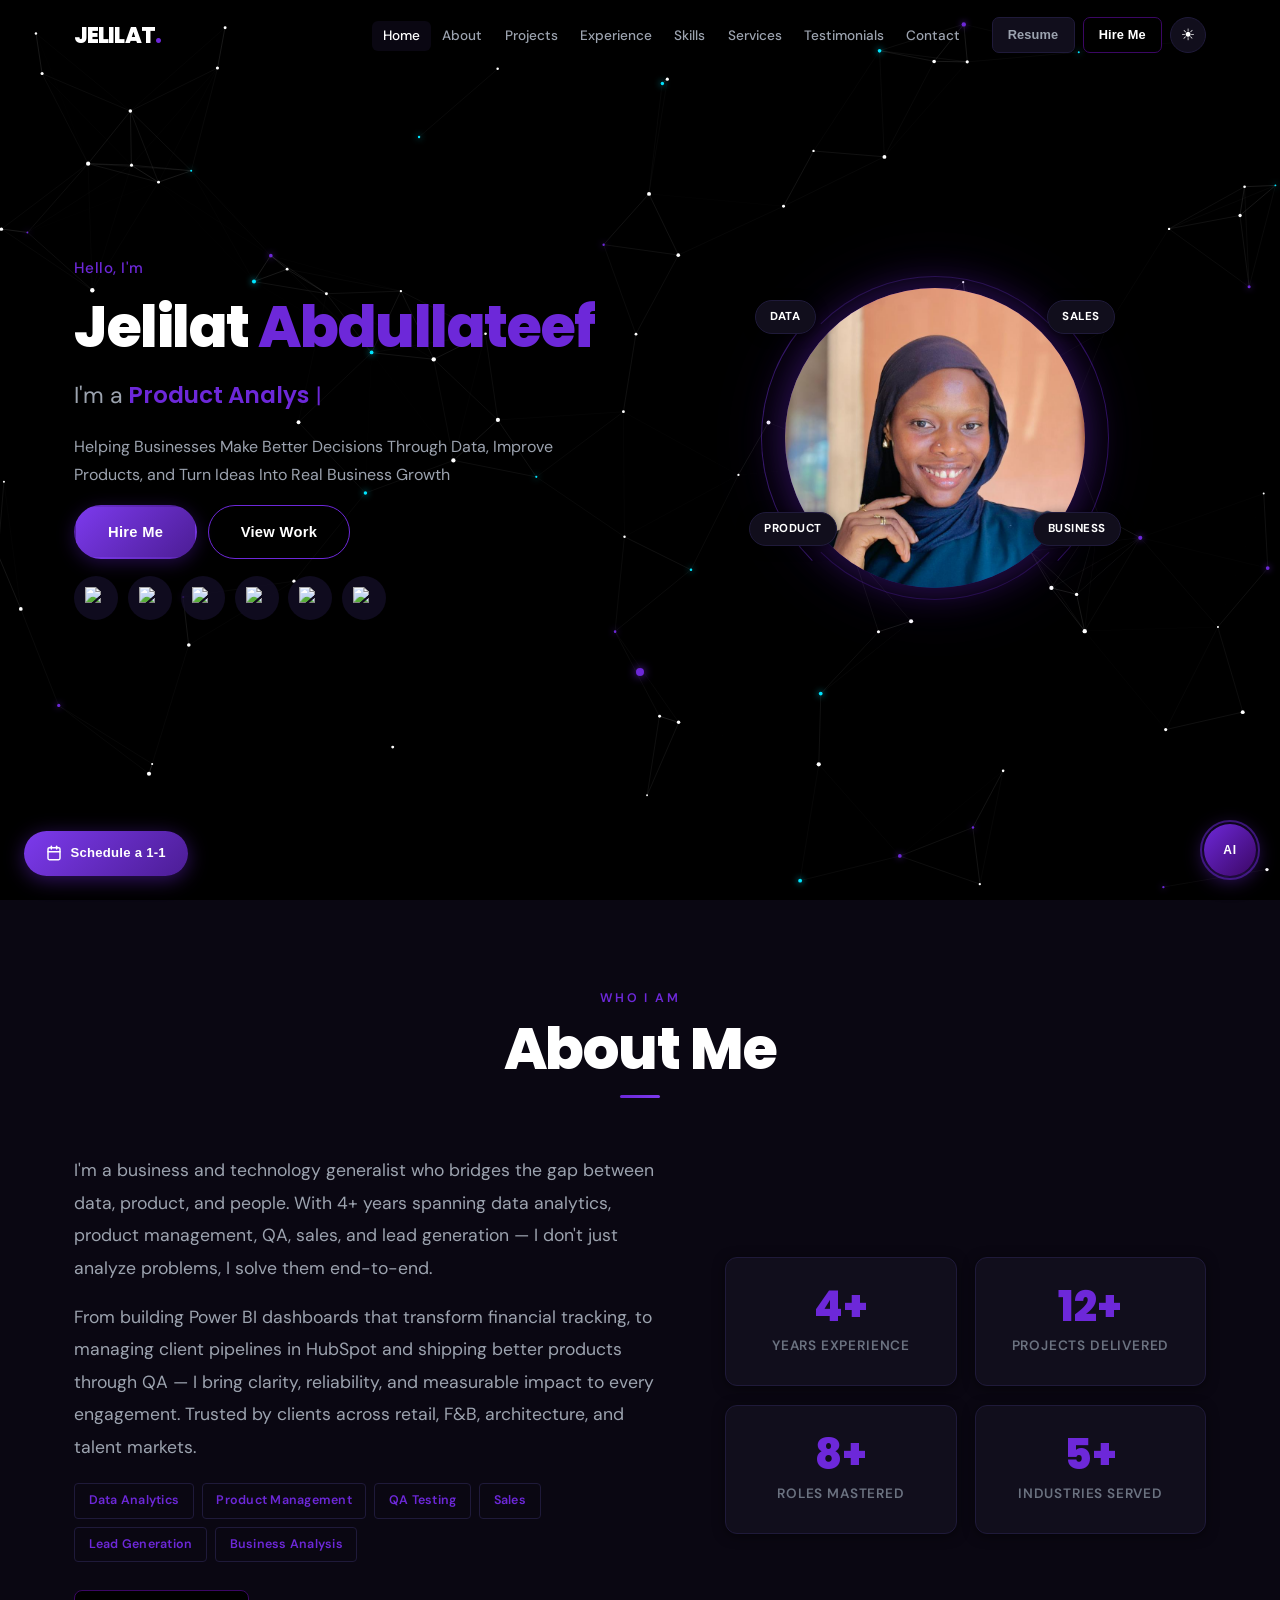
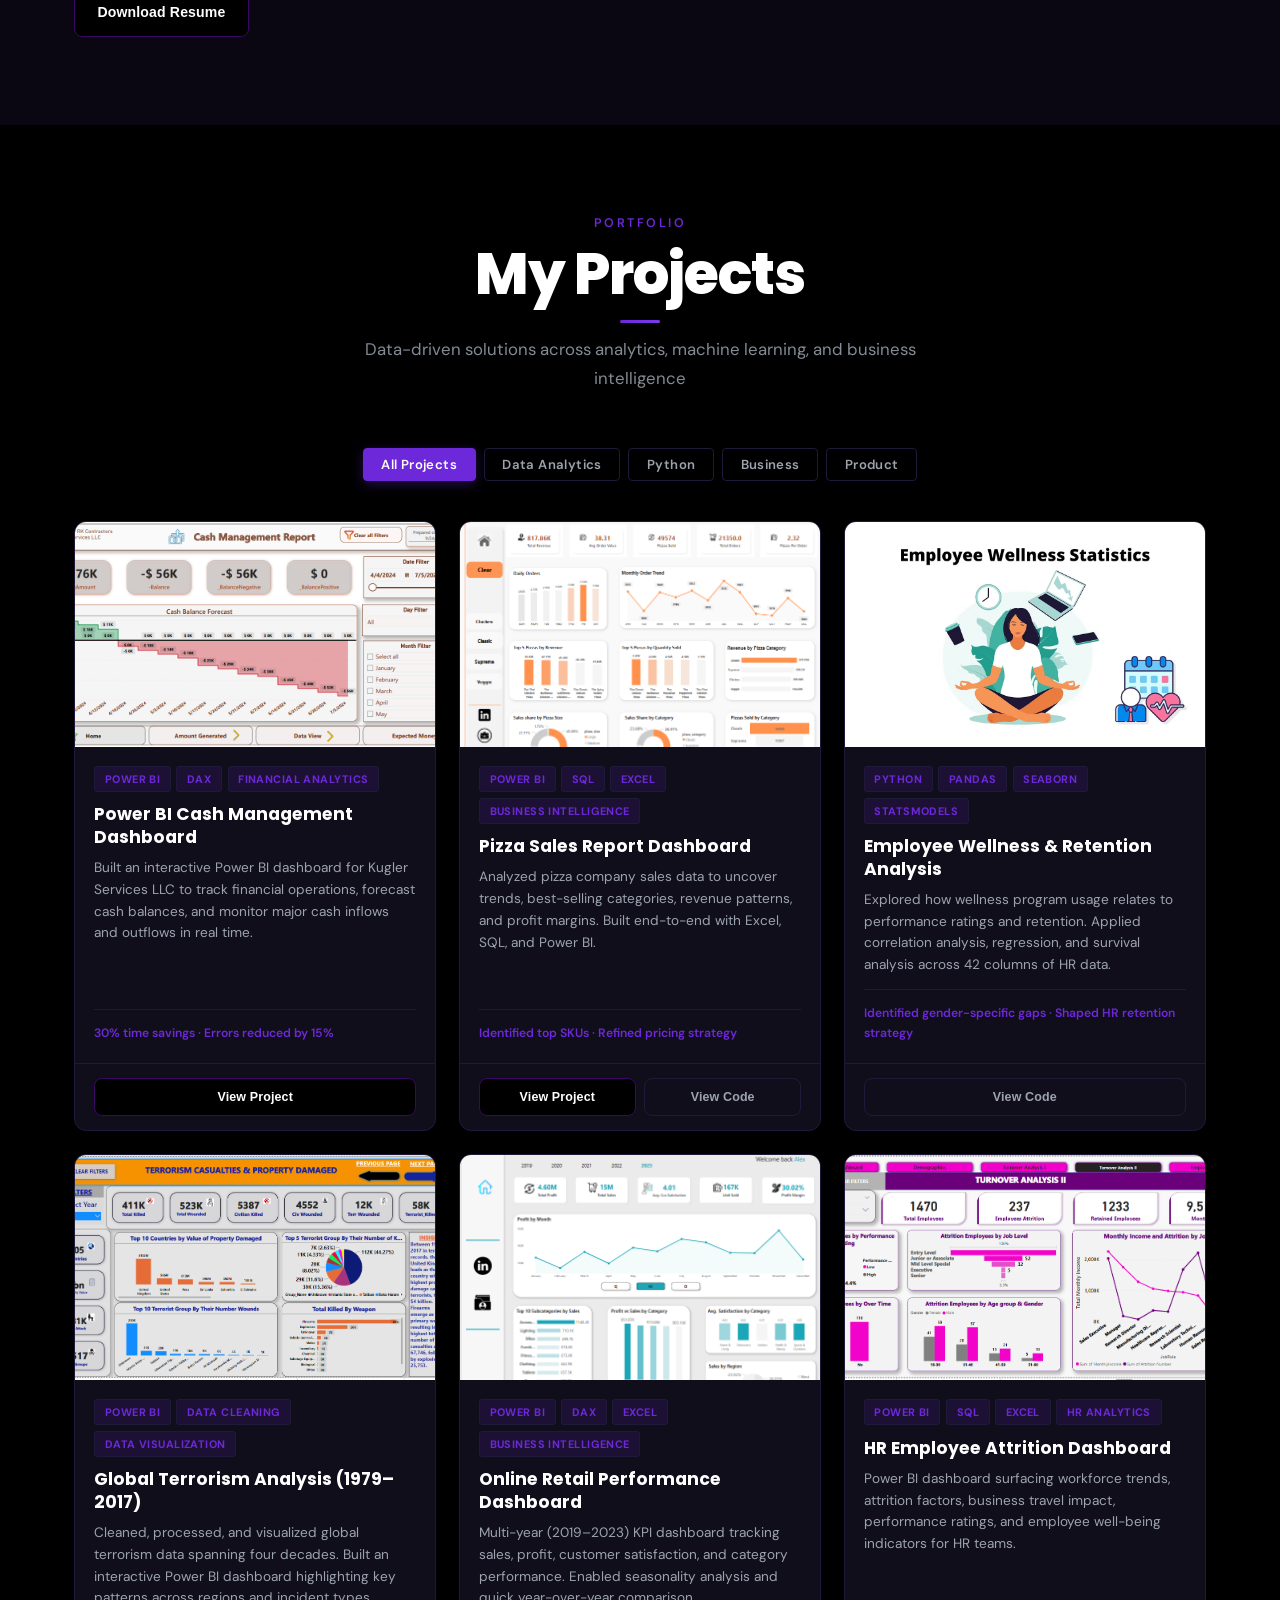
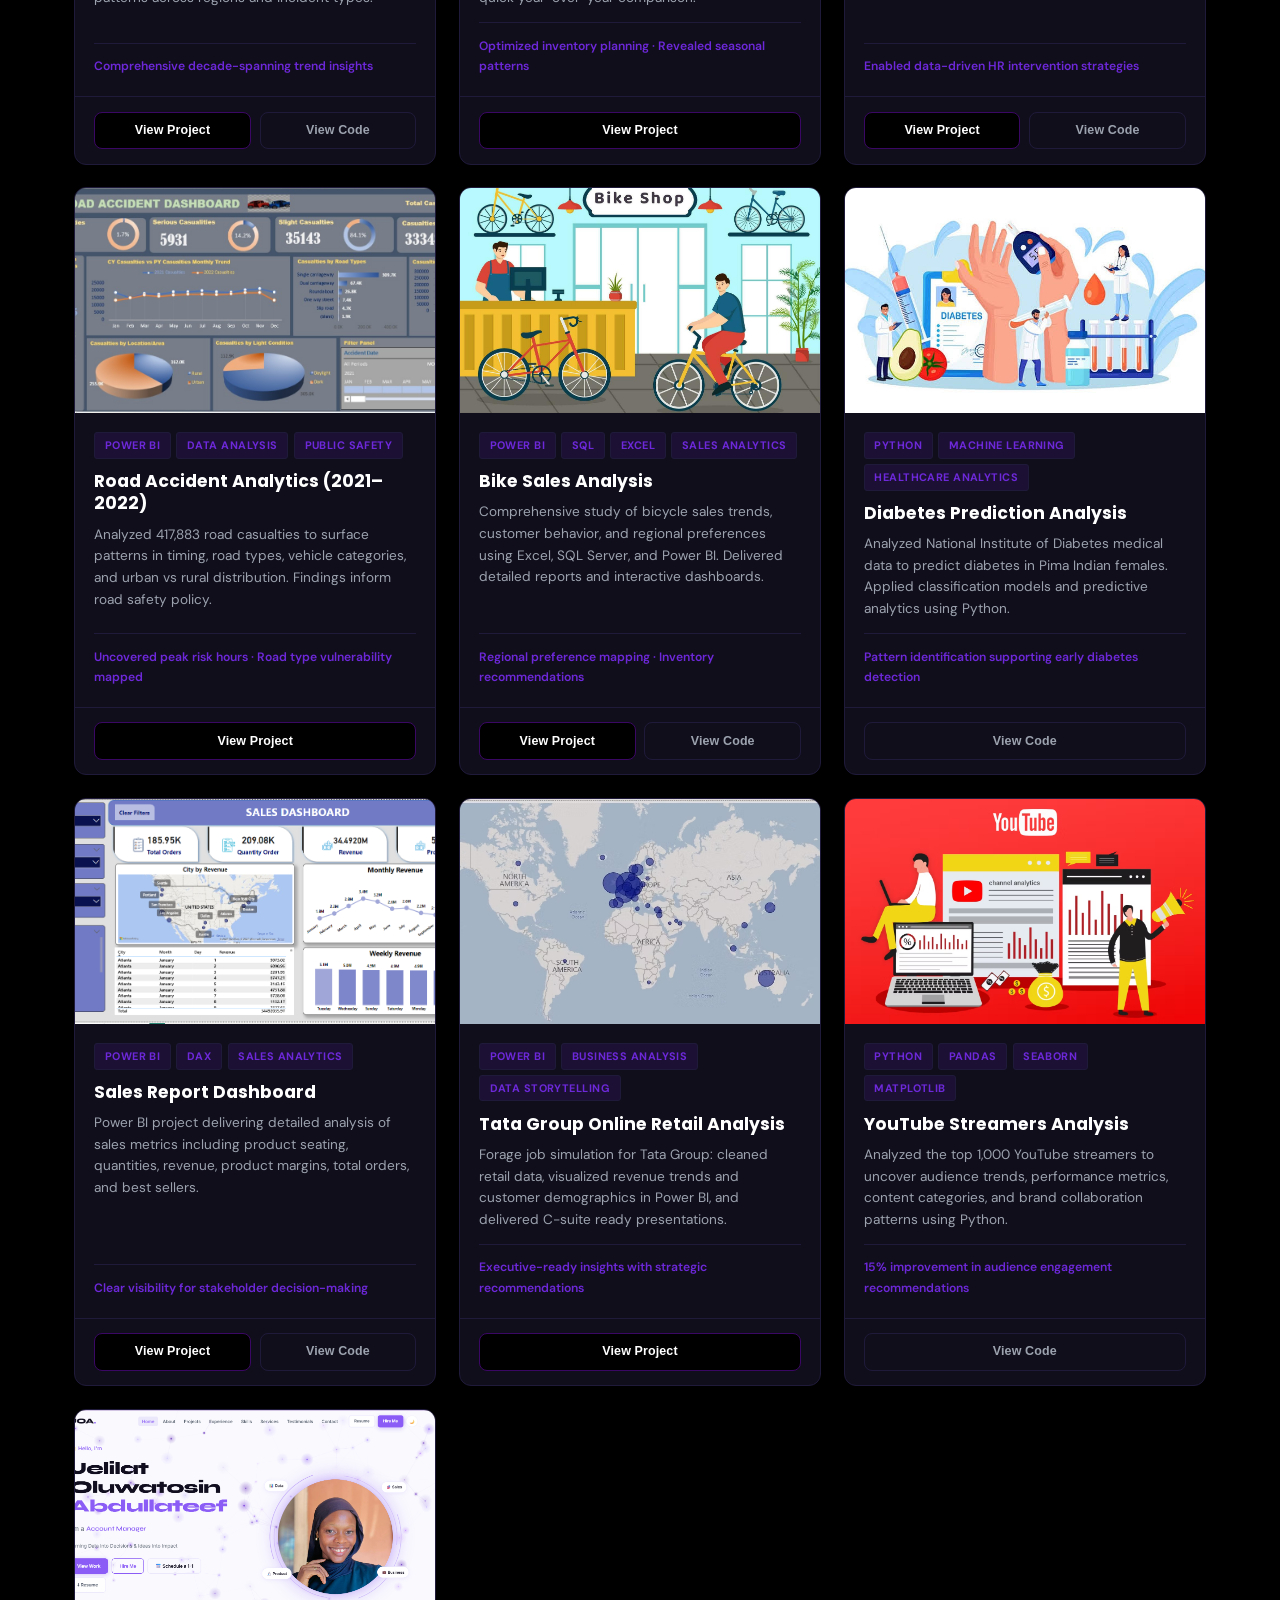
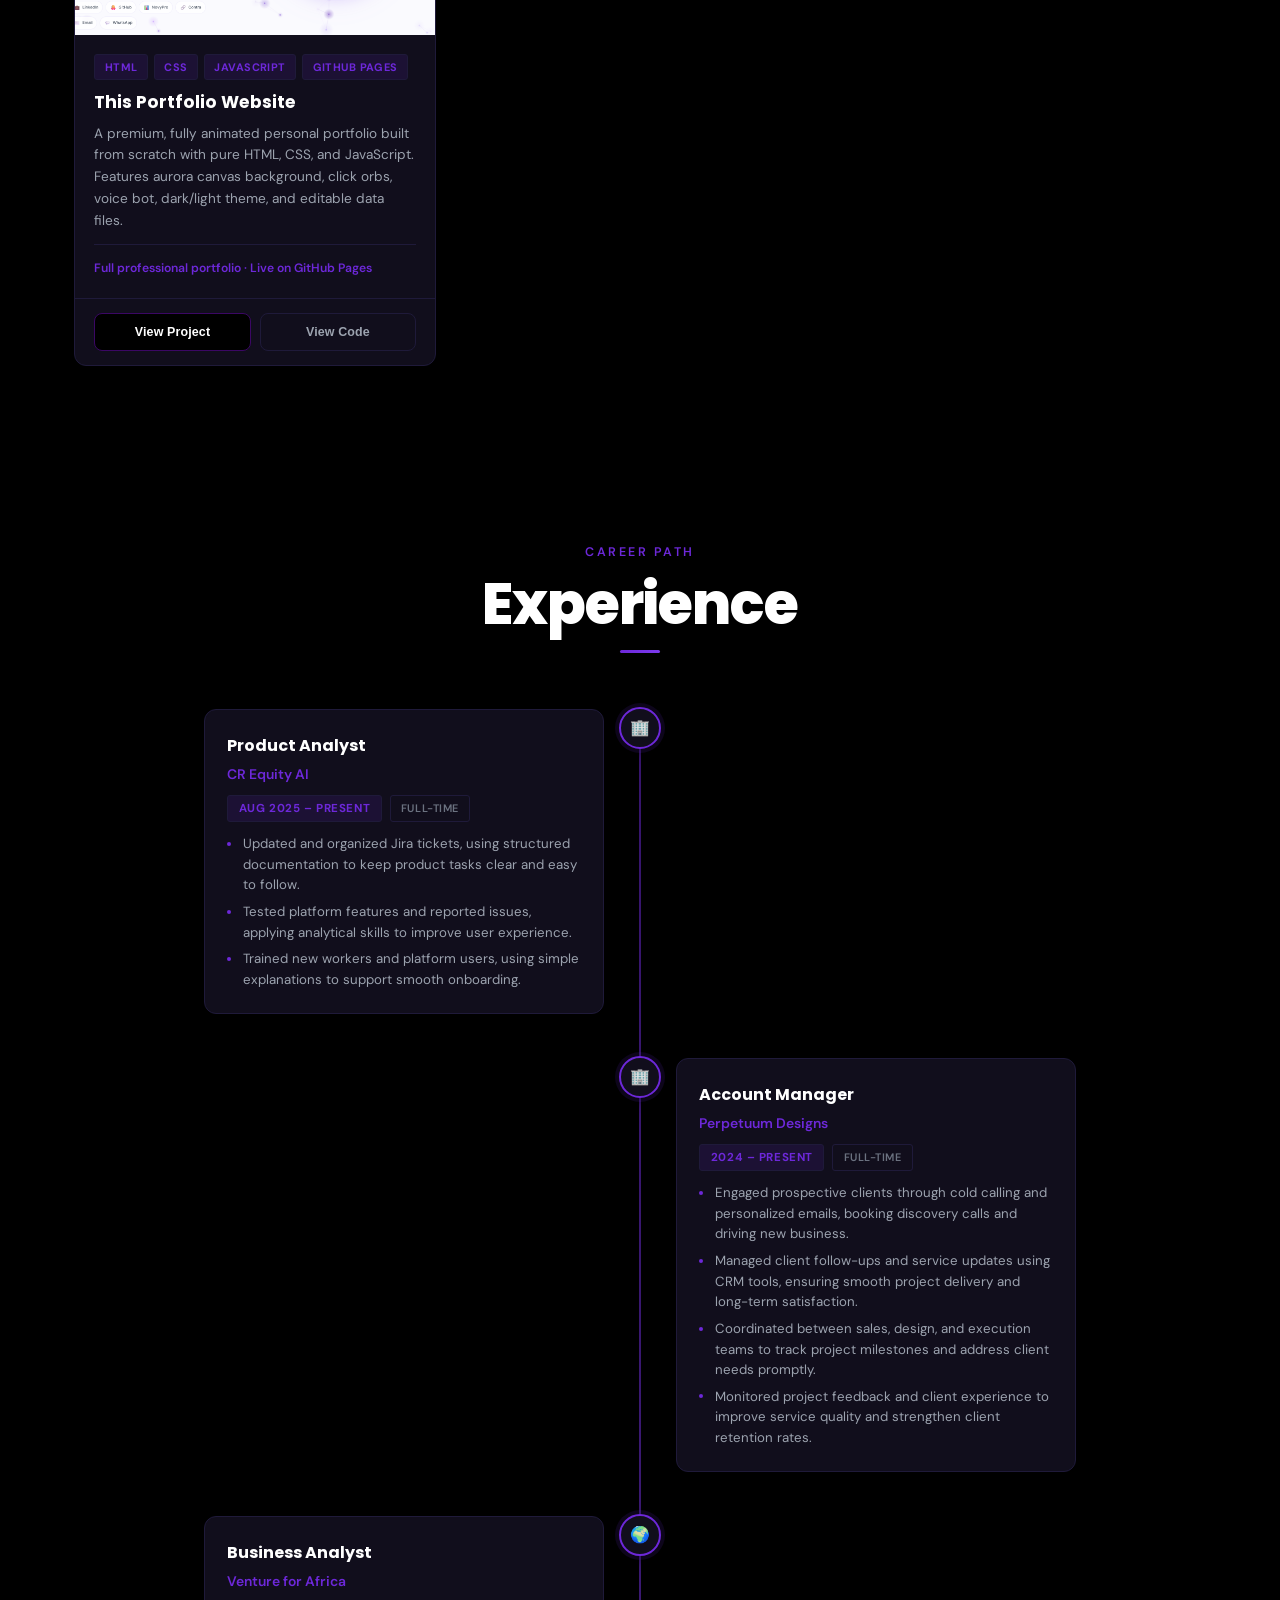
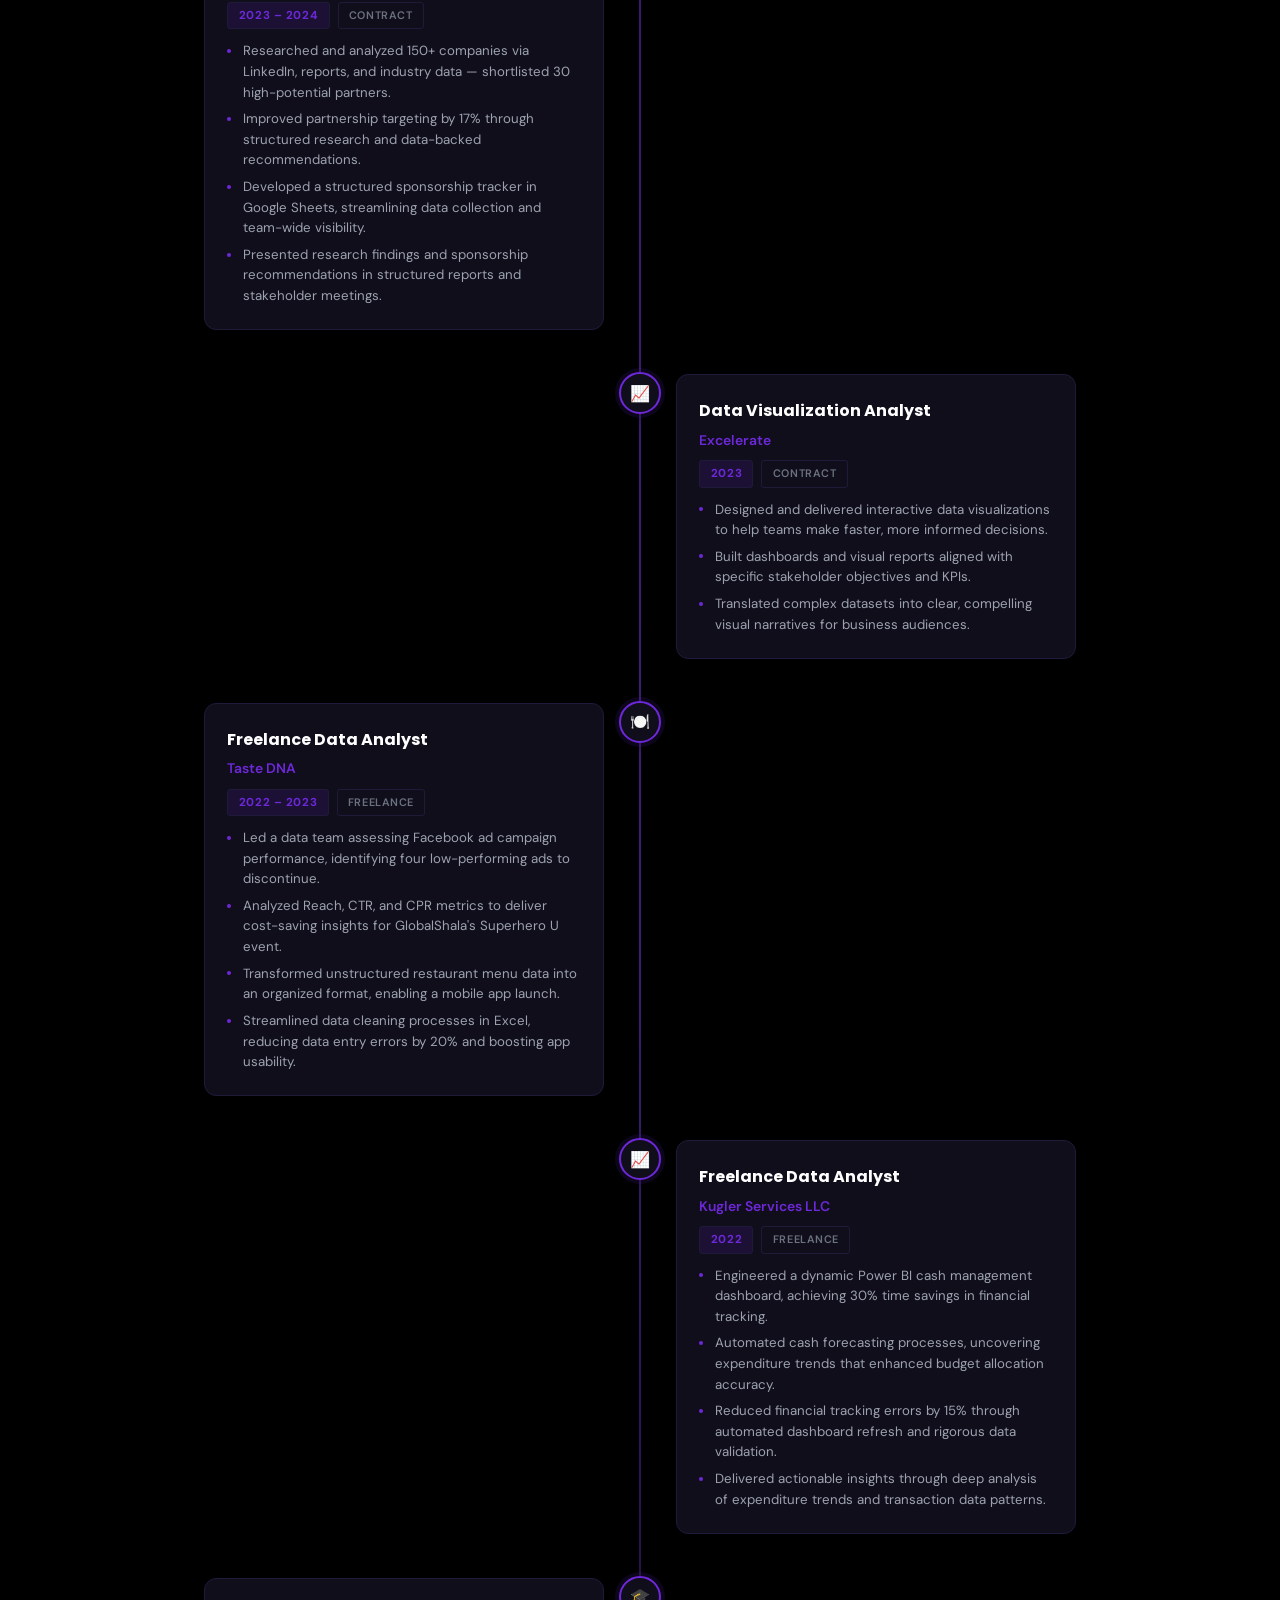
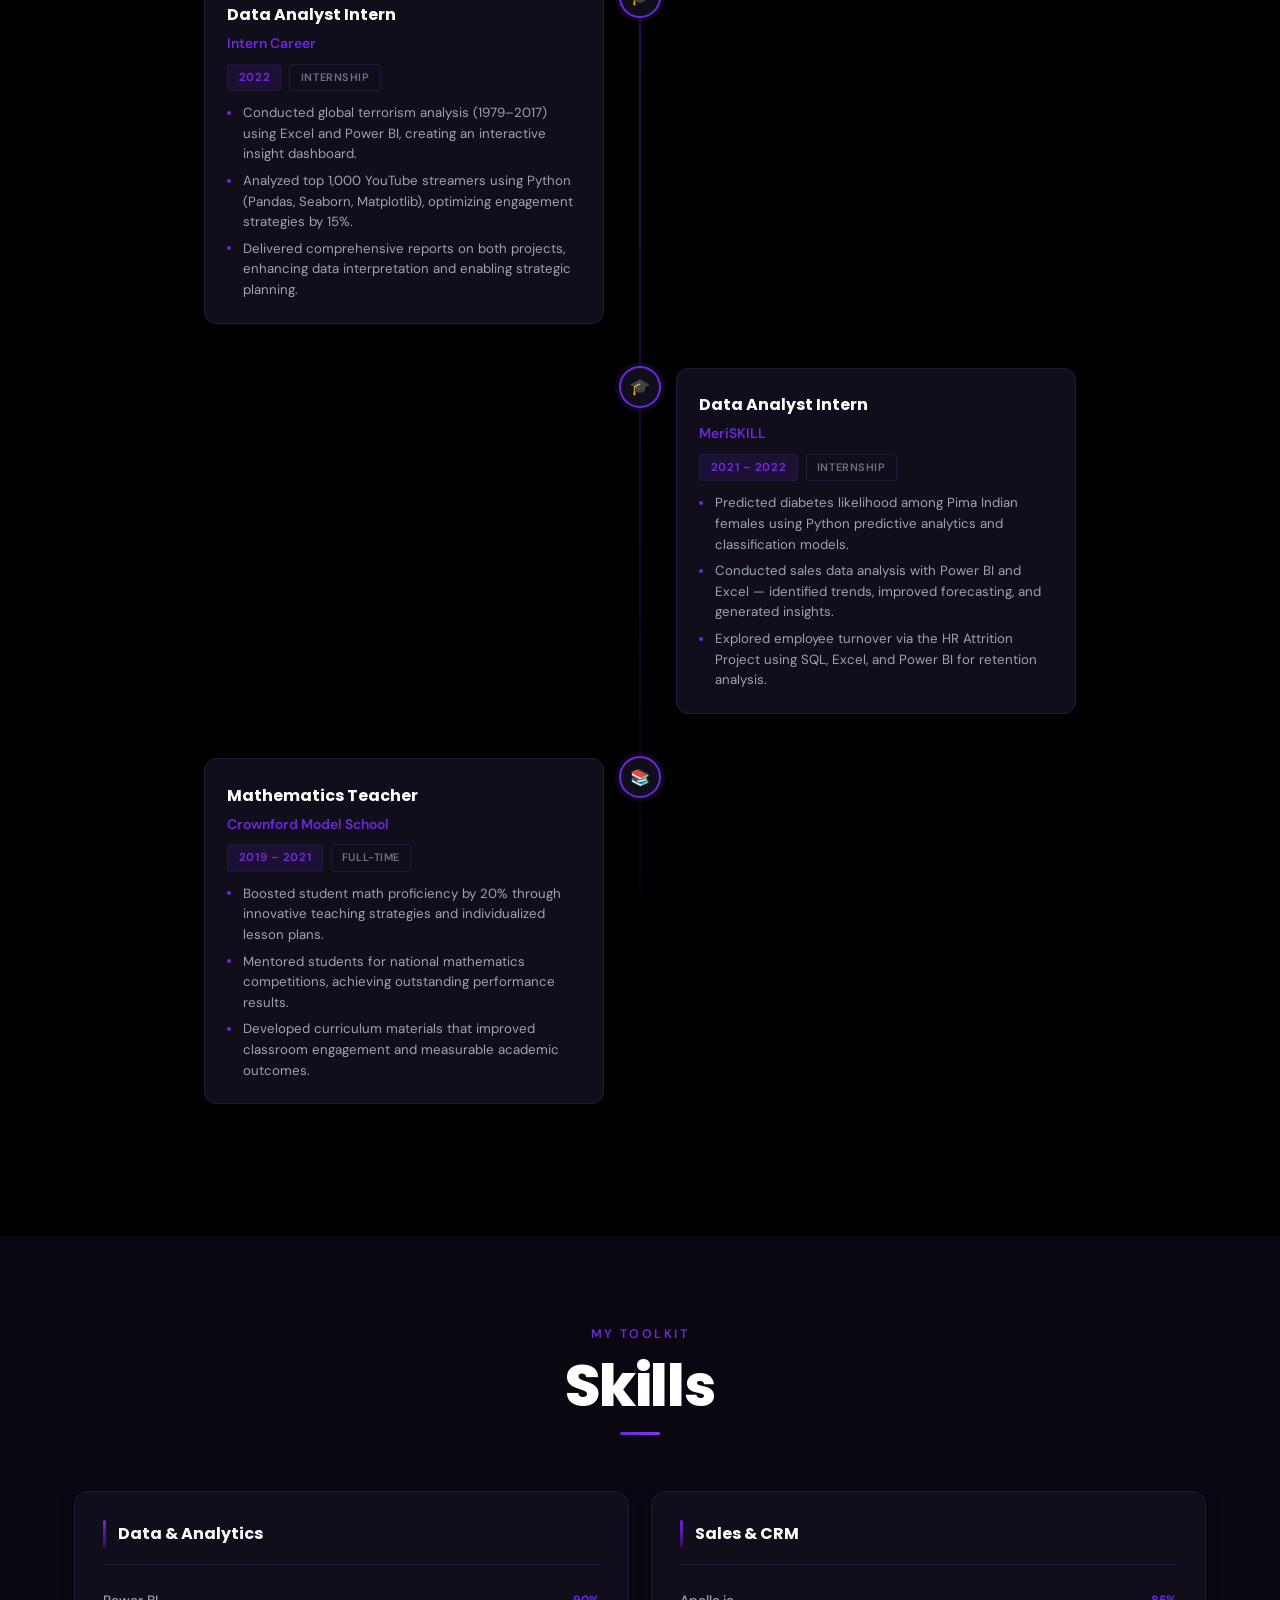
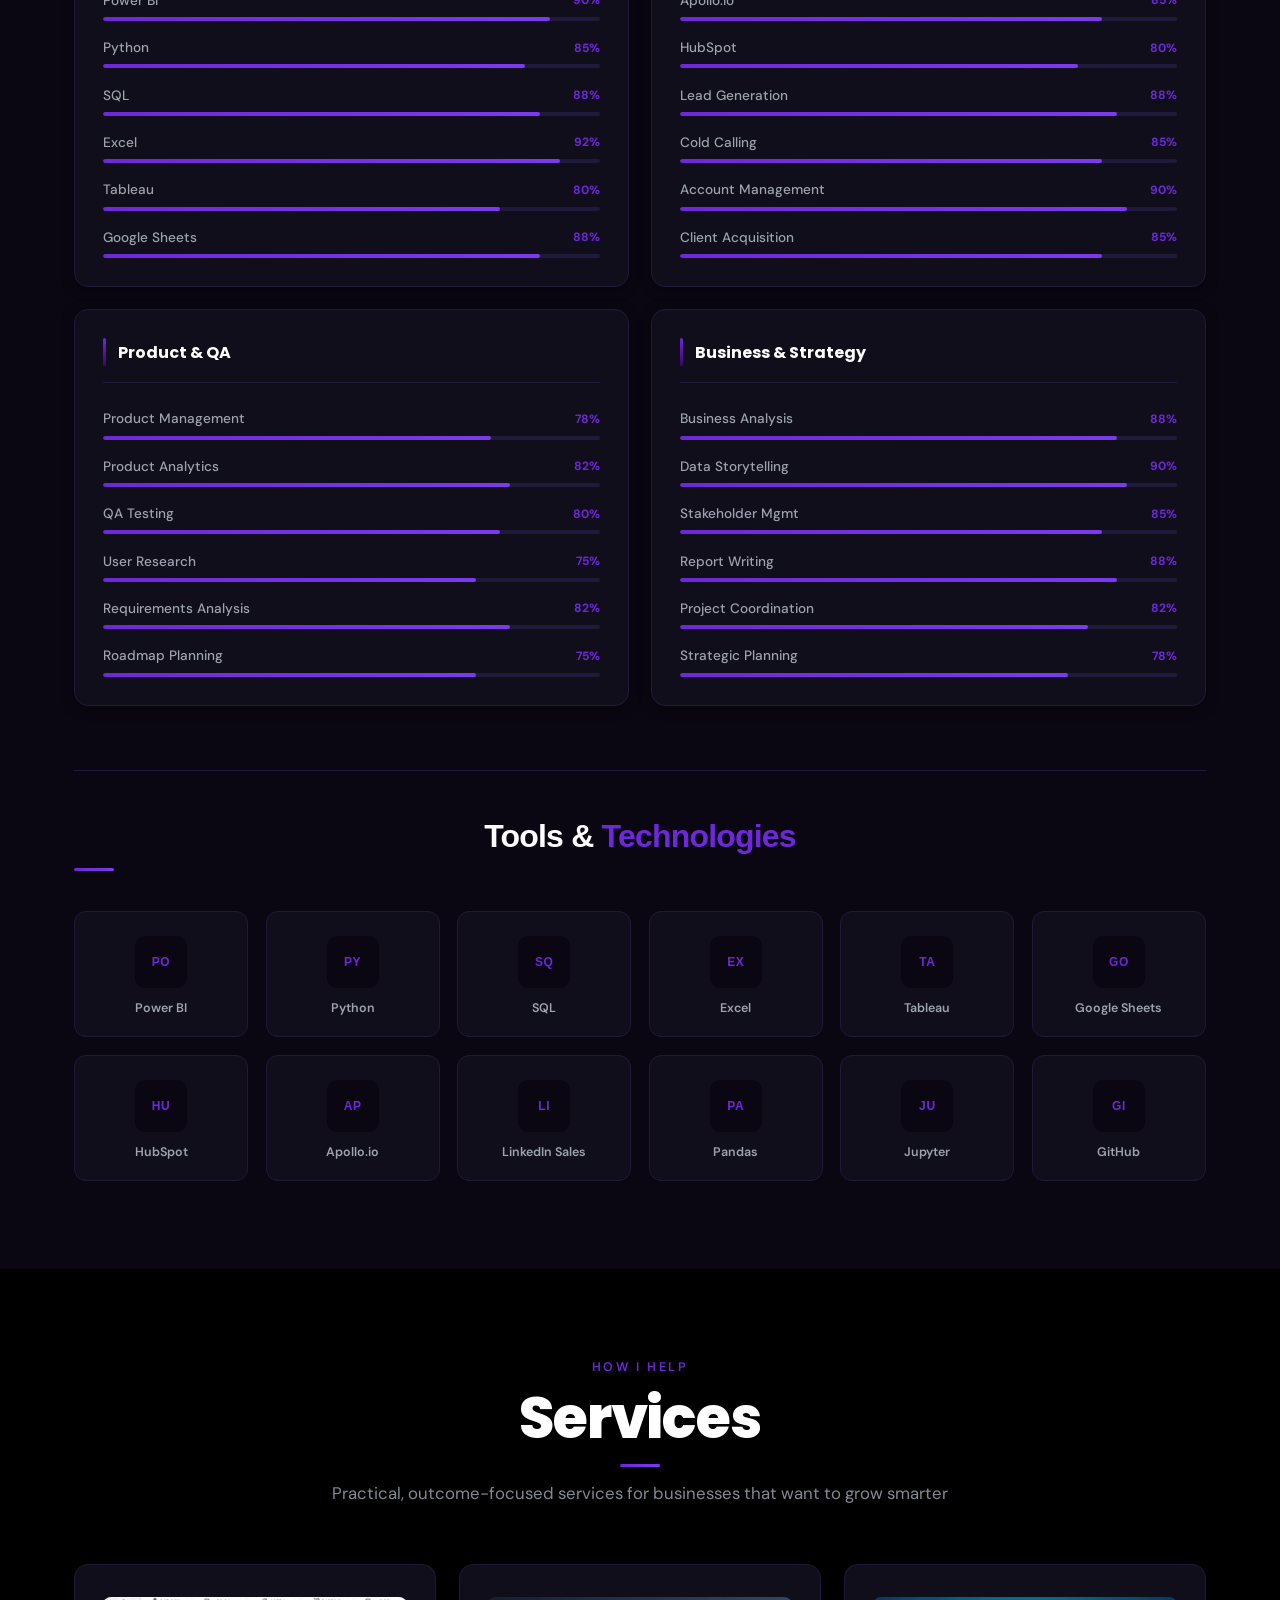
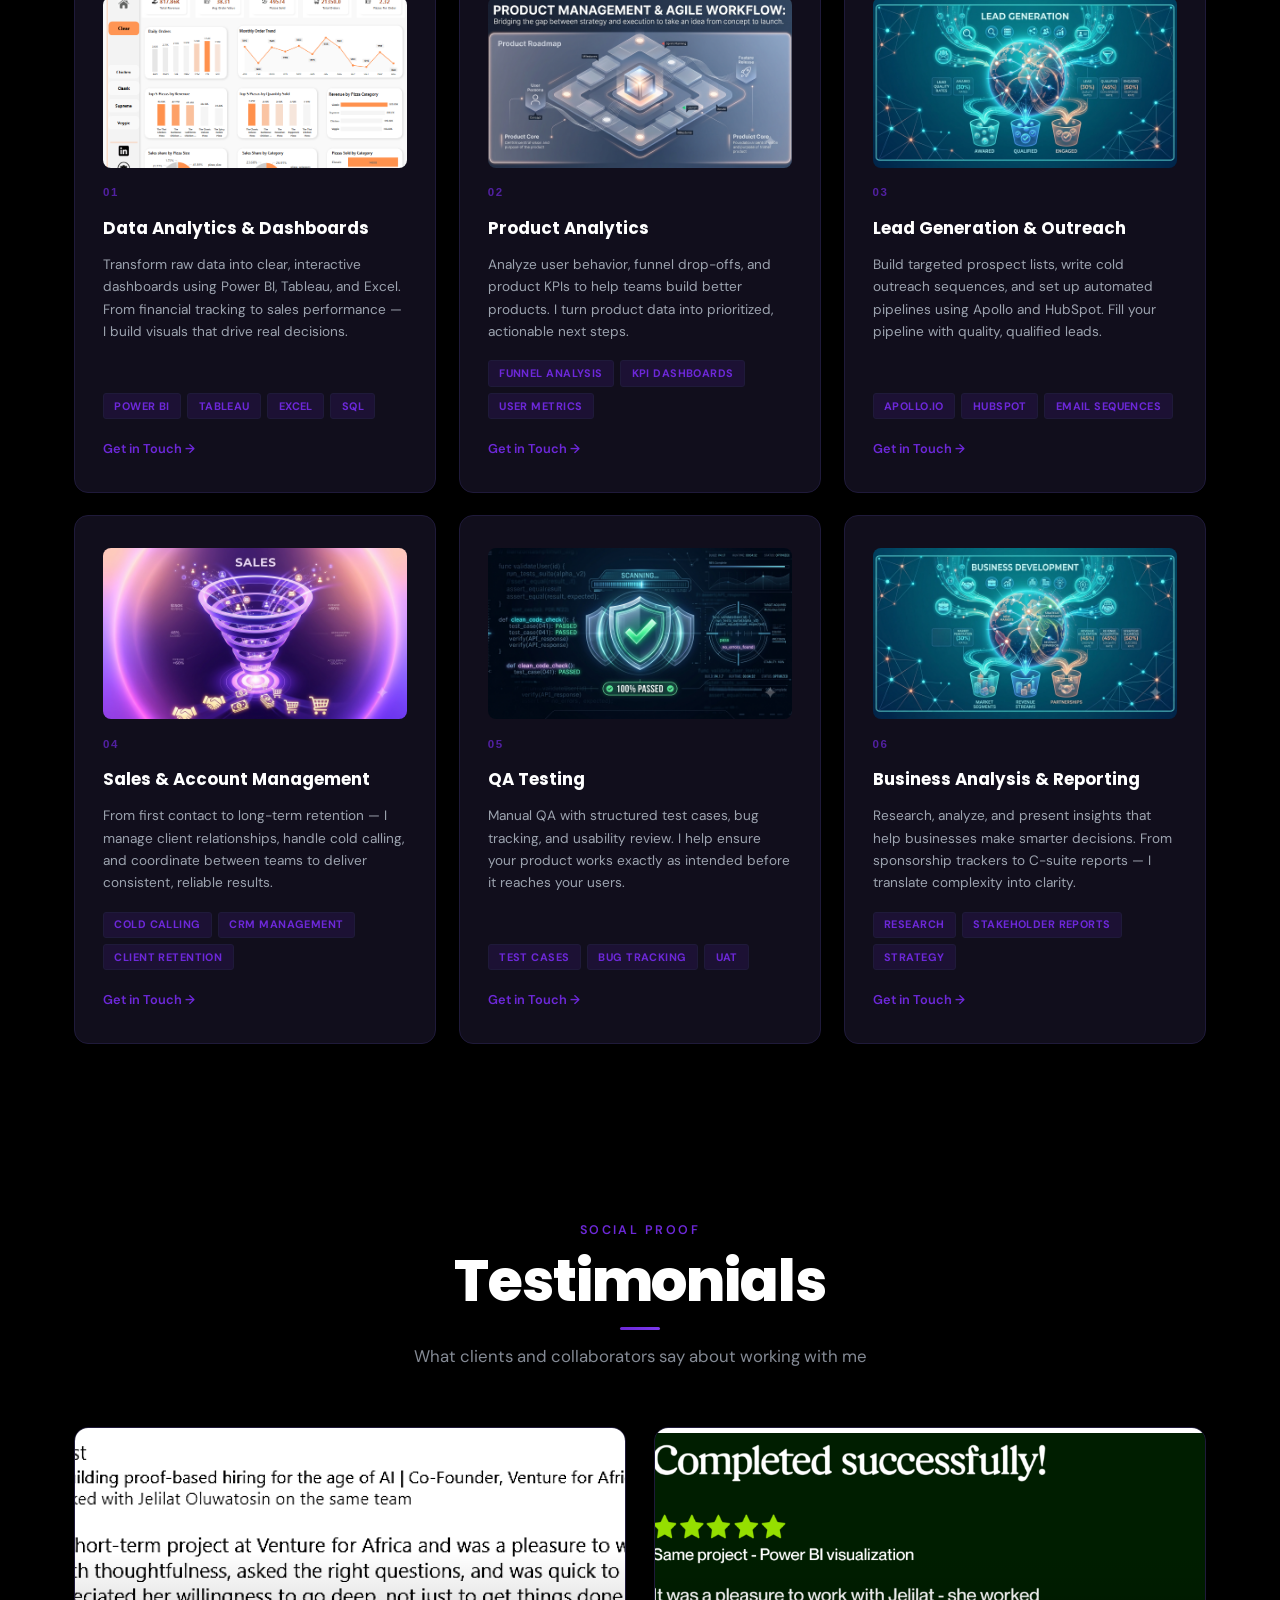
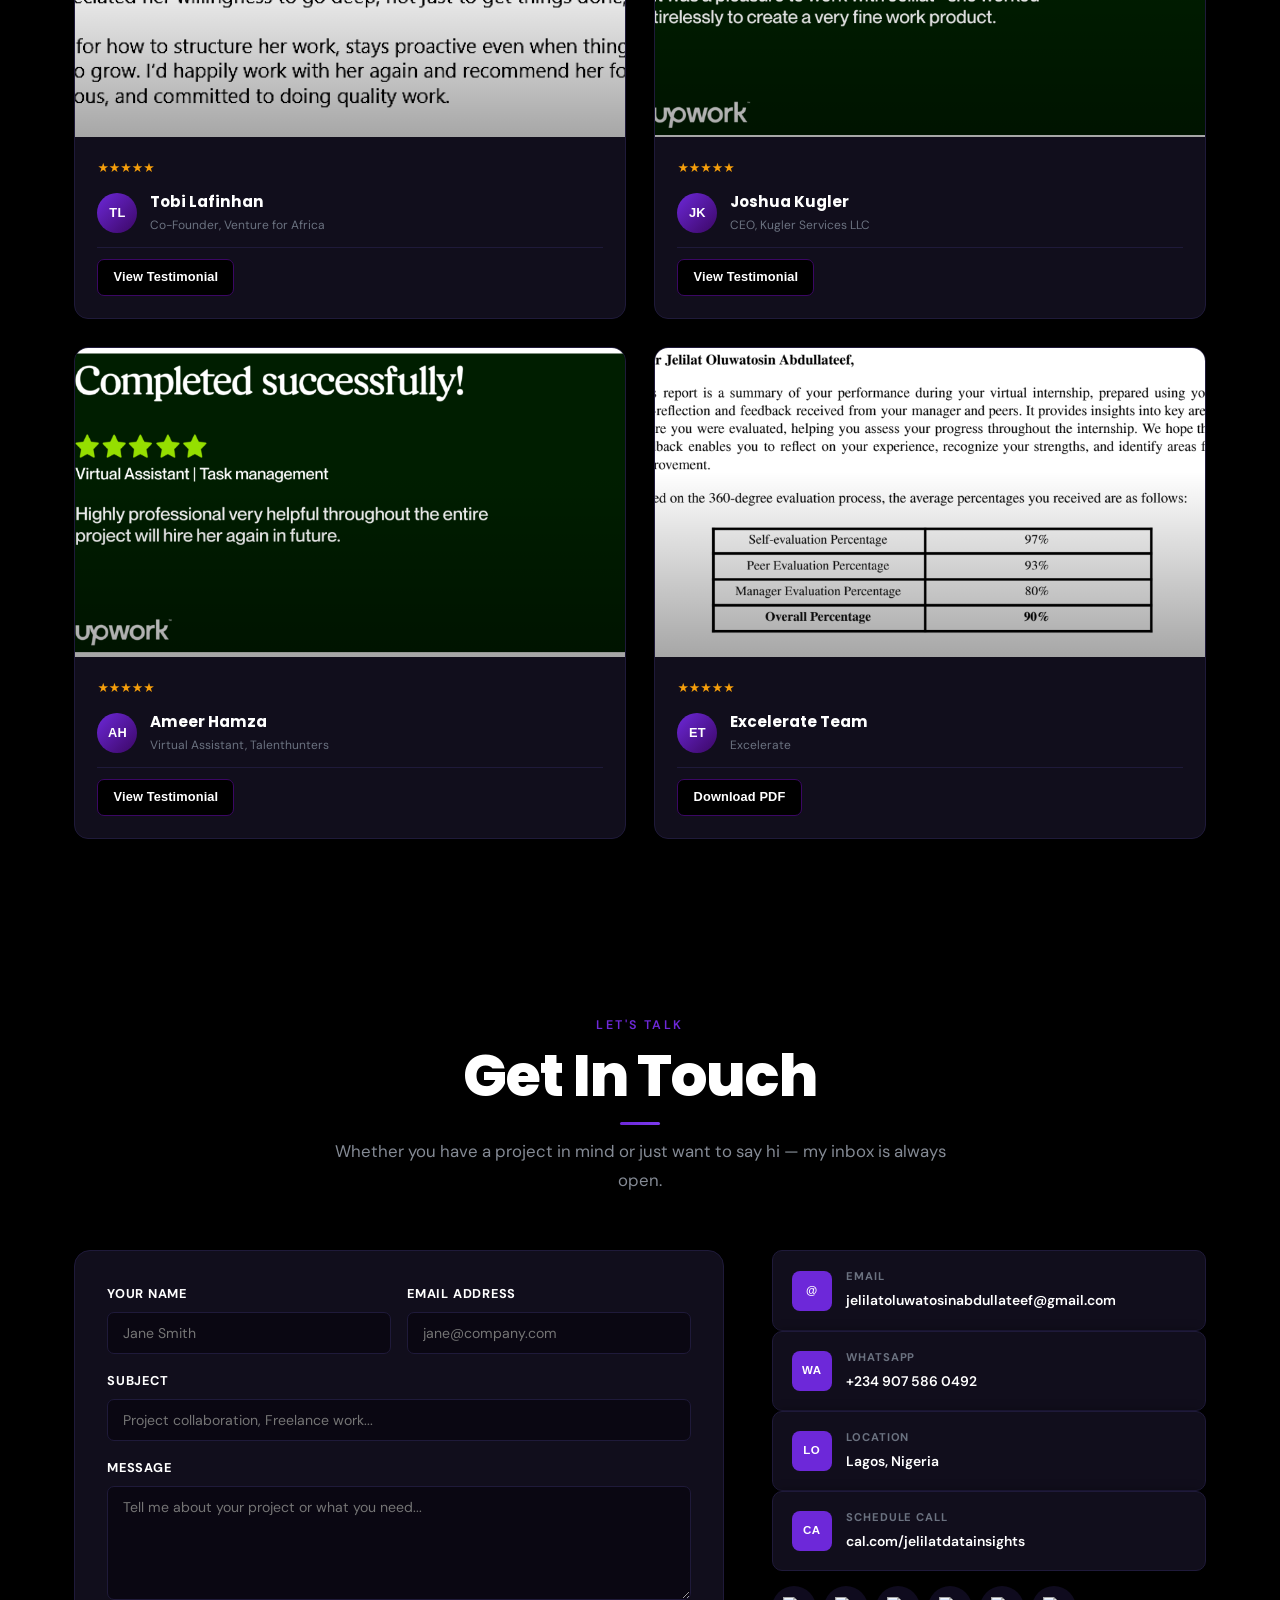
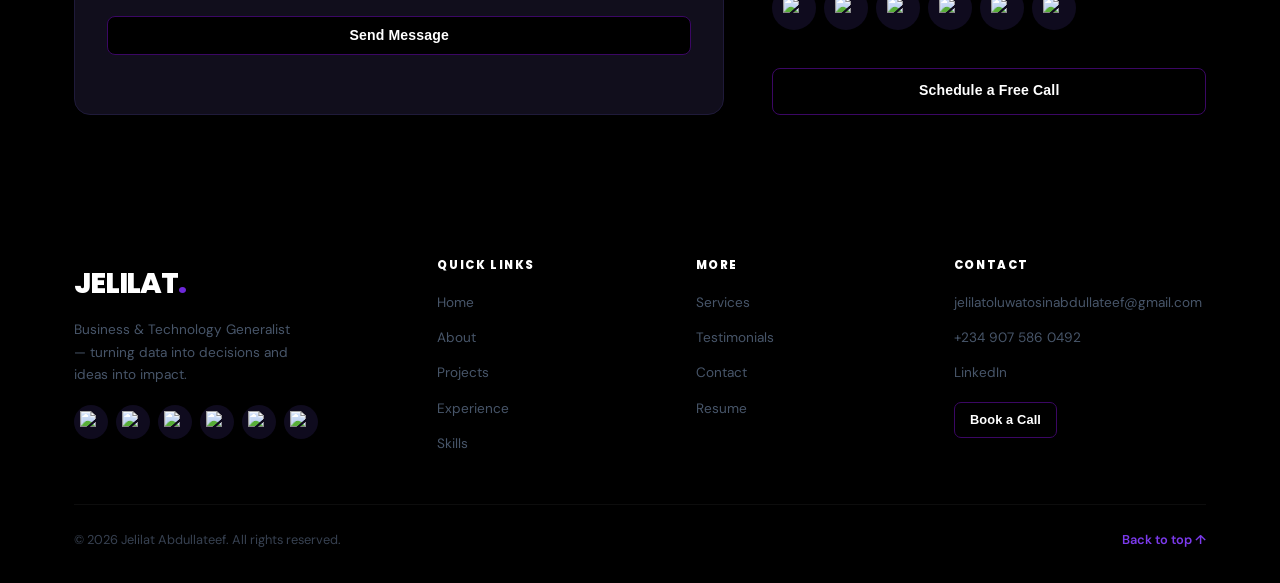
==== index.html @ d81c9208 "Describe what you changed" ====
<!DOCTYPE html>
<html lang="en" data-theme="dark">
<head>
  <meta charset="UTF-8" />
  <meta name="viewport" content="width=device-width, initial-scale=1.0" />
  <meta name="description" content="Portfolio of Jelilat Oluwatosin Abdullateef — Data Analyst, Product Manager, Sales Professional &amp; Business Generalist." />
  <meta name="author" content="Jelilat Oluwatosin Abdullateef" />
  <meta property="og:title" content="Jelilat Oluwatosin Abdullateef | JelilatDataInsights" />
  <meta property="og:description" content="Turning Data Into Decisions &amp; Ideas Into Impact" />
  <meta property="og:type" content="website" />
  <title>Jelilat Oluwatosin Abdullateef | Data Analyst &amp; Business Generalist</title>

  <!-- Google Fonts: Poppins (headings) + DM Sans (body) -->
  <link rel="preconnect" href="https://fonts.googleapis.com" />
  <link rel="preconnect" href="https://fonts.gstatic.com" crossorigin />
  <link href="https://fonts.googleapis.com/css2?family=Poppins:wght@300;400;500;600;700;800;900&family=DM+Sans:wght@300;400;500;600&display=swap" rel="stylesheet" />
  <link rel="stylesheet" href="assets/css/style.css" />
</head>
<body>

  <!-- Aurora Canvas -->
  <canvas id="particle-canvas" aria-hidden="true"></canvas>

  <!-- ═══ NAVIGATION ═══ -->
  <nav id="navbar" role="navigation" aria-label="Main navigation">
    <div class="nav-inner">
      <a href="#home" class="nav-brand" aria-label="Go to top">
        <span id="nav-initials">JOA</span><span class="brand-dot">.</span>
      </a>
      <ul class="nav-links" id="nav-links">
        <li><a href="#home"         class="nav-link" data-section="home">Home</a></li>
        <li><a href="#about"        class="nav-link" data-section="about">About</a></li>
        <li><a href="#projects"     class="nav-link" data-section="projects">Projects</a></li>
        <li><a href="#experience"   class="nav-link" data-section="experience">Experience</a></li>
        <li><a href="#skills"       class="nav-link" data-section="skills">Skills</a></li>
        <li><a href="#services"     class="nav-link" data-section="services">Services</a></li>
        <li><a href="#testimonials" class="nav-link" data-section="testimonials">Testimonials</a></li>
        <li><a href="#contact"      class="nav-link" data-section="contact">Contact</a></li>
      </ul>
      <div class="nav-actions">
        <a id="nav-resume-btn" href="#" class="btn btn-ghost btn-sm" download>Resume</a>
        <a href="#contact" class="btn btn-primary btn-sm">Hire Me</a>
        <button id="theme-toggle" class="theme-btn" aria-label="Toggle light/dark theme" title="Toggle theme">
          <span class="theme-icon-moon">&#9789;</span>
          <span class="theme-icon-sun">&#9728;</span>
        </button>
        <button id="hamburger" class="hamburger" aria-label="Open menu" aria-expanded="false" aria-controls="mobile-menu">
          <span></span><span></span><span></span>
        </button>
      </div>
    </div>
    <div class="mobile-menu" id="mobile-menu" aria-hidden="true">
      <ul>
        <li><a href="#home"         class="mobile-nav-link">Home</a></li>
        <li><a href="#about"        class="mobile-nav-link">About</a></li>
        <li><a href="#projects"     class="mobile-nav-link">Projects</a></li>
        <li><a href="#experience"   class="mobile-nav-link">Experience</a></li>
        <li><a href="#skills"       class="mobile-nav-link">Skills</a></li>
        <li><a href="#services"     class="mobile-nav-link">Services</a></li>
        <li><a href="#testimonials" class="mobile-nav-link">Testimonials</a></li>
        <li><a href="#contact"      class="mobile-nav-link">Contact</a></li>
      </ul>
      <div class="mobile-menu-btns">
        <a id="mobile-resume-btn" href="#" class="btn btn-ghost" download>Resume</a>
        <a href="#contact" class="btn btn-primary mobile-hire">Hire Me</a>
      </div>
    </div>
  </nav>

  <!-- ═══ HERO ═══ -->
  <section id="home" class="section hero-section">
    <div class="container hero-grid">

      <!-- Left: Content -->
      <div class="hero-content reveal-left">
        <p class="hero-eyebrow">Hello, I'm</p>
        <h1 class="hero-name" id="hero-name"></h1>
        <div class="hero-role-row">
          <span class="role-prefix">I'm a&nbsp;</span>
          <span class="role-wrap">
            <span id="typewriter-text" class="role-typed" aria-live="polite"></span>
            <span class="type-cursor" aria-hidden="true">|</span>
          </span>
        </div>
        <p class="hero-tagline" id="hero-tagline"></p>
        <div class="hero-btns">
          <a href="#contact"  class="btn btn-hero-hire">Hire Me</a>
          <a href="#projects" class="btn btn-hero-view">View Work</a>
        </div>
        <div class="hero-social" id="hero-social" aria-label="Social links"></div>
      </div>

      <!-- Right: Profile photo -->
      <div class="hero-visual reveal-right">
        <div class="profile-rig">
          <div class="rig-ring rig-ring-outer"></div>
          <div class="rig-ring rig-ring-inner"></div>
          <div class="rig-photo">
            <img id="hero-photo" src="https://placehold.co/440x440/6D28D9/FFFFFF?text=JOA" alt="Jelilat Oluwatosin Abdullateef profile photo" width="440" height="440" />
          </div>
          <div class="skill-badge badge-tl">Data</div>
          <div class="skill-badge badge-tr">Sales</div>
          <div class="skill-badge badge-bl">Product</div>
          <div class="skill-badge badge-br">Business</div>
        </div>
      </div>

    </div>

    <a href="#about" class="scroll-cue" aria-label="Scroll to About section">
      <div class="scroll-dot"></div>
    </a>
  </section>

  <!-- ═══ ABOUT ═══ -->
  <section id="about" class="section about-section">
    <div class="container">
      <div class="section-header reveal">
        <span class="eyebrow">Who I Am</span>
        <h2 class="section-title">About Me</h2>
        <div class="title-bar"></div>
      </div>
      <div class="about-grid">
        <div class="about-copy reveal-left">
          <p id="about-p1" class="about-para"></p>
          <p id="about-p2" class="about-para"></p>
          <div class="about-chips">
            <span class="chip">Data Analytics</span>
            <span class="chip">Product Management</span>
            <span class="chip">QA Testing</span>
            <span class="chip">Sales</span>
            <span class="chip">Lead Generation</span>
            <span class="chip">Business Analysis</span>
          </div>
          <a id="about-resume" href="#" class="btn btn-primary" download>Download Resume</a>
        </div>
        <div class="about-stats reveal-right">
          <div class="stats-grid" id="stats-grid"></div>
        </div>
      </div>
    </div>
  </section>

  <!-- ═══ PROJECTS ═══ -->
  <section id="projects" class="section projects-section">
    <div class="container">
      <div class="section-header reveal">
        <span class="eyebrow">Portfolio</span>
        <h2 class="section-title">My Projects</h2>
        <div class="title-bar"></div>
        <p class="section-sub">Data-driven solutions across analytics, machine learning, and business intelligence</p>
      </div>
      <div class="filter-row reveal" id="project-filters" role="tablist" aria-label="Filter projects by category"></div>
      <div class="projects-grid" id="projects-grid" aria-live="polite"></div>
    </div>
  </section>

  <!-- ═══ EXPERIENCE ═══ -->
  <section id="experience" class="section experience-section">
    <div class="container">
      <div class="section-header reveal">
        <span class="eyebrow">Career Path</span>
        <h2 class="section-title">Experience</h2>
        <div class="title-bar"></div>
      </div>
      <div class="timeline" id="timeline" aria-label="Work experience timeline"></div>
    </div>
  </section>

  <!-- ═══ SKILLS ═══ -->
  <section id="skills" class="section skills-section">
    <div class="container">
      <div class="section-header reveal">
        <span class="eyebrow">My Toolkit</span>
        <h2 class="section-title">Skills</h2>
        <div class="title-bar"></div>
      </div>
      <div class="skills-grid" id="skills-grid"></div>

      <!-- Tools & Technologies subsection (rendered by main.js from data.js → tools[]) -->
      <div class="tools-subsection reveal">
        <div class="tools-sub-header">
          <h3 class="tools-sub-title">Tools &amp; <span class="name-accent">Technologies</span></h3>
          <div class="title-bar" style="margin:0.85rem 0 0;"></div>
        </div>
        <div class="tools-grid" id="tools-grid"></div>
      </div>

    </div>
  </section>

  <!-- ═══ SERVICES ═══ -->
  <section id="services" class="section services-section">
    <div class="container">
      <div class="section-header reveal">
        <span class="eyebrow">How I Help</span>
        <h2 class="section-title">Services</h2>
        <div class="title-bar"></div>
        <p class="section-sub">Practical, outcome-focused services for businesses that want to grow smarter</p>
      </div>
      <div class="services-grid" id="services-grid"></div>
    </div>
  </section>

  <!-- ═══ TESTIMONIALS ═══ -->
  <section id="testimonials" class="section testimonials-section">
    <div class="container">
      <div class="section-header reveal">
        <span class="eyebrow">Social Proof</span>
        <h2 class="section-title">Testimonials</h2>
        <div class="title-bar"></div>
        <p class="section-sub">What clients and collaborators say about working with me</p>
      </div>
      <div class="testimonials-grid" id="testimonials-grid"></div>
    </div>
  </section>

  <!-- ═══ CONTACT ═══ -->
  <section id="contact" class="section contact-section">
    <div class="container">
      <div class="section-header reveal">
        <span class="eyebrow">Let's Talk</span>
        <h2 class="section-title">Get In Touch</h2>
        <div class="title-bar"></div>
        <p class="section-sub">Whether you have a project in mind or just want to say hi — my inbox is always open.</p>
      </div>
      <div class="contact-grid">
        <div class="contact-form-wrap reveal-left">
          <form id="contact-form" novalidate>
            <div class="form-row">
              <div class="form-group">
                <label for="cf-name">Your Name</label>
                <input type="text" id="cf-name" name="name" placeholder="Jane Smith" required autocomplete="name" />
              </div>
              <div class="form-group">
                <label for="cf-email">Email Address</label>
                <input type="email" id="cf-email" name="email" placeholder="jane@company.com" required autocomplete="email" />
              </div>
            </div>
            <div class="form-group">
              <label for="cf-subject">Subject</label>
              <input type="text" id="cf-subject" name="subject" placeholder="Project collaboration, Freelance work..." required />
            </div>
            <div class="form-group">
              <label for="cf-message">Message</label>
              <textarea id="cf-message" name="message" rows="5" placeholder="Tell me about your project or what you need..." required></textarea>
            </div>
            <button type="submit" class="btn btn-primary btn-full" id="form-submit">
              <span class="btn-text">Send Message</span>
              <span class="btn-loading" hidden>Sending...</span>
            </button>
            <p id="form-status" class="form-status" aria-live="polite"></p>
          </form>
        </div>
        <div class="contact-info reveal-right">
          <div id="contact-info-cards"></div>
          <div class="contact-social" id="contact-social" aria-label="Social profile links"></div>
          <a id="contact-schedule" href="#" class="btn btn-primary" target="_blank" rel="noopener noreferrer" style="margin-top:1.5rem;display:inline-flex;">Schedule a Free Call</a>
        </div>
      </div>
    </div>
  </section>

  <!-- ═══ FOOTER ═══ -->
  <footer id="footer">
    <div class="footer-body">
      <div class="footer-grid">
        <div class="footer-col footer-brand-col">
          <div class="footer-logo"><span id="footer-initials">JOA</span><span class="brand-dot">.</span></div>
          <p class="footer-tagline">Business &amp; Technology Generalist — turning data into decisions and ideas into impact.</p>
          <div class="footer-social" id="footer-social" aria-label="Footer social links"></div>
        </div>
        <div class="footer-col">
          <h4 class="footer-col-title">Quick Links</h4>
          <ul class="footer-links">
            <li><a href="#home">Home</a></li>
            <li><a href="#about">About</a></li>
            <li><a href="#projects">Projects</a></li>
            <li><a href="#experience">Experience</a></li>
            <li><a href="#skills">Skills</a></li>
          </ul>
        </div>
        <div class="footer-col">
          <h4 class="footer-col-title">More</h4>
          <ul class="footer-links">
            <li><a href="#services">Services</a></li>
            <li><a href="#testimonials">Testimonials</a></li>
            <li><a href="#contact">Contact</a></li>
            <li><a id="footer-resume" href="#" download>Resume</a></li>
          </ul>
        </div>
        <div class="footer-col">
          <h4 class="footer-col-title">Contact</h4>
          <ul class="footer-links" id="footer-contact-links"></ul>
          <a id="footer-schedule" href="#" class="btn btn-primary btn-sm" target="_blank" rel="noopener noreferrer" style="margin-top:1rem;">Book a Call</a>
        </div>
      </div>
      <div class="footer-bottom">
        <p id="footer-copy"></p>
        <a href="#home" class="back-to-top" aria-label="Back to top">Back to top &uarr;</a>
      </div>
    </div>
  </footer>

  <!-- ═══ FLOATING VOICE BOT (fixed, bottom-right) ═══ -->
  <div class="vb-float" id="voicebot">
    <div class="vb-panel" id="vb-panel" hidden>
      <div class="vb-panel-header">
        <div class="vb-avatar-text">AI</div>
        <div class="vb-header-info">
          <strong>Jeli</strong>
          <span>Jelilat's AI Assistant</span>
        </div>
        <button class="vb-close-btn" id="vb-close" aria-label="Close assistant">&times;</button>
      </div>
      <div class="vb-chat" id="vb-chat" role="log" aria-label="Chat messages" aria-live="polite"></div>
      <div class="vb-suggestions" id="vb-suggestions">
        <button class="vb-chip" data-q="What are her skills?">Skills</button>
        <button class="vb-chip" data-q="Tell me about her projects">Projects</button>
        <button class="vb-chip" data-q="How can I hire her?">Hire</button>
        <button class="vb-chip" data-q="What services does she offer?">Services</button>
        <button class="vb-chip" data-q="What is her experience?">Experience</button>
      </div>
      <div class="vb-input-row">
        <input type="text" id="vb-input" placeholder="Ask me anything about Jelilat..." aria-label="Type your question" />
        <button id="vb-mic" class="vb-mic-btn" aria-label="Hold to speak" title="Hold to speak">mic</button>
        <button id="vb-send" class="vb-send-btn" aria-label="Send">&rarr;</button>
      </div>
    </div>
    <button class="vb-fab" id="vb-toggle" aria-expanded="false" aria-label="Open AI assistant">
      <span class="vb-fab-label">AI</span>
      <span class="vb-fab-pulse" aria-hidden="true"></span>
    </button>
  </div>

  <!-- ═══ FIXED SCHEDULE 1-1 BUTTON (bottom-left) ═══ -->
  <a id="schedule-fab" href="#" class="schedule-fab" target="_blank" rel="noopener noreferrer" aria-label="Schedule a 1-on-1 call">
    <svg width="16" height="16" viewBox="0 0 24 24" fill="none" stroke="currentColor" stroke-width="2.2" stroke-linecap="round" stroke-linejoin="round" aria-hidden="true">
      <rect x="3" y="4" width="18" height="18" rx="2"/>
      <line x1="16" y1="2" x2="16" y2="6"/>
      <line x1="8"  y1="2" x2="8"  y2="6"/>
      <line x1="3"  y1="10" x2="21" y2="10"/>
    </svg>
    <span>Schedule a 1-1</span>
  </a>

  <!-- Scripts -->
  <script src="assets/js/data.js"></script>
  <script src="assets/js/particles.js"></script>
  <script src="assets/js/typewriter.js"></script>
  <script src="assets/js/animations.js"></script>
  <script src="assets/js/voicebot.js"></script>
  <script src="assets/js/main.js"></script>

</body>
</html>
---- assets/css/style.css ----
/* ============================================================
   JELILAT PORTFOLIO — style.css  (Revision 2)
   New design system · Floating voicebot · Icon-only socials
   Mobile overflow fixes · Professional + Corporate aesthetic
   ============================================================ */

/* ─── 1. CSS VARIABLES ─────────────────────────────────────── */
:root {
  /* ── Light Theme ── */
  --bg:          #FFFFFF;
  --bg-alt:      #F8F6FF;
  --bg-card:     #FFFFFF;
  --bg-glass:    rgba(255,255,255,0.92);
  --border:      #E2E8F0;
  --heading:     #0F172A;
  --body:        #4B5563;
  --muted:       #94A3B8;
  --primary:     #6D28D9;
  --primary-h:   #4C1D95;
  --primary-l:   #7C3AED;
  --nav-bg:      rgba(255,255,255,0.96);
  --shadow-sm:   0 1px 8px rgba(15,23,42,0.07);
  --shadow-md:   0 4px 20px rgba(15,23,42,0.10);
  --shadow-lg:   0 10px 40px rgba(15,23,42,0.14);
  --input-bg:    #F8F6FF;
  --input-bdr:   #E2E8F0;
  --section-alt: #F8F6FF;
  --footer-bg:   #080414;
  --btn-bg:      #0F172A;
  --btn-text:    #FFFFFF;
  --btn-bdr:     transparent;
  --link:        #6D28D9;
  --glow:        rgba(109,40,217,0.08);
}

[data-theme="dark"] {
  /* ── Dark Theme ── */
  --bg:          #000000;
  --bg-alt:      #0A0712;
  --bg-card:     #110E1C;
  --bg-glass:    rgba(17,14,28,0.9);
  --border:      #1F1A3A;
  --heading:     #FFFFFF;
  --body:        #9CA3AF;
  --muted:       #6B7280;
  --primary:     #6D28D9;
  --primary-h:   #3B0764;
  --primary-l:   #7C3AED;
  --nav-bg:      rgba(0,0,0,0.96);
  --shadow-sm:   0 2px 12px rgba(0,0,0,0.5);
  --shadow-md:   0 6px 28px rgba(0,0,0,0.6);
  --shadow-lg:   0 14px 56px rgba(109,40,217,0.25);
  --input-bg:    #0A0712;
  --input-bdr:   #1F1A3A;
  --section-alt: #0A0712;
  --footer-bg:   #000000;
  --btn-bg:      #000000;
  --btn-text:    #FFFFFF;
  --btn-bdr:     #3B0764;
  --link:        #7C3AED;
  --glow:        rgba(109,40,217,0.12);
}

/* ─── 2. RESET & BASE ────────────────────────────────────────── */
*, *::before, *::after {
  box-sizing: border-box;
  margin: 0;
  padding: 0;
}
html {
  scroll-behavior: smooth;
  font-size: 16px;
  overflow-x: hidden;
}
body {
  font-family: 'DM Sans', system-ui, sans-serif;
  background-color: var(--bg);
  color: var(--body);
  line-height: 1.7;
  overflow-x: hidden;
  max-width: 100vw;
  transition: background-color 0.4s ease, color 0.4s ease;
  /* Solid background is essential — the canvas screen-blends ON TOP of this */
  isolation: isolate;
}
img, video, svg { max-width: 100%; display: block; height: auto; }
a { color: var(--link); text-decoration: none; transition: color 0.2s; }
a:hover { color: var(--primary); }
ul { list-style: none; }
button { cursor: pointer; font-family: inherit; border: none; }
input, textarea, select { font-family: inherit; }

/* ─── 3. TYPOGRAPHY ──────────────────────────────────────────── */
h1, h2, h3, h4, h5 {
  font-family: 'Poppins', system-ui, sans-serif;
  color: var(--heading);
  line-height: 1.12;
  font-weight: 700;
}
.section-title {
  font-size: clamp(2.2rem, 4.5vw, 4rem);
  font-weight: 800;
  letter-spacing: -0.02em;
}
.eyebrow {
  font-family: 'DM Sans', sans-serif;
  font-size: 0.78rem;
  font-weight: 600;
  letter-spacing: 0.2em;
  text-transform: uppercase;
  color: var(--primary);
  display: block;
  margin-bottom: 0.5rem;
}
.section-sub {
  font-size: 1.05rem;
  color: var(--body);
  max-width: 52ch;
  margin: 0.75rem auto 0;
  opacity: 0.85;
}

/* ─── 4. LAYOUT ──────────────────────────────────────────────── */
.container {
  width: 100%;
  max-width: 1180px;
  margin: 0 auto;
  padding: 0 1.5rem;
}
.section { padding: 5.5rem 0; position: relative; z-index: 2; background: transparent; }
/* Hero is the ONLY section that shows the canvas behind it */
.hero-section { background: transparent !important; }
.section-header { text-align: center; margin-bottom: 3.5rem; }
.title-bar {
  width: 2.5rem; height: 3px;
  background: linear-gradient(90deg, var(--primary), var(--primary-l));
  border-radius: 2px;
  margin: 0.85rem auto 0;
}
/* User preference: which sections have a background fill */
.testimonials-section { background: transparent; }
.skills-section,
.about-section { background: var(--section-alt); }

/* ─── 5. CANVAS ──────────────────────────────────────────────── */
#particle-canvas {
  position: fixed;
  inset: 0;
  z-index: 0;           /* always behind everything */
  pointer-events: none; /* never steals clicks / hover / scroll */
  width: 100%;
  height: 100%;
  display: block;
  /* Ensure canvas blends correctly with the page background */
  mix-blend-mode: normal;
}

/* All page sections sit above the canvas */
nav, main, section, footer, .vb-float, .schedule-fab {
  position: relative;
  z-index: 2;
}

/* ─── 6. NAVIGATION ──────────────────────────────────────────── */
#navbar {
  position: fixed;
  top: 0; left: 0; right: 0;
  z-index: 1000;
  transition: background 0.3s, box-shadow 0.3s;
}
#navbar.scrolled {
  background: var(--nav-bg);
  backdrop-filter: blur(20px) saturate(180%);
  -webkit-backdrop-filter: blur(20px) saturate(180%);
  box-shadow: 0 1px 0 var(--border);
}
.nav-inner {
  display: flex;
  align-items: center;
  gap: 1.25rem;
  max-width: 1180px;
  margin: 0 auto;
  padding: 1rem 1.5rem;
}
.nav-brand {
  font-family: 'Poppins', sans-serif;
  font-size: 1.4rem;
  font-weight: 800;
  color: var(--heading);
  letter-spacing: -0.04em;
  flex-shrink: 0;
}
.brand-dot { color: var(--primary); }
.nav-links {
  display: flex;
  gap: 0;
  margin-left: auto;
  align-items: center;
}
.nav-link {
  font-size: 0.85rem;
  font-weight: 500;
  color: var(--body);
  padding: 0.4rem 0.7rem;
  border-radius: 6px;
  transition: color 0.2s, background 0.2s;
  white-space: nowrap;
}
.nav-link:hover,
.nav-link.active {
    color: var(--heading);
    background: var(--bg-alt);
}
.nav-actions { display: flex; align-items: center; gap: 0.5rem; flex-shrink: 0; }

/* Theme button */
.theme-btn {
  width: 36px; height: 36px;
  border-radius: 50%;
  border: 1px solid var(--border);
  background: var(--bg-card);
  display: grid; place-items: center;
  font-size: 1rem;
  transition: border-color 0.2s, transform 0.2s;
  color: var(--heading);
  line-height: 1;
}
.theme-btn:hover { border-color: var(--primary); transform: rotate(15deg); }
[data-theme="dark"]  .theme-icon-sun  { display: block; }
[data-theme="dark"]  .theme-icon-moon { display: none;  }
[data-theme="light"] .theme-icon-sun  { display: none;  }
[data-theme="light"] .theme-icon-moon { display: block; }

/* Hamburger */
.hamburger {
  display: none;
  flex-direction: column;
  justify-content: center;
  gap: 5px;
  width: 36px; height: 36px;
  background: transparent;
  border: 1px solid var(--border);
  border-radius: 8px;
  padding: 7px;
}
.hamburger span {
  display: block; height: 2px;
  background: var(--heading); border-radius: 2px;
  transition: transform 0.3s, opacity 0.3s;
}
.hamburger.open span:nth-child(1) { transform: translateY(7px) rotate(45deg); }
.hamburger.open span:nth-child(2) { opacity: 0; }
.hamburger.open span:nth-child(3) { transform: translateY(-7px) rotate(-45deg); }

/* Mobile menu */
.mobile-menu {
  display: none;
  background: var(--nav-bg);
  backdrop-filter: blur(20px);
  border-top: 1px solid var(--border);
  padding: 1.25rem 1.5rem 1.5rem;
}
.mobile-menu.open { display: block; }
.mobile-menu ul { display: flex; flex-direction: column; gap: 0.15rem; }
.mobile-nav-link {
  display: block; padding: 0.65rem 0.85rem;
  font-weight: 500; color: var(--body);
  border-radius: 8px; transition: background 0.2s, color 0.2s;
}
.mobile-nav-link:hover { background: var(--glow); color: var(--primary); }
.mobile-menu-btns {
  display: flex; gap: 0.75rem;
  margin-top: 1rem; padding-top: 1rem;
  border-top: 1px solid var(--border);
}

/* ─── 7. BUTTONS ─────────────────────────────────────────────── */
.btn {
  display: inline-flex; align-items: center; justify-content: center;
  gap: 0.4rem; padding: 0.65rem 1.4rem;
  border-radius: 8px;
  font-family: 'Inter', sans-serif;
  font-size: 0.88rem; font-weight: 600;
  cursor: pointer; transition: all 0.25s ease;
  border: 1px solid transparent;
  white-space: nowrap; text-decoration: none;
  letter-spacing: 0.01em;
}

/* Primary: dark bg → purple gradient on hover */
.btn-primary {
  background: var(--btn-bg);
  color: var(--btn-text);
  border-color: var(--btn-bdr);
}
.btn-primary:hover {
  background: linear-gradient(135deg, var(--primary) 0%, var(--primary-h) 100%);
  border-color: var(--primary);
  color: #fff;
  transform: translateY(-2px);
}
[data-theme="light"] .btn-primary:hover {
  box-shadow: 0 6px 22px rgba(109,40,217,0.32);
}
[data-theme="dark"] .btn-primary:hover {
  box-shadow: 0 6px 22px rgba(109,40,217,0.55), 0 0 0 1px rgba(109,40,217,0.3);
}

/* Secondary */
.btn-secondary {
  background: transparent; color: var(--heading);
  border-color: var(--border);
}
.btn-secondary:hover {
  border-color: var(--primary); color: var(--primary);
  background: var(--glow); transform: translateY(-2px);
}

/* Outline */
.btn-outline {
  background: transparent; color: var(--body);
  border-color: var(--border);
}
.btn-outline:hover {
  border-color: var(--primary); color: var(--primary);
  transform: translateY(-2px);
}

/* Ghost */
.btn-ghost {
  background: var(--bg-card); color: var(--body);
  border-color: var(--border);
}
.btn-ghost:hover {
  border-color: var(--primary); color: var(--primary);
  transform: translateY(-2px);
}
.btn-sm { padding: 0.4rem 0.95rem; font-size: 0.8rem; border-radius: 7px; }
.btn-full { width: 100%; }

/* ─── 8. SOCIAL ICON LINKS (icon-only circles) ───────────────── */
.social-icon-link {
  display: inline-flex;
  align-items: center;
  justify-content: center;
  width: 38px; height: 38px;
  border-radius: 50%;
  border: 1px solid var(--border);
  color: var(--body);
  font-size: 1rem;
  background: transparent;
  transition: all 0.25s ease;
  text-decoration: none;
  flex-shrink: 0;
}
.social-icon-link:hover {
  border-color: var(--primary);
  color: var(--primary);
  background: var(--glow);
  transform: translateY(-3px);
  box-shadow: 0 4px 12px rgba(236, 234, 241, 0.2);
}

/* ─── 9. HERO ─────────────────────────────────────────────────── */
.hero-section {
  min-height: 100vh;
  display: flex; flex-direction: column; justify-content: center;
  padding: 4.5rem 0 2.5rem; position: relative; z-index: 2;
}
.hero-grid {
  display: grid;
  grid-template-columns: 1fr 1fr;
  align-items: center; gap: 3rem;
}
.hero-content { display: flex; flex-direction: column; gap: 0.9rem; }
.hero-eyebrow { font-size: 0.95rem; color: var(--primary); font-weight: 500; letter-spacing: 0.03em; }
.hero-name {
  font-size: clamp(1.8rem, 4.5vw, 3.8rem);
  font-weight: 800;
  line-height: 1.08;
  letter-spacing: -0.025em;
  color: var(--heading);
}
.name-accent { color: var(--primary); }
.hero-role-row {
  display: flex; align-items: center; flex-wrap: wrap;
  font-size: clamp(1rem, 1.8vw, 1.45rem);
  color: var(--body);
  font-weight: 400;
  min-height: 2em;
}
.role-typed { color: var(--primary); font-weight: 600; font-family: 'Poppins', sans-serif; }
.type-cursor { color: var(--primary); animation: blink 0.85s step-end infinite; margin-left: 1px; }
@keyframes blink { 0%,100% { opacity: 1; } 50% { opacity: 0; } }
.hero-tagline { color: var(--body); font-size: 1rem; max-width: 46ch; line-height: 1.72; }
.hero-btns { display: flex; flex-wrap: wrap; gap: 0.65rem; margin-top: 0.15rem; }
.hero-social { display: flex; flex-wrap: wrap; gap: 0.5rem; margin-top: 0.15rem; }

/* Profile visual */
.hero-visual { display: flex; justify-content: center; align-items: center; }
.profile-rig {
  position: relative;
  width: 300px; height: 300px; flex-shrink: 0;
}
.rig-ring {
  position: absolute; border-radius: 50%; border: 1.5px solid;
  animation: spin-ring linear infinite;
}
.rig-ring-outer {
  inset: -24px;
  border-color: transparent var(--primary) transparent var(--primary-l);
  animation-duration: 14s; opacity: 0.4;
}
.rig-ring-inner {
  inset: -12px;
  border-color: var(--primary-l) transparent var(--primary) transparent;
  animation-duration: 9s; animation-direction: reverse; opacity: 0.25;
}
@keyframes spin-ring { to { transform: rotate(360deg); } }
.rig-photo {
  position: absolute; inset: 0; border-radius: 50%; overflow: hidden;
  background: linear-gradient(135deg, var(--primary), var(--primary-h));
  box-shadow: 0 0 40px rgba(109,40,217,0.4), 0 0 80px rgba(109,40,217,0.15);
}
.rig-photo img { width: 100%; height: 100%; object-fit: cover; }

/* Skill badges */
.skill-badge {
  position: absolute;
  background: var(--bg-card); border: 1px solid var(--border);
  backdrop-filter: blur(10px); padding: 0.4rem 0.9rem;
  border-radius: 20px; font-size: 0.72rem; font-weight: 700;
  color: var(--heading); box-shadow: var(--shadow-sm);
  white-space: nowrap; letter-spacing: 0.04em; text-transform: uppercase;
  animation: floatBadge 3.5s ease-in-out infinite;
}
.badge-tl { top: 4%; left: -10%; animation-delay: 0s; }
.badge-tr { top: 4%; right: -10%; animation-delay: 0.9s; }
.badge-bl { bottom: 14%; left: -12%; animation-delay: 1.8s; }
.badge-br { bottom: 14%; right: -12%; animation-delay: 2.7s; }
@keyframes floatBadge {
  0%,100% { transform: translateY(0); }
  50%      { transform: translateY(-7px); }
}

/* Scroll cue */
.scroll-cue { display: flex; justify-content: center; margin-top: 3rem; animation: bounce 2.2s infinite; }
.scroll-dot { width: 8px; height: 8px; background: var(--primary); border-radius: 50%; box-shadow: 0 0 10px var(--primary); }
@keyframes bounce { 0%,100% { transform: translateY(0); } 50% { transform: translateY(7px); } }

/* ─── 10. ABOUT ──────────────────────────────────────────────── */
.about-grid {
  display: grid; grid-template-columns: 1.1fr 0.9fr;
  gap: 4rem; align-items: center;
}
.about-para { font-size: 1.1rem; line-height: 1.85; color: var(--body); margin-bottom: 1rem; }
.about-chips { display: flex; flex-wrap: wrap; gap: 0.5rem; margin: 1.25rem 0 1.75rem; }
.chip {
  padding: 0.38rem 0.85rem; border-radius: 4px;
  background: transparent; border: 1px solid var(--border);
  font-size: 0.78rem; font-weight: 600;
  color: var(--primary); letter-spacing: 0.02em;
  transition: all 0.2s;
}
.chip:hover { background: var(--glow); border-color: var(--primary); transform: translateY(-1px); }
.stats-grid { display: grid; grid-template-columns: 1fr 1fr; gap: 1.15rem; }
.stat-card {
  background: var(--bg-card); border: 1px solid var(--border);
  border-radius: 12px; padding: 1.75rem 1.25rem;
  text-align: center; box-shadow: var(--shadow-sm);
  transition: transform 0.3s, box-shadow 0.3s, border-color 0.25s;
}
.stat-card:hover { transform: translateY(-4px); box-shadow: var(--shadow-md); border-color: var(--primary); }
.stat-value {
  font-family: 'Poppins', sans-serif; font-size: 2.6rem; font-weight: 800;
  color: var(--primary); line-height: 1; display: block;
}
.stat-label { font-size: 0.85rem; color: var(--muted); margin-top: 0.4rem; display: block; font-weight: 600; text-transform: uppercase; letter-spacing: 0.06em; }

/* ─── 11. PROJECTS ───────────────────────────────────────────── */
.filter-row { display: flex; flex-wrap: wrap; gap: 0.5rem; justify-content: center; margin-bottom: 2.5rem; }
.filter-btn {
  padding: 0.42rem 1.1rem; border-radius: 4px;
  border: 1px solid var(--border); background: transparent;
  color: var(--body); font-size: 0.82rem; font-weight: 600;
  cursor: pointer; transition: all 0.2s; letter-spacing: 0.03em;
}
.filter-btn:hover { border-color: var(--primary); color: var(--primary); }
.filter-btn.active {
  background: var(--primary); border-color: var(--primary); color: #fff;
  box-shadow: 0 3px 12px rgba(109,40,217,0.35);
}
.projects-grid { display: grid; grid-template-columns: repeat(3,1fr); gap: 1.4rem; }
.project-card {
  background: var(--bg-card); border: 1px solid var(--border);
  border-radius: 12px; overflow: hidden;
  transition: transform 0.3s, box-shadow 0.3s, border-color 0.25s;
  box-shadow: var(--shadow-sm); display: flex; flex-direction: column;
}
.project-card:hover { transform: translateY(-5px); box-shadow: var(--shadow-lg); border-color: var(--primary); }
.project-thumb { position: relative; overflow: hidden; aspect-ratio: 16/10; }
.project-thumb img { width: 100%; height: 100%; object-fit: cover; transition: transform 0.4s; }
.project-card:hover .project-thumb img { transform: scale(1.05); }
.project-overlay {
  position: absolute; inset: 0;
  background: linear-gradient(160deg, rgba(109,40,217,0.75), rgba(59,7,100,0.88));
  display: flex; align-items: center; justify-content: center; gap: 0.7rem;
  opacity: 0; transition: opacity 0.3s;
}
.project-card:hover .project-overlay { opacity: 1; }
.project-body { padding: 1.2rem; flex: 1; display: flex; flex-direction: column; }
.project-tags { display: flex; flex-wrap: wrap; gap: 0.35rem; margin-bottom: 0.7rem; }
.project-tag {
  padding: 0.18rem 0.6rem; border-radius: 3px;
  background: var(--glow); border: 1px solid var(--border);
  font-size: 0.68rem; font-weight: 700; color: var(--primary); letter-spacing: 0.04em; text-transform: uppercase;
}
.project-title {
  font-family: 'Poppins', sans-serif; font-size: 1.08rem; font-weight: 700;
  color: var(--heading); margin-bottom: 0.55rem; line-height: 1.3;
}
.project-desc { font-size: 0.85rem; color: var(--body); line-height: 1.6; flex: 1; }
.project-impact {
  font-size: 0.76rem; color: var(--primary); font-weight: 600;
  margin-top: 0.8rem; padding-top: 0.8rem; border-top: 1px solid var(--border);
}
.project-footer {
  display: flex; gap: 0.55rem; padding: 0.9rem 1.2rem; border-top: 1px solid var(--border);
}
.project-footer .btn { flex: 1; font-size: 0.78rem; padding: 0.45rem 0.7rem; }
.project-card.hidden { display: none; }

/* ─── 12. EXPERIENCE TIMELINE ────────────────────────────────── */
.timeline { position: relative; max-width: 880px; margin: 0 auto; }
.timeline::before {
  content: '';
  position: absolute; left: 50%; top: 0; bottom: 0; width: 1px;
  background: linear-gradient(to bottom, var(--primary), var(--primary-l), transparent);
  transform: translateX(-50%);
}
.timeline-item {
  display: flex; justify-content: flex-end;
  padding-right: calc(50% + 2.25rem);
  margin-bottom: 2.75rem; position: relative;
}
.timeline-item:nth-child(even) { justify-content: flex-start; padding-right: 0; padding-left: calc(50% + 2.25rem); }
.timeline-dot {
  position: absolute; left: 50%; top: 1.2rem;
  transform: translate(-50%, -50%);
  width: 42px; height: 42px; border-radius: 50%;
  background: var(--bg-card); border: 2px solid var(--primary);
  display: grid; place-items: center; font-size: 1rem;
  z-index: 1; box-shadow: 0 0 0 4px var(--glow), var(--shadow-sm);
  transition: transform 0.3s, box-shadow 0.3s;
}
.timeline-item:hover .timeline-dot {
  transform: translate(-50%, -50%) scale(1.12);
  box-shadow: 0 0 0 6px var(--glow), var(--shadow-md);
}
.timeline-card {
  background: var(--bg-card); border: 1px solid var(--border);
  border-radius: 12px; padding: 1.4rem; max-width: 400px; width: 100%;
  box-shadow: var(--shadow-sm); transition: transform 0.3s, box-shadow 0.3s, border-color 0.25s;
}
.timeline-card:hover { transform: translateY(-3px); box-shadow: var(--shadow-md); border-color: var(--primary); }
.timeline-role { font-family: 'Poppins', sans-serif; font-size: 1rem; font-weight: 700; color: var(--heading); }
.timeline-company { font-size: 0.87rem; color: var(--primary); font-weight: 600; margin: 0.25rem 0 0.5rem; }
.timeline-meta { display: flex; gap: 0.5rem; flex-wrap: wrap; margin-bottom: 0.75rem; }
.timeline-duration {
  font-size: 0.72rem; background: var(--glow); border: 1px solid var(--border);
  padding: 0.18rem 0.65rem; border-radius: 3px; color: var(--primary); font-weight: 700; text-transform: uppercase; letter-spacing: 0.05em;
}
.timeline-type {
  font-size: 0.68rem; padding: 0.18rem 0.65rem; border-radius: 3px;
  font-weight: 600; border: 1px solid var(--border); color: var(--muted); text-transform: uppercase; letter-spacing: 0.05em;
}
.timeline-highlights { margin-top: 0.6rem; padding-left: 1rem; display: flex; flex-direction: column; gap: 0.38rem; }
.timeline-highlights li {
  font-size: 0.83rem; color: var(--body); line-height: 1.55; position: relative;
}
.timeline-highlights li::before {
  content: '';
  position: absolute; left: -1rem; top: 0.58em;
  width: 4px; height: 4px; border-radius: 50%; background: var(--primary);
}

/* ─── 13. SKILLS ─────────────────────────────────────────────── */
.skills-grid { display: grid; grid-template-columns: repeat(2,1fr); gap: 1.4rem; }
.skill-card {
  background: var(--bg-card); border: 1px solid var(--border);
  border-radius: 14px; padding: 1.75rem;
  box-shadow: var(--shadow-sm); transition: transform 0.3s, box-shadow 0.3s, border-color 0.25s;
}
.skill-card:hover { transform: translateY(-4px); box-shadow: var(--shadow-md); border-color: var(--primary); }
.skill-card-header {
  display: flex; align-items: center; gap: 0.75rem; margin-bottom: 1.5rem;
  padding-bottom: 1rem; border-bottom: 1px solid var(--border);
}
.skill-group-accent {
  width: 3px; height: 28px; border-radius: 2px; flex-shrink: 0;
  background: linear-gradient(to bottom, var(--primary), var(--primary-h));
}
.skill-card-title { font-family: 'Poppins', sans-serif; font-size: 1rem; font-weight: 700; color: var(--heading); }
.skill-items { display: flex; flex-direction: column; gap: 0.95rem; }
.skill-row { display: flex; flex-direction: column; gap: 0.32rem; }
.skill-label-row { display: flex; justify-content: space-between; align-items: center; }
.skill-name { font-size: 0.85rem; font-weight: 500; color: var(--body); }
.skill-pct  { font-size: 0.75rem; font-weight: 700; color: var(--primary); }
.skill-bar-track { height: 4px; background: var(--border); border-radius: 2px; overflow: hidden; }
.skill-bar-fill {
  height: 100%; border-radius: 2px;
  background: linear-gradient(90deg, var(--primary), var(--primary-l));
  width: 0%; transition: width 1.1s cubic-bezier(0.25,0.46,0.45,0.94);
}
.skill-bar-fill.animated { width: var(--target-width); }

/* ─── 14. SERVICES ───────────────────────────────────────────── */
.services-grid { display: grid; grid-template-columns: repeat(3,1fr); gap: 1.4rem; }
.service-card {
  background: var(--bg-card); border: 1px solid var(--border);
  border-radius: 14px; padding: 2rem 1.75rem;
  display: flex; flex-direction: column; gap: 0.7rem;
  box-shadow: var(--shadow-sm); transition: transform 0.3s, box-shadow 0.3s, border-color 0.25s;
  position: relative; overflow: hidden;
}
.service-card::after {
  content: '';
  position: absolute; top: 0; left: 0; right: 0; height: 2px;
  background: linear-gradient(90deg, var(--primary), var(--primary-h));
  transform: scaleX(0); transform-origin: left; transition: transform 0.35s;
}
.service-card:hover::after { transform: scaleX(1); }
.service-card:hover { transform: translateY(-5px); box-shadow: var(--shadow-lg); border-color: var(--primary); }
.service-number {
  font-family: 'Syne', sans-serif; font-size: 0.72rem; font-weight: 800;
  color: var(--primary); letter-spacing: 0.14em; opacity: 0.7; text-transform: uppercase;
}
.service-title { font-family: 'Poppins', sans-serif; font-size: 1.05rem; font-weight: 700; color: var(--heading); }
.service-desc { font-size: 0.85rem; color: var(--body); line-height: 1.65; flex: 1; }
.service-tags { display: flex; flex-wrap: wrap; gap: 0.38rem; margin-top: 0.35rem; }
.service-tag {
  font-size: 0.68rem; font-weight: 700; padding: 0.18rem 0.65rem;
  border-radius: 3px; background: var(--glow); border: 1px solid var(--border);
  color: var(--primary); text-transform: uppercase; letter-spacing: 0.04em;
}
.service-cta {
  margin-top: 0.5rem; font-size: 0.8rem; font-weight: 600;
  color: var(--primary); display: inline-flex; align-items: center; gap: 0.3rem; transition: gap 0.2s;
}
.service-cta:hover { gap: 0.55rem; color: var(--primary); }

/* ─── 15. TESTIMONIALS ───────────────────────────────────────── */
.testimonials-grid { display: grid; grid-template-columns: repeat(2,1fr); gap: 1.75rem; }
.testi-card {
  background: var(--bg-card); border: 1px solid var(--border);
  border-radius: 14px; overflow: hidden;
  box-shadow: var(--shadow-sm); transition: transform 0.3s, box-shadow 0.3s, border-color 0.25s;
  display: flex; flex-direction: column;
}
.testi-card:hover { transform: translateY(-4px); box-shadow: var(--shadow-lg); border-color: var(--primary); }
.testi-image-wrap {
  position: relative; overflow: hidden; background: var(--bg-alt);
}
.testi-image-wrap img {
  width: 100%; aspect-ratio: 16/9; object-fit: cover;
  display: block; transition: transform 0.4s;
}
.testi-card:hover .testi-image-wrap img { transform: scale(1.03); }
.testi-img-overlay { position: absolute; inset: 0; background: linear-gradient(to top, rgba(0,0,0,0.35) 0%, transparent 60%); }
.testi-body { padding: 1.2rem 1.4rem 1.4rem; display: flex; flex-direction: column; gap: 0.7rem; flex: 1; }
.testi-stars { display: flex; gap: 0.12rem; color: #F59E0B; font-size: 0.8rem; }
.testi-person { display: flex; align-items: center; gap: 0.8rem; }
.testi-avatar {
  width: 40px; height: 40px; border-radius: 50%; flex-shrink: 0;
  background: linear-gradient(135deg, var(--primary), var(--primary-h));
  display: grid; place-items: center; font-size: 0.8rem; font-weight: 800;
  color: #fff; font-family: 'Syne', sans-serif; letter-spacing: 0.02em;
}
.testi-name { font-weight: 700; font-size: 0.95rem; color: var(--heading); font-family: 'Poppins', sans-serif; }
.testi-role { font-size: 0.75rem; color: var(--muted); }
.testi-view-btn { margin-top: auto; padding-top: 0.7rem; border-top: 1px solid var(--border); }

/* ─── 16. CONTACT ────────────────────────────────────────────── */
.contact-grid { display: grid; grid-template-columns: 1.2fr 0.8fr; gap: 3rem; align-items: start; }
.contact-form-wrap {
  background: var(--bg-card); border: 1px solid var(--border);
  border-radius: 16px; padding: 2rem; box-shadow: var(--shadow-sm);
}
.form-row { display: grid; grid-template-columns: 1fr 1fr; gap: 1rem; }
.form-group { display: flex; flex-direction: column; gap: 0.42rem; margin-bottom: 1rem; }
.form-group label { font-size: 0.8rem; font-weight: 700; color: var(--heading); text-transform: uppercase; letter-spacing: 0.06em; }
.form-group input, .form-group textarea {
  padding: 0.7rem 0.95rem; border-radius: 7px;
  border: 1px solid var(--input-bdr); background: var(--input-bg);
  color: var(--heading); font-size: 0.88rem;
  transition: border-color 0.25s, box-shadow 0.25s; outline: none; resize: vertical;
}
.form-group input:focus, .form-group textarea:focus {
  border-color: var(--primary);
  box-shadow: 0 0 0 3px rgba(109,40,217,0.14);
}
.form-status { margin-top: 0.7rem; font-size: 0.85rem; font-weight: 600; min-height: 1.2em; }
.form-status.success { color: #10B981; }
.form-status.error   { color: #EF4444; }
.form-note { font-size: 0.76rem; color: var(--muted); margin-top: 1rem; line-height: 1.55; }
.form-note a { color: var(--primary); }
.contact-info { display: flex; flex-direction: column; gap: 0.9rem; }
.info-card {
  background: var(--bg-card); border: 1px solid var(--border);
  border-radius: 10px; padding: 1rem 1.15rem;
  display: flex; align-items: center; gap: 0.9rem;
  box-shadow: var(--shadow-sm); transition: transform 0.25s, border-color 0.25s;
}
.info-card:hover { transform: translateX(4px); border-color: var(--primary); }
.info-icon-box {
  width: 40px; height: 40px; border-radius: 8px; flex-shrink: 0;
  background: var(--primary);
  display: grid; place-items: center;
  font-size: 0.72rem; font-weight: 800; color: #fff; letter-spacing: 0.05em;
  font-family: 'Syne', sans-serif;
}
.info-label { font-size: 0.7rem; color: var(--muted); font-weight: 700; text-transform: uppercase; letter-spacing: 0.08em; }
.info-value { font-size: 0.87rem; color: var(--heading); font-weight: 600; }
.contact-social { display: flex; flex-wrap: wrap; gap: 0.5rem; }

/* ─── 17. FOOTER ─────────────────────────────────────────────── */
#footer { background: var(--footer-bg); color: #9CA3AF; position: relative; z-index: 2; }
.footer-body { max-width: 1180px; margin: 0 auto; padding: 3.5rem 1.5rem 2rem; }
.footer-grid { display: grid; grid-template-columns: 1.5fr 1fr 1fr 1.2fr; gap: 3rem; margin-bottom: 3rem; }
.footer-logo { font-family: 'Poppins', sans-serif; font-size: 1.8rem; font-weight: 800; color: #fff; letter-spacing: -0.04em; margin-bottom: 0.7rem; }
.footer-tagline { font-size: 0.85rem; line-height: 1.65; color: #475569; max-width: 25ch; }
.footer-col-title { font-size: 0.72rem; font-weight: 800; color: #fff; letter-spacing: 0.14em; text-transform: uppercase; margin-bottom: 1rem; }
.footer-links { display: flex; flex-direction: column; gap: 0.5rem; }
.footer-links a { font-size: 0.85rem; color: #475569; transition: color 0.2s; }
.footer-links a:hover { color: var(--primary-l); }
.footer-social { display: flex; flex-wrap: wrap; gap: 0.5rem; margin-top: 1.15rem; }
.footer-social-link {
  width: 34px; height: 34px; border-radius: 50%;
  border: 1px solid #1F1A3A; display: grid; place-items: center;
  font-size: 0.95rem; color: #475569; background: transparent;
  transition: all 0.25s;
}
.footer-social-link:hover { border-color: var(--primary); color: var(--primary-l); background: rgba(109,40,217,0.12); transform: translateY(-2px); }
.footer-bottom {
  display: flex; justify-content: space-between; align-items: center;
  padding-top: 1.5rem; border-top: 1px solid rgba(255,255,255,0.05);
  font-size: 0.8rem; color: #374151; flex-wrap: wrap; gap: 0.5rem;
}
.back-to-top { color: var(--primary-l); font-weight: 600; transition: color 0.2s; }
.back-to-top:hover { color: var(--primary); }

/* ─── 18. FLOATING VOICE BOT ─────────────────────────────────── */
.vb-float {
  position: fixed;
  bottom: 24px;
  right: 24px;
  z-index: 9000;
  display: flex;
  flex-direction: column;
  align-items: flex-end;
  gap: 12px;
}

/* FAB toggle button */
.vb-fab {
  width: 52px; height: 52px;
  border-radius: 50%;
  background: linear-gradient(135deg, var(--primary) 0%, var(--primary-h) 100%);
  border: none; cursor: pointer;
  display: grid; place-items: center;
  box-shadow: 0 4px 20px rgba(109,40,217,0.5);
  position: relative;
  transition: transform 0.25s, box-shadow 0.25s;
  flex-shrink: 0;
}
.vb-fab:hover { transform: scale(1.1); box-shadow: 0 6px 28px rgba(109,40,217,0.65); }
.vb-fab-label {
  font-family: 'Syne', sans-serif; font-size: 0.75rem; font-weight: 800;
  color: #fff; letter-spacing: 0.06em; z-index: 1; position: relative;
}
.vb-fab-pulse {
  position: absolute; inset: -4px; border-radius: 50%;
  border: 2px solid rgba(109,40,217,0.5);
  animation: fabPulse 2.5s ease-in-out infinite;
}
@keyframes fabPulse {
  0%,100% { transform: scale(1); opacity: 0.6; }
  50%      { transform: scale(1.18); opacity: 0; }
}

/* Chat panel */
.vb-panel {
  width: 320px;
  background: #0A0712;
  border: 1px solid #1F1A3A;
  border-radius: 16px;
  overflow: hidden;
  box-shadow: 0 20px 60px rgba(0,0,0,0.6), 0 0 0 1px rgba(109,40,217,0.2);
}
.vb-panel:not([hidden]) { display: block; }
.vb-panel-header {
  display: flex; align-items: center; gap: 0.75rem;
  padding: 1rem 1rem 0.9rem;
  background: rgba(109,40,217,0.12);
  border-bottom: 1px solid #1F1A3A;
}
.vb-avatar-text {
  width: 36px; height: 36px; border-radius: 50%;
  background: linear-gradient(135deg, var(--primary), var(--primary-h));
  display: grid; place-items: center;
  font-family: 'Syne', sans-serif; font-size: 0.72rem; font-weight: 800;
  color: #fff; flex-shrink: 0; letter-spacing: 0.04em;
}
.vb-header-info { flex: 1; }
.vb-header-info strong { display: block; font-size: 0.88rem; color: #F9F5FF; font-family: 'Syne', sans-serif; }
.vb-header-info span  { font-size: 0.72rem; color: #6B7280; }
.vb-close-btn {
  width: 28px; height: 28px; border-radius: 50%;
  background: rgba(255,255,255,0.06); border: 1px solid #1F1A3A;
  color: #6B7280; font-size: 1.1rem; display: grid; place-items: center;
  cursor: pointer; transition: all 0.2s; line-height: 1;
}
.vb-close-btn:hover { background: rgba(109,40,217,0.25); color: #fff; border-color: var(--primary); }
.vb-chat {
  padding: 0.85rem;
  min-height: 120px; max-height: 200px; overflow-y: auto;
  display: flex; flex-direction: column; gap: 0.65rem;
  scroll-behavior: smooth;
}
.vb-chat::-webkit-scrollbar { width: 3px; }
.vb-chat::-webkit-scrollbar-thumb { background: rgba(109,40,217,0.4); border-radius: 2px; }
.bot-bubble, .user-bubble {
  padding: 0.6rem 0.9rem; border-radius: 10px;
  font-size: 0.83rem; line-height: 1.55; max-width: 88%;
}
.bot-bubble  { background: rgba(109,40,217,0.15); border: 1px solid rgba(109,40,217,0.2); color: #C4B5FD; align-self: flex-start; border-bottom-left-radius: 3px; }
.user-bubble { background: var(--primary); color: #fff; align-self: flex-end; border-bottom-right-radius: 3px; }
.vb-suggestions { display: flex; flex-wrap: wrap; gap: 0.4rem; padding: 0 0.85rem 0.75rem; }
.vb-chip {
  padding: 0.3rem 0.8rem; border-radius: 12px;
  border: 1px solid #1F1A3A; background: rgba(109,40,217,0.08);
  color: #A78BFA; font-size: 0.74rem; font-weight: 600;
  cursor: pointer; font-family: 'Inter', sans-serif; transition: all 0.2s;
}
.vb-chip:hover { background: rgba(109,40,217,0.22); border-color: var(--primary); color: #fff; }
.vb-input-row {
  display: flex; gap: 0.4rem; align-items: center;
  padding: 0.7rem 0.85rem;
  border-top: 1px solid #1F1A3A; background: rgba(0,0,0,0.3);
}
.vb-input-row input {
  flex: 1; background: rgba(255,255,255,0.05);
  border: 1px solid #1F1A3A; color: #F9F5FF;
  border-radius: 8px; padding: 0.55rem 0.85rem;
  font-size: 0.83rem; font-family: 'Inter', sans-serif; outline: none;
  transition: border-color 0.2s;
}
.vb-input-row input:focus { border-color: var(--primary); }
.vb-input-row input::placeholder { color: #374151; }
.vb-mic-btn, .vb-send-btn {
  width: 34px; height: 34px; border-radius: 7px;
  border: 1px solid #1F1A3A; background: rgba(109,40,217,0.1);
  color: #A78BFA; font-size: 0.72rem; font-weight: 700;
  display: grid; place-items: center; transition: all 0.2s; flex-shrink: 0;
  text-transform: uppercase; letter-spacing: 0.04em; font-family: 'Syne', sans-serif;
}
.vb-mic-btn:hover, .vb-send-btn:hover { background: var(--primary); color: #fff; border-color: var(--primary); }
.vb-mic-btn.listening { background: #EF4444; border-color: #EF4444; color: #fff; animation: micPulse 0.9s ease infinite; }
@keyframes micPulse {
  0%,100% { box-shadow: 0 0 0 0 rgba(239,68,68,0.5); }
  50%      { box-shadow: 0 0 0 7px rgba(239,68,68,0); }
}

/* ─── 19. SCROLL REVEAL ──────────────────────────────────────── */
.reveal, .reveal-left, .reveal-right {
  opacity: 0; transition: opacity 0.65s ease, transform 0.65s ease;
}
.reveal       { transform: translateY(28px); }
.reveal-left  { transform: translateX(-36px); }
.reveal-right { transform: translateX(36px); }
.reveal.visible, .reveal-left.visible, .reveal-right.visible { opacity: 1; transform: translate(0); }

/* ─── 20. RESPONSIVE — Tablet (≤900px) ──────────────────────── */
@media (max-width: 900px) {
  .hero-grid          { grid-template-columns: 1fr; gap: 2rem; text-align: center; }
  .hero-content       { align-items: center; }
  .hero-btns          { justify-content: center; }
  .hero-social        { justify-content: center; }
  .profile-rig        { width: 220px; height: 220px; }
  .skill-badge        { font-size: 0.65rem; padding: 0.32rem 0.65rem; }
  .badge-tl           { top: 0%; left: -6%; }
  .badge-tr           { top: 0%; right: -6%; }
  .badge-bl           { bottom: 10%; left: -7%; }
  .badge-br           { bottom: 10%; right: -7%; }

  .about-grid         { grid-template-columns: 1fr; gap: 2.5rem; }
  .stats-grid         { grid-template-columns: repeat(4,1fr); }
  .projects-grid      { grid-template-columns: repeat(2,1fr); }

  .timeline::before   { left: 1.25rem; }
  .timeline-item, .timeline-item:nth-child(even) {
    justify-content: flex-start; padding-right: 0; padding-left: 4rem;
  }
  .timeline-dot       { left: 1.25rem; }

  .skills-grid        { grid-template-columns: 1fr; }
  .services-grid      { grid-template-columns: repeat(2,1fr); }
  .testimonials-grid  { grid-template-columns: 1fr; }
  .contact-grid       { grid-template-columns: 1fr; gap: 2rem; }
  .footer-grid        { grid-template-columns: 1fr 1fr; gap: 2rem; }

  /* ── Mobile nav fix: hide links, right-align actions ─ */
  .nav-links          { display: none !important; margin: 0; }
  .nav-actions        { margin-left: auto; }
  .hamburger          { display: flex; }
  #nav-resume-btn     { display: none; }
}

/* ─── 21. RESPONSIVE — Mobile (≤600px) ──────────────────────── */
@media (max-width: 600px) {
  .section { padding: 3.5rem 0; }
  .hero-section { padding: 4.5rem 0 2rem; min-height: 100svh; }
  .hero-name { font-size: clamp(1.6rem, 7vw, 2rem); }
  .hero-role-row { font-size: 0.95rem; justify-content: center; }
  .hero-tagline { font-size: 0.92rem; }
  .hero-btns { flex-direction: column; align-items: stretch; }
  .hero-btns .btn { text-align: center; justify-content: center; }
  .profile-rig { width: 170px; height: 170px; }
  .badge-tl, .badge-tr, .badge-bl, .badge-br { display: none; }
  .stats-grid { grid-template-columns: repeat(2,1fr); }
  .projects-grid { grid-template-columns: 1fr; }
  .services-grid { grid-template-columns: 1fr; }
  .testimonials-grid { grid-template-columns: 1fr; }
  .form-row { grid-template-columns: 1fr; }
  .footer-grid { grid-template-columns: 1fr; gap: 2rem; }
  .footer-bottom { flex-direction: column; text-align: center; }
  .filter-row { gap: 0.38rem; }
  .filter-btn { font-size: 0.76rem; padding: 0.36rem 0.85rem; }
  .timeline::before { left: 1rem; }
  .timeline-item, .timeline-item:nth-child(even) { padding-left: 3.25rem; }
  .timeline-dot { left: 1rem; width: 36px; height: 36px; font-size: 0.9rem; }
  .vb-float { bottom: 16px; right: 16px; }
  .vb-panel { width: calc(100vw - 32px); max-width: 320px; }
  .mobile-menu-btns { flex-direction: column; }
  .contact-grid { gap: 1.5rem; }
  .schedule-fab { font-size: 0.72rem; padding: 0.55rem 1rem; }
}

/* ─── 22. REDUCED MOTION ─────────────────────────────────────── */
@media (prefers-reduced-motion: reduce) {
  *, *::before, *::after { animation-duration: 0.01ms !important; transition-duration: 0.01ms !important; }
  #particle-canvas { display: none; }
}

/* ─── 23. SCROLLBAR ──────────────────────────────────────────── */
::-webkit-scrollbar { width: 5px; }
::-webkit-scrollbar-track { background: transparent; }
::-webkit-scrollbar-thumb { background: var(--primary); border-radius: 3px; }
::selection { background: rgba(109,40,217,0.28); color: var(--heading); }

/* ============================================================
   REVISION 3 ADDITIONS
   Hero pill buttons · Brand social circles · Tools grid
   Service card images · Fixed Schedule 1-1 FAB
   ============================================================ */

/* ─── HERO PILL BUTTONS (Image 2 reference) ─────────────────── */
.btn-hero-hire,
.btn-hero-view {
  border-radius: 50px;
  padding: 0.78rem 2rem;
  font-size: 0.92rem;
  font-weight: 700;
  letter-spacing: 0.02em;
  transition: all 0.28s ease;
  text-decoration: none;
  display: inline-flex;
  align-items: center;
  justify-content: center;
  white-space: nowrap;
}
/* Hire Me — gradient filled pill */
.btn-hero-hire {
    background: linear-gradient(135deg, #7C3AED 0%, #4C1D95 100%);
    color: var(--btn-text);
    border: 2px solid transparent;
  box-shadow: 0 4px 18px rgba(74, 24, 155, 0.45);
}
.btn-hero-hire:hover {
    background: var(--bg-alt);
    color: var(--heading);
    border-color: var(--border);
  transform: translateY(-2px);
  box-shadow: 0 8px 28px rgba(109,40,217,0.6);
}
/* View Work — outlined pill */
.btn-hero-view {
  background: transparent;
 color: var(--heading);
  border: 1px solid var(--primary);
}
.btn-hero-view:hover {
  background: var(--bg-alt);
color: var(--heading);
border-color: var(--primary);
  transform: translateY(-2px);
  box-shadow: 0 6px 22px rgba(170, 147, 207, 0.4);
}

/* ─── BRAND SOCIAL CIRCLES (dark bg + SVG logo) ─────────────── */
/* Replaces the old .social-icon-link style */
.social-brand-link {
  display: inline-flex;
  align-items: center;
  justify-content: center;
  width: 44px;
  height: 44px;
  border-radius: 50%;
  background: #1F2937;
  border: none;
  transition: all 0.25s ease;
  text-decoration: none;
  flex-shrink: 0;
  overflow: hidden;
}
  
[data-theme="light"] .social-brand-link {
  background: #F1F5F9;
  border: none;
}

.social-brand-link img {
  width: 22px;
  height: 22px;
  display: block;
  object-fit: contain;
  /* keep white icons visible on dark bg */
  filter: brightness(1);
}
[data-theme="light"] .social-brand-link img {
    filter: none;
}

.social-brand-link .brand-text {
  font-family: 'Syne', sans-serif;
  font-size: 0.68rem;
  font-weight: 800;
  color: #fff;
  letter-spacing: 0.06em;
}
[data-theme="light"] .social-brand-link .brand-text {
  color: var(--primary);
}
/* Keep hero social row tidy */
.hero-social { gap: 0.6rem; }

/* ─── TOOLS & TECHNOLOGIES ───────────────────────────────────── */
.tools-subsection {
  margin-top: 4rem;
  padding-top: 3rem;
  border-top: 1px solid var(--border);
}
.tools-sub-header {
  text-align: center;
  margin-bottom: 2.5rem;
}
.tools-sub-title {
  font-family: 'Syne', sans-serif;
  font-size: clamp(1.5rem, 2.8vw, 2rem);
  font-weight: 800;
  color: var(--heading);
  letter-spacing: -0.025em;
}
.tools-grid {
  display: grid;
  grid-template-columns: repeat(6, 1fr);
  gap: 1.1rem;
}
.tool-card {
  background: var(--bg-card);
  border: 1px solid var(--border);
  border-radius: 12px;
  padding: 1.5rem 0.75rem 1.25rem;
  display: flex;
  flex-direction: column;
  align-items: center;
  justify-content: center;
  gap: 0.75rem;
  text-align: center;
  cursor: default;
  transition: transform 0.28s ease, box-shadow 0.28s ease, border-color 0.25s;
}
.tool-card:hover {
  transform: translateY(-5px);
  box-shadow: var(--shadow-md);
  border-color: var(--primary);
}
.tool-icon-wrap {
  width: 52px;
  height: 52px;
  display: flex;
  align-items: center;
  justify-content: center;
  border-radius: 10px;
  background: var(--bg-alt);
}
.tool-icon-wrap img {
  width: 36px;
  height: 36px;
  object-fit: contain;
  display: block;
}
.tool-icon-text {
  font-family: 'Syne', sans-serif;
  font-size: 0.75rem;
  font-weight: 800;
  color: var(--primary);
  letter-spacing: 0.05em;
}
.tool-name {
  font-size: 0.78rem;
  font-weight: 600;
  color: var(--body);
  line-height: 1.3;
}

/* Tools grid responsive */
@media (max-width: 1024px) { .tools-grid { grid-template-columns: repeat(4,1fr); } }
@media (max-width: 700px)  { .tools-grid { grid-template-columns: repeat(3,1fr); } }
@media (max-width: 480px)  { .tools-grid { grid-template-columns: repeat(2,1fr); } }

/* ─── SERVICE CARD IMAGE ─────────────────────────────────────── */
.service-img-wrap {
  width: 100%;
  border-radius: 8px;
  overflow: hidden;
  aspect-ratio: 16/9;
  background: var(--bg-alt);
  margin-bottom: 0.25rem;
  flex-shrink: 0;
}
.service-img-wrap img {
  width: 100%;
  height: 100%;
  object-fit: cover;
  display: block;
  transition: transform 0.4s ease;
}
.service-card:hover .service-img-wrap img { transform: scale(1.04); }

/* ─── FIXED SCHEDULE 1-1 FAB (bottom-left) ──────────────────── */
.schedule-fab {
  position: fixed;
  bottom: 24px;
  left: 24px;
  z-index: 8999;
  display: inline-flex;
  align-items: center;
  gap: 0.5rem;
  padding: 0.72rem 1.4rem;
  border-radius: 50px;
  background: linear-gradient(135deg, #7C3AED 0%, #4C1D95 100%);
  color: #fff;
  font-family: 'Inter', sans-serif;
  font-size: 0.82rem;
  font-weight: 700;
  letter-spacing: 0.02em;
  text-decoration: none;
  white-space: nowrap;
  box-shadow: 0 4px 20px rgba(109,40,217,0.45);
  transition: transform 0.25s ease, box-shadow 0.25s ease;
  border: none;
}
.schedule-fab svg { flex-shrink: 0; }
.schedule-fab:hover {
  color: #fff;
  transform: translateY(-2px);
  box-shadow: 0 8px 28px rgba(109,40,217,0.65);
}
/* Avoid collision with mobile bottom bar */
@media (max-width: 600px) {
  .schedule-fab {
    bottom: 16px;
    left: 16px;
    font-size: 0.76rem;
    padding: 0.62rem 1.1rem;
    gap: 0.4rem;
  }
  .schedule-fab svg { width: 13px; height: 13px; }
}

/* ============================================================
   REVISION 4 — New hero layout · Sidebar nav · No social hover
   Per-section colour control · Reduced purple
   ============================================================ */

/* ─── REMOVE ALL HOVER COLOUR FROM SOCIAL ICONS ─────────────── */
/* Social icons: no purple background, no colour shift on hover  */
.social-brand-link {
  background: rgba(20,15,40,0.75) !important;
  border-color: rgba(255,255,255,0.12) !important;
}
.social-brand-link:hover {
  transform: translateY(-2px);
  background: #273449 !important;
  box-shadow: none;
}
.social-brand-link:hover img {
  filter: none; }
.social-brand-link:hover .brand-text { color: #fff !important; }

[data-theme="light"] .social-brand-link {
    background: #ffffff !important;
    border-color: var(--border) !important;
}

[data-theme="light"] .social-brand-link:hover {
  background: #E2E8F0 !important;
  transform: translateY(-2px);
  box-shadow: none;
}
/* Subtle lift only if showHover = true (class added by main.js) */
.social-brand-link.has-hover:hover {
  transform: translateY(-3px) !important;
  box-shadow: 0 4px 12px rgba(0,0,0,0.25) !important;
}


/* ─── PER-SECTION COLOUR VARIABLES ──────────────────────────── */
/* Applied by main.js to each section's style attribute.
   These override the global :root or [data-theme] values
   for that section only.
   CSS custom properties set inline on the <section> element:
     --sc-heading  --sc-body  --sc-bg  --sc-accent
     --sc-btn-bg   --sc-btn-text  --sc-border              */
section[style*="--sc-heading"] h1,
section[style*="--sc-heading"] h2,
section[style*="--sc-heading"] h3 {
  color: var(--sc-heading, var(--heading));
}
section[style*="--sc-body"] p,
section[style*="--sc-body"] li,
section[style*="--sc-body"] span:not(.eyebrow):not(.chip) {
  color: var(--sc-body, var(--body));
}
section[style*="--sc-bg"] {
  background: var(--sc-bg, transparent) !important;
}
section[style*="--sc-accent"] .eyebrow,
section[style*="--sc-accent"] .name-accent,
section[style*="--sc-accent"] .role-typed,
section[style*="--sc-accent"] .title-bar,
section[style*="--sc-accent"] .timeline-company,
section[style*="--sc-accent"] .skill-pct,
section[style*="--sc-accent"] .project-impact {
  color: var(--sc-accent, var(--primary));
}
section[style*="--sc-accent"] .title-bar {
  background: linear-gradient(90deg,
    var(--sc-accent, var(--primary)),
    var(--sc-accent, var(--primary-l)));
}
section[style*="--sc-btn-bg"] .btn-primary {
  background: var(--sc-btn-bg, var(--btn-bg));
  color: var(--sc-btn-text, var(--btn-text));
}
section[style*="--sc-border"] .project-card,
section[style*="--sc-border"] .skill-card,
section[style*="--sc-border"] .service-card,
section[style*="--sc-border"] .timeline-card,
section[style*="--sc-border"] .testi-card,
section[style*="--sc-border"] .stat-card {
  border-color: var(--sc-border, var(--border));
}
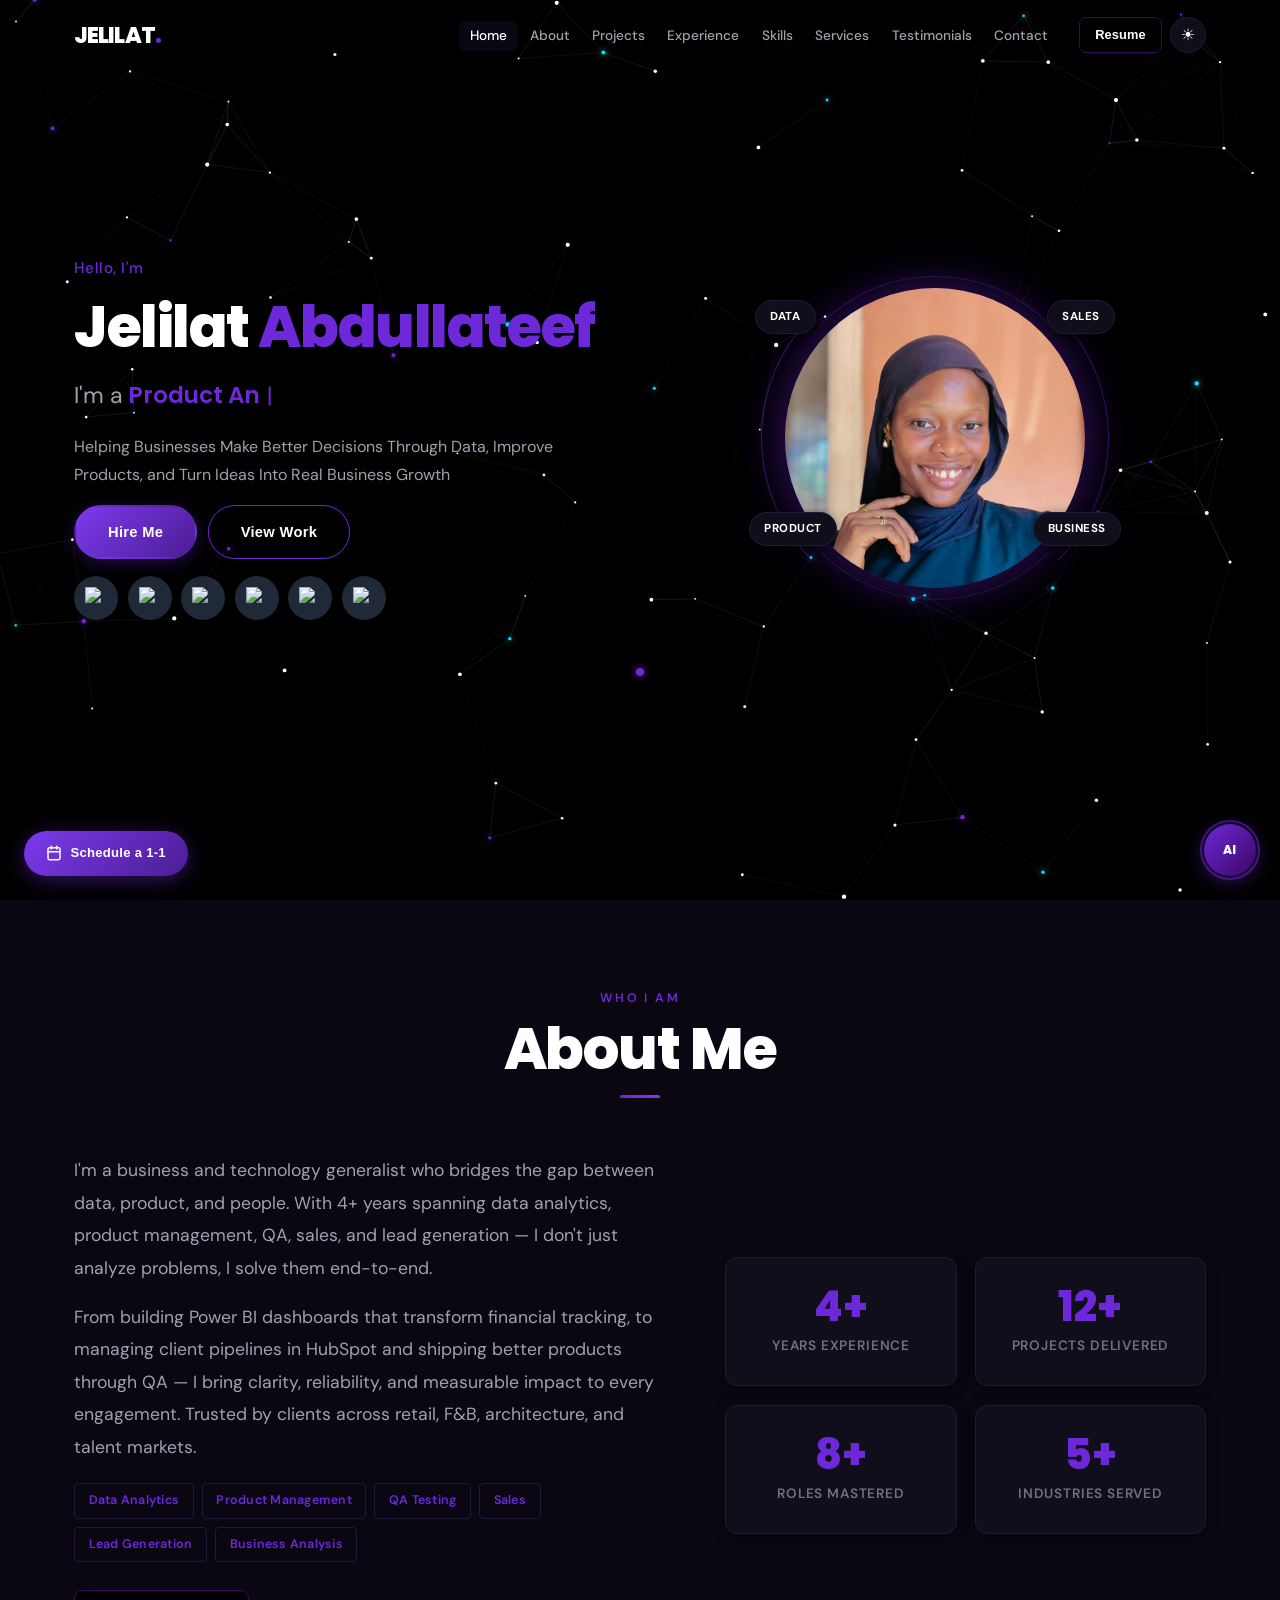
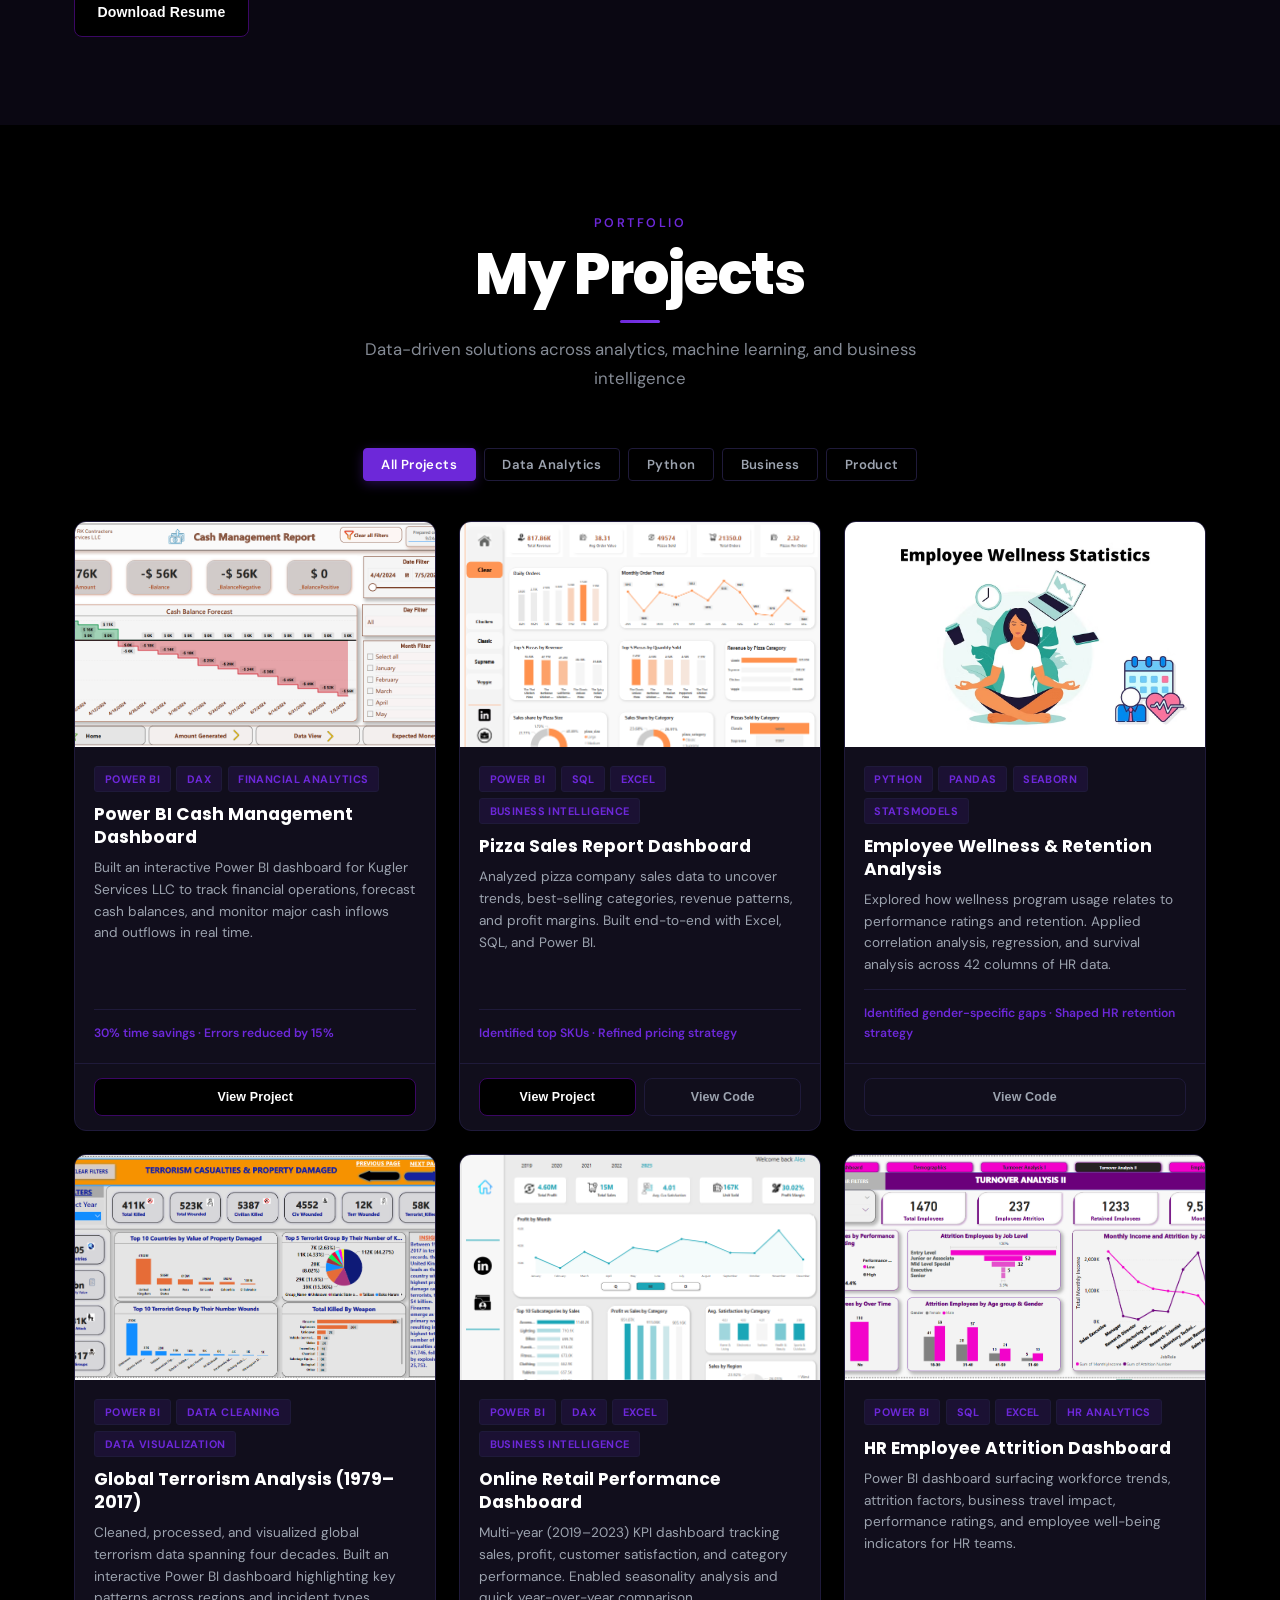
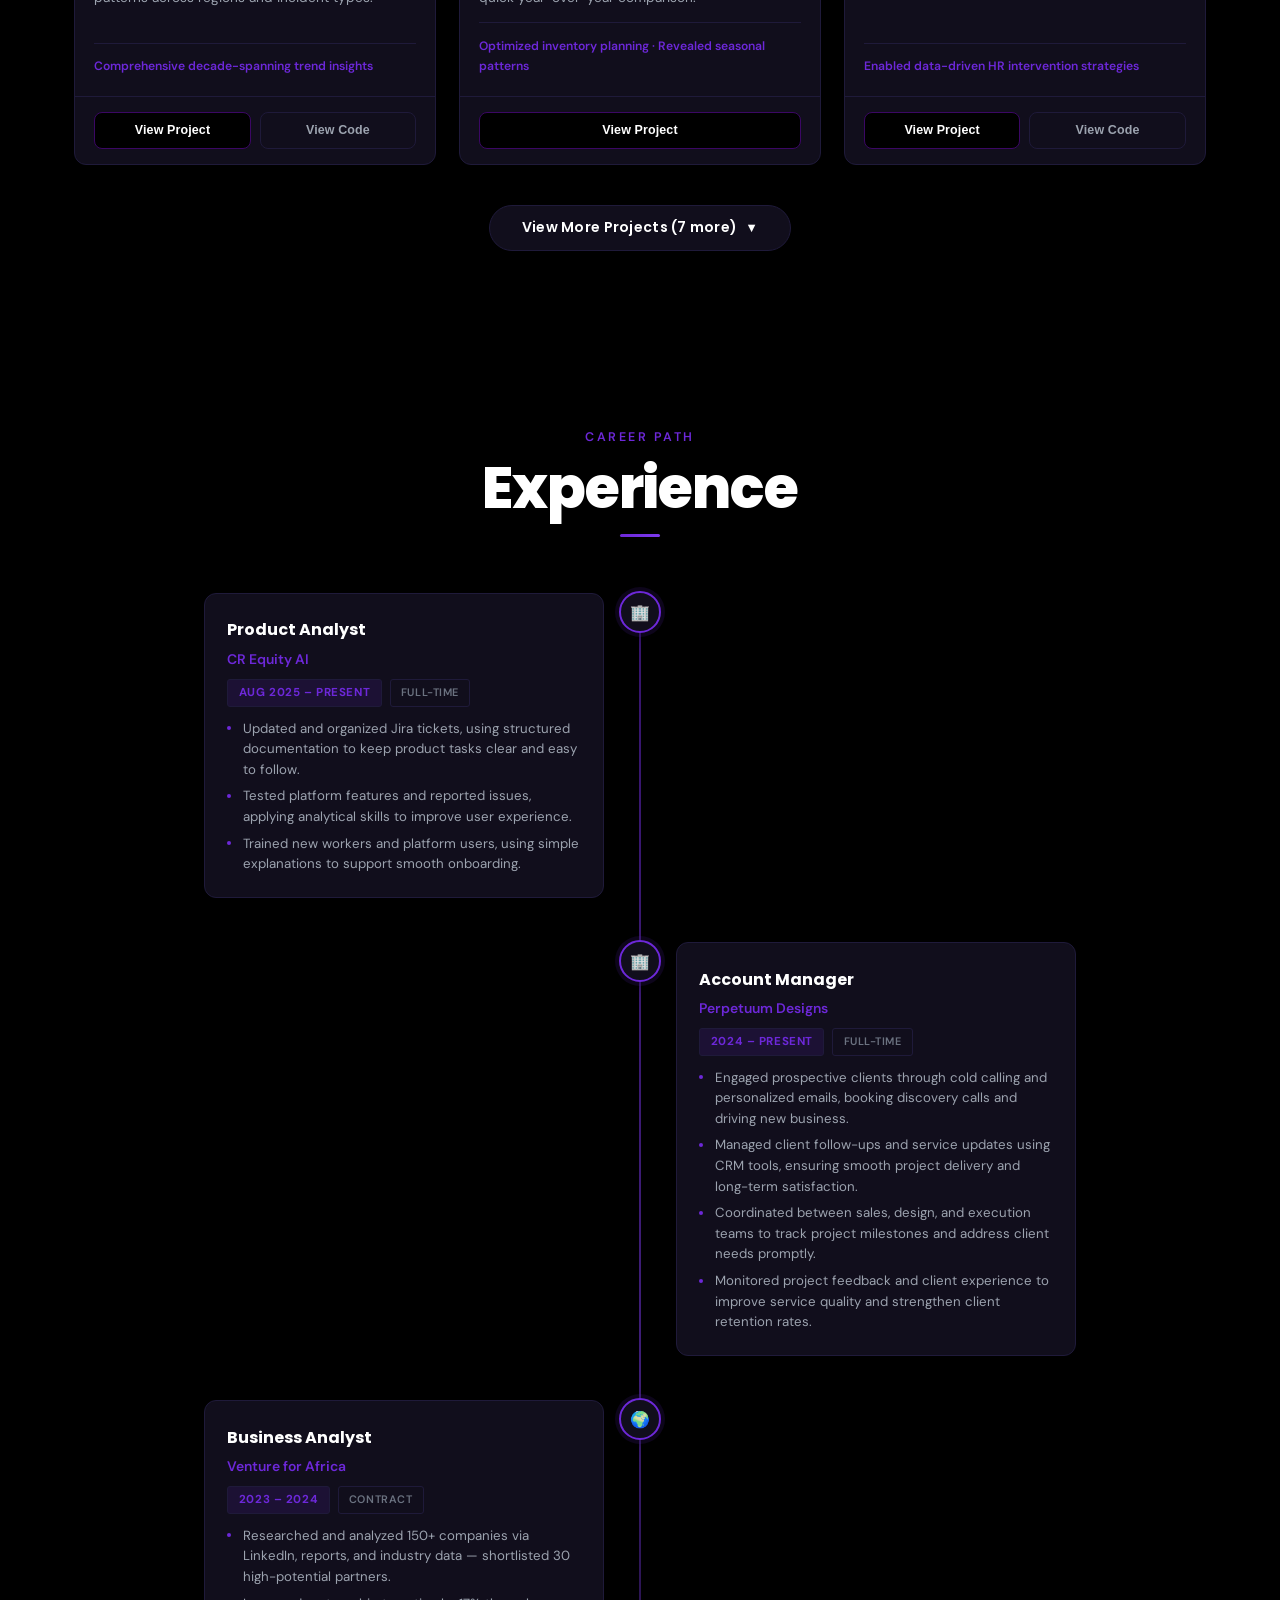
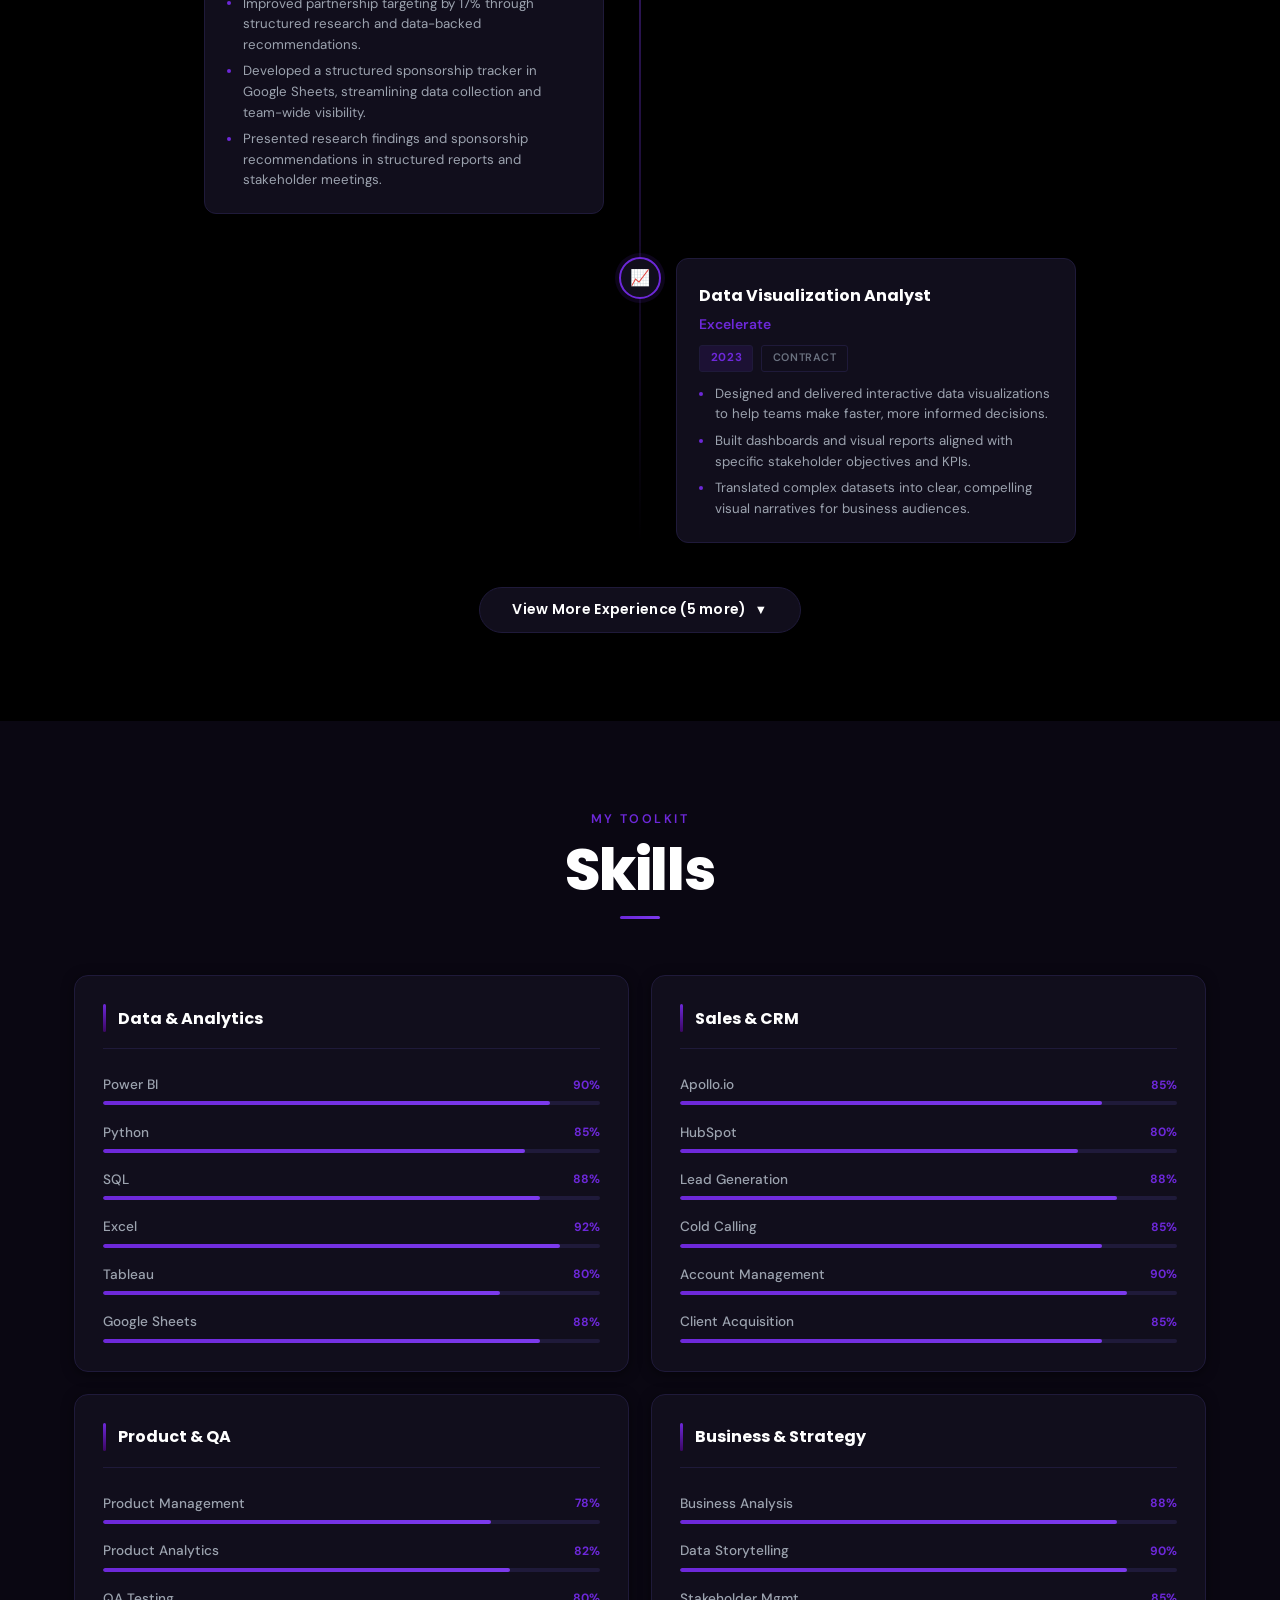
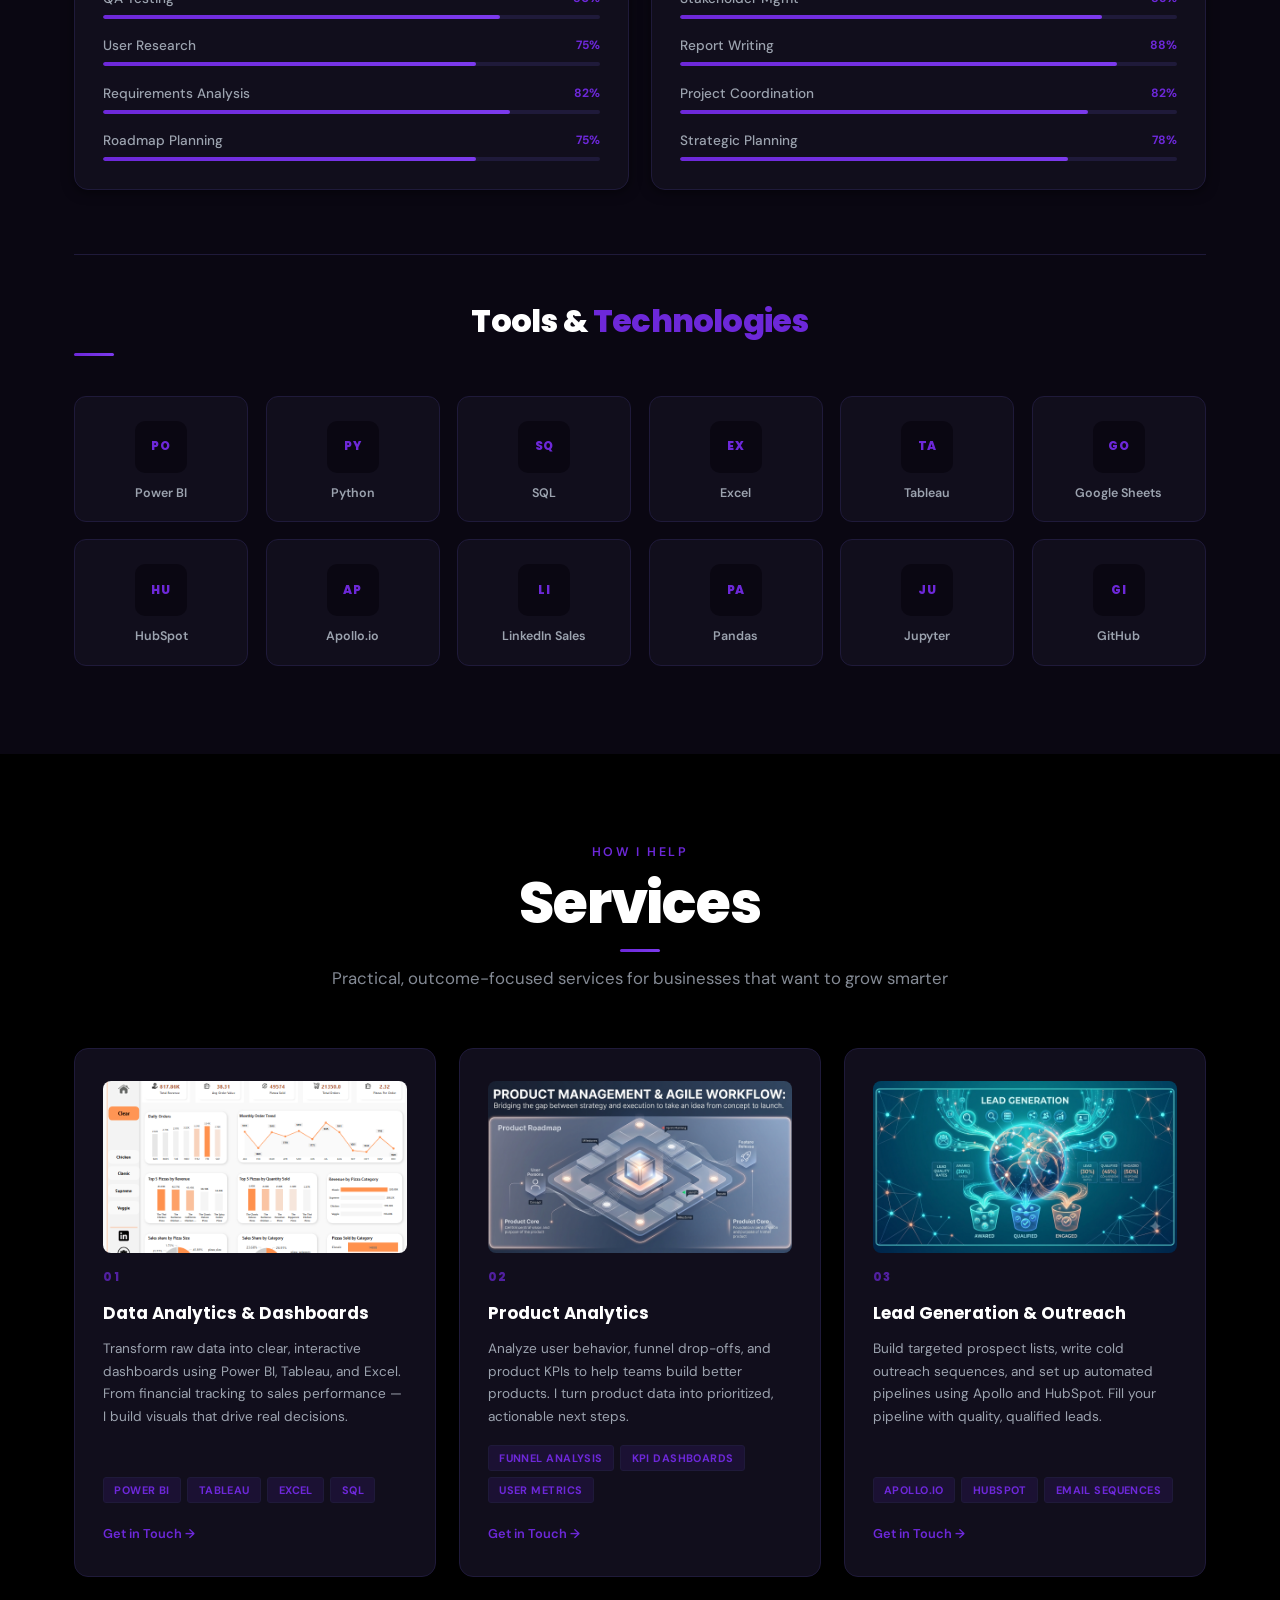
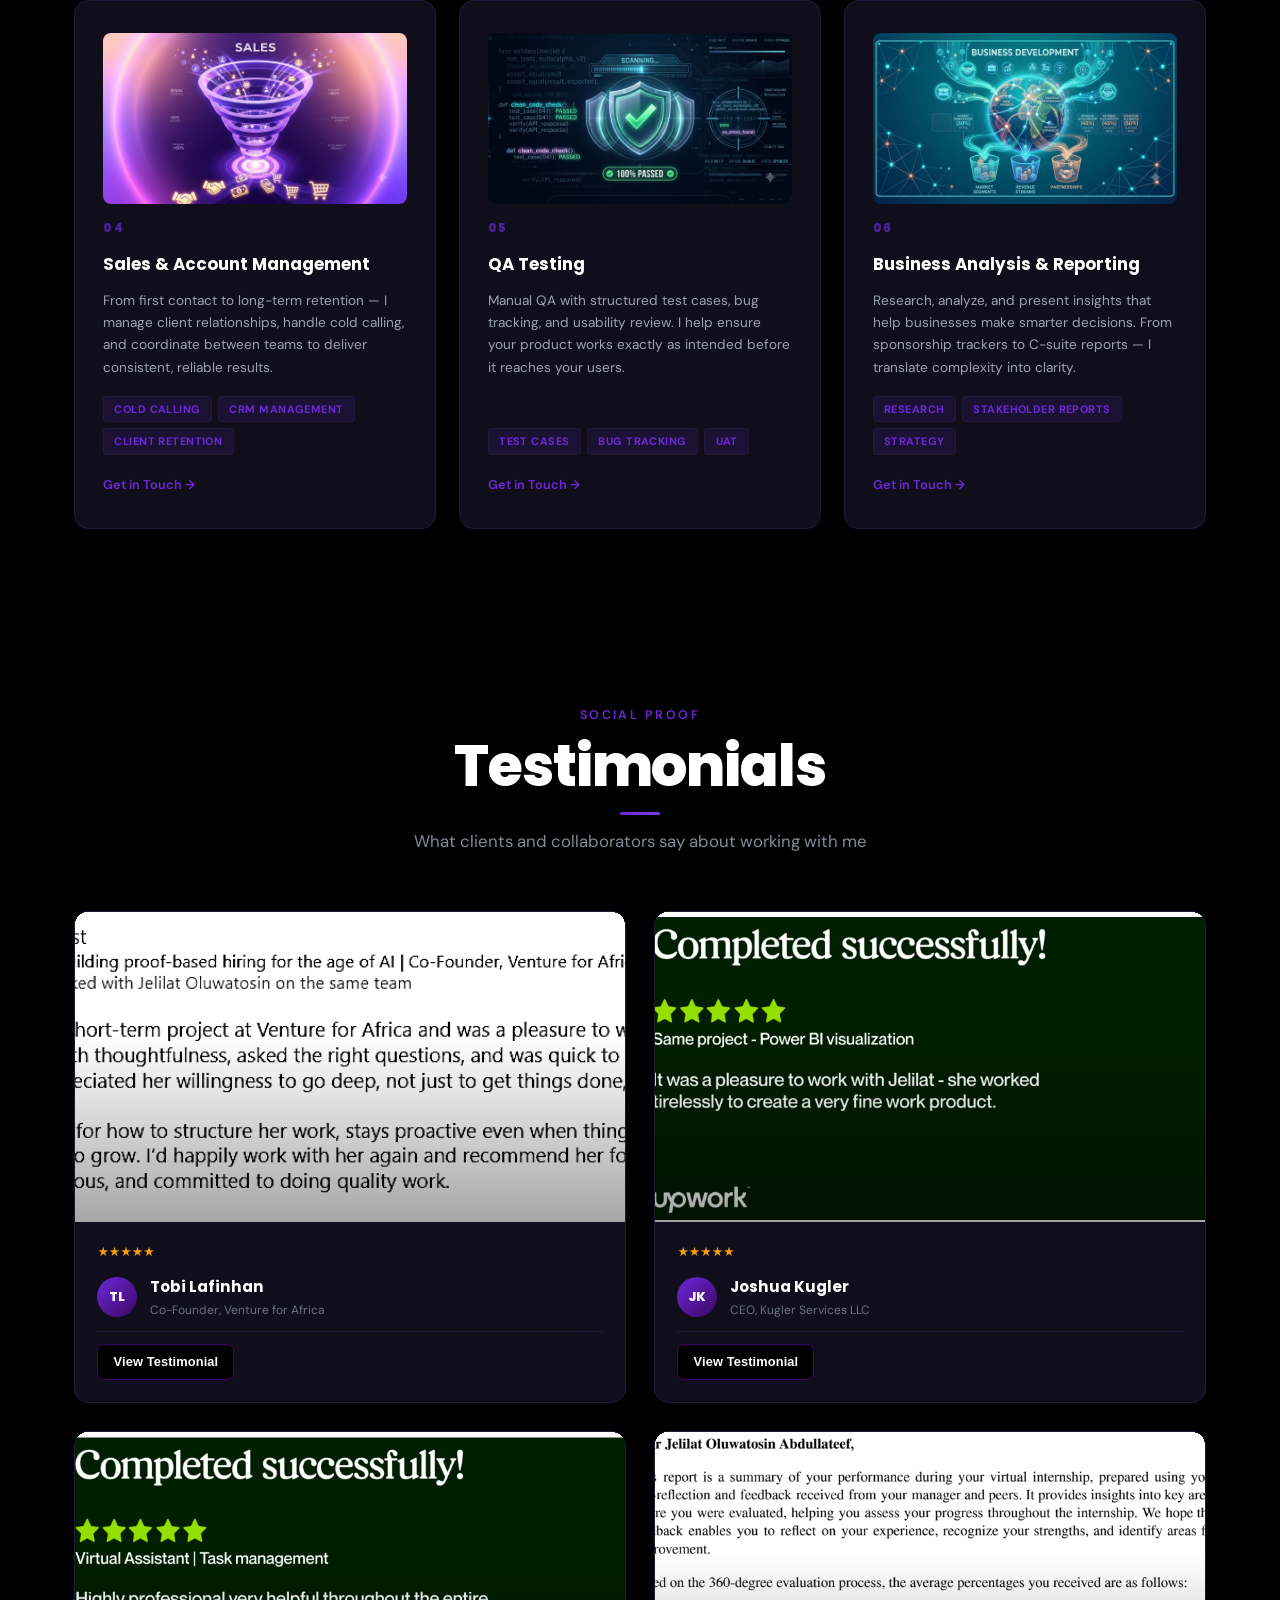
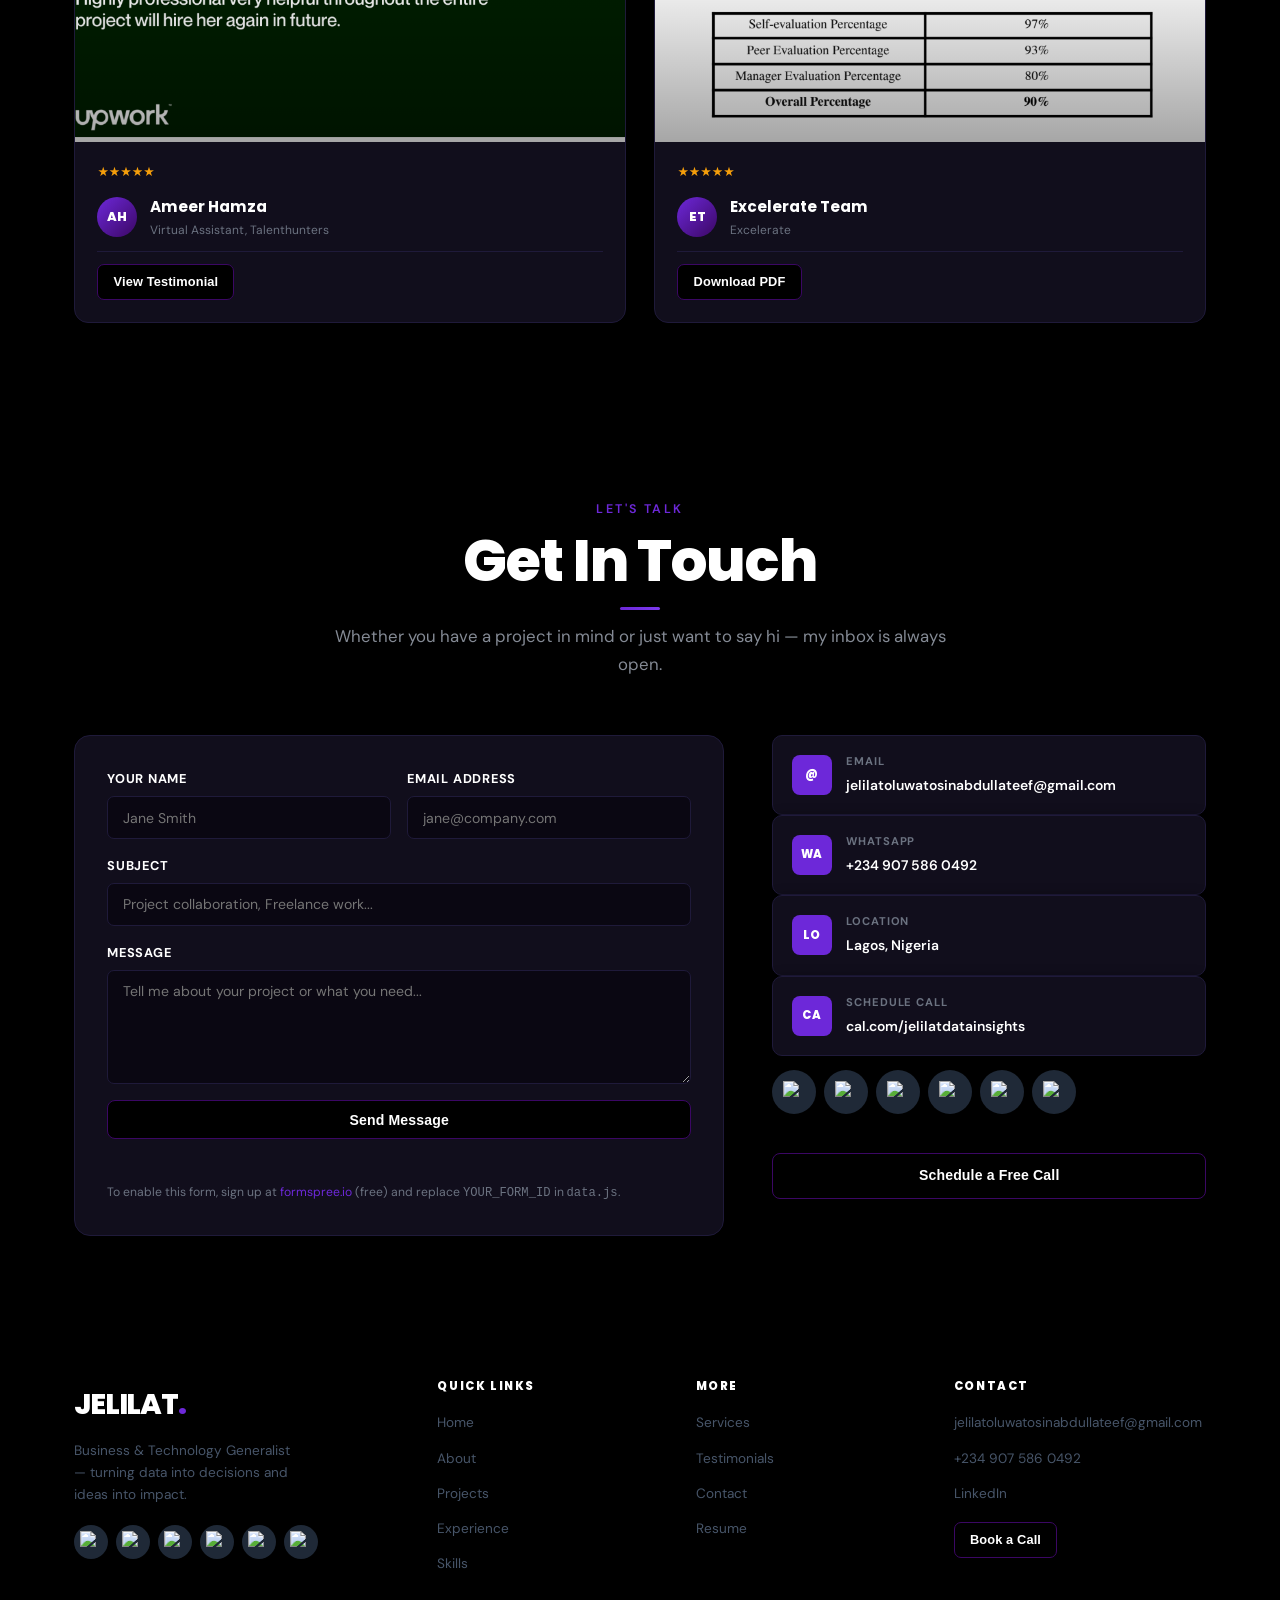
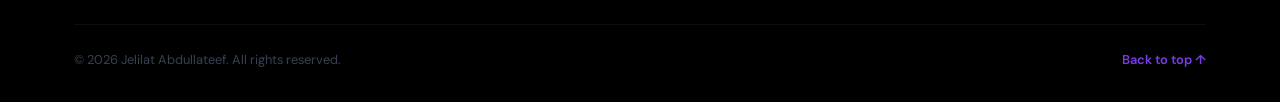
==== commit 79e43900: "Describe what you changed" ====
--- a/index.html
+++ b/index.html
@@ -3,14 +3,103 @@
 <head>
   <meta charset="UTF-8" />
   <meta name="viewport" content="width=device-width, initial-scale=1.0" />
-  <meta name="description" content="Portfolio of Jelilat Oluwatosin Abdullateef — Data Analyst, Product Manager, Sales Professional &amp; Business Generalist." />
+
+  <!-- ── Primary SEO Meta Tags ── -->
+  <title>Jelilat Oluwatosin Abdullateef | Data Analyst &amp; Business Generalist | Lagos, Nigeria</title>
+  <meta name="description" content="Jelilat Oluwatosin Abdullateef is a Data Analyst, Product Manager, Sales Professional and Business Generalist based in Lagos, Nigeria. Expert in Power BI, Python, SQL, Excel, HubSpot, Lead Generation and QA Testing. Available for freelance and full-time roles globally." />
+  <meta name="keywords" content="Jelilat Abdullateef, Data Analyst Lagos, Power BI Nigeria, Product Manager, Sales Professional, Lead Generation, QA Tester, Business Analyst, Python Data Analysis, HubSpot, Apollo, JelilatDataInsights, jelilat25" />
   <meta name="author" content="Jelilat Oluwatosin Abdullateef" />
-  <meta property="og:title" content="Jelilat Oluwatosin Abdullateef | JelilatDataInsights" />
-  <meta property="og:description" content="Turning Data Into Decisions &amp; Ideas Into Impact" />
-  <meta property="og:type" content="website" />
-  <title>Jelilat Oluwatosin Abdullateef | Data Analyst &amp; Business Generalist</title>
-
-  <!-- Google Fonts: Poppins (headings) + DM Sans (body) -->
+  <meta name="robots" content="index, follow, max-snippet:-1, max-image-preview:large" />
+  <link rel="canonical" href="https://jelilat25.github.io/" />
+
+  <!-- ── Open Graph (LinkedIn, Facebook, WhatsApp previews) ── -->
+  <meta property="og:type"        content="website" />
+  <meta property="og:url"         content="https://jelilat25.github.io/" />
+  <meta property="og:title"       content="Jelilat Oluwatosin Abdullateef | Data Analyst &amp; Business Generalist" />
+  <meta property="og:description" content="Data Analyst, Product Manager &amp; Sales Professional based in Lagos, Nigeria. Expert in Power BI, Python, SQL, HubSpot and Lead Generation. Open to global remote opportunities." />
+  <meta property="og:image"       content="https://jelilat25.github.io/assets/images/profile.jpg" />
+  <meta property="og:site_name"   content="JelilatDataInsights" />
+  <meta property="og:locale"      content="en_US" />
+
+  <!-- ── Twitter / X Card ── -->
+  <meta name="twitter:card"        content="summary_large_image" />
+  <meta name="twitter:title"       content="Jelilat Oluwatosin Abdullateef | Data Analyst &amp; Business Generalist" />
+  <meta name="twitter:description" content="Data Analyst, Product Manager &amp; Sales Professional in Lagos, Nigeria. Power BI · Python · SQL · HubSpot · Lead Gen." />
+  <meta name="twitter:image"       content="https://jelilat25.github.io/assets/images/profile.jpg" />
+
+  <!-- ── JSON-LD Structured Data (AI + search engines read this) ── -->
+  <script type="application/ld+json">
+  {
+    "@context": "https://schema.org",
+    "@graph": [
+      {
+        "@type": "Person",
+        "@id": "https://jelilat25.github.io/#person",
+        "name": "Jelilat Oluwatosin Abdullateef",
+        "alternateName": ["Jelilat Abdullateef", "JelilatDataInsights"],
+        "jobTitle": [
+          "Data Analyst",
+          "Product Analyst",
+          "Product Manager",
+          "Sales Professional",
+          "Account Manager",
+          "Lead Generation Specialist",
+          "QA Tester",
+          "Business Analyst"
+        ],
+        "description": "Business and technology generalist with 4+ years of experience spanning data analytics, product management, QA testing, sales and lead generation. Expert in Power BI, Python, SQL, Excel, Tableau, HubSpot, and Apollo.io. Based in Lagos, Nigeria and available for remote engagements globally.",
+        "url": "https://jelilat25.github.io/",
+        "email": "jelilatoluwatosinabdullateef@gmail.com",
+        "telephone": "+2349057273974",
+        "address": {
+          "@type": "PostalAddress",
+          "addressLocality": "Lagos",
+          "addressCountry": "NG"
+        },
+        "sameAs": [
+          "https://www.linkedin.com/in/jelilat/",
+          "https://github.com/Jelilat25",
+          "https://www.novypro.com/profile_projects/jelilatdatainsights",
+          "https://contra.com/JelilatDataInsights"
+        ],
+        "knowsAbout": [
+          "Power BI", "Python", "SQL", "Microsoft Excel", "Tableau",
+          "Google Sheets", "HubSpot", "Apollo.io", "Lead Generation",
+          "Cold Calling", "Account Management", "Product Management",
+          "Product Analytics", "QA Testing", "Business Analysis",
+          "Data Visualization", "Dashboard Development", "Data Storytelling",
+          "Stakeholder Management", "CRM Management"
+        ],
+        "hasCredential": [
+          { "@type": "EducationalOccupationalCredential", "name": "Data Analytics", "credentialCategory": "Professional Certification" },
+          { "@type": "EducationalOccupationalCredential", "name": "Lead Generation", "credentialCategory": "Professional Certification" }
+        ],
+        "worksFor": {
+          "@type": "Organization",
+          "name": "CR Equity AI"
+        }
+      },
+      {
+        "@type": "WebSite",
+        "@id": "https://jelilat25.github.io/#website",
+        "url": "https://jelilat25.github.io/",
+        "name": "Jelilat Oluwatosin Abdullateef — Portfolio",
+        "description": "Professional portfolio of Jelilat Oluwatosin Abdullateef — Data Analyst, Product Manager, Sales Professional and Business Generalist.",
+        "author": { "@id": "https://jelilat25.github.io/#person" },
+        "inLanguage": "en-US"
+      },
+      {
+        "@type": "ProfilePage",
+        "@id": "https://jelilat25.github.io/#profilepage",
+        "url": "https://jelilat25.github.io/",
+        "name": "Portfolio of Jelilat Oluwatosin Abdullateef",
+        "mainEntity": { "@id": "https://jelilat25.github.io/#person" }
+      }
+    ]
+  }
+  </script>
+
+  <!-- Google Fonts -->
   <link rel="preconnect" href="https://fonts.googleapis.com" />
   <link rel="preconnect" href="https://fonts.gstatic.com" crossorigin />
   <link href="https://fonts.googleapis.com/css2?family=Poppins:wght@300;400;500;600;700;800;900&family=DM+Sans:wght@300;400;500;600&display=swap" rel="stylesheet" />
@@ -39,7 +128,7 @@
       </ul>
       <div class="nav-actions">
         <a id="nav-resume-btn" href="#" class="btn btn-ghost btn-sm" download>Resume</a>
-        <a href="#contact" class="btn btn-primary btn-sm">Hire Me</a>
+        <a id="nav-resume-btn2" href="#" class="btn btn-primary btn-sm" download>Resume</a>
         <button id="theme-toggle" class="theme-btn" aria-label="Toggle light/dark theme" title="Toggle theme">
           <span class="theme-icon-moon">&#9789;</span>
           <span class="theme-icon-sun">&#9728;</span>
@@ -250,6 +339,11 @@
               <span class="btn-loading" hidden>Sending...</span>
             </button>
             <p id="form-status" class="form-status" aria-live="polite"></p>
+            <p class="form-note">
+              To enable this form, sign up at
+              <a href="https://formspree.io" target="_blank" rel="noopener noreferrer">formspree.io</a>
+              (free) and replace <code>YOUR_FORM_ID</code> in <code>data.js</code>.
+            </p>
           </form>
         </div>
         <div class="contact-info reveal-right">
--- a/assets/css/style.css
+++ b/assets/css/style.css
@@ -1,12 +1,9 @@
 /* ============================================================
-   JELILAT PORTFOLIO — style.css  (Revision 2)
-   New design system · Floating voicebot · Icon-only socials
-   Mobile overflow fixes · Professional + Corporate aesthetic
+   JELILAT PORTFOLIO — style.css
    ============================================================ */
 
 /* ─── 1. CSS VARIABLES ─────────────────────────────────────── */
 :root {
-  /* ── Light Theme ── */
   --bg:          #FFFFFF;
   --bg-alt:      #F8F6FF;
   --bg-card:     #FFFFFF;
@@ -32,9 +29,7 @@
   --link:        #6D28D9;
   --glow:        rgba(109,40,217,0.08);
 }
-
 [data-theme="dark"] {
-  /* ── Dark Theme ── */
   --bg:          #000000;
   --bg-alt:      #0A0712;
   --bg-card:     #110E1C;
@@ -61,17 +56,9 @@
   --glow:        rgba(109,40,217,0.12);
 }
 
-/* ─── 2. RESET & BASE ────────────────────────────────────────── */
-*, *::before, *::after {
-  box-sizing: border-box;
-  margin: 0;
-  padding: 0;
-}
-html {
-  scroll-behavior: smooth;
-  font-size: 16px;
-  overflow-x: hidden;
-}
+/* ─── 2. RESET & BASE ───────────────────────────────────────── */
+*, *::before, *::after { box-sizing: border-box; margin: 0; padding: 0; }
+html { scroll-behavior: smooth; font-size: 16px; overflow-x: hidden; }
 body {
   font-family: 'DM Sans', system-ui, sans-serif;
   background-color: var(--bg);
@@ -80,7 +67,6 @@
   overflow-x: hidden;
   max-width: 100vw;
   transition: background-color 0.4s ease, color 0.4s ease;
-  /* Solid background is essential — the canvas screen-blends ON TOP of this */
   isolation: isolate;
 }
 img, video, svg { max-width: 100%; display: block; height: auto; }
@@ -90,332 +76,153 @@
 button { cursor: pointer; font-family: inherit; border: none; }
 input, textarea, select { font-family: inherit; }
 
-/* ─── 3. TYPOGRAPHY ──────────────────────────────────────────── */
+/* ─── 3. TYPOGRAPHY ─────────────────────────────────────────── */
 h1, h2, h3, h4, h5 {
   font-family: 'Poppins', system-ui, sans-serif;
   color: var(--heading);
   line-height: 1.12;
   font-weight: 700;
 }
-.section-title {
-  font-size: clamp(2.2rem, 4.5vw, 4rem);
-  font-weight: 800;
-  letter-spacing: -0.02em;
-}
+.section-title { font-size: clamp(2.2rem, 4.5vw, 4rem); font-weight: 800; letter-spacing: -0.02em; }
 .eyebrow {
   font-family: 'DM Sans', sans-serif;
-  font-size: 0.78rem;
-  font-weight: 600;
-  letter-spacing: 0.2em;
-  text-transform: uppercase;
-  color: var(--primary);
-  display: block;
-  margin-bottom: 0.5rem;
-}
-.section-sub {
-  font-size: 1.05rem;
-  color: var(--body);
-  max-width: 52ch;
-  margin: 0.75rem auto 0;
-  opacity: 0.85;
-}
-
-/* ─── 4. LAYOUT ──────────────────────────────────────────────── */
-.container {
-  width: 100%;
-  max-width: 1180px;
-  margin: 0 auto;
-  padding: 0 1.5rem;
-}
+  font-size: 0.78rem; font-weight: 600;
+  letter-spacing: 0.2em; text-transform: uppercase;
+  color: var(--primary); display: block; margin-bottom: 0.5rem;
+}
+.section-sub { font-size: 1.05rem; color: var(--body); max-width: 52ch; margin: 0.75rem auto 0; opacity: 0.85; }
+
+/* ─── 4. LAYOUT ─────────────────────────────────────────────── */
+.container { width: 100%; max-width: 1180px; margin: 0 auto; padding: 0 1.5rem; }
 .section { padding: 5.5rem 0; position: relative; z-index: 2; background: transparent; }
-/* Hero is the ONLY section that shows the canvas behind it */
 .hero-section { background: transparent !important; }
 .section-header { text-align: center; margin-bottom: 3.5rem; }
 .title-bar {
   width: 2.5rem; height: 3px;
   background: linear-gradient(90deg, var(--primary), var(--primary-l));
-  border-radius: 2px;
-  margin: 0.85rem auto 0;
-}
-/* User preference: which sections have a background fill */
+  border-radius: 2px; margin: 0.85rem auto 0;
+}
 .testimonials-section { background: transparent; }
-.skills-section,
-.about-section { background: var(--section-alt); }
-
-/* ─── 5. CANVAS ──────────────────────────────────────────────── */
+.skills-section, .about-section { background: var(--section-alt); }
+
+/* ─── 5. CANVAS ─────────────────────────────────────────────── */
 #particle-canvas {
-  position: fixed;
-  inset: 0;
-  z-index: 0;           /* always behind everything */
-  pointer-events: none; /* never steals clicks / hover / scroll */
-  width: 100%;
-  height: 100%;
-  display: block;
-  /* Ensure canvas blends correctly with the page background */
-  mix-blend-mode: normal;
-}
-
-/* All page sections sit above the canvas */
+  position: fixed; inset: 0; z-index: 0;
+  pointer-events: none; width: 100%; height: 100%;
+  display: block; mix-blend-mode: normal;
+}
 nav, main, section, footer, .vb-float, .schedule-fab {
-  position: relative;
-  z-index: 2;
-}
-
-/* ─── 6. NAVIGATION ──────────────────────────────────────────── */
-#navbar {
-  position: fixed;
-  top: 0; left: 0; right: 0;
-  z-index: 1000;
-  transition: background 0.3s, box-shadow 0.3s;
-}
+  position: relative; z-index: 2;
+}
+
+/* ─── 6. NAVIGATION ─────────────────────────────────────────── */
+#navbar { position: fixed; top: 0; left: 0; right: 0; z-index: 1000; transition: background 0.3s, box-shadow 0.3s; }
 #navbar.scrolled {
   background: var(--nav-bg);
   backdrop-filter: blur(20px) saturate(180%);
   -webkit-backdrop-filter: blur(20px) saturate(180%);
   box-shadow: 0 1px 0 var(--border);
 }
-.nav-inner {
-  display: flex;
-  align-items: center;
-  gap: 1.25rem;
-  max-width: 1180px;
-  margin: 0 auto;
-  padding: 1rem 1.5rem;
-}
-.nav-brand {
-  font-family: 'Poppins', sans-serif;
-  font-size: 1.4rem;
-  font-weight: 800;
-  color: var(--heading);
-  letter-spacing: -0.04em;
-  flex-shrink: 0;
-}
+.nav-inner { display: flex; align-items: center; gap: 1.25rem; max-width: 1180px; margin: 0 auto; padding: 1rem 1.5rem; }
+.nav-brand { font-family: 'Poppins', sans-serif; font-size: 1.4rem; font-weight: 800; color: var(--heading); letter-spacing: -0.04em; flex-shrink: 0; }
 .brand-dot { color: var(--primary); }
-.nav-links {
-  display: flex;
-  gap: 0;
-  margin-left: auto;
-  align-items: center;
-}
+.nav-links { display: flex; gap: 0; margin-left: auto; align-items: center; }
 .nav-link {
-  font-size: 0.85rem;
-  font-weight: 500;
-  color: var(--body);
-  padding: 0.4rem 0.7rem;
-  border-radius: 6px;
-  transition: color 0.2s, background 0.2s;
-  white-space: nowrap;
-}
-.nav-link:hover,
-.nav-link.active {
-    color: var(--heading);
-    background: var(--bg-alt);
-}
+  font-size: 0.85rem; font-weight: 500; color: var(--body);
+  padding: 0.4rem 0.7rem; border-radius: 6px;
+  transition: color 0.2s, background 0.2s; white-space: nowrap;
+}
+.nav-link:hover, .nav-link.active { color: var(--heading); background: var(--bg-alt); }
 .nav-actions { display: flex; align-items: center; gap: 0.5rem; flex-shrink: 0; }
-
-/* Theme button */
 .theme-btn {
-  width: 36px; height: 36px;
-  border-radius: 50%;
-  border: 1px solid var(--border);
-  background: var(--bg-card);
-  display: grid; place-items: center;
-  font-size: 1rem;
-  transition: border-color 0.2s, transform 0.2s;
-  color: var(--heading);
-  line-height: 1;
+  width: 36px; height: 36px; border-radius: 50%;
+  border: 1px solid var(--border); background: var(--bg-card);
+  display: grid; place-items: center; font-size: 1rem;
+  transition: border-color 0.2s, transform 0.2s; color: var(--heading); line-height: 1;
 }
 .theme-btn:hover { border-color: var(--primary); transform: rotate(15deg); }
 [data-theme="dark"]  .theme-icon-sun  { display: block; }
 [data-theme="dark"]  .theme-icon-moon { display: none;  }
 [data-theme="light"] .theme-icon-sun  { display: none;  }
 [data-theme="light"] .theme-icon-moon { display: block; }
-
-/* Hamburger */
 .hamburger {
-  display: none;
-  flex-direction: column;
-  justify-content: center;
-  gap: 5px;
-  width: 36px; height: 36px;
-  background: transparent;
-  border: 1px solid var(--border);
-  border-radius: 8px;
-  padding: 7px;
-}
-.hamburger span {
-  display: block; height: 2px;
-  background: var(--heading); border-radius: 2px;
-  transition: transform 0.3s, opacity 0.3s;
-}
+  display: none; flex-direction: column; justify-content: center;
+  gap: 5px; width: 36px; height: 36px;
+  background: transparent; border: 1px solid var(--border); border-radius: 8px; padding: 7px;
+}
+.hamburger span { display: block; height: 2px; background: var(--heading); border-radius: 2px; transition: transform 0.3s, opacity 0.3s; }
 .hamburger.open span:nth-child(1) { transform: translateY(7px) rotate(45deg); }
 .hamburger.open span:nth-child(2) { opacity: 0; }
 .hamburger.open span:nth-child(3) { transform: translateY(-7px) rotate(-45deg); }
-
-/* Mobile menu */
 .mobile-menu {
-  display: none;
-  background: var(--nav-bg);
-  backdrop-filter: blur(20px);
-  border-top: 1px solid var(--border);
-  padding: 1.25rem 1.5rem 1.5rem;
+  display: none; background: var(--nav-bg);
+  backdrop-filter: blur(20px); border-top: 1px solid var(--border); padding: 1.25rem 1.5rem 1.5rem;
 }
 .mobile-menu.open { display: block; }
 .mobile-menu ul { display: flex; flex-direction: column; gap: 0.15rem; }
-.mobile-nav-link {
-  display: block; padding: 0.65rem 0.85rem;
-  font-weight: 500; color: var(--body);
-  border-radius: 8px; transition: background 0.2s, color 0.2s;
-}
+.mobile-nav-link { display: block; padding: 0.65rem 0.85rem; font-weight: 500; color: var(--body); border-radius: 8px; transition: background 0.2s, color 0.2s; }
 .mobile-nav-link:hover { background: var(--glow); color: var(--primary); }
-.mobile-menu-btns {
-  display: flex; gap: 0.75rem;
-  margin-top: 1rem; padding-top: 1rem;
-  border-top: 1px solid var(--border);
-}
+.mobile-menu-btns { display: flex; gap: 0.75rem; margin-top: 1rem; padding-top: 1rem; border-top: 1px solid var(--border); }
 
 /* ─── 7. BUTTONS ─────────────────────────────────────────────── */
 .btn {
   display: inline-flex; align-items: center; justify-content: center;
-  gap: 0.4rem; padding: 0.65rem 1.4rem;
-  border-radius: 8px;
-  font-family: 'Inter', sans-serif;
-  font-size: 0.88rem; font-weight: 600;
-  cursor: pointer; transition: all 0.25s ease;
-  border: 1px solid transparent;
-  white-space: nowrap; text-decoration: none;
-  letter-spacing: 0.01em;
-}
-
-/* Primary: dark bg → purple gradient on hover */
-.btn-primary {
-  background: var(--btn-bg);
-  color: var(--btn-text);
-  border-color: var(--btn-bdr);
-}
+  gap: 0.4rem; padding: 0.65rem 1.4rem; border-radius: 8px;
+  font-family: 'Inter', sans-serif; font-size: 0.88rem; font-weight: 600;
+  cursor: pointer; transition: all 0.25s ease; border: 1px solid transparent;
+  white-space: nowrap; text-decoration: none; letter-spacing: 0.01em;
+}
+.btn-primary { background: var(--btn-bg); color: var(--btn-text); border-color: var(--btn-bdr); }
 .btn-primary:hover {
   background: linear-gradient(135deg, var(--primary) 0%, var(--primary-h) 100%);
-  border-color: var(--primary);
-  color: #fff;
-  transform: translateY(-2px);
-}
-[data-theme="light"] .btn-primary:hover {
-  box-shadow: 0 6px 22px rgba(109,40,217,0.32);
-}
-[data-theme="dark"] .btn-primary:hover {
-  box-shadow: 0 6px 22px rgba(109,40,217,0.55), 0 0 0 1px rgba(109,40,217,0.3);
-}
-
-/* Secondary */
-.btn-secondary {
-  background: transparent; color: var(--heading);
-  border-color: var(--border);
-}
-.btn-secondary:hover {
-  border-color: var(--primary); color: var(--primary);
-  background: var(--glow); transform: translateY(-2px);
-}
-
-/* Outline */
-.btn-outline {
-  background: transparent; color: var(--body);
-  border-color: var(--border);
-}
-.btn-outline:hover {
-  border-color: var(--primary); color: var(--primary);
-  transform: translateY(-2px);
-}
-
-/* Ghost */
-.btn-ghost {
-  background: var(--bg-card); color: var(--body);
-  border-color: var(--border);
-}
-.btn-ghost:hover {
-  border-color: var(--primary); color: var(--primary);
-  transform: translateY(-2px);
-}
+  border-color: var(--primary); color: #fff; transform: translateY(-2px);
+}
+[data-theme="light"] .btn-primary:hover { box-shadow: 0 6px 22px rgba(109,40,217,0.32); }
+[data-theme="dark"]  .btn-primary:hover { box-shadow: 0 6px 22px rgba(109,40,217,0.55), 0 0 0 1px rgba(109,40,217,0.3); }
+.btn-secondary { background: transparent; color: var(--heading); border-color: var(--border); }
+.btn-secondary:hover { border-color: var(--primary); color: var(--primary); background: var(--glow); transform: translateY(-2px); }
+.btn-outline { background: transparent; color: var(--body); border-color: var(--border); }
+.btn-outline:hover { border-color: var(--primary); color: var(--primary); transform: translateY(-2px); }
+.btn-ghost { background: var(--bg-card); color: var(--body); border-color: var(--border); }
+.btn-ghost:hover { border-color: var(--primary); color: var(--primary); transform: translateY(-2px); }
 .btn-sm { padding: 0.4rem 0.95rem; font-size: 0.8rem; border-radius: 7px; }
 .btn-full { width: 100%; }
 
-/* ─── 8. SOCIAL ICON LINKS (icon-only circles) ───────────────── */
+/* ─── 8. SOCIAL ICON LINKS ──────────────────────────────────── */
 .social-icon-link {
-  display: inline-flex;
-  align-items: center;
-  justify-content: center;
-  width: 38px; height: 38px;
-  border-radius: 50%;
-  border: 1px solid var(--border);
-  color: var(--body);
-  font-size: 1rem;
-  background: transparent;
-  transition: all 0.25s ease;
-  text-decoration: none;
-  flex-shrink: 0;
+  display: inline-flex; align-items: center; justify-content: center;
+  width: 38px; height: 38px; border-radius: 50%;
+  border: 1px solid var(--border); color: var(--body);
+  font-size: 1rem; background: transparent;
+  transition: all 0.25s ease; text-decoration: none; flex-shrink: 0;
 }
 .social-icon-link:hover {
-  border-color: var(--primary);
-  color: var(--primary);
-  background: var(--glow);
-  transform: translateY(-3px);
-  box-shadow: 0 4px 12px rgba(236, 234, 241, 0.2);
-}
-
-/* ─── 9. HERO ─────────────────────────────────────────────────── */
+  border-color: var(--primary); color: var(--primary); background: var(--glow);
+  transform: translateY(-3px); box-shadow: 0 4px 12px rgba(236,234,241,0.2);
+}
+
+/* ─── 9. HERO ────────────────────────────────────────────────── */
 .hero-section {
-  min-height: 100vh;
-  display: flex; flex-direction: column; justify-content: center;
+  min-height: 100vh; display: flex; flex-direction: column; justify-content: center;
   padding: 4.5rem 0 2.5rem; position: relative; z-index: 2;
 }
-.hero-grid {
-  display: grid;
-  grid-template-columns: 1fr 1fr;
-  align-items: center; gap: 3rem;
-}
+.hero-grid { display: grid; grid-template-columns: 1fr 1fr; align-items: center; gap: 3rem; }
 .hero-content { display: flex; flex-direction: column; gap: 0.9rem; }
 .hero-eyebrow { font-size: 0.95rem; color: var(--primary); font-weight: 500; letter-spacing: 0.03em; }
-.hero-name {
-  font-size: clamp(1.8rem, 4.5vw, 3.8rem);
-  font-weight: 800;
-  line-height: 1.08;
-  letter-spacing: -0.025em;
-  color: var(--heading);
-}
+.hero-name { font-size: clamp(1.8rem, 4.5vw, 3.8rem); font-weight: 800; line-height: 1.08; letter-spacing: -0.025em; color: var(--heading); }
 .name-accent { color: var(--primary); }
-.hero-role-row {
-  display: flex; align-items: center; flex-wrap: wrap;
-  font-size: clamp(1rem, 1.8vw, 1.45rem);
-  color: var(--body);
-  font-weight: 400;
-  min-height: 2em;
-}
+.hero-role-row { display: flex; align-items: center; flex-wrap: wrap; font-size: clamp(1rem, 1.8vw, 1.45rem); color: var(--body); font-weight: 400; min-height: 2em; }
 .role-typed { color: var(--primary); font-weight: 600; font-family: 'Poppins', sans-serif; }
 .type-cursor { color: var(--primary); animation: blink 0.85s step-end infinite; margin-left: 1px; }
 @keyframes blink { 0%,100% { opacity: 1; } 50% { opacity: 0; } }
 .hero-tagline { color: var(--body); font-size: 1rem; max-width: 46ch; line-height: 1.72; }
 .hero-btns { display: flex; flex-wrap: wrap; gap: 0.65rem; margin-top: 0.15rem; }
-.hero-social { display: flex; flex-wrap: wrap; gap: 0.5rem; margin-top: 0.15rem; }
-
-/* Profile visual */
+.hero-social { display: flex; flex-wrap: wrap; gap: 0.6rem; margin-top: 0.15rem; }
 .hero-visual { display: flex; justify-content: center; align-items: center; }
-.profile-rig {
-  position: relative;
-  width: 300px; height: 300px; flex-shrink: 0;
-}
-.rig-ring {
-  position: absolute; border-radius: 50%; border: 1.5px solid;
-  animation: spin-ring linear infinite;
-}
-.rig-ring-outer {
-  inset: -24px;
-  border-color: transparent var(--primary) transparent var(--primary-l);
-  animation-duration: 14s; opacity: 0.4;
-}
-.rig-ring-inner {
-  inset: -12px;
-  border-color: var(--primary-l) transparent var(--primary) transparent;
-  animation-duration: 9s; animation-direction: reverse; opacity: 0.25;
-}
+.profile-rig { position: relative; width: 300px; height: 300px; flex-shrink: 0; }
+.rig-ring { position: absolute; border-radius: 50%; border: 1.5px solid; animation: spin-ring linear infinite; }
+.rig-ring-outer { inset: -24px; border-color: transparent var(--primary) transparent var(--primary-l); animation-duration: 14s; opacity: 0.4; }
+.rig-ring-inner { inset: -12px; border-color: var(--primary-l) transparent var(--primary) transparent; animation-duration: 9s; animation-direction: reverse; opacity: 0.25; }
 @keyframes spin-ring { to { transform: rotate(360deg); } }
 .rig-photo {
   position: absolute; inset: 0; border-radius: 50%; overflow: hidden;
@@ -423,183 +230,83 @@
   box-shadow: 0 0 40px rgba(109,40,217,0.4), 0 0 80px rgba(109,40,217,0.15);
 }
 .rig-photo img { width: 100%; height: 100%; object-fit: cover; }
-
-/* Skill badges */
 .skill-badge {
-  position: absolute;
-  background: var(--bg-card); border: 1px solid var(--border);
-  backdrop-filter: blur(10px); padding: 0.4rem 0.9rem;
-  border-radius: 20px; font-size: 0.72rem; font-weight: 700;
-  color: var(--heading); box-shadow: var(--shadow-sm);
-  white-space: nowrap; letter-spacing: 0.04em; text-transform: uppercase;
-  animation: floatBadge 3.5s ease-in-out infinite;
+  position: absolute; background: var(--bg-card); border: 1px solid var(--border);
+  backdrop-filter: blur(10px); padding: 0.4rem 0.9rem; border-radius: 20px;
+  font-size: 0.72rem; font-weight: 700; color: var(--heading);
+  box-shadow: var(--shadow-sm); white-space: nowrap; letter-spacing: 0.04em;
+  text-transform: uppercase; animation: floatBadge 3.5s ease-in-out infinite;
 }
 .badge-tl { top: 4%; left: -10%; animation-delay: 0s; }
 .badge-tr { top: 4%; right: -10%; animation-delay: 0.9s; }
 .badge-bl { bottom: 14%; left: -12%; animation-delay: 1.8s; }
 .badge-br { bottom: 14%; right: -12%; animation-delay: 2.7s; }
-@keyframes floatBadge {
-  0%,100% { transform: translateY(0); }
-  50%      { transform: translateY(-7px); }
-}
-
-/* Scroll cue */
+@keyframes floatBadge { 0%,100% { transform: translateY(0); } 50% { transform: translateY(-7px); } }
 .scroll-cue { display: flex; justify-content: center; margin-top: 3rem; animation: bounce 2.2s infinite; }
 .scroll-dot { width: 8px; height: 8px; background: var(--primary); border-radius: 50%; box-shadow: 0 0 10px var(--primary); }
 @keyframes bounce { 0%,100% { transform: translateY(0); } 50% { transform: translateY(7px); } }
 
-/* ─── 10. ABOUT ──────────────────────────────────────────────── */
-.about-grid {
-  display: grid; grid-template-columns: 1.1fr 0.9fr;
-  gap: 4rem; align-items: center;
-}
+/* ─── 10. ABOUT ─────────────────────────────────────────────── */
+.about-grid { display: grid; grid-template-columns: 1.1fr 0.9fr; gap: 4rem; align-items: center; }
 .about-para { font-size: 1.1rem; line-height: 1.85; color: var(--body); margin-bottom: 1rem; }
 .about-chips { display: flex; flex-wrap: wrap; gap: 0.5rem; margin: 1.25rem 0 1.75rem; }
-.chip {
-  padding: 0.38rem 0.85rem; border-radius: 4px;
-  background: transparent; border: 1px solid var(--border);
-  font-size: 0.78rem; font-weight: 600;
-  color: var(--primary); letter-spacing: 0.02em;
-  transition: all 0.2s;
-}
+.chip { padding: 0.38rem 0.85rem; border-radius: 4px; background: transparent; border: 1px solid var(--border); font-size: 0.78rem; font-weight: 600; color: var(--primary); letter-spacing: 0.02em; transition: all 0.2s; }
 .chip:hover { background: var(--glow); border-color: var(--primary); transform: translateY(-1px); }
 .stats-grid { display: grid; grid-template-columns: 1fr 1fr; gap: 1.15rem; }
-.stat-card {
-  background: var(--bg-card); border: 1px solid var(--border);
-  border-radius: 12px; padding: 1.75rem 1.25rem;
-  text-align: center; box-shadow: var(--shadow-sm);
-  transition: transform 0.3s, box-shadow 0.3s, border-color 0.25s;
-}
+.stat-card { background: var(--bg-card); border: 1px solid var(--border); border-radius: 12px; padding: 1.75rem 1.25rem; text-align: center; box-shadow: var(--shadow-sm); transition: transform 0.3s, box-shadow 0.3s, border-color 0.25s; }
 .stat-card:hover { transform: translateY(-4px); box-shadow: var(--shadow-md); border-color: var(--primary); }
-.stat-value {
-  font-family: 'Poppins', sans-serif; font-size: 2.6rem; font-weight: 800;
-  color: var(--primary); line-height: 1; display: block;
-}
+.stat-value { font-family: 'Poppins', sans-serif; font-size: 2.6rem; font-weight: 800; color: var(--primary); line-height: 1; display: block; }
 .stat-label { font-size: 0.85rem; color: var(--muted); margin-top: 0.4rem; display: block; font-weight: 600; text-transform: uppercase; letter-spacing: 0.06em; }
 
-/* ─── 11. PROJECTS ───────────────────────────────────────────── */
+/* ─── 11. PROJECTS ──────────────────────────────────────────── */
 .filter-row { display: flex; flex-wrap: wrap; gap: 0.5rem; justify-content: center; margin-bottom: 2.5rem; }
-.filter-btn {
-  padding: 0.42rem 1.1rem; border-radius: 4px;
-  border: 1px solid var(--border); background: transparent;
-  color: var(--body); font-size: 0.82rem; font-weight: 600;
-  cursor: pointer; transition: all 0.2s; letter-spacing: 0.03em;
-}
+.filter-btn { padding: 0.42rem 1.1rem; border-radius: 4px; border: 1px solid var(--border); background: transparent; color: var(--body); font-size: 0.82rem; font-weight: 600; cursor: pointer; transition: all 0.2s; letter-spacing: 0.03em; }
 .filter-btn:hover { border-color: var(--primary); color: var(--primary); }
-.filter-btn.active {
-  background: var(--primary); border-color: var(--primary); color: #fff;
-  box-shadow: 0 3px 12px rgba(109,40,217,0.35);
-}
+.filter-btn.active { background: var(--primary); border-color: var(--primary); color: #fff; box-shadow: 0 3px 12px rgba(109,40,217,0.35); }
 .projects-grid { display: grid; grid-template-columns: repeat(3,1fr); gap: 1.4rem; }
-.project-card {
-  background: var(--bg-card); border: 1px solid var(--border);
-  border-radius: 12px; overflow: hidden;
-  transition: transform 0.3s, box-shadow 0.3s, border-color 0.25s;
-  box-shadow: var(--shadow-sm); display: flex; flex-direction: column;
-}
+.project-card { background: var(--bg-card); border: 1px solid var(--border); border-radius: 12px; overflow: hidden; transition: transform 0.3s, box-shadow 0.3s, border-color 0.25s; box-shadow: var(--shadow-sm); display: flex; flex-direction: column; }
 .project-card:hover { transform: translateY(-5px); box-shadow: var(--shadow-lg); border-color: var(--primary); }
 .project-thumb { position: relative; overflow: hidden; aspect-ratio: 16/10; }
 .project-thumb img { width: 100%; height: 100%; object-fit: cover; transition: transform 0.4s; }
 .project-card:hover .project-thumb img { transform: scale(1.05); }
-.project-overlay {
-  position: absolute; inset: 0;
-  background: linear-gradient(160deg, rgba(109,40,217,0.75), rgba(59,7,100,0.88));
-  display: flex; align-items: center; justify-content: center; gap: 0.7rem;
-  opacity: 0; transition: opacity 0.3s;
-}
+.project-overlay { position: absolute; inset: 0; background: linear-gradient(160deg, rgba(109,40,217,0.75), rgba(59,7,100,0.88)); display: flex; align-items: center; justify-content: center; gap: 0.7rem; opacity: 0; transition: opacity 0.3s; }
 .project-card:hover .project-overlay { opacity: 1; }
 .project-body { padding: 1.2rem; flex: 1; display: flex; flex-direction: column; }
 .project-tags { display: flex; flex-wrap: wrap; gap: 0.35rem; margin-bottom: 0.7rem; }
-.project-tag {
-  padding: 0.18rem 0.6rem; border-radius: 3px;
-  background: var(--glow); border: 1px solid var(--border);
-  font-size: 0.68rem; font-weight: 700; color: var(--primary); letter-spacing: 0.04em; text-transform: uppercase;
-}
-.project-title {
-  font-family: 'Poppins', sans-serif; font-size: 1.08rem; font-weight: 700;
-  color: var(--heading); margin-bottom: 0.55rem; line-height: 1.3;
-}
+.project-tag { padding: 0.18rem 0.6rem; border-radius: 3px; background: var(--glow); border: 1px solid var(--border); font-size: 0.68rem; font-weight: 700; color: var(--primary); letter-spacing: 0.04em; text-transform: uppercase; }
+.project-title { font-family: 'Poppins', sans-serif; font-size: 1.08rem; font-weight: 700; color: var(--heading); margin-bottom: 0.55rem; line-height: 1.3; }
 .project-desc { font-size: 0.85rem; color: var(--body); line-height: 1.6; flex: 1; }
-.project-impact {
-  font-size: 0.76rem; color: var(--primary); font-weight: 600;
-  margin-top: 0.8rem; padding-top: 0.8rem; border-top: 1px solid var(--border);
-}
-.project-footer {
-  display: flex; gap: 0.55rem; padding: 0.9rem 1.2rem; border-top: 1px solid var(--border);
-}
+.project-impact { font-size: 0.76rem; color: var(--primary); font-weight: 600; margin-top: 0.8rem; padding-top: 0.8rem; border-top: 1px solid var(--border); }
+.project-footer { display: flex; gap: 0.55rem; padding: 0.9rem 1.2rem; border-top: 1px solid var(--border); }
 .project-footer .btn { flex: 1; font-size: 0.78rem; padding: 0.45rem 0.7rem; }
-.project-card.hidden { display: none; }
-
-/* ─── 12. EXPERIENCE TIMELINE ────────────────────────────────── */
+.project-card.hidden        { display: none; }
+.project-card.paged-hidden  { display: none; }
+
+/* ─── 12. EXPERIENCE TIMELINE ───────────────────────────────── */
 .timeline { position: relative; max-width: 880px; margin: 0 auto; }
-.timeline::before {
-  content: '';
-  position: absolute; left: 50%; top: 0; bottom: 0; width: 1px;
-  background: linear-gradient(to bottom, var(--primary), var(--primary-l), transparent);
-  transform: translateX(-50%);
-}
-.timeline-item {
-  display: flex; justify-content: flex-end;
-  padding-right: calc(50% + 2.25rem);
-  margin-bottom: 2.75rem; position: relative;
-}
+.timeline::before { content: ''; position: absolute; left: 50%; top: 0; bottom: 0; width: 1px; background: linear-gradient(to bottom, var(--primary), var(--primary-l), transparent); transform: translateX(-50%); }
+.timeline-item { display: flex; justify-content: flex-end; padding-right: calc(50% + 2.25rem); margin-bottom: 2.75rem; position: relative; }
 .timeline-item:nth-child(even) { justify-content: flex-start; padding-right: 0; padding-left: calc(50% + 2.25rem); }
-.timeline-dot {
-  position: absolute; left: 50%; top: 1.2rem;
-  transform: translate(-50%, -50%);
-  width: 42px; height: 42px; border-radius: 50%;
-  background: var(--bg-card); border: 2px solid var(--primary);
-  display: grid; place-items: center; font-size: 1rem;
-  z-index: 1; box-shadow: 0 0 0 4px var(--glow), var(--shadow-sm);
-  transition: transform 0.3s, box-shadow 0.3s;
-}
-.timeline-item:hover .timeline-dot {
-  transform: translate(-50%, -50%) scale(1.12);
-  box-shadow: 0 0 0 6px var(--glow), var(--shadow-md);
-}
-.timeline-card {
-  background: var(--bg-card); border: 1px solid var(--border);
-  border-radius: 12px; padding: 1.4rem; max-width: 400px; width: 100%;
-  box-shadow: var(--shadow-sm); transition: transform 0.3s, box-shadow 0.3s, border-color 0.25s;
-}
+.timeline-item.paged-hidden { display: none; }
+.timeline-dot { position: absolute; left: 50%; top: 1.2rem; transform: translate(-50%, -50%); width: 42px; height: 42px; border-radius: 50%; background: var(--bg-card); border: 2px solid var(--primary); display: grid; place-items: center; font-size: 1rem; z-index: 1; box-shadow: 0 0 0 4px var(--glow), var(--shadow-sm); transition: transform 0.3s, box-shadow 0.3s; }
+.timeline-item:hover .timeline-dot { transform: translate(-50%, -50%) scale(1.12); box-shadow: 0 0 0 6px var(--glow), var(--shadow-md); }
+.timeline-card { background: var(--bg-card); border: 1px solid var(--border); border-radius: 12px; padding: 1.4rem; max-width: 400px; width: 100%; box-shadow: var(--shadow-sm); transition: transform 0.3s, box-shadow 0.3s, border-color 0.25s; }
 .timeline-card:hover { transform: translateY(-3px); box-shadow: var(--shadow-md); border-color: var(--primary); }
 .timeline-role { font-family: 'Poppins', sans-serif; font-size: 1rem; font-weight: 700; color: var(--heading); }
 .timeline-company { font-size: 0.87rem; color: var(--primary); font-weight: 600; margin: 0.25rem 0 0.5rem; }
 .timeline-meta { display: flex; gap: 0.5rem; flex-wrap: wrap; margin-bottom: 0.75rem; }
-.timeline-duration {
-  font-size: 0.72rem; background: var(--glow); border: 1px solid var(--border);
-  padding: 0.18rem 0.65rem; border-radius: 3px; color: var(--primary); font-weight: 700; text-transform: uppercase; letter-spacing: 0.05em;
-}
-.timeline-type {
-  font-size: 0.68rem; padding: 0.18rem 0.65rem; border-radius: 3px;
-  font-weight: 600; border: 1px solid var(--border); color: var(--muted); text-transform: uppercase; letter-spacing: 0.05em;
-}
+.timeline-duration { font-size: 0.72rem; background: var(--glow); border: 1px solid var(--border); padding: 0.18rem 0.65rem; border-radius: 3px; color: var(--primary); font-weight: 700; text-transform: uppercase; letter-spacing: 0.05em; }
+.timeline-type { font-size: 0.68rem; padding: 0.18rem 0.65rem; border-radius: 3px; font-weight: 600; border: 1px solid var(--border); color: var(--muted); text-transform: uppercase; letter-spacing: 0.05em; }
 .timeline-highlights { margin-top: 0.6rem; padding-left: 1rem; display: flex; flex-direction: column; gap: 0.38rem; }
-.timeline-highlights li {
-  font-size: 0.83rem; color: var(--body); line-height: 1.55; position: relative;
-}
-.timeline-highlights li::before {
-  content: '';
-  position: absolute; left: -1rem; top: 0.58em;
-  width: 4px; height: 4px; border-radius: 50%; background: var(--primary);
-}
+.timeline-highlights li { font-size: 0.83rem; color: var(--body); line-height: 1.55; position: relative; }
+.timeline-highlights li::before { content: ''; position: absolute; left: -1rem; top: 0.58em; width: 4px; height: 4px; border-radius: 50%; background: var(--primary); }
 
 /* ─── 13. SKILLS ─────────────────────────────────────────────── */
 .skills-grid { display: grid; grid-template-columns: repeat(2,1fr); gap: 1.4rem; }
-.skill-card {
-  background: var(--bg-card); border: 1px solid var(--border);
-  border-radius: 14px; padding: 1.75rem;
-  box-shadow: var(--shadow-sm); transition: transform 0.3s, box-shadow 0.3s, border-color 0.25s;
-}
+.skill-card { background: var(--bg-card); border: 1px solid var(--border); border-radius: 14px; padding: 1.75rem; box-shadow: var(--shadow-sm); transition: transform 0.3s, box-shadow 0.3s, border-color 0.25s; }
 .skill-card:hover { transform: translateY(-4px); box-shadow: var(--shadow-md); border-color: var(--primary); }
-.skill-card-header {
-  display: flex; align-items: center; gap: 0.75rem; margin-bottom: 1.5rem;
-  padding-bottom: 1rem; border-bottom: 1px solid var(--border);
-}
-.skill-group-accent {
-  width: 3px; height: 28px; border-radius: 2px; flex-shrink: 0;
-  background: linear-gradient(to bottom, var(--primary), var(--primary-h));
-}
+.skill-card-header { display: flex; align-items: center; gap: 0.75rem; margin-bottom: 1.5rem; padding-bottom: 1rem; border-bottom: 1px solid var(--border); }
+.skill-group-accent { width: 3px; height: 28px; border-radius: 2px; flex-shrink: 0; background: linear-gradient(to bottom, var(--primary), var(--primary-h)); }
 .skill-card-title { font-family: 'Poppins', sans-serif; font-size: 1rem; font-weight: 700; color: var(--heading); }
 .skill-items { display: flex; flex-direction: column; gap: 0.95rem; }
 .skill-row { display: flex; flex-direction: column; gap: 0.32rem; }
@@ -607,118 +314,56 @@
 .skill-name { font-size: 0.85rem; font-weight: 500; color: var(--body); }
 .skill-pct  { font-size: 0.75rem; font-weight: 700; color: var(--primary); }
 .skill-bar-track { height: 4px; background: var(--border); border-radius: 2px; overflow: hidden; }
-.skill-bar-fill {
-  height: 100%; border-radius: 2px;
-  background: linear-gradient(90deg, var(--primary), var(--primary-l));
-  width: 0%; transition: width 1.1s cubic-bezier(0.25,0.46,0.45,0.94);
-}
+.skill-bar-fill { height: 100%; border-radius: 2px; background: linear-gradient(90deg, var(--primary), var(--primary-l)); width: 0%; transition: width 1.1s cubic-bezier(0.25,0.46,0.45,0.94); }
 .skill-bar-fill.animated { width: var(--target-width); }
 
-/* ─── 14. SERVICES ───────────────────────────────────────────── */
+/* ─── 14. SERVICES ──────────────────────────────────────────── */
 .services-grid { display: grid; grid-template-columns: repeat(3,1fr); gap: 1.4rem; }
-.service-card {
-  background: var(--bg-card); border: 1px solid var(--border);
-  border-radius: 14px; padding: 2rem 1.75rem;
-  display: flex; flex-direction: column; gap: 0.7rem;
-  box-shadow: var(--shadow-sm); transition: transform 0.3s, box-shadow 0.3s, border-color 0.25s;
-  position: relative; overflow: hidden;
-}
-.service-card::after {
-  content: '';
-  position: absolute; top: 0; left: 0; right: 0; height: 2px;
-  background: linear-gradient(90deg, var(--primary), var(--primary-h));
-  transform: scaleX(0); transform-origin: left; transition: transform 0.35s;
-}
+.service-card { background: var(--bg-card); border: 1px solid var(--border); border-radius: 14px; padding: 2rem 1.75rem; display: flex; flex-direction: column; gap: 0.7rem; box-shadow: var(--shadow-sm); transition: transform 0.3s, box-shadow 0.3s, border-color 0.25s; position: relative; overflow: hidden; }
+.service-card::after { content: ''; position: absolute; top: 0; left: 0; right: 0; height: 2px; background: linear-gradient(90deg, var(--primary), var(--primary-h)); transform: scaleX(0); transform-origin: left; transition: transform 0.35s; }
 .service-card:hover::after { transform: scaleX(1); }
 .service-card:hover { transform: translateY(-5px); box-shadow: var(--shadow-lg); border-color: var(--primary); }
-.service-number {
-  font-family: 'Syne', sans-serif; font-size: 0.72rem; font-weight: 800;
-  color: var(--primary); letter-spacing: 0.14em; opacity: 0.7; text-transform: uppercase;
-}
+.service-number { font-family: 'Poppins', sans-serif; font-size: 0.72rem; font-weight: 800; color: var(--primary); letter-spacing: 0.14em; opacity: 0.7; text-transform: uppercase; }
 .service-title { font-family: 'Poppins', sans-serif; font-size: 1.05rem; font-weight: 700; color: var(--heading); }
 .service-desc { font-size: 0.85rem; color: var(--body); line-height: 1.65; flex: 1; }
 .service-tags { display: flex; flex-wrap: wrap; gap: 0.38rem; margin-top: 0.35rem; }
-.service-tag {
-  font-size: 0.68rem; font-weight: 700; padding: 0.18rem 0.65rem;
-  border-radius: 3px; background: var(--glow); border: 1px solid var(--border);
-  color: var(--primary); text-transform: uppercase; letter-spacing: 0.04em;
-}
-.service-cta {
-  margin-top: 0.5rem; font-size: 0.8rem; font-weight: 600;
-  color: var(--primary); display: inline-flex; align-items: center; gap: 0.3rem; transition: gap 0.2s;
-}
+.service-tag { font-size: 0.68rem; font-weight: 700; padding: 0.18rem 0.65rem; border-radius: 3px; background: var(--glow); border: 1px solid var(--border); color: var(--primary); text-transform: uppercase; letter-spacing: 0.04em; }
+.service-cta { margin-top: 0.5rem; font-size: 0.8rem; font-weight: 600; color: var(--primary); display: inline-flex; align-items: center; gap: 0.3rem; transition: gap 0.2s; }
 .service-cta:hover { gap: 0.55rem; color: var(--primary); }
 
-/* ─── 15. TESTIMONIALS ───────────────────────────────────────── */
+/* ─── 15. TESTIMONIALS ──────────────────────────────────────── */
 .testimonials-grid { display: grid; grid-template-columns: repeat(2,1fr); gap: 1.75rem; }
-.testi-card {
-  background: var(--bg-card); border: 1px solid var(--border);
-  border-radius: 14px; overflow: hidden;
-  box-shadow: var(--shadow-sm); transition: transform 0.3s, box-shadow 0.3s, border-color 0.25s;
-  display: flex; flex-direction: column;
-}
+.testi-card { background: var(--bg-card); border: 1px solid var(--border); border-radius: 14px; overflow: hidden; box-shadow: var(--shadow-sm); transition: transform 0.3s, box-shadow 0.3s, border-color 0.25s; display: flex; flex-direction: column; }
 .testi-card:hover { transform: translateY(-4px); box-shadow: var(--shadow-lg); border-color: var(--primary); }
-.testi-image-wrap {
-  position: relative; overflow: hidden; background: var(--bg-alt);
-}
-.testi-image-wrap img {
-  width: 100%; aspect-ratio: 16/9; object-fit: cover;
-  display: block; transition: transform 0.4s;
-}
+.testi-image-wrap { position: relative; overflow: hidden; background: var(--bg-alt); }
+.testi-image-wrap img { width: 100%; aspect-ratio: 16/9; object-fit: cover; display: block; transition: transform 0.4s; }
 .testi-card:hover .testi-image-wrap img { transform: scale(1.03); }
 .testi-img-overlay { position: absolute; inset: 0; background: linear-gradient(to top, rgba(0,0,0,0.35) 0%, transparent 60%); }
 .testi-body { padding: 1.2rem 1.4rem 1.4rem; display: flex; flex-direction: column; gap: 0.7rem; flex: 1; }
 .testi-stars { display: flex; gap: 0.12rem; color: #F59E0B; font-size: 0.8rem; }
 .testi-person { display: flex; align-items: center; gap: 0.8rem; }
-.testi-avatar {
-  width: 40px; height: 40px; border-radius: 50%; flex-shrink: 0;
-  background: linear-gradient(135deg, var(--primary), var(--primary-h));
-  display: grid; place-items: center; font-size: 0.8rem; font-weight: 800;
-  color: #fff; font-family: 'Syne', sans-serif; letter-spacing: 0.02em;
-}
+.testi-avatar { width: 40px; height: 40px; border-radius: 50%; flex-shrink: 0; background: linear-gradient(135deg, var(--primary), var(--primary-h)); display: grid; place-items: center; font-size: 0.8rem; font-weight: 800; color: #fff; font-family: 'Poppins', sans-serif; letter-spacing: 0.02em; }
 .testi-name { font-weight: 700; font-size: 0.95rem; color: var(--heading); font-family: 'Poppins', sans-serif; }
 .testi-role { font-size: 0.75rem; color: var(--muted); }
 .testi-view-btn { margin-top: auto; padding-top: 0.7rem; border-top: 1px solid var(--border); }
 
-/* ─── 16. CONTACT ────────────────────────────────────────────── */
+/* ─── 16. CONTACT ───────────────────────────────────────────── */
 .contact-grid { display: grid; grid-template-columns: 1.2fr 0.8fr; gap: 3rem; align-items: start; }
-.contact-form-wrap {
-  background: var(--bg-card); border: 1px solid var(--border);
-  border-radius: 16px; padding: 2rem; box-shadow: var(--shadow-sm);
-}
+.contact-form-wrap { background: var(--bg-card); border: 1px solid var(--border); border-radius: 16px; padding: 2rem; box-shadow: var(--shadow-sm); }
 .form-row { display: grid; grid-template-columns: 1fr 1fr; gap: 1rem; }
 .form-group { display: flex; flex-direction: column; gap: 0.42rem; margin-bottom: 1rem; }
 .form-group label { font-size: 0.8rem; font-weight: 700; color: var(--heading); text-transform: uppercase; letter-spacing: 0.06em; }
-.form-group input, .form-group textarea {
-  padding: 0.7rem 0.95rem; border-radius: 7px;
-  border: 1px solid var(--input-bdr); background: var(--input-bg);
-  color: var(--heading); font-size: 0.88rem;
-  transition: border-color 0.25s, box-shadow 0.25s; outline: none; resize: vertical;
-}
-.form-group input:focus, .form-group textarea:focus {
-  border-color: var(--primary);
-  box-shadow: 0 0 0 3px rgba(109,40,217,0.14);
-}
+.form-group input, .form-group textarea { padding: 0.7rem 0.95rem; border-radius: 7px; border: 1px solid var(--input-bdr); background: var(--input-bg); color: var(--heading); font-size: 0.88rem; transition: border-color 0.25s, box-shadow 0.25s; outline: none; resize: vertical; }
+.form-group input:focus, .form-group textarea:focus { border-color: var(--primary); box-shadow: 0 0 0 3px rgba(109,40,217,0.14); }
 .form-status { margin-top: 0.7rem; font-size: 0.85rem; font-weight: 600; min-height: 1.2em; }
 .form-status.success { color: #10B981; }
 .form-status.error   { color: #EF4444; }
 .form-note { font-size: 0.76rem; color: var(--muted); margin-top: 1rem; line-height: 1.55; }
 .form-note a { color: var(--primary); }
 .contact-info { display: flex; flex-direction: column; gap: 0.9rem; }
-.info-card {
-  background: var(--bg-card); border: 1px solid var(--border);
-  border-radius: 10px; padding: 1rem 1.15rem;
-  display: flex; align-items: center; gap: 0.9rem;
-  box-shadow: var(--shadow-sm); transition: transform 0.25s, border-color 0.25s;
-}
+.info-card { background: var(--bg-card); border: 1px solid var(--border); border-radius: 10px; padding: 1rem 1.15rem; display: flex; align-items: center; gap: 0.9rem; box-shadow: var(--shadow-sm); transition: transform 0.25s, border-color 0.25s; }
 .info-card:hover { transform: translateX(4px); border-color: var(--primary); }
-.info-icon-box {
-  width: 40px; height: 40px; border-radius: 8px; flex-shrink: 0;
-  background: var(--primary);
-  display: grid; place-items: center;
-  font-size: 0.72rem; font-weight: 800; color: #fff; letter-spacing: 0.05em;
-  font-family: 'Syne', sans-serif;
-}
+.info-icon-box { width: 40px; height: 40px; border-radius: 8px; flex-shrink: 0; background: var(--primary); display: grid; place-items: center; font-size: 0.72rem; font-weight: 800; color: #fff; letter-spacing: 0.05em; font-family: 'Poppins', sans-serif; }
 .info-label { font-size: 0.7rem; color: var(--muted); font-weight: 700; text-transform: uppercase; letter-spacing: 0.08em; }
 .info-value { font-size: 0.87rem; color: var(--heading); font-weight: 600; }
 .contact-social { display: flex; flex-wrap: wrap; gap: 0.5rem; }
@@ -734,153 +379,89 @@
 .footer-links a { font-size: 0.85rem; color: #475569; transition: color 0.2s; }
 .footer-links a:hover { color: var(--primary-l); }
 .footer-social { display: flex; flex-wrap: wrap; gap: 0.5rem; margin-top: 1.15rem; }
-.footer-social-link {
-  width: 34px; height: 34px; border-radius: 50%;
-  border: 1px solid #1F1A3A; display: grid; place-items: center;
-  font-size: 0.95rem; color: #475569; background: transparent;
-  transition: all 0.25s;
-}
+.footer-social-link { width: 34px; height: 34px; border-radius: 50%; border: 1px solid #1F1A3A; display: grid; place-items: center; font-size: 0.95rem; color: #475569; background: transparent; transition: all 0.25s; }
 .footer-social-link:hover { border-color: var(--primary); color: var(--primary-l); background: rgba(109,40,217,0.12); transform: translateY(-2px); }
-.footer-bottom {
-  display: flex; justify-content: space-between; align-items: center;
-  padding-top: 1.5rem; border-top: 1px solid rgba(255,255,255,0.05);
-  font-size: 0.8rem; color: #374151; flex-wrap: wrap; gap: 0.5rem;
-}
+.footer-bottom { display: flex; justify-content: space-between; align-items: center; padding-top: 1.5rem; border-top: 1px solid rgba(255,255,255,0.05); font-size: 0.8rem; color: #374151; flex-wrap: wrap; gap: 0.5rem; }
 .back-to-top { color: var(--primary-l); font-weight: 600; transition: color 0.2s; }
 .back-to-top:hover { color: var(--primary); }
 
 /* ─── 18. FLOATING VOICE BOT ─────────────────────────────────── */
-.vb-float {
-  position: fixed;
-  bottom: 24px;
-  right: 24px;
-  z-index: 9000;
-  display: flex;
-  flex-direction: column;
-  align-items: flex-end;
-  gap: 12px;
-}
-
-/* FAB toggle button */
-.vb-fab {
-  width: 52px; height: 52px;
-  border-radius: 50%;
-  background: linear-gradient(135deg, var(--primary) 0%, var(--primary-h) 100%);
-  border: none; cursor: pointer;
-  display: grid; place-items: center;
-  box-shadow: 0 4px 20px rgba(109,40,217,0.5);
-  position: relative;
-  transition: transform 0.25s, box-shadow 0.25s;
-  flex-shrink: 0;
-}
+.vb-float { position: fixed; bottom: 24px; right: 24px; z-index: 9000; display: flex; flex-direction: column; align-items: flex-end; gap: 12px; }
+.vb-fab { width: 52px; height: 52px; border-radius: 50%; background: linear-gradient(135deg, var(--primary) 0%, var(--primary-h) 100%); border: none; cursor: pointer; display: grid; place-items: center; box-shadow: 0 4px 20px rgba(109,40,217,0.5); position: relative; transition: transform 0.25s, box-shadow 0.25s; flex-shrink: 0; }
 .vb-fab:hover { transform: scale(1.1); box-shadow: 0 6px 28px rgba(109,40,217,0.65); }
-.vb-fab-label {
-  font-family: 'Syne', sans-serif; font-size: 0.75rem; font-weight: 800;
-  color: #fff; letter-spacing: 0.06em; z-index: 1; position: relative;
-}
-.vb-fab-pulse {
-  position: absolute; inset: -4px; border-radius: 50%;
-  border: 2px solid rgba(109,40,217,0.5);
-  animation: fabPulse 2.5s ease-in-out infinite;
-}
-@keyframes fabPulse {
-  0%,100% { transform: scale(1); opacity: 0.6; }
-  50%      { transform: scale(1.18); opacity: 0; }
-}
-
-/* Chat panel */
-.vb-panel {
-  width: 320px;
-  background: #0A0712;
-  border: 1px solid #1F1A3A;
-  border-radius: 16px;
-  overflow: hidden;
-  box-shadow: 0 20px 60px rgba(0,0,0,0.6), 0 0 0 1px rgba(109,40,217,0.2);
-}
+.vb-fab-label { font-family: 'Poppins', sans-serif; font-size: 0.75rem; font-weight: 800; color: #fff; letter-spacing: 0.06em; z-index: 1; position: relative; }
+.vb-fab-pulse { position: absolute; inset: -4px; border-radius: 50%; border: 2px solid rgba(109,40,217,0.5); animation: fabPulse 2.5s ease-in-out infinite; }
+@keyframes fabPulse { 0%,100% { transform: scale(1); opacity: 0.6; } 50% { transform: scale(1.18); opacity: 0; } }
+.vb-panel { width: 320px; background: #0A0712; border: 1px solid #1F1A3A; border-radius: 16px; overflow: hidden; box-shadow: 0 20px 60px rgba(0,0,0,0.6), 0 0 0 1px rgba(109,40,217,0.2); }
 .vb-panel:not([hidden]) { display: block; }
-.vb-panel-header {
-  display: flex; align-items: center; gap: 0.75rem;
-  padding: 1rem 1rem 0.9rem;
-  background: rgba(109,40,217,0.12);
-  border-bottom: 1px solid #1F1A3A;
-}
-.vb-avatar-text {
-  width: 36px; height: 36px; border-radius: 50%;
-  background: linear-gradient(135deg, var(--primary), var(--primary-h));
-  display: grid; place-items: center;
-  font-family: 'Syne', sans-serif; font-size: 0.72rem; font-weight: 800;
-  color: #fff; flex-shrink: 0; letter-spacing: 0.04em;
-}
+.vb-panel-header { display: flex; align-items: center; gap: 0.75rem; padding: 1rem 1rem 0.9rem; background: rgba(109,40,217,0.12); border-bottom: 1px solid #1F1A3A; }
+.vb-avatar-text { width: 36px; height: 36px; border-radius: 50%; background: linear-gradient(135deg, var(--primary), var(--primary-h)); display: grid; place-items: center; font-family: 'Poppins', sans-serif; font-size: 0.72rem; font-weight: 800; color: #fff; flex-shrink: 0; letter-spacing: 0.04em; }
 .vb-header-info { flex: 1; }
-.vb-header-info strong { display: block; font-size: 0.88rem; color: #F9F5FF; font-family: 'Syne', sans-serif; }
+.vb-header-info strong { display: block; font-size: 0.88rem; color: #F9F5FF; font-family: 'Poppins', sans-serif; }
 .vb-header-info span  { font-size: 0.72rem; color: #6B7280; }
-.vb-close-btn {
-  width: 28px; height: 28px; border-radius: 50%;
-  background: rgba(255,255,255,0.06); border: 1px solid #1F1A3A;
-  color: #6B7280; font-size: 1.1rem; display: grid; place-items: center;
-  cursor: pointer; transition: all 0.2s; line-height: 1;
-}
+.vb-close-btn { width: 28px; height: 28px; border-radius: 50%; background: rgba(255,255,255,0.06); border: 1px solid #1F1A3A; color: #6B7280; font-size: 1.1rem; display: grid; place-items: center; cursor: pointer; transition: all 0.2s; line-height: 1; }
 .vb-close-btn:hover { background: rgba(109,40,217,0.25); color: #fff; border-color: var(--primary); }
-.vb-chat {
-  padding: 0.85rem;
-  min-height: 120px; max-height: 200px; overflow-y: auto;
-  display: flex; flex-direction: column; gap: 0.65rem;
-  scroll-behavior: smooth;
-}
+.vb-chat { padding: 0.85rem; min-height: 120px; max-height: 200px; overflow-y: auto; display: flex; flex-direction: column; gap: 0.65rem; scroll-behavior: smooth; }
 .vb-chat::-webkit-scrollbar { width: 3px; }
 .vb-chat::-webkit-scrollbar-thumb { background: rgba(109,40,217,0.4); border-radius: 2px; }
-.bot-bubble, .user-bubble {
-  padding: 0.6rem 0.9rem; border-radius: 10px;
-  font-size: 0.83rem; line-height: 1.55; max-width: 88%;
-}
+.bot-bubble, .user-bubble { padding: 0.6rem 0.9rem; border-radius: 10px; font-size: 0.83rem; line-height: 1.55; max-width: 88%; }
 .bot-bubble  { background: rgba(109,40,217,0.15); border: 1px solid rgba(109,40,217,0.2); color: #C4B5FD; align-self: flex-start; border-bottom-left-radius: 3px; }
 .user-bubble { background: var(--primary); color: #fff; align-self: flex-end; border-bottom-right-radius: 3px; }
 .vb-suggestions { display: flex; flex-wrap: wrap; gap: 0.4rem; padding: 0 0.85rem 0.75rem; }
-.vb-chip {
-  padding: 0.3rem 0.8rem; border-radius: 12px;
-  border: 1px solid #1F1A3A; background: rgba(109,40,217,0.08);
-  color: #A78BFA; font-size: 0.74rem; font-weight: 600;
-  cursor: pointer; font-family: 'Inter', sans-serif; transition: all 0.2s;
-}
+.vb-chip { padding: 0.3rem 0.8rem; border-radius: 12px; border: 1px solid #1F1A3A; background: rgba(109,40,217,0.08); color: #A78BFA; font-size: 0.74rem; font-weight: 600; cursor: pointer; font-family: 'Inter', sans-serif; transition: all 0.2s; }
 .vb-chip:hover { background: rgba(109,40,217,0.22); border-color: var(--primary); color: #fff; }
-.vb-input-row {
-  display: flex; gap: 0.4rem; align-items: center;
-  padding: 0.7rem 0.85rem;
-  border-top: 1px solid #1F1A3A; background: rgba(0,0,0,0.3);
-}
-.vb-input-row input {
-  flex: 1; background: rgba(255,255,255,0.05);
-  border: 1px solid #1F1A3A; color: #F9F5FF;
-  border-radius: 8px; padding: 0.55rem 0.85rem;
-  font-size: 0.83rem; font-family: 'Inter', sans-serif; outline: none;
-  transition: border-color 0.2s;
-}
+.vb-input-row { display: flex; gap: 0.4rem; align-items: center; padding: 0.7rem 0.85rem; border-top: 1px solid #1F1A3A; background: rgba(0,0,0,0.3); }
+.vb-input-row input { flex: 1; background: rgba(255,255,255,0.05); border: 1px solid #1F1A3A; color: #F9F5FF; border-radius: 8px; padding: 0.55rem 0.85rem; font-size: 0.83rem; font-family: 'Inter', sans-serif; outline: none; transition: border-color 0.2s; }
 .vb-input-row input:focus { border-color: var(--primary); }
 .vb-input-row input::placeholder { color: #374151; }
-.vb-mic-btn, .vb-send-btn {
-  width: 34px; height: 34px; border-radius: 7px;
-  border: 1px solid #1F1A3A; background: rgba(109,40,217,0.1);
-  color: #A78BFA; font-size: 0.72rem; font-weight: 700;
-  display: grid; place-items: center; transition: all 0.2s; flex-shrink: 0;
-  text-transform: uppercase; letter-spacing: 0.04em; font-family: 'Syne', sans-serif;
-}
+.vb-mic-btn, .vb-send-btn { width: 34px; height: 34px; border-radius: 7px; border: 1px solid #1F1A3A; background: rgba(109,40,217,0.1); color: #A78BFA; font-size: 0.72rem; font-weight: 700; display: grid; place-items: center; transition: all 0.2s; flex-shrink: 0; text-transform: uppercase; letter-spacing: 0.04em; font-family: 'Poppins', sans-serif; }
 .vb-mic-btn:hover, .vb-send-btn:hover { background: var(--primary); color: #fff; border-color: var(--primary); }
 .vb-mic-btn.listening { background: #EF4444; border-color: #EF4444; color: #fff; animation: micPulse 0.9s ease infinite; }
-@keyframes micPulse {
-  0%,100% { box-shadow: 0 0 0 0 rgba(239,68,68,0.5); }
-  50%      { box-shadow: 0 0 0 7px rgba(239,68,68,0); }
-}
-
-/* ─── 19. SCROLL REVEAL ──────────────────────────────────────── */
-.reveal, .reveal-left, .reveal-right {
-  opacity: 0; transition: opacity 0.65s ease, transform 0.65s ease;
-}
+@keyframes micPulse { 0%,100% { box-shadow: 0 0 0 0 rgba(239,68,68,0.5); } 50% { box-shadow: 0 0 0 7px rgba(239,68,68,0); } }
+
+/* ─── 19. SCROLL REVEAL ─────────────────────────────────────── */
+.reveal, .reveal-left, .reveal-right { opacity: 0; transition: opacity 0.65s ease, transform 0.65s ease; }
 .reveal       { transform: translateY(28px); }
 .reveal-left  { transform: translateX(-36px); }
 .reveal-right { transform: translateX(36px); }
 .reveal.visible, .reveal-left.visible, .reveal-right.visible { opacity: 1; transform: translate(0); }
 
-/* ─── 20. RESPONSIVE — Tablet (≤900px) ──────────────────────── */
+/* ─── 20. VIEW MORE / SHOW LESS BUTTON ─────────────────────── */
+.view-more-wrap {
+  display: flex;
+  justify-content: center;
+  margin-top: 2.5rem;
+}
+.btn-view-more {
+  display: inline-flex;
+  align-items: center;
+  gap: 0.5rem;
+  padding: 0.72rem 2rem;
+  border-radius: 50px;
+  border: 1.5px solid var(--border);
+  background: var(--bg-card);
+  color: var(--heading);
+  font-family: 'Poppins', sans-serif;
+  font-size: 0.88rem;
+  font-weight: 600;
+  cursor: pointer;
+  transition: all 0.25s ease;
+  letter-spacing: 0.02em;
+}
+.btn-view-more:hover {
+  border-color: var(--primary);
+  color: var(--primary);
+  transform: translateY(-2px);
+  box-shadow: 0 4px 16px rgba(109,40,217,0.18);
+}
+.btn-view-more .vm-icon {
+  font-size: 0.8rem;
+  transition: transform 0.25s;
+  display: inline-block;
+}
+.btn-view-more.expanded .vm-icon { transform: rotate(180deg); }
+
+/* ─── 21. RESPONSIVE — Tablet (≤900px) ─────────────────────── */
 @media (max-width: 900px) {
   .hero-grid          { grid-template-columns: 1fr; gap: 2rem; text-align: center; }
   .hero-content       { align-items: center; }
@@ -892,31 +473,25 @@
   .badge-tr           { top: 0%; right: -6%; }
   .badge-bl           { bottom: 10%; left: -7%; }
   .badge-br           { bottom: 10%; right: -7%; }
-
   .about-grid         { grid-template-columns: 1fr; gap: 2.5rem; }
   .stats-grid         { grid-template-columns: repeat(4,1fr); }
   .projects-grid      { grid-template-columns: repeat(2,1fr); }
-
   .timeline::before   { left: 1.25rem; }
-  .timeline-item, .timeline-item:nth-child(even) {
-    justify-content: flex-start; padding-right: 0; padding-left: 4rem;
-  }
+  .timeline-item, .timeline-item:nth-child(even) { justify-content: flex-start; padding-right: 0; padding-left: 4rem; }
   .timeline-dot       { left: 1.25rem; }
-
   .skills-grid        { grid-template-columns: 1fr; }
   .services-grid      { grid-template-columns: repeat(2,1fr); }
   .testimonials-grid  { grid-template-columns: 1fr; }
   .contact-grid       { grid-template-columns: 1fr; gap: 2rem; }
   .footer-grid        { grid-template-columns: 1fr 1fr; gap: 2rem; }
-
-  /* ── Mobile nav fix: hide links, right-align actions ─ */
   .nav-links          { display: none !important; margin: 0; }
   .nav-actions        { margin-left: auto; }
   .hamburger          { display: flex; }
   #nav-resume-btn     { display: none; }
-}
-
-/* ─── 21. RESPONSIVE — Mobile (≤600px) ──────────────────────── */
+  #nav-resume-btn2    { display: none; }
+}
+
+/* ─── 22. RESPONSIVE — Mobile (≤600px) ─────────────────────── */
 @media (max-width: 600px) {
   .section { padding: 3.5rem 0; }
   .hero-section { padding: 4.5rem 0 2rem; min-height: 100svh; }
@@ -946,329 +521,123 @@
   .schedule-fab { font-size: 0.72rem; padding: 0.55rem 1rem; }
 }
 
-/* ─── 22. REDUCED MOTION ─────────────────────────────────────── */
+/* ─── 23. REDUCED MOTION ────────────────────────────────────── */
 @media (prefers-reduced-motion: reduce) {
   *, *::before, *::after { animation-duration: 0.01ms !important; transition-duration: 0.01ms !important; }
   #particle-canvas { display: none; }
 }
 
-/* ─── 23. SCROLLBAR ──────────────────────────────────────────── */
+/* Hide ghost Resume — primary Resume btn2 handles all sizes */
+#nav-resume-btn { display: none !important; }
 ::-webkit-scrollbar { width: 5px; }
 ::-webkit-scrollbar-track { background: transparent; }
 ::-webkit-scrollbar-thumb { background: var(--primary); border-radius: 3px; }
 ::selection { background: rgba(109,40,217,0.28); color: var(--heading); }
 
-/* ============================================================
-   REVISION 3 ADDITIONS
-   Hero pill buttons · Brand social circles · Tools grid
-   Service card images · Fixed Schedule 1-1 FAB
-   ============================================================ */
-
-/* ─── HERO PILL BUTTONS (Image 2 reference) ─────────────────── */
-.btn-hero-hire,
+/* ─── 25. HERO PILL BUTTONS ─────────────────────────────────── */
+.btn-hero-hire, .btn-hero-view {
+  border-radius: 50px; padding: 0.78rem 2rem;
+  font-size: 0.92rem; font-weight: 700; letter-spacing: 0.02em;
+  transition: all 0.28s ease; text-decoration: none;
+  display: inline-flex; align-items: center; justify-content: center; white-space: nowrap;
+}
+.btn-hero-hire {
+  background: linear-gradient(135deg, #7C3AED 0%, #4C1D95 100%);
+  color: var(--btn-text); border: 2px solid transparent;
+  box-shadow: 0 4px 18px rgba(74,24,155,0.45);
+}
+.btn-hero-hire:hover {
+  background: var(--bg-alt); color: var(--heading);
+  border-color: var(--border); transform: translateY(-2px);
+  box-shadow: 0 8px 28px rgba(109,40,217,0.6);
+}
 .btn-hero-view {
-  border-radius: 50px;
-  padding: 0.78rem 2rem;
-  font-size: 0.92rem;
-  font-weight: 700;
-  letter-spacing: 0.02em;
-  transition: all 0.28s ease;
-  text-decoration: none;
-  display: inline-flex;
-  align-items: center;
-  justify-content: center;
-  white-space: nowrap;
-}
-/* Hire Me — gradient filled pill */
-.btn-hero-hire {
-    background: linear-gradient(135deg, #7C3AED 0%, #4C1D95 100%);
-    color: var(--btn-text);
-    border: 2px solid transparent;
-  box-shadow: 0 4px 18px rgba(74, 24, 155, 0.45);
-}
-.btn-hero-hire:hover {
-    background: var(--bg-alt);
-    color: var(--heading);
-    border-color: var(--border);
-  transform: translateY(-2px);
-  box-shadow: 0 8px 28px rgba(109,40,217,0.6);
-}
-/* View Work — outlined pill */
-.btn-hero-view {
-  background: transparent;
- color: var(--heading);
+  background: transparent; color: var(--heading);
   border: 1px solid var(--primary);
 }
 .btn-hero-view:hover {
-  background: var(--bg-alt);
-color: var(--heading);
-border-color: var(--primary);
-  transform: translateY(-2px);
-  box-shadow: 0 6px 22px rgba(170, 147, 207, 0.4);
-}
-
-/* ─── BRAND SOCIAL CIRCLES (dark bg + SVG logo) ─────────────── */
-/* Replaces the old .social-icon-link style */
+  background: var(--bg-alt); color: var(--heading);
+  border-color: var(--primary); transform: translateY(-2px);
+  box-shadow: 0 6px 22px rgba(170,147,207,0.4);
+}
+
+/* ─── 26. BRAND SOCIAL CIRCLES ──────────────────────────────── */
 .social-brand-link {
-  display: inline-flex;
-  align-items: center;
-  justify-content: center;
-  width: 44px;
-  height: 44px;
-  border-radius: 50%;
-  background: #1F2937;
-  border: none;
-  transition: all 0.25s ease;
-  text-decoration: none;
-  flex-shrink: 0;
-  overflow: hidden;
-}
-  
-[data-theme="light"] .social-brand-link {
-  background: #F1F5F9;
-  border: none;
-}
-
-.social-brand-link img {
-  width: 22px;
-  height: 22px;
-  display: block;
-  object-fit: contain;
-  /* keep white icons visible on dark bg */
-  filter: brightness(1);
-}
-[data-theme="light"] .social-brand-link img {
-    filter: none;
-}
-
-.social-brand-link .brand-text {
-  font-family: 'Syne', sans-serif;
-  font-size: 0.68rem;
-  font-weight: 800;
-  color: #fff;
-  letter-spacing: 0.06em;
-}
-[data-theme="light"] .social-brand-link .brand-text {
-  color: var(--primary);
-}
-/* Keep hero social row tidy */
-.hero-social { gap: 0.6rem; }
-
-/* ─── TOOLS & TECHNOLOGIES ───────────────────────────────────── */
-.tools-subsection {
-  margin-top: 4rem;
-  padding-top: 3rem;
-  border-top: 1px solid var(--border);
-}
-.tools-sub-header {
-  text-align: center;
-  margin-bottom: 2.5rem;
-}
-.tools-sub-title {
-  font-family: 'Syne', sans-serif;
-  font-size: clamp(1.5rem, 2.8vw, 2rem);
-  font-weight: 800;
-  color: var(--heading);
-  letter-spacing: -0.025em;
-}
-.tools-grid {
-  display: grid;
-  grid-template-columns: repeat(6, 1fr);
-  gap: 1.1rem;
-}
-.tool-card {
-  background: var(--bg-card);
-  border: 1px solid var(--border);
-  border-radius: 12px;
-  padding: 1.5rem 0.75rem 1.25rem;
-  display: flex;
-  flex-direction: column;
-  align-items: center;
-  justify-content: center;
-  gap: 0.75rem;
-  text-align: center;
-  cursor: default;
-  transition: transform 0.28s ease, box-shadow 0.28s ease, border-color 0.25s;
-}
-.tool-card:hover {
-  transform: translateY(-5px);
-  box-shadow: var(--shadow-md);
-  border-color: var(--primary);
-}
-.tool-icon-wrap {
-  width: 52px;
-  height: 52px;
-  display: flex;
-  align-items: center;
-  justify-content: center;
-  border-radius: 10px;
-  background: var(--bg-alt);
-}
-.tool-icon-wrap img {
-  width: 36px;
-  height: 36px;
-  object-fit: contain;
-  display: block;
-}
-.tool-icon-text {
-  font-family: 'Syne', sans-serif;
-  font-size: 0.75rem;
-  font-weight: 800;
-  color: var(--primary);
-  letter-spacing: 0.05em;
-}
-.tool-name {
-  font-size: 0.78rem;
-  font-weight: 600;
-  color: var(--body);
-  line-height: 1.3;
-}
-
-/* Tools grid responsive */
+  display: inline-flex; align-items: center; justify-content: center;
+  width: 44px; height: 44px; border-radius: 50%;
+  background: #1F2937; border: none;
+  transition: all 0.25s ease; text-decoration: none;
+  flex-shrink: 0; overflow: hidden;
+}
+[data-theme="light"] .social-brand-link { background: #F1F5F9; border: none; }
+.social-brand-link img { width: 22px; height: 22px; display: block; object-fit: contain; filter: brightness(1); }
+[data-theme="light"] .social-brand-link img { filter: none; }
+.social-brand-link .brand-text { font-family: 'Poppins', sans-serif; font-size: 0.68rem; font-weight: 800; color: #fff; letter-spacing: 0.06em; }
+[data-theme="light"] .social-brand-link .brand-text { color: var(--primary); }
+.social-brand-link:hover { transform: translateY(-2px); background: #273449; }
+.social-brand-link:hover img { filter: none; }
+.social-brand-link:hover .brand-text { color: #fff; }
+[data-theme="light"] .social-brand-link:hover { background: #E2E8F0; transform: translateY(-2px); }
+
+/* ─── 27. TOOLS & TECHNOLOGIES ──────────────────────────────── */
+.tools-subsection { margin-top: 4rem; padding-top: 3rem; border-top: 1px solid var(--border); }
+.tools-sub-header { text-align: center; margin-bottom: 2.5rem; }
+.tools-sub-title { font-family: 'Poppins', sans-serif; font-size: clamp(1.5rem, 2.8vw, 2rem); font-weight: 800; color: var(--heading); letter-spacing: -0.025em; }
+.tools-grid { display: grid; grid-template-columns: repeat(6, 1fr); gap: 1.1rem; }
+.tool-card { background: var(--bg-card); border: 1px solid var(--border); border-radius: 12px; padding: 1.5rem 0.75rem 1.25rem; display: flex; flex-direction: column; align-items: center; justify-content: center; gap: 0.75rem; text-align: center; cursor: default; transition: transform 0.28s ease, box-shadow 0.28s ease, border-color 0.25s; }
+.tool-card:hover { transform: translateY(-5px); box-shadow: var(--shadow-md); border-color: var(--primary); }
+.tool-icon-wrap { width: 52px; height: 52px; display: flex; align-items: center; justify-content: center; border-radius: 10px; background: var(--bg-alt); }
+.tool-icon-wrap img { width: 36px; height: 36px; object-fit: contain; display: block; }
+.tool-icon-text { font-family: 'Poppins', sans-serif; font-size: 0.75rem; font-weight: 800; color: var(--primary); letter-spacing: 0.05em; }
+.tool-name { font-size: 0.78rem; font-weight: 600; color: var(--body); line-height: 1.3; }
 @media (max-width: 1024px) { .tools-grid { grid-template-columns: repeat(4,1fr); } }
 @media (max-width: 700px)  { .tools-grid { grid-template-columns: repeat(3,1fr); } }
 @media (max-width: 480px)  { .tools-grid { grid-template-columns: repeat(2,1fr); } }
 
-/* ─── SERVICE CARD IMAGE ─────────────────────────────────────── */
-.service-img-wrap {
-  width: 100%;
-  border-radius: 8px;
-  overflow: hidden;
-  aspect-ratio: 16/9;
-  background: var(--bg-alt);
-  margin-bottom: 0.25rem;
-  flex-shrink: 0;
-}
-.service-img-wrap img {
-  width: 100%;
-  height: 100%;
-  object-fit: cover;
-  display: block;
-  transition: transform 0.4s ease;
-}
+/* ─── 28. SERVICE CARD IMAGE ─────────────────────────────────── */
+.service-img-wrap { width: 100%; border-radius: 8px; overflow: hidden; aspect-ratio: 16/9; background: var(--bg-alt); margin-bottom: 0.25rem; flex-shrink: 0; }
+.service-img-wrap img { width: 100%; height: 100%; object-fit: cover; display: block; transition: transform 0.4s ease; }
 .service-card:hover .service-img-wrap img { transform: scale(1.04); }
 
-/* ─── FIXED SCHEDULE 1-1 FAB (bottom-left) ──────────────────── */
+/* ─── 29. SCHEDULE FAB ───────────────────────────────────────── */
 .schedule-fab {
-  position: fixed;
-  bottom: 24px;
-  left: 24px;
-  z-index: 8999;
-  display: inline-flex;
-  align-items: center;
-  gap: 0.5rem;
-  padding: 0.72rem 1.4rem;
-  border-radius: 50px;
+  position: fixed; bottom: 24px; left: 24px; z-index: 8999;
+  display: inline-flex; align-items: center; gap: 0.5rem;
+  padding: 0.72rem 1.4rem; border-radius: 50px;
   background: linear-gradient(135deg, #7C3AED 0%, #4C1D95 100%);
-  color: #fff;
-  font-family: 'Inter', sans-serif;
-  font-size: 0.82rem;
-  font-weight: 700;
-  letter-spacing: 0.02em;
-  text-decoration: none;
-  white-space: nowrap;
+  color: #fff; font-family: 'Inter', sans-serif;
+  font-size: 0.82rem; font-weight: 700; letter-spacing: 0.02em;
+  text-decoration: none; white-space: nowrap;
   box-shadow: 0 4px 20px rgba(109,40,217,0.45);
-  transition: transform 0.25s ease, box-shadow 0.25s ease;
-  border: none;
+  transition: transform 0.25s ease, box-shadow 0.25s ease; border: none;
 }
 .schedule-fab svg { flex-shrink: 0; }
-.schedule-fab:hover {
-  color: #fff;
-  transform: translateY(-2px);
-  box-shadow: 0 8px 28px rgba(109,40,217,0.65);
-}
-/* Avoid collision with mobile bottom bar */
+.schedule-fab:hover { color: #fff; transform: translateY(-2px); box-shadow: 0 8px 28px rgba(109,40,217,0.65); }
 @media (max-width: 600px) {
-  .schedule-fab {
-    bottom: 16px;
-    left: 16px;
-    font-size: 0.76rem;
-    padding: 0.62rem 1.1rem;
-    gap: 0.4rem;
-  }
+  .schedule-fab { bottom: 16px; left: 16px; font-size: 0.76rem; padding: 0.62rem 1.1rem; gap: 0.4rem; }
   .schedule-fab svg { width: 13px; height: 13px; }
 }
 
-/* ============================================================
-   REVISION 4 — New hero layout · Sidebar nav · No social hover
-   Per-section colour control · Reduced purple
-   ============================================================ */
-
-/* ─── REMOVE ALL HOVER COLOUR FROM SOCIAL ICONS ─────────────── */
-/* Social icons: no purple background, no colour shift on hover  */
-.social-brand-link {
-  background: rgba(20,15,40,0.75) !important;
-  border-color: rgba(255,255,255,0.12) !important;
-}
-.social-brand-link:hover {
-  transform: translateY(-2px);
-  background: #273449 !important;
-  box-shadow: none;
-}
-.social-brand-link:hover img {
-  filter: none; }
-.social-brand-link:hover .brand-text { color: #fff !important; }
-
-[data-theme="light"] .social-brand-link {
-    background: #ffffff !important;
-    border-color: var(--border) !important;
-}
-
-[data-theme="light"] .social-brand-link:hover {
-  background: #E2E8F0 !important;
-  transform: translateY(-2px);
-  box-shadow: none;
-}
-/* Subtle lift only if showHover = true (class added by main.js) */
-.social-brand-link.has-hover:hover {
-  transform: translateY(-3px) !important;
-  box-shadow: 0 4px 12px rgba(0,0,0,0.25) !important;
-}
-
-
-/* ─── PER-SECTION COLOUR VARIABLES ──────────────────────────── */
-/* Applied by main.js to each section's style attribute.
-   These override the global :root or [data-theme] values
-   for that section only.
-   CSS custom properties set inline on the <section> element:
-     --sc-heading  --sc-body  --sc-bg  --sc-accent
-     --sc-btn-bg   --sc-btn-text  --sc-border              */
+/* ─── 30. PER-SECTION COLOUR VARIABLES ──────────────────────── */
 section[style*="--sc-heading"] h1,
 section[style*="--sc-heading"] h2,
-section[style*="--sc-heading"] h3 {
-  color: var(--sc-heading, var(--heading));
-}
+section[style*="--sc-heading"] h3 { color: var(--sc-heading, var(--heading)); }
 section[style*="--sc-body"] p,
 section[style*="--sc-body"] li,
-section[style*="--sc-body"] span:not(.eyebrow):not(.chip) {
-  color: var(--sc-body, var(--body));
-}
-section[style*="--sc-bg"] {
-  background: var(--sc-bg, transparent) !important;
-}
+section[style*="--sc-body"] span:not(.eyebrow):not(.chip) { color: var(--sc-body, var(--body)); }
+section[style*="--sc-bg"] { background: var(--sc-bg, transparent) !important; }
 section[style*="--sc-accent"] .eyebrow,
 section[style*="--sc-accent"] .name-accent,
 section[style*="--sc-accent"] .role-typed,
 section[style*="--sc-accent"] .title-bar,
 section[style*="--sc-accent"] .timeline-company,
 section[style*="--sc-accent"] .skill-pct,
-section[style*="--sc-accent"] .project-impact {
-  color: var(--sc-accent, var(--primary));
-}
-section[style*="--sc-accent"] .title-bar {
-  background: linear-gradient(90deg,
-    var(--sc-accent, var(--primary)),
-    var(--sc-accent, var(--primary-l)));
-}
-section[style*="--sc-btn-bg"] .btn-primary {
-  background: var(--sc-btn-bg, var(--btn-bg));
-  color: var(--sc-btn-text, var(--btn-text));
-}
+section[style*="--sc-accent"] .project-impact { color: var(--sc-accent, var(--primary)); }
+section[style*="--sc-accent"] .title-bar { background: linear-gradient(90deg, var(--sc-accent, var(--primary)), var(--sc-accent, var(--primary-l))); }
+section[style*="--sc-btn-bg"] .btn-primary { background: var(--sc-btn-bg, var(--btn-bg)); color: var(--sc-btn-text, var(--btn-text)); }
 section[style*="--sc-border"] .project-card,
 section[style*="--sc-border"] .skill-card,
 section[style*="--sc-border"] .service-card,
 section[style*="--sc-border"] .timeline-card,
 section[style*="--sc-border"] .testi-card,
-section[style*="--sc-border"] .stat-card {
-  border-color: var(--sc-border, var(--border));
-}+section[style*="--sc-border"] .stat-card { border-color: var(--sc-border, var(--border)); }
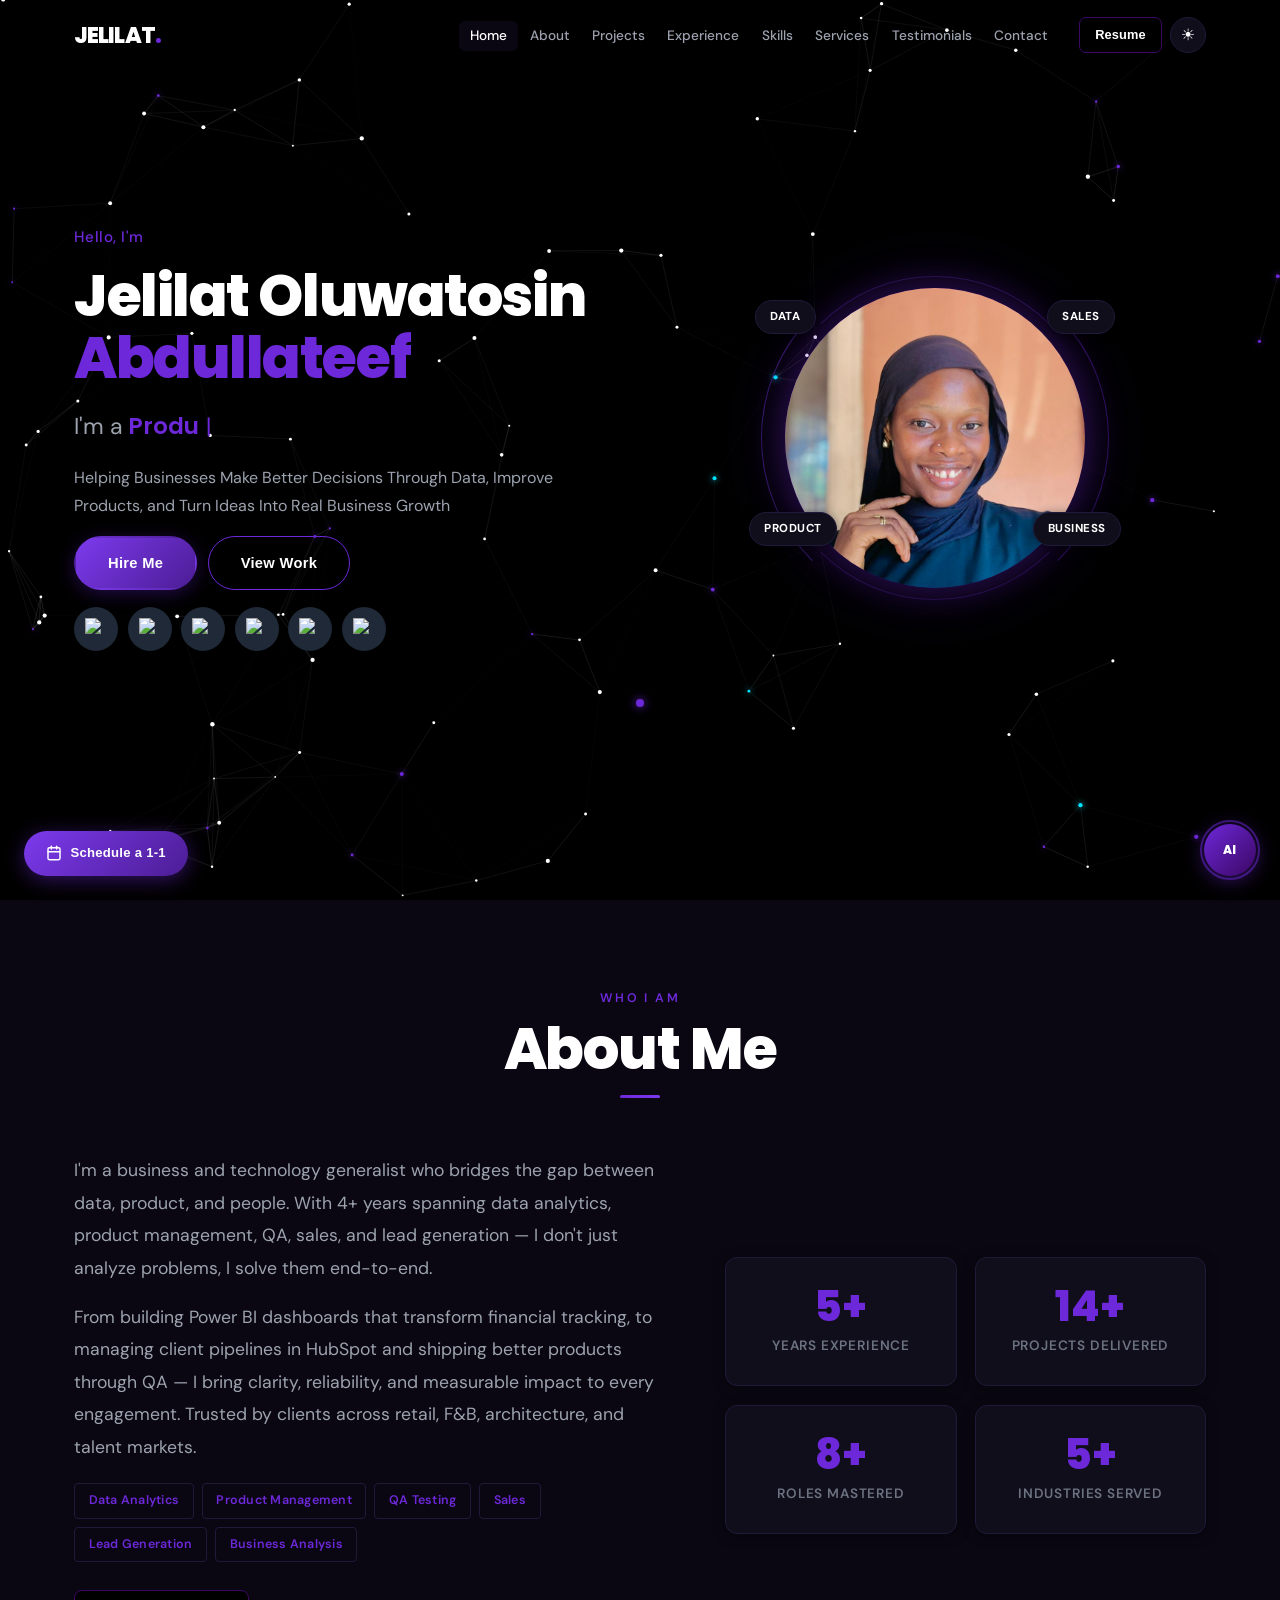
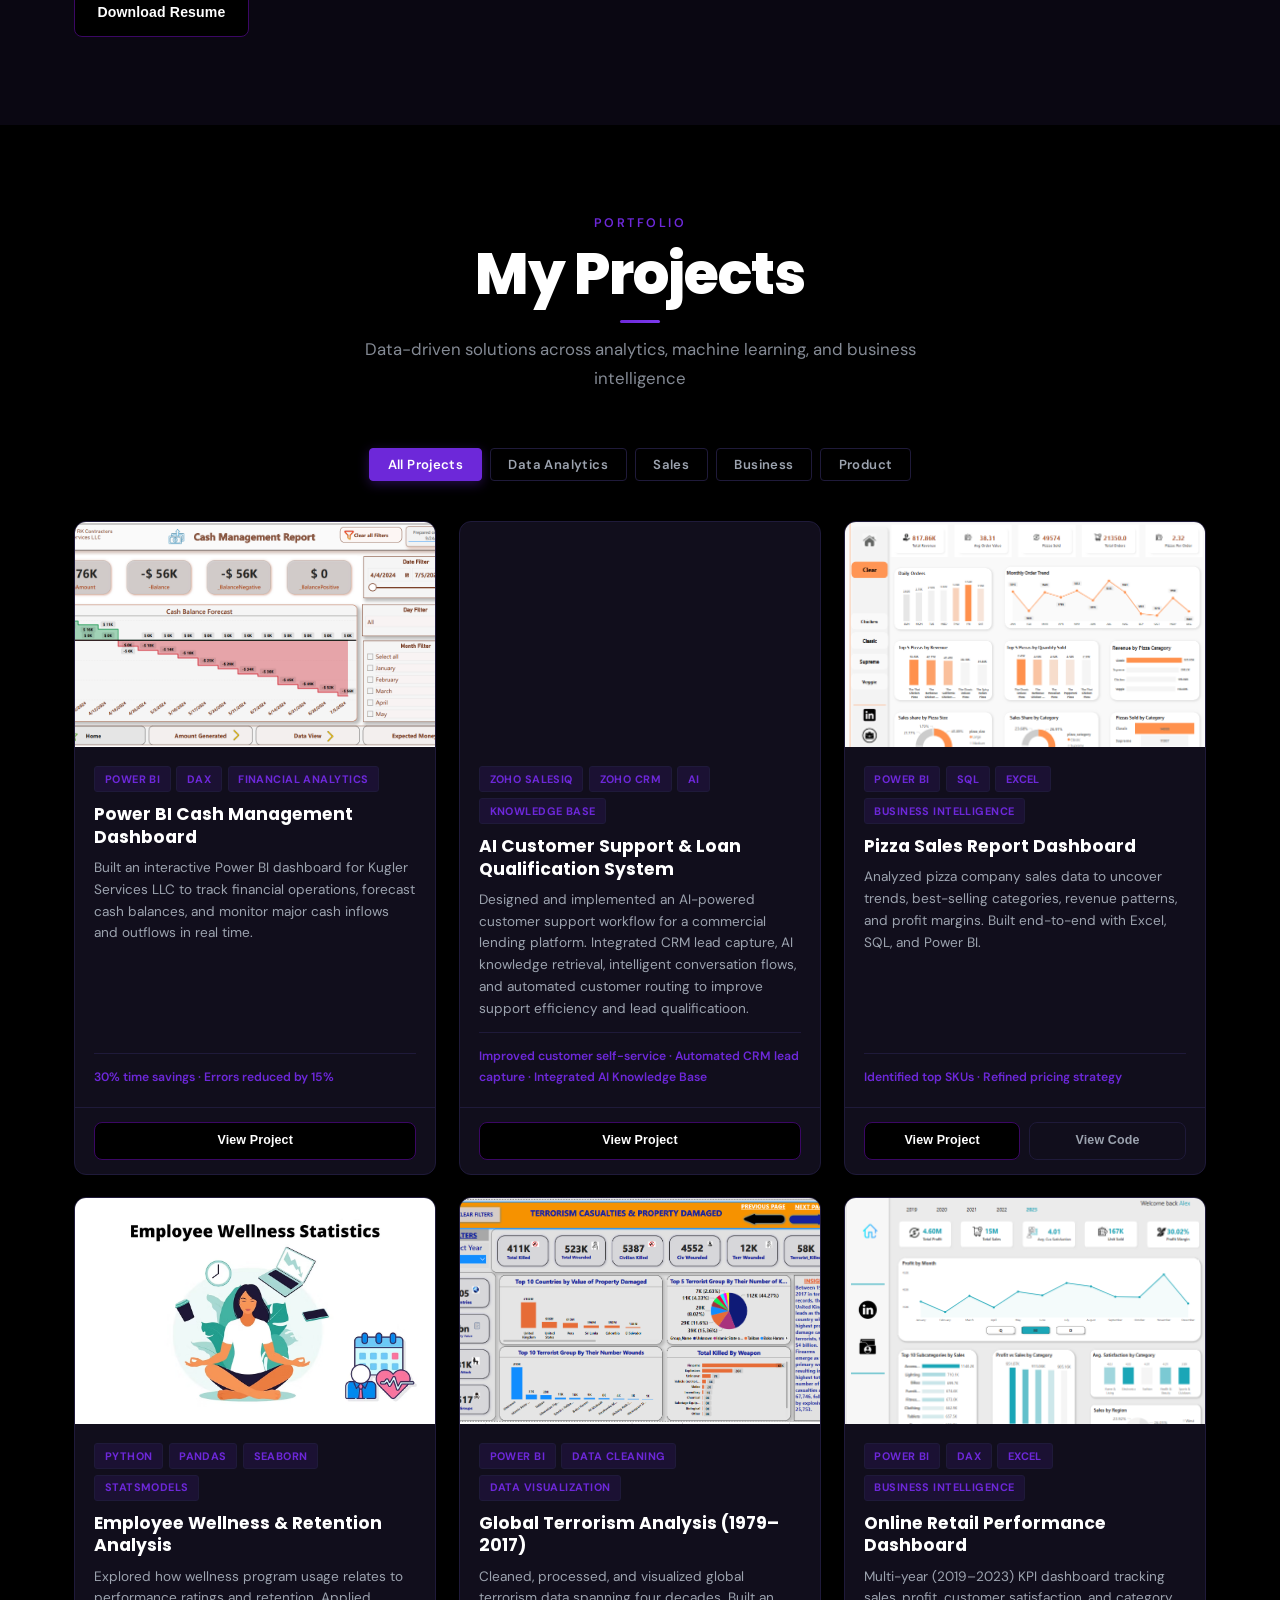
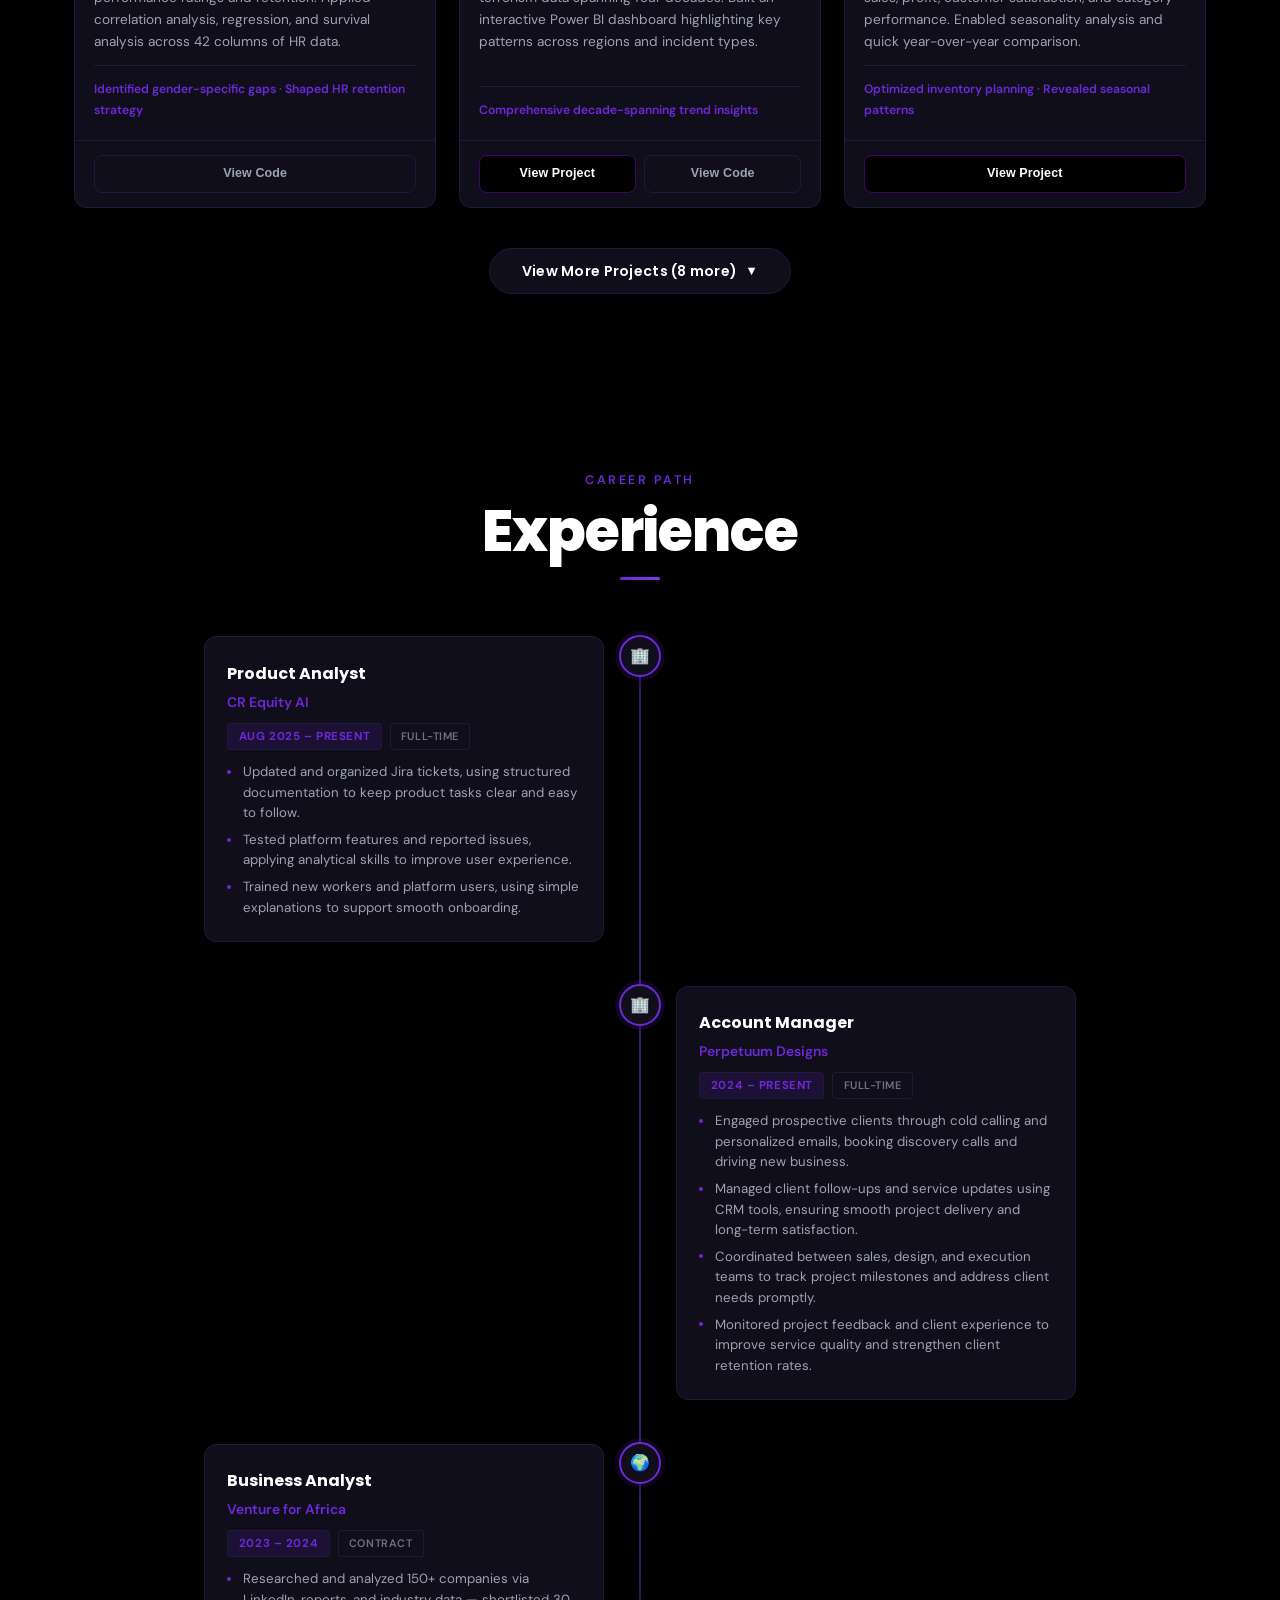
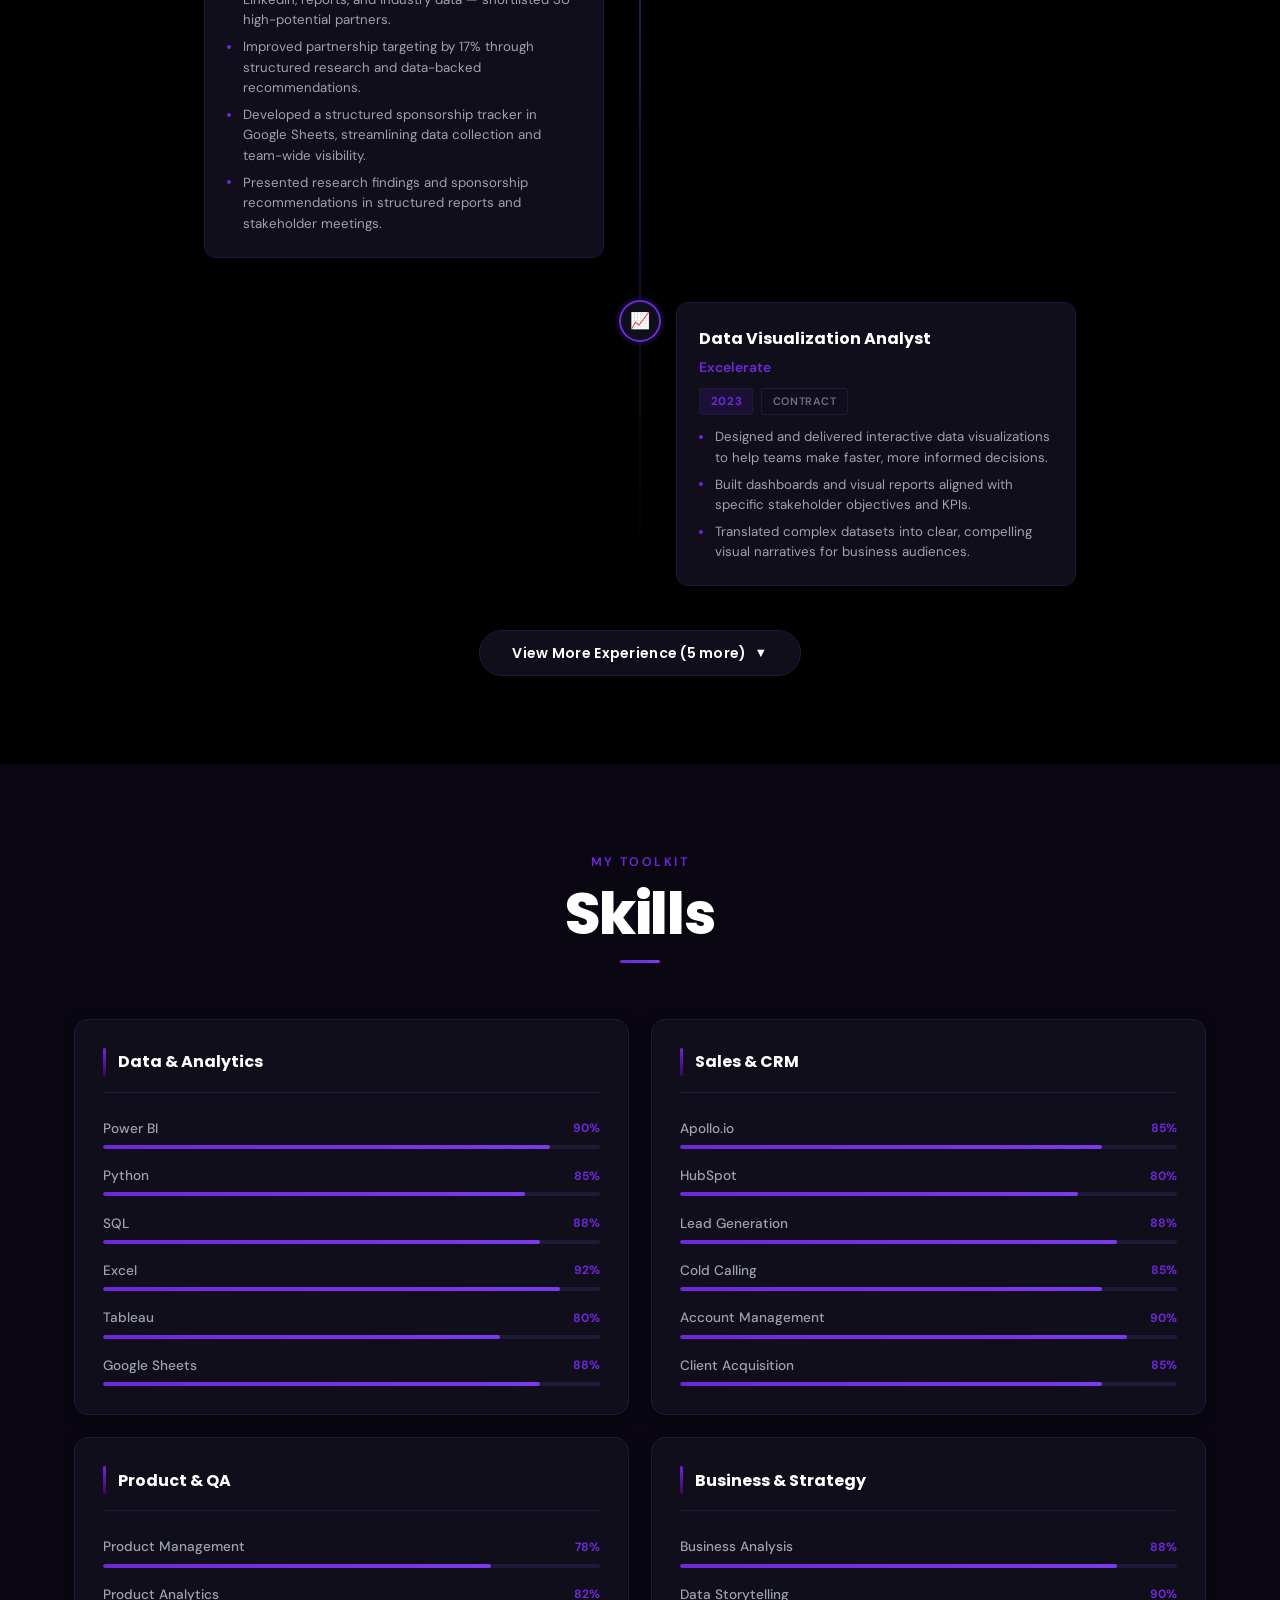
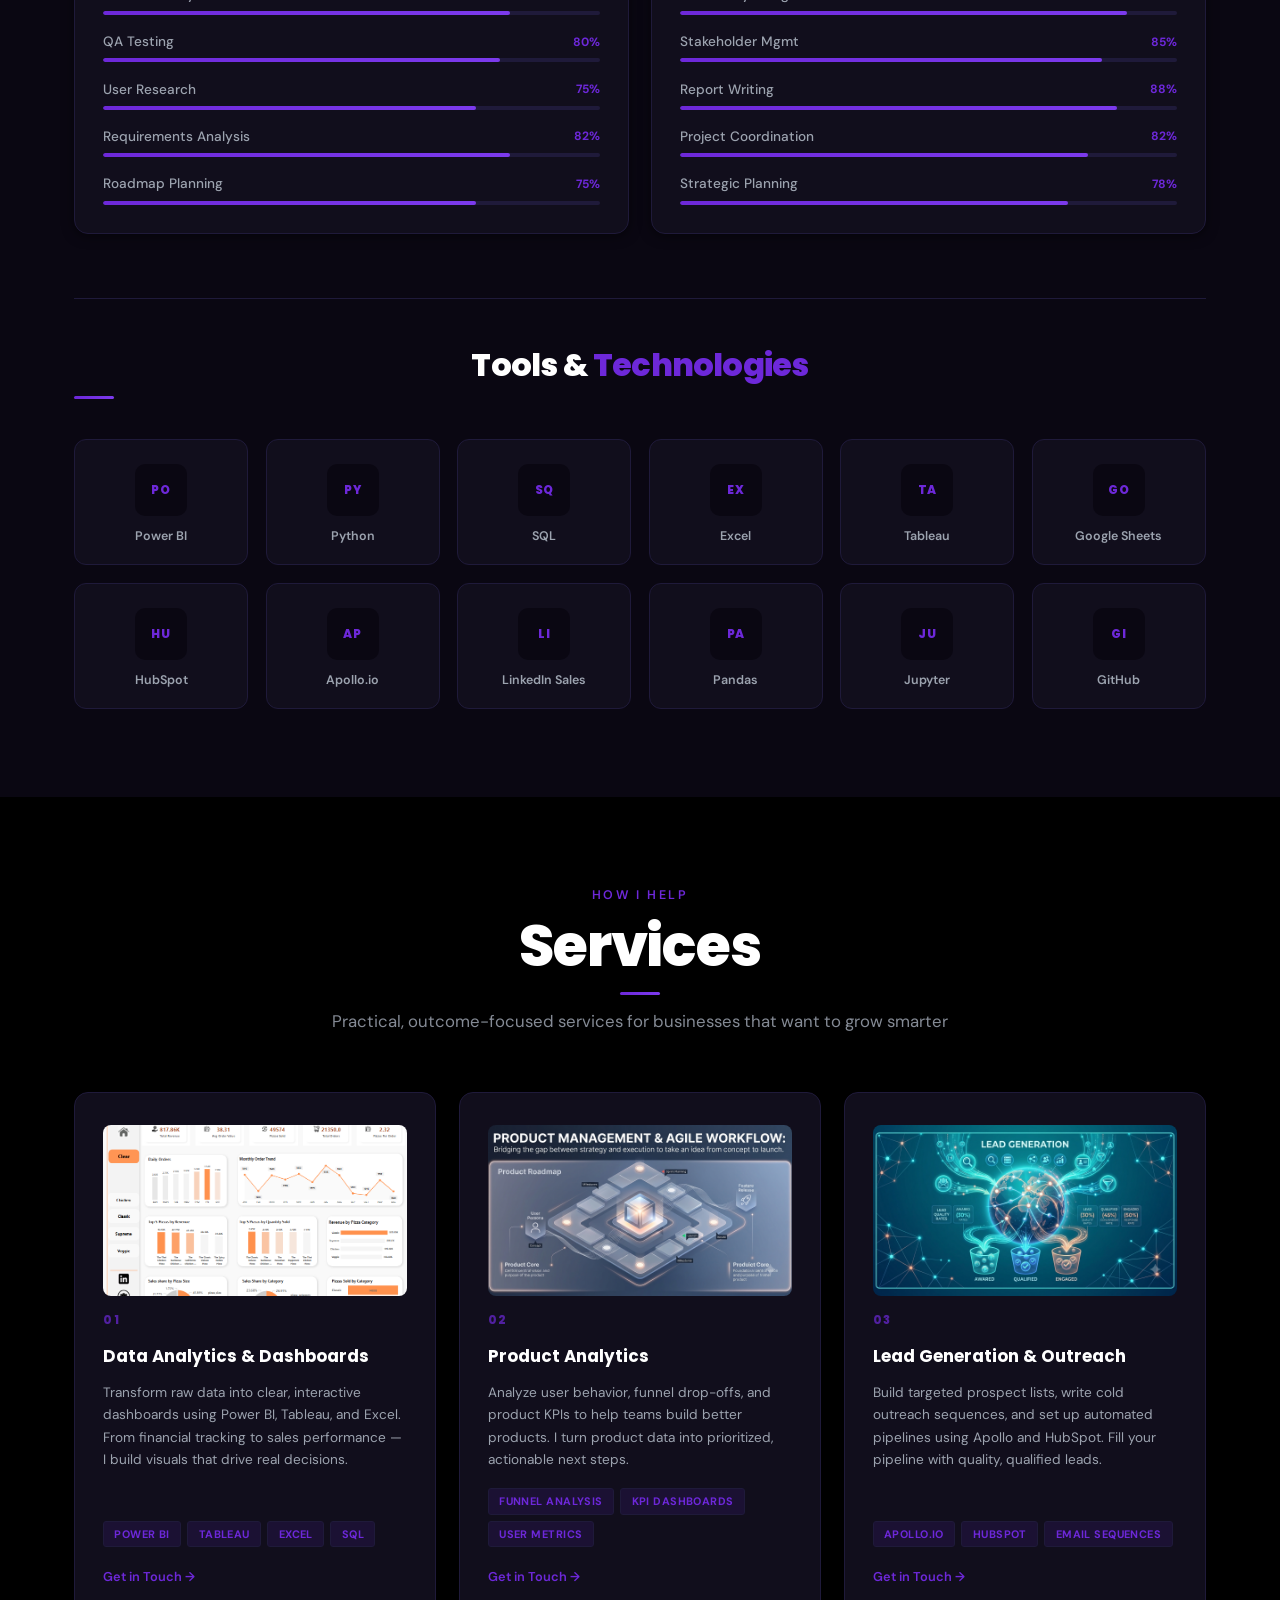
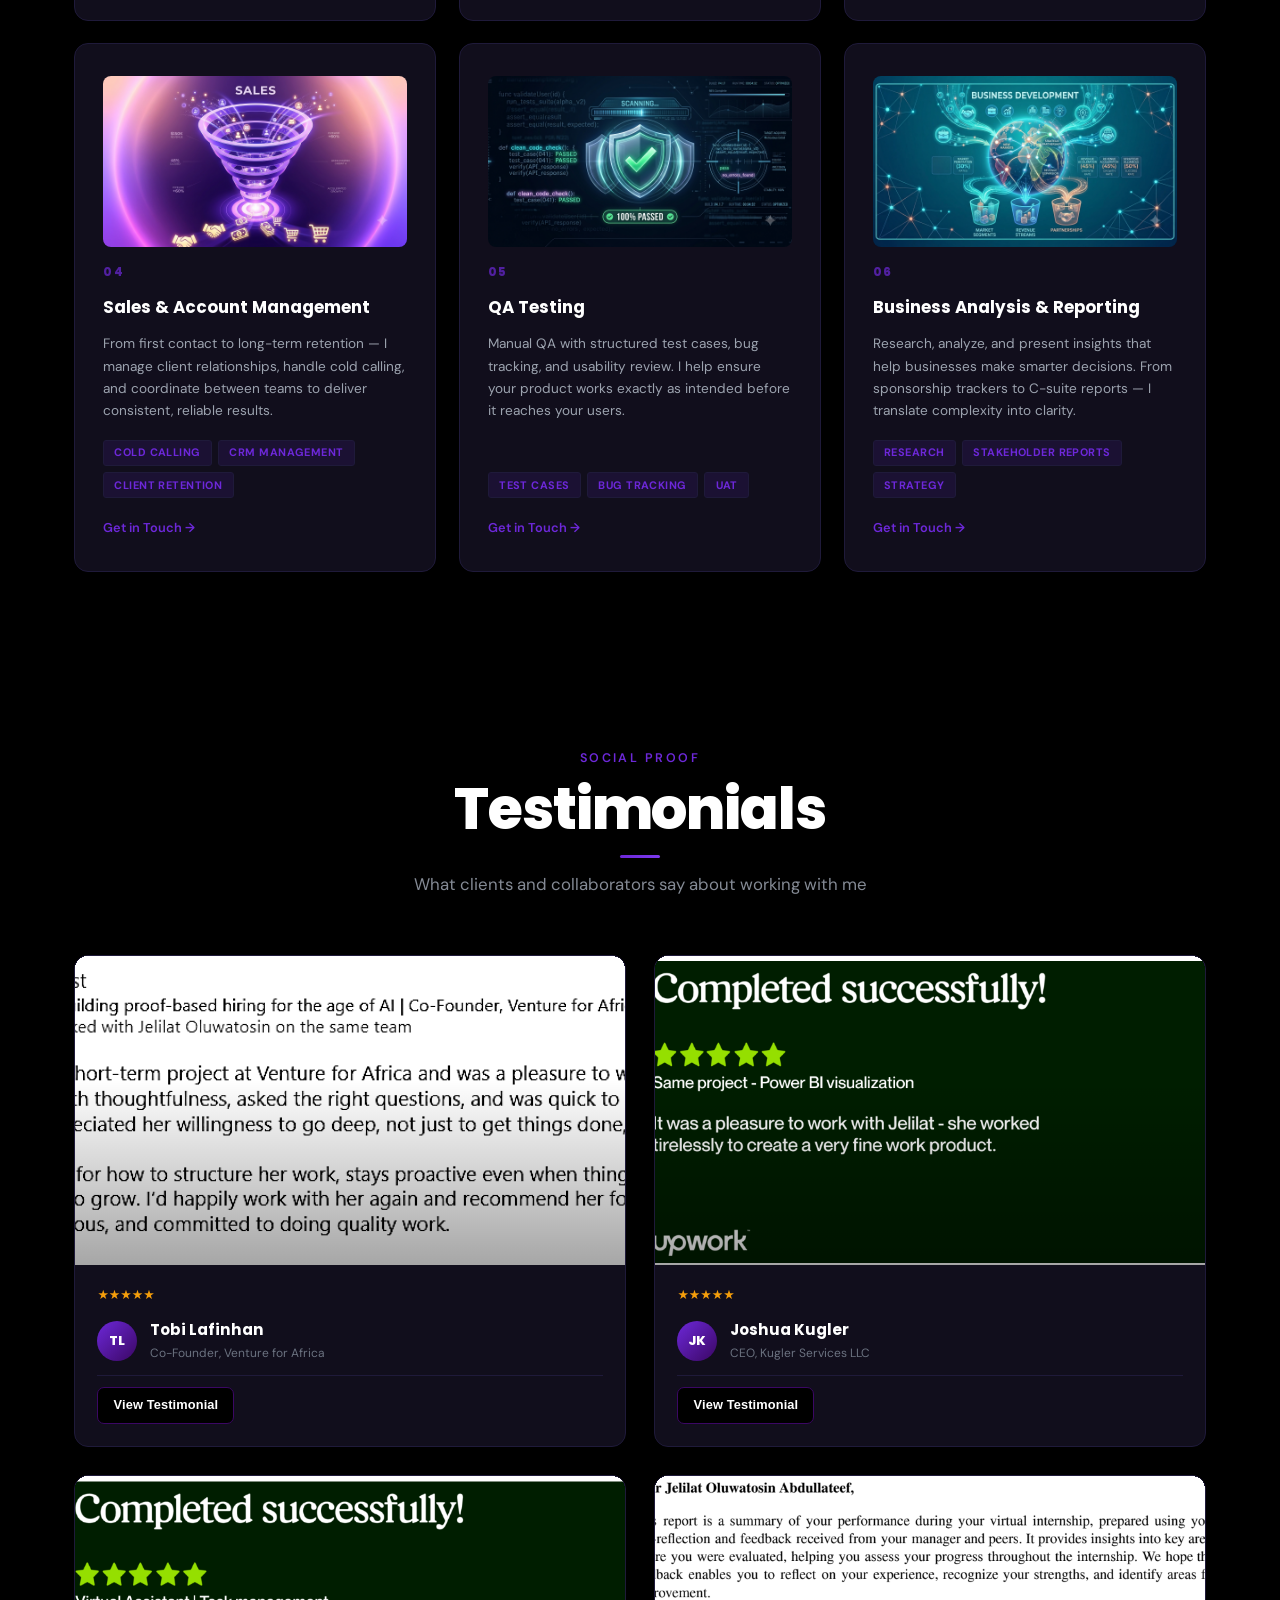
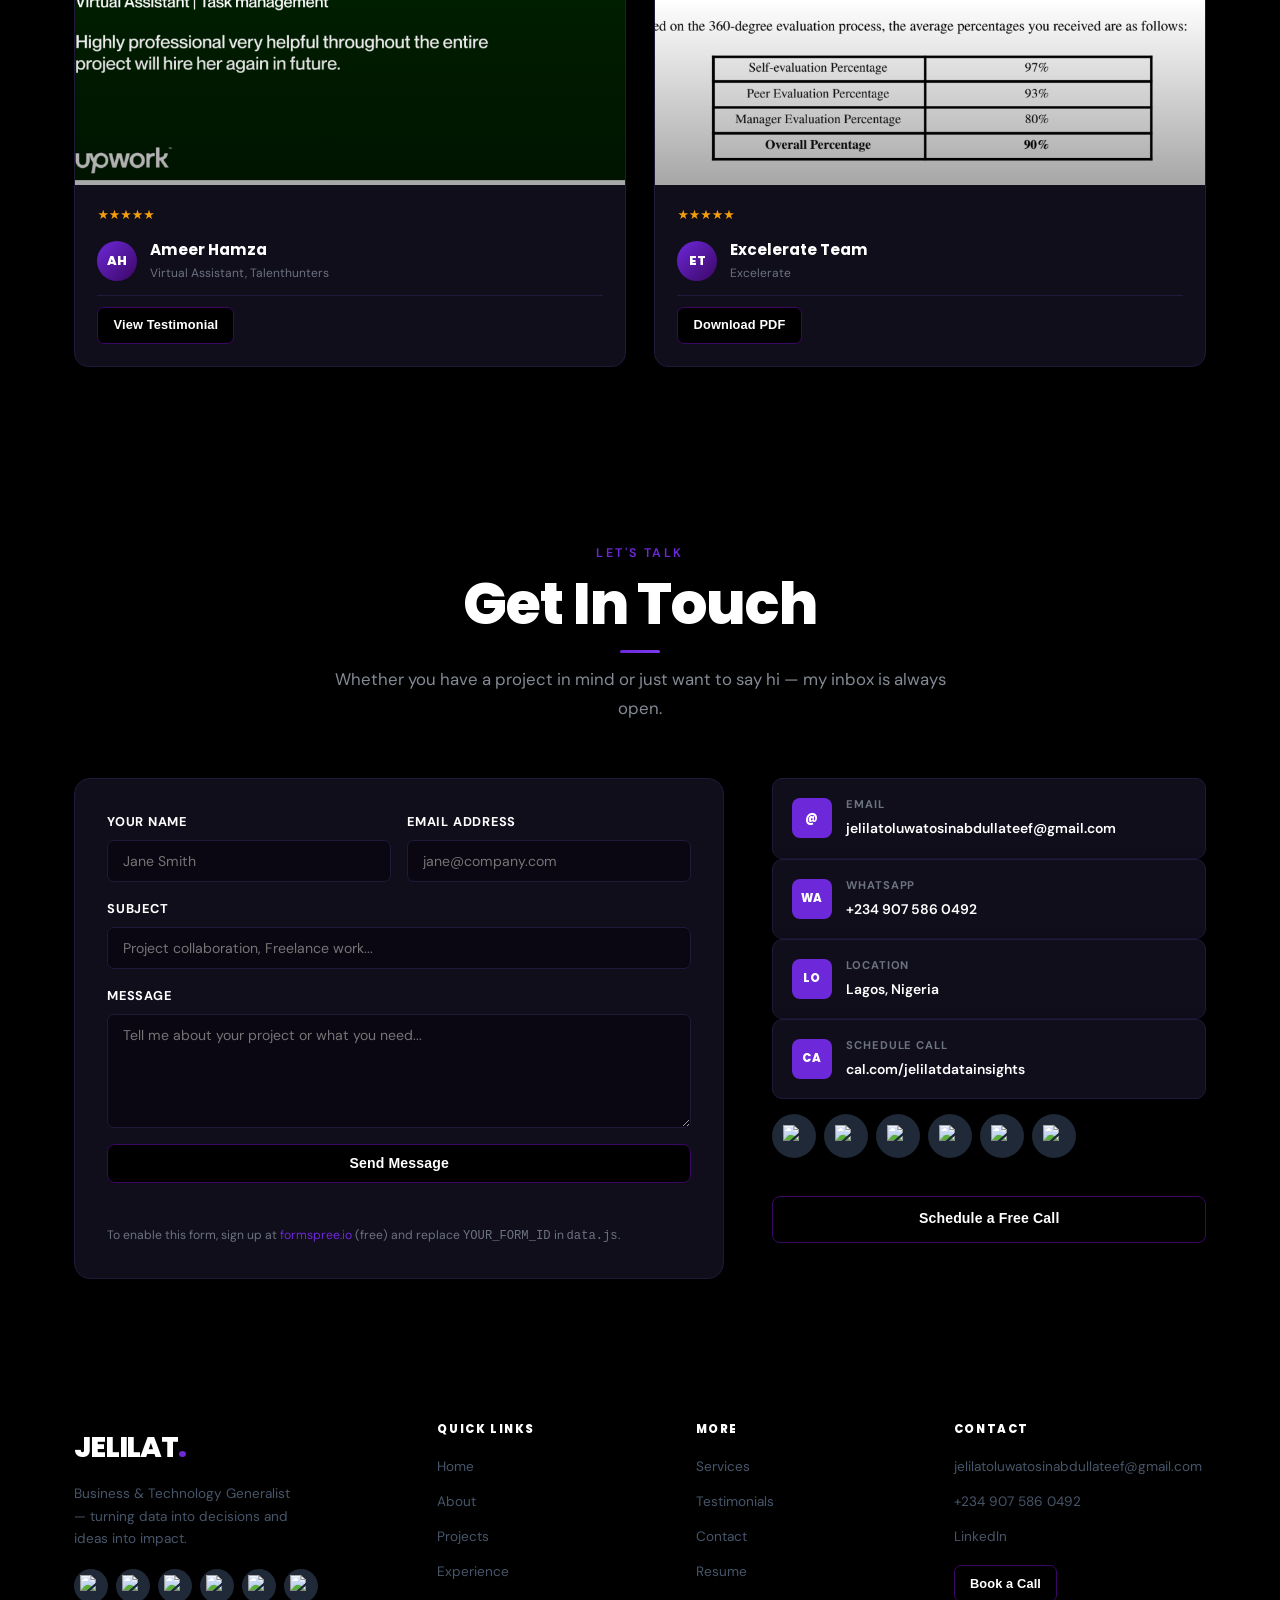
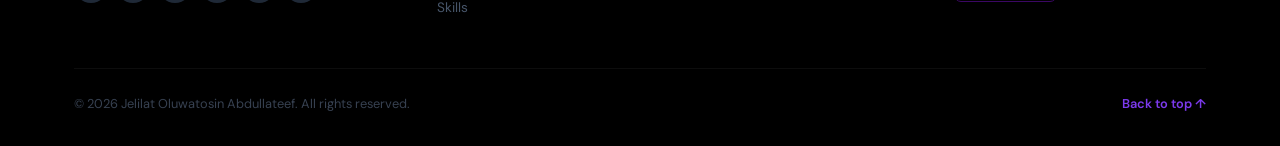
==== commit b69cc277: "Add SEO improvements" ====
--- a/index.html
+++ b/index.html
@@ -107,6 +107,114 @@
 </head>
 <body>
 
+  <!-- ═══ NOSCRIPT — pre-rendered content for AI crawlers & search engines ═══
+       Everything inside this block is visible to Googlebot, GPTBot, ClaudeBot,
+       PerplexityBot and any tool that does not execute JavaScript.
+       It is hidden from normal users via CSS display:none on .noscript-seo.   -->
+  <noscript>
+    <div class="noscript-seo" style="position:absolute;left:-9999px;top:-9999px;width:1px;height:1px;overflow:hidden;visibility:hidden;" aria-hidden="true">
+      <h1>Jelilat Oluwatosin Abdullateef</h1>
+      <p>Data Analyst | Product Analyst | Product Manager | Sales Professional | Account Manager | Lead Generation Specialist | QA Tester | Business Analyst | Business Generalist</p>
+      <p>Based in Lagos, Nigeria. Available for remote work globally.</p>
+      <p>Email: jelilatoluwatosinabdullateef@gmail.com | WhatsApp: +2349075860492</p>
+      <p>LinkedIn: https://www.linkedin.com/in/jelilat/ | GitHub: https://github.com/Jelilat25</p>
+
+      <h2>About</h2>
+      <p>I am a business and technology generalist who bridges the gap between data, product, and people. With 4+ years spanning data analytics, product management, QA, sales, and lead generation, I don't just analyze problems — I solve them end-to-end. From building Power BI dashboards that transform financial tracking, to managing client pipelines in HubSpot and shipping better products through QA, I bring clarity, reliability, and measurable impact to every engagement. Trusted by clients across retail, F&B, architecture, and talent markets.</p>
+
+      <h2>Skills</h2>
+      <h3>Data &amp; Analytics</h3>
+      <p>Power BI (90%), Python (85%), SQL (88%), Microsoft Excel (92%), Tableau (80%), Google Sheets (88%)</p>
+      <h3>Sales &amp; CRM</h3>
+      <p>Apollo.io (85%), HubSpot (80%), Lead Generation (88%), Cold Calling (85%), Account Management (90%), Client Acquisition (85%)</p>
+      <h3>Product &amp; QA</h3>
+      <p>Product Management (78%), Product Analytics (82%), QA Testing (80%), User Research (75%), Requirements Analysis (82%), Roadmap Planning (75%)</p>
+      <h3>Business &amp; Strategy</h3>
+      <p>Business Analysis (88%), Data Storytelling (90%), Stakeholder Management (85%), Report Writing (88%), Project Coordination (82%), Strategic Planning (78%)</p>
+
+      <h2>Work Experience</h2>
+      <h3>Product Analyst — CR Equity AI (Aug 2025 – Present, Full-time)</h3>
+      <p>Updated and organized Jira tickets using structured documentation. Tested platform features and reported issues to improve user experience. Trained new workers and platform users to support smooth onboarding.</p>
+
+      <h3>Account Manager — Perpetuum Designs (2024 – Present, Full-time)</h3>
+      <p>Engaged prospective clients through cold calling and personalized emails, booking discovery calls and driving new business. Managed client follow-ups using CRM tools. Coordinated between sales, design, and execution teams to track project milestones.</p>
+
+      <h3>Business Analyst — Venture for Africa (2023 – 2024, Contract)</h3>
+      <p>Researched and analyzed 150+ companies via LinkedIn, shortlisted 30 high-potential partners. Improved partnership targeting by 17%. Developed a structured sponsorship tracker in Google Sheets.</p>
+
+      <h3>Data Visualization Analyst — Excelerate (2023, Contract)</h3>
+      <p>Designed and delivered interactive data visualizations. Built dashboards aligned with stakeholder KPIs. Translated complex datasets into compelling visual narratives.</p>
+
+      <h3>Freelance Data Analyst — Taste DNA (2022 – 2023, Freelance)</h3>
+      <p>Led data team assessing Facebook ad campaign performance, identifying four low-performing ads. Analyzed Reach, CTR, and CPR metrics. Reduced data entry errors by 20% through Excel data cleaning.</p>
+
+      <h3>Freelance Data Analyst — Kugler Services LLC (2022, Freelance)</h3>
+      <p>Built Power BI cash management dashboard achieving 30% time savings. Reduced financial tracking errors by 15% through automated dashboard refresh.</p>
+
+      <h3>Data Analyst Intern — Intern Career (2022, Internship)</h3>
+      <p>Conducted global terrorism analysis using Excel and Power BI. Analyzed top 1,000 YouTube streamers using Python, improving engagement recommendations by 15%.</p>
+
+      <h3>Data Analyst Intern — MeriSKILL (2021 – 2022, Internship)</h3>
+      <p>Predicted diabetes using Python classification models. Conducted sales data analysis with Power BI and Excel. Explored employee turnover using SQL and Power BI.</p>
+
+      <h3>Mathematics Teacher — Crownford Model School (2019 – 2021, Full-time)</h3>
+      <p>Boosted student math proficiency by 20% through innovative teaching strategies. Developed curriculum materials improving classroom engagement.</p>
+
+      <h2>Projects</h2>
+      <h3>Power BI Cash Management Dashboard</h3>
+      <p>Built an interactive Power BI dashboard for Kugler Services LLC to track financial operations and forecast cash balances. Result: 30% time savings, errors reduced by 15%.</p>
+
+      <h3>Pizza Sales Report Dashboard</h3>
+      <p>Analyzed pizza company sales data using Excel, SQL, and Power BI to uncover trends and profit margins. Identified top SKUs and refined pricing strategy.</p>
+
+      <h3>Employee Wellness &amp; Retention Analysis</h3>
+      <p>Python analysis exploring how wellness program usage relates to performance ratings. Applied correlation analysis, regression, and survival analysis. Identified gender-specific gaps to shape HR retention strategy.</p>
+
+      <h3>Global Terrorism Analysis (1979–2017)</h3>
+      <p>Cleaned and visualized global terrorism data spanning four decades using Power BI. Built an interactive dashboard highlighting patterns across regions.</p>
+
+      <h3>Online Retail Performance Dashboard</h3>
+      <p>Multi-year KPI dashboard tracking sales, profit, customer satisfaction, and category performance. Optimized inventory planning and revealed seasonal patterns.</p>
+
+      <h3>HR Employee Attrition Dashboard</h3>
+      <p>Power BI dashboard surfacing workforce trends, attrition factors, and performance ratings for HR teams.</p>
+
+      <h3>Road Accident Analytics (2021–2022)</h3>
+      <p>Analyzed 417,883 road casualties using Power BI to surface patterns in timing, road types, and vehicle categories.</p>
+
+      <h3>Bike Sales Analysis</h3>
+      <p>Comprehensive study of bicycle sales trends using Excel, SQL, and Power BI. Delivered regional preference mapping and inventory recommendations.</p>
+
+      <h3>Diabetes Prediction Analysis</h3>
+      <p>Applied Python classification models to predict diabetes in Pima Indian females from the National Institute of Diabetes dataset.</p>
+
+      <h3>YouTube Streamers Analysis</h3>
+      <p>Analyzed top 1,000 YouTube streamers using Python (Pandas, Seaborn, Matplotlib). Improved audience engagement recommendations by 15%.</p>
+
+      <h3>Tata Group Online Retail Analysis</h3>
+      <p>Forage job simulation: cleaned retail data, visualized revenue trends in Power BI, delivered C-suite ready presentations.</p>
+
+      <h2>Services Offered</h2>
+      <ul>
+        <li>Data Analytics &amp; Dashboards — Power BI, Tableau, Excel, SQL</li>
+        <li>Product Analytics — Funnel Analysis, KPI Dashboards, User Metrics</li>
+        <li>Lead Generation &amp; Outreach — Apollo.io, HubSpot, Email Sequences</li>
+        <li>Sales &amp; Account Management — Cold Calling, CRM Management, Client Retention</li>
+        <li>QA Testing — Test Cases, Bug Tracking, UAT</li>
+        <li>Business Analysis &amp; Reporting — Research, Stakeholder Reports, Strategy</li>
+      </ul>
+
+      <h2>Contact</h2>
+      <p>Email: jelilatoluwatosinabdullateef@gmail.com</p>
+      <p>WhatsApp: +2349075860492</p>
+      <p>Location: Lagos, Nigeria (available for remote work globally)</p>
+      <p>Schedule a call: https://cal.com/en/jelilatdatainsights</p>
+      <p>LinkedIn: https://www.linkedin.com/in/jelilat/</p>
+      <p>GitHub: https://github.com/Jelilat25</p>
+      <p>NovyPro: https://www.novypro.com/profile_projects/jelilatdatainsights</p>
+    </div>
+  </noscript>
+
   <!-- Aurora Canvas -->
   <canvas id="particle-canvas" aria-hidden="true"></canvas>
 
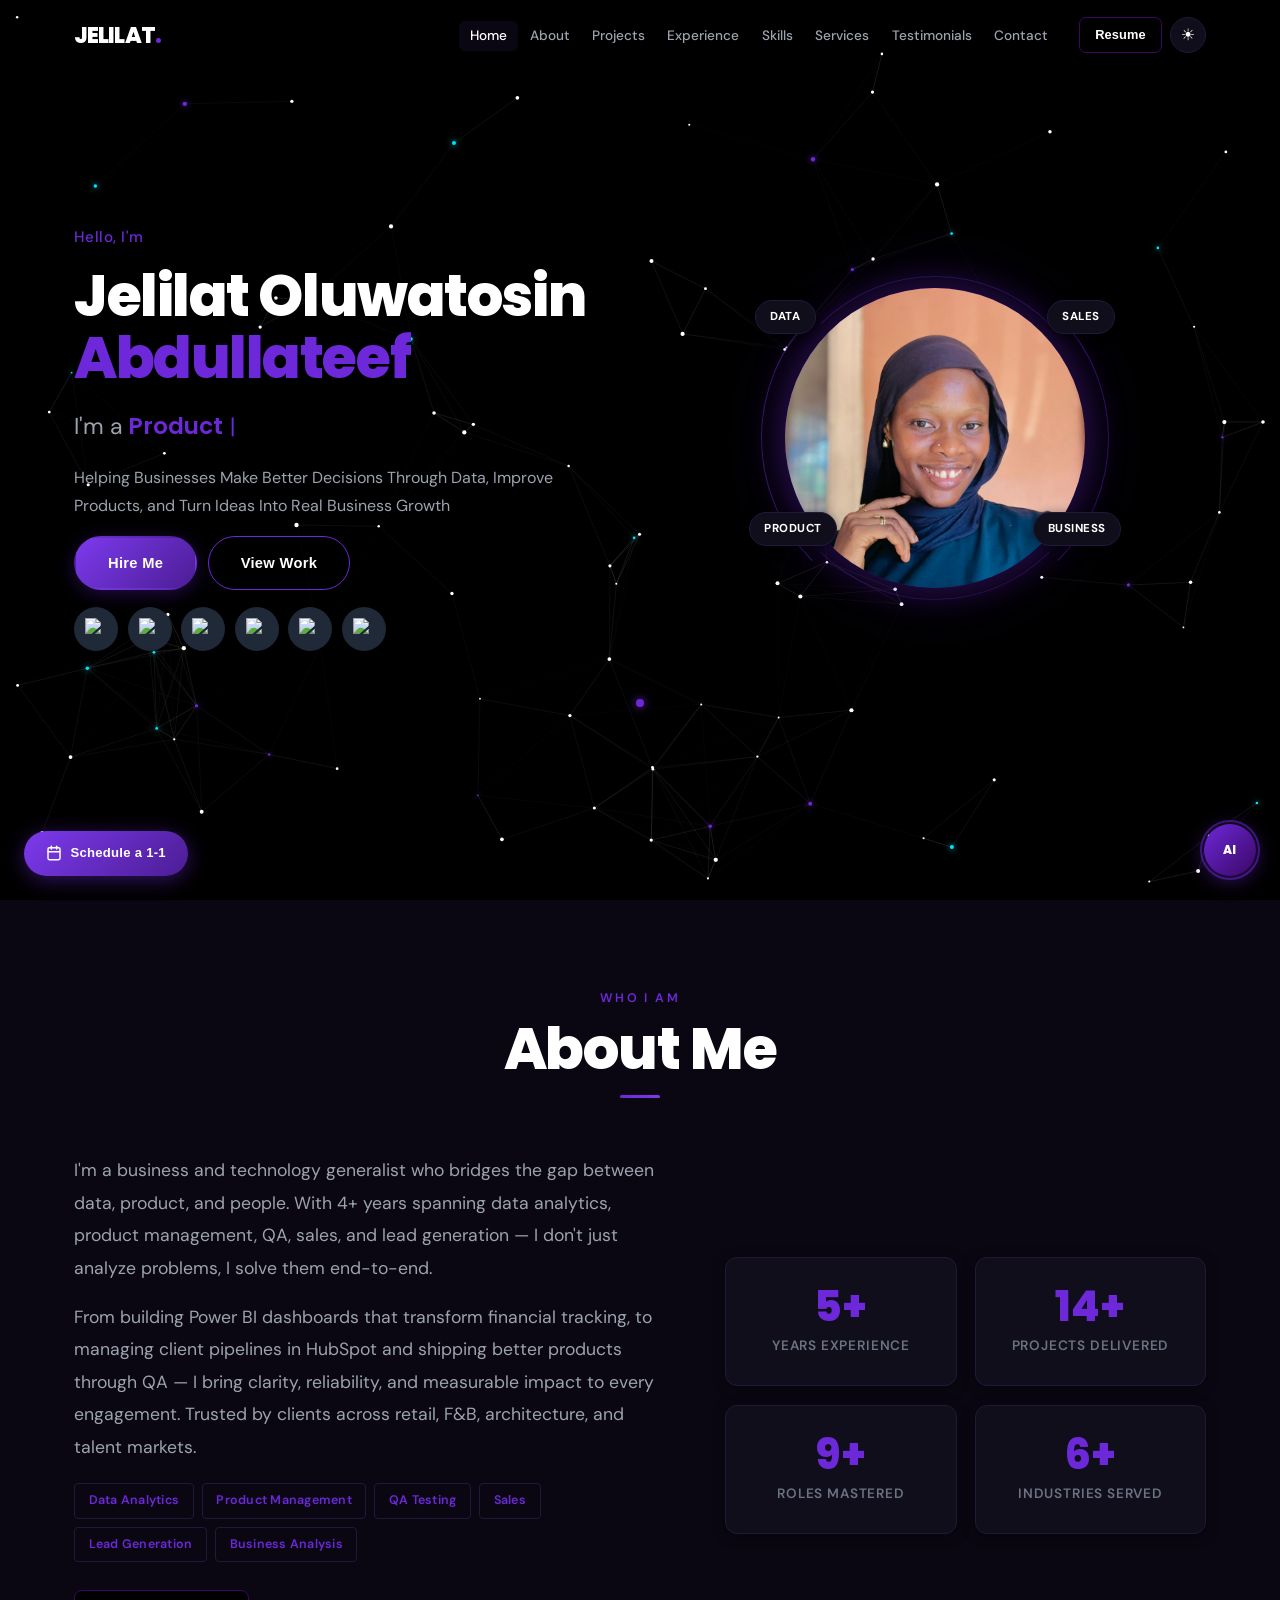
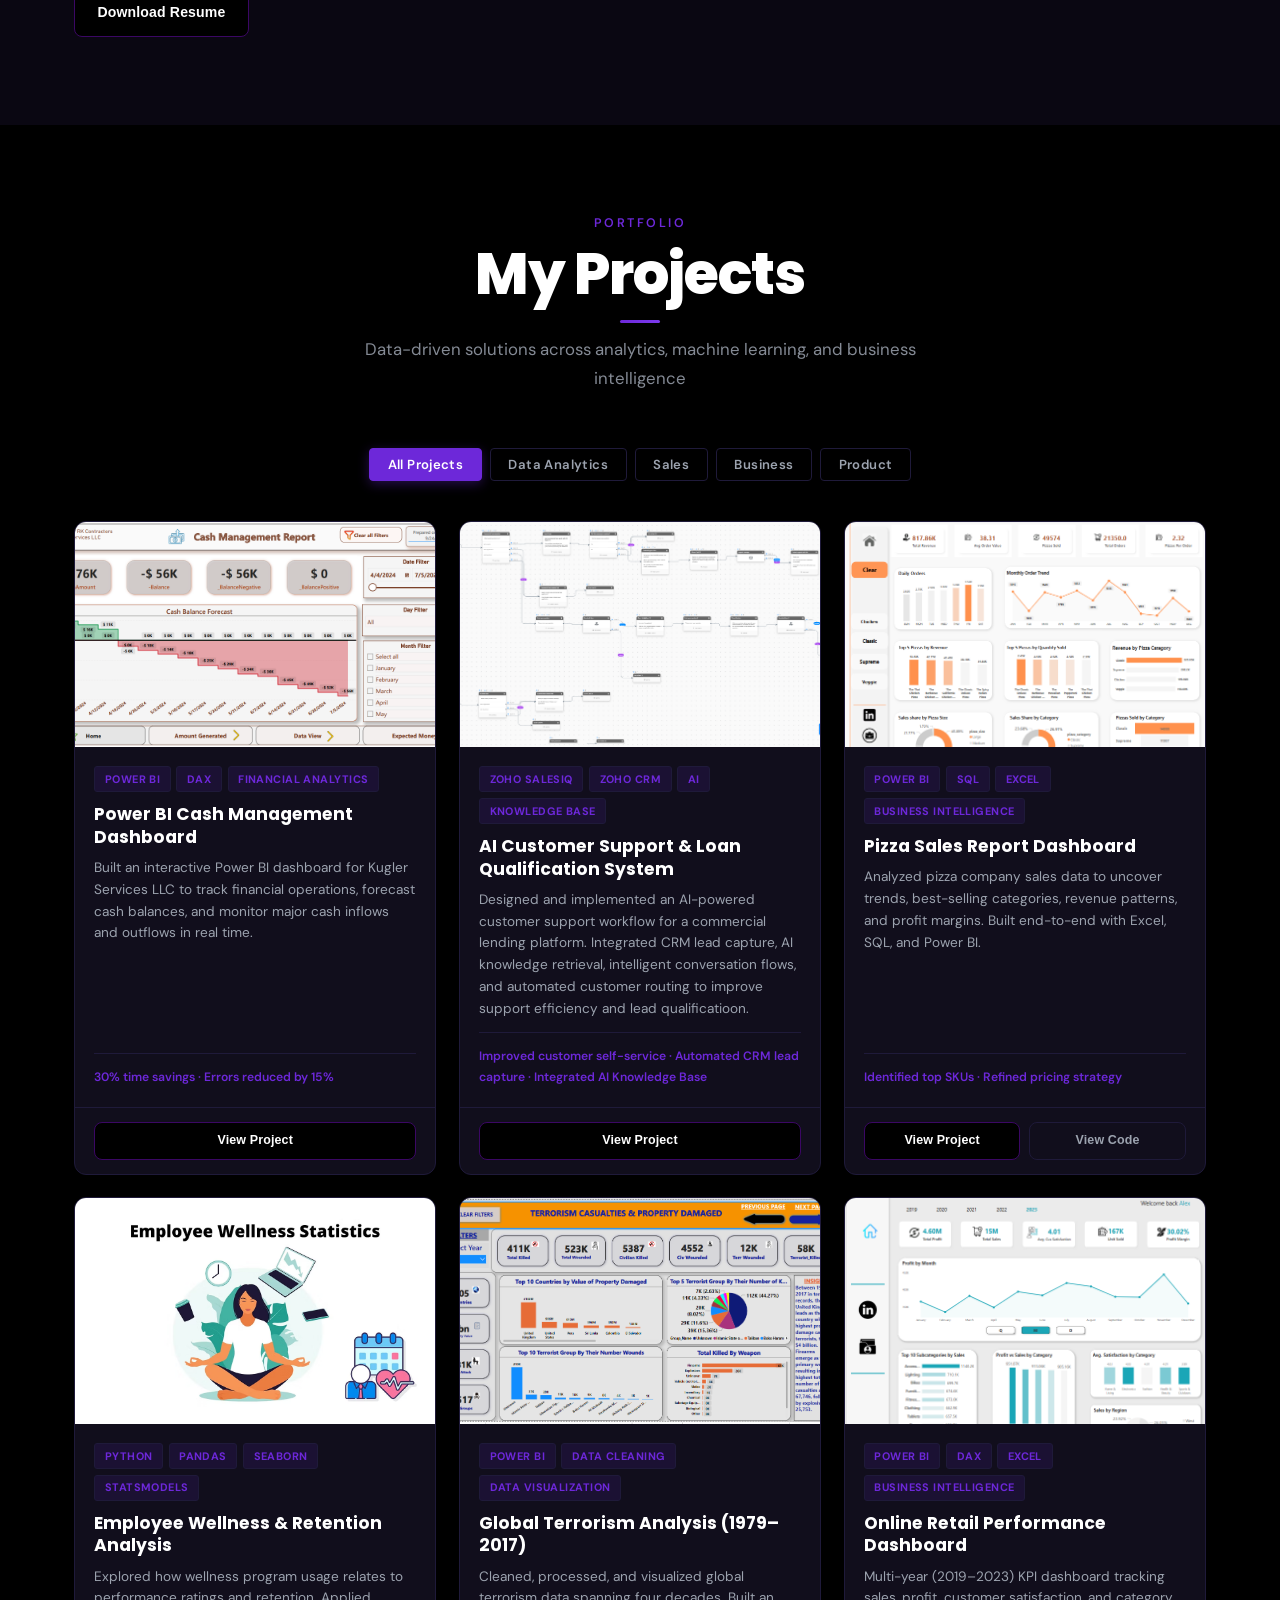
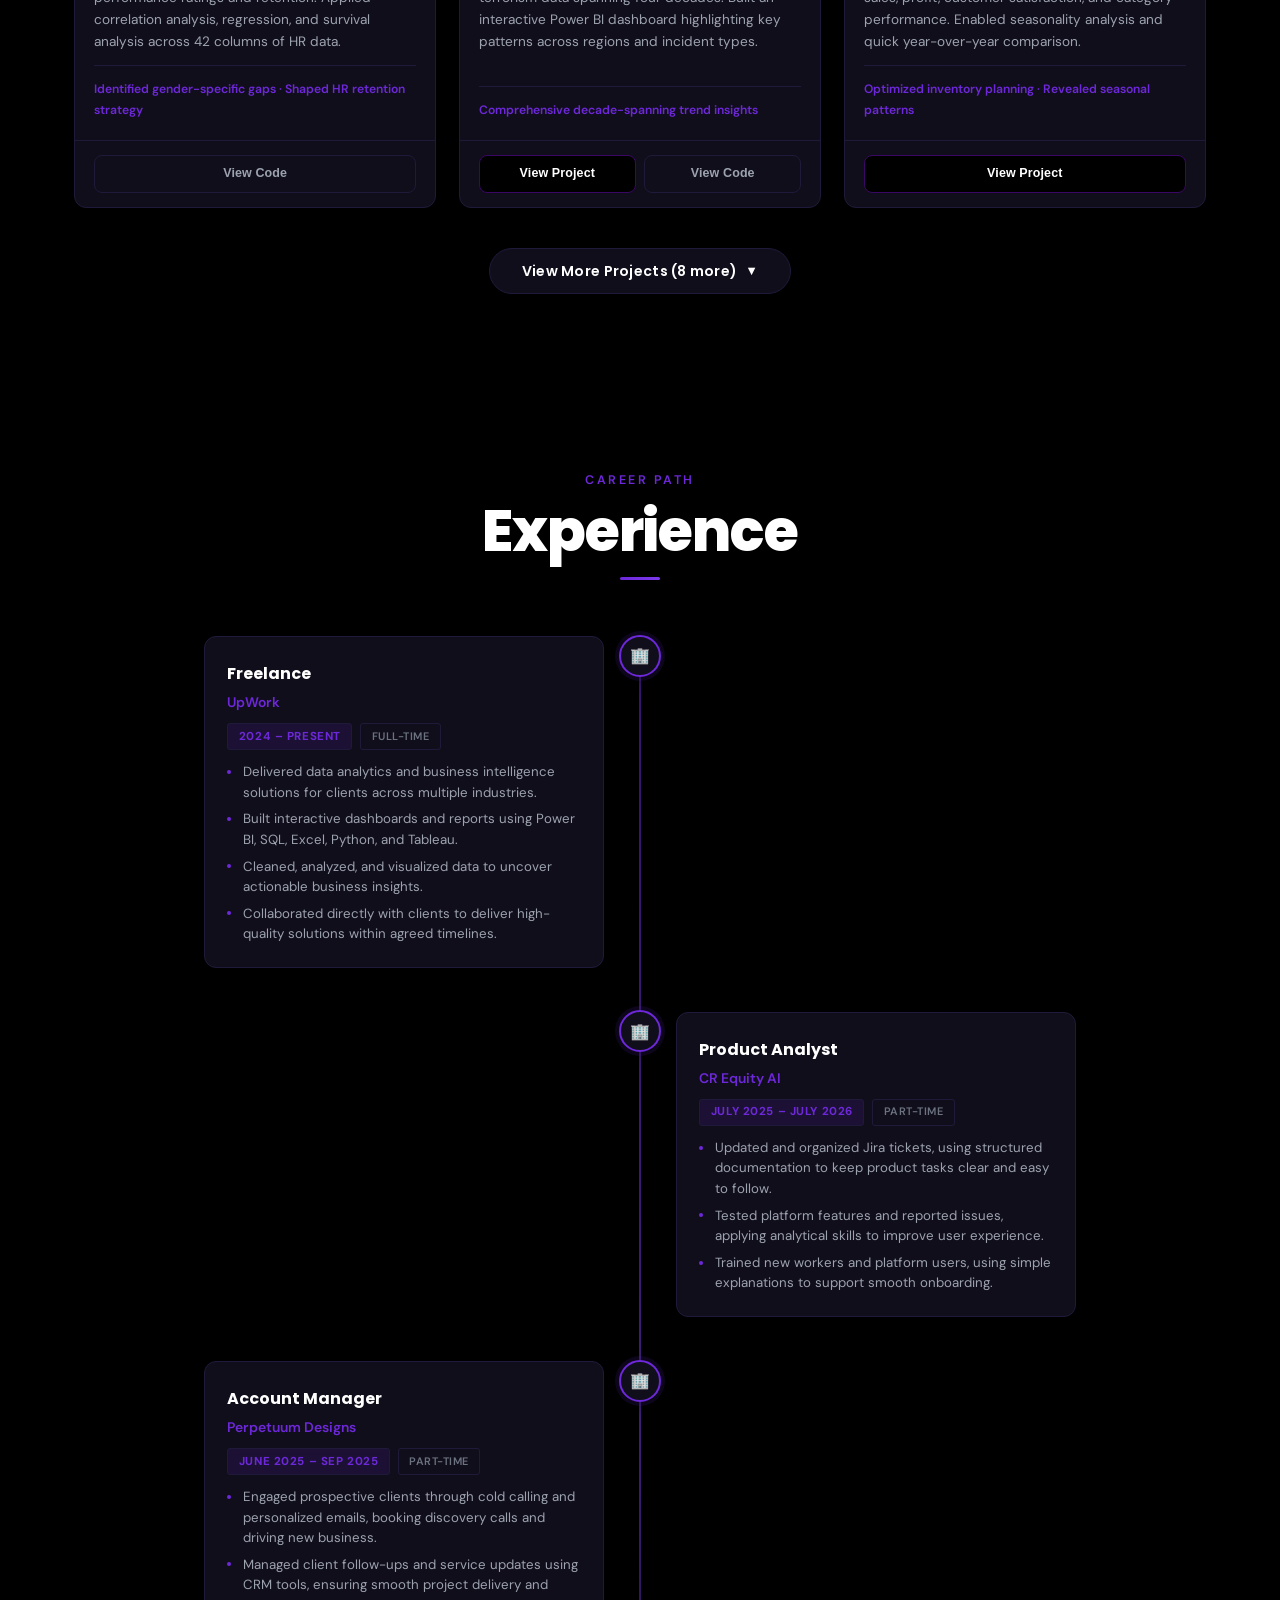
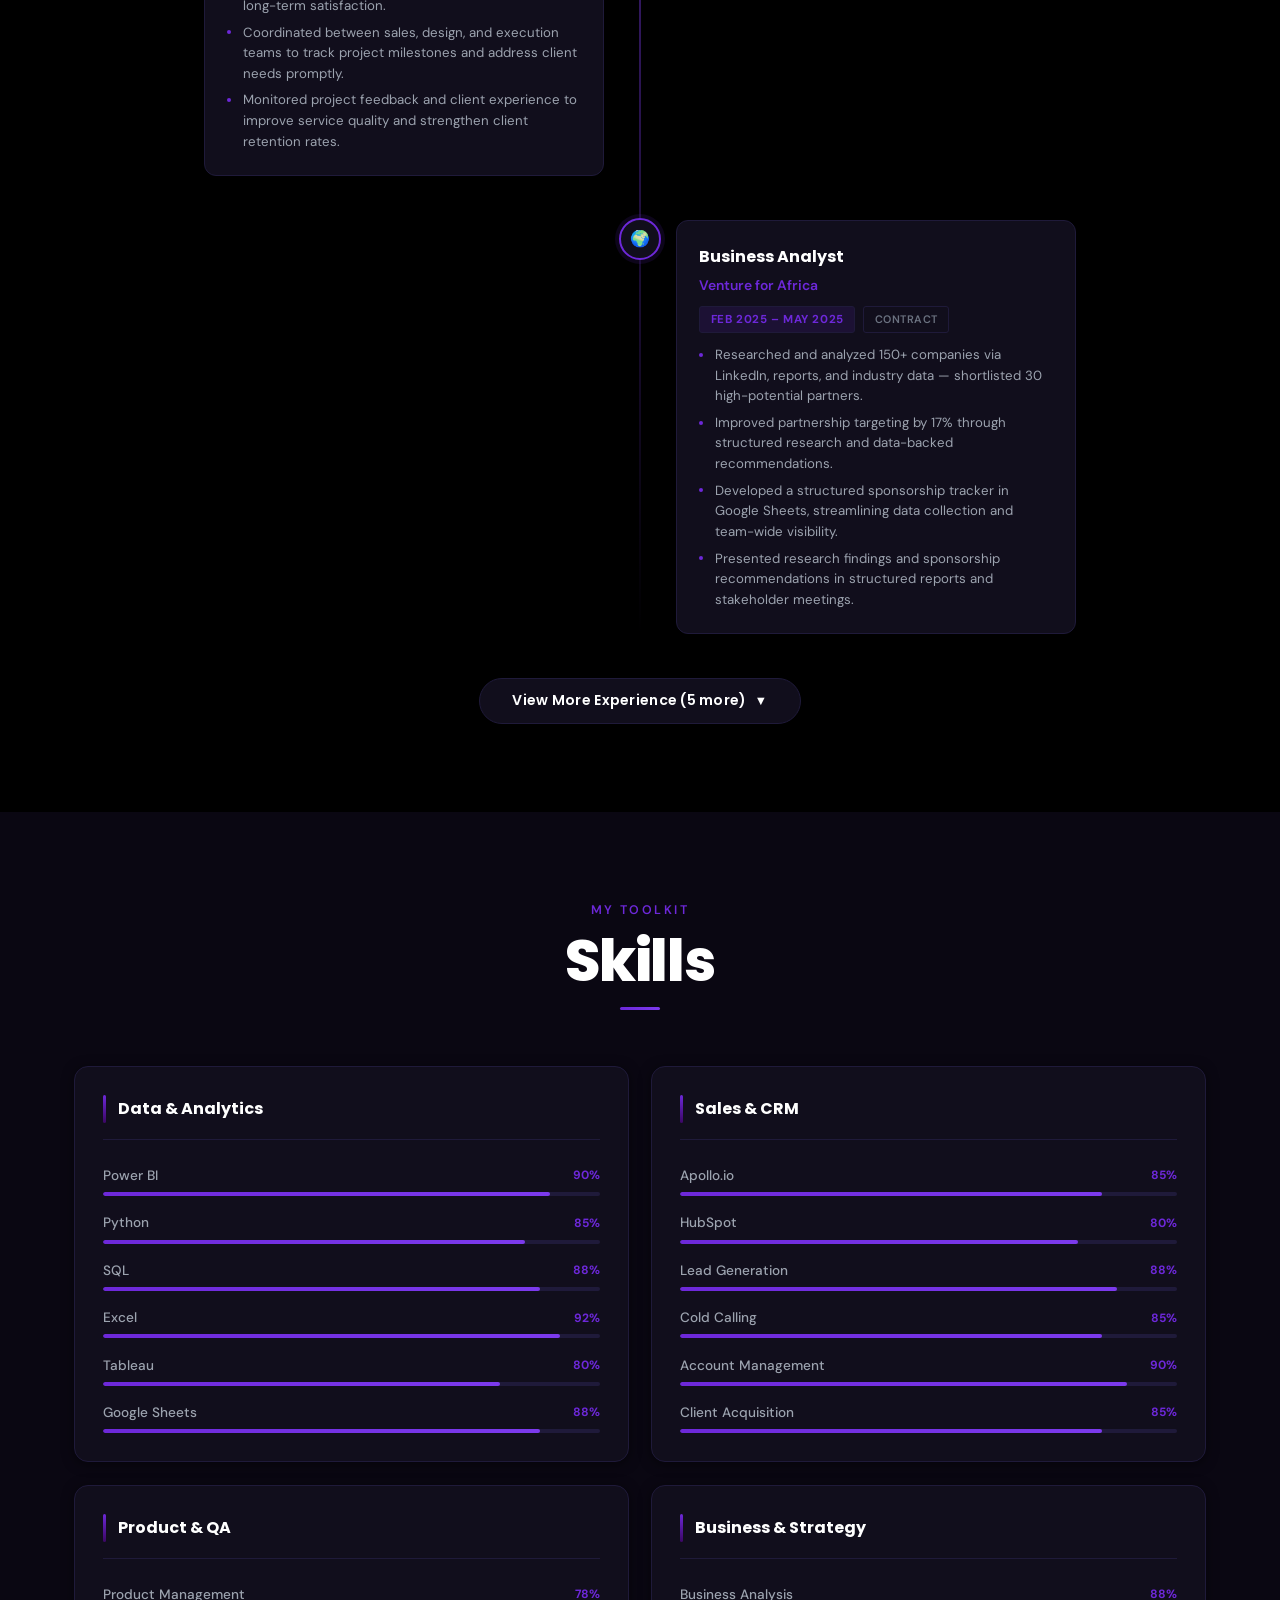
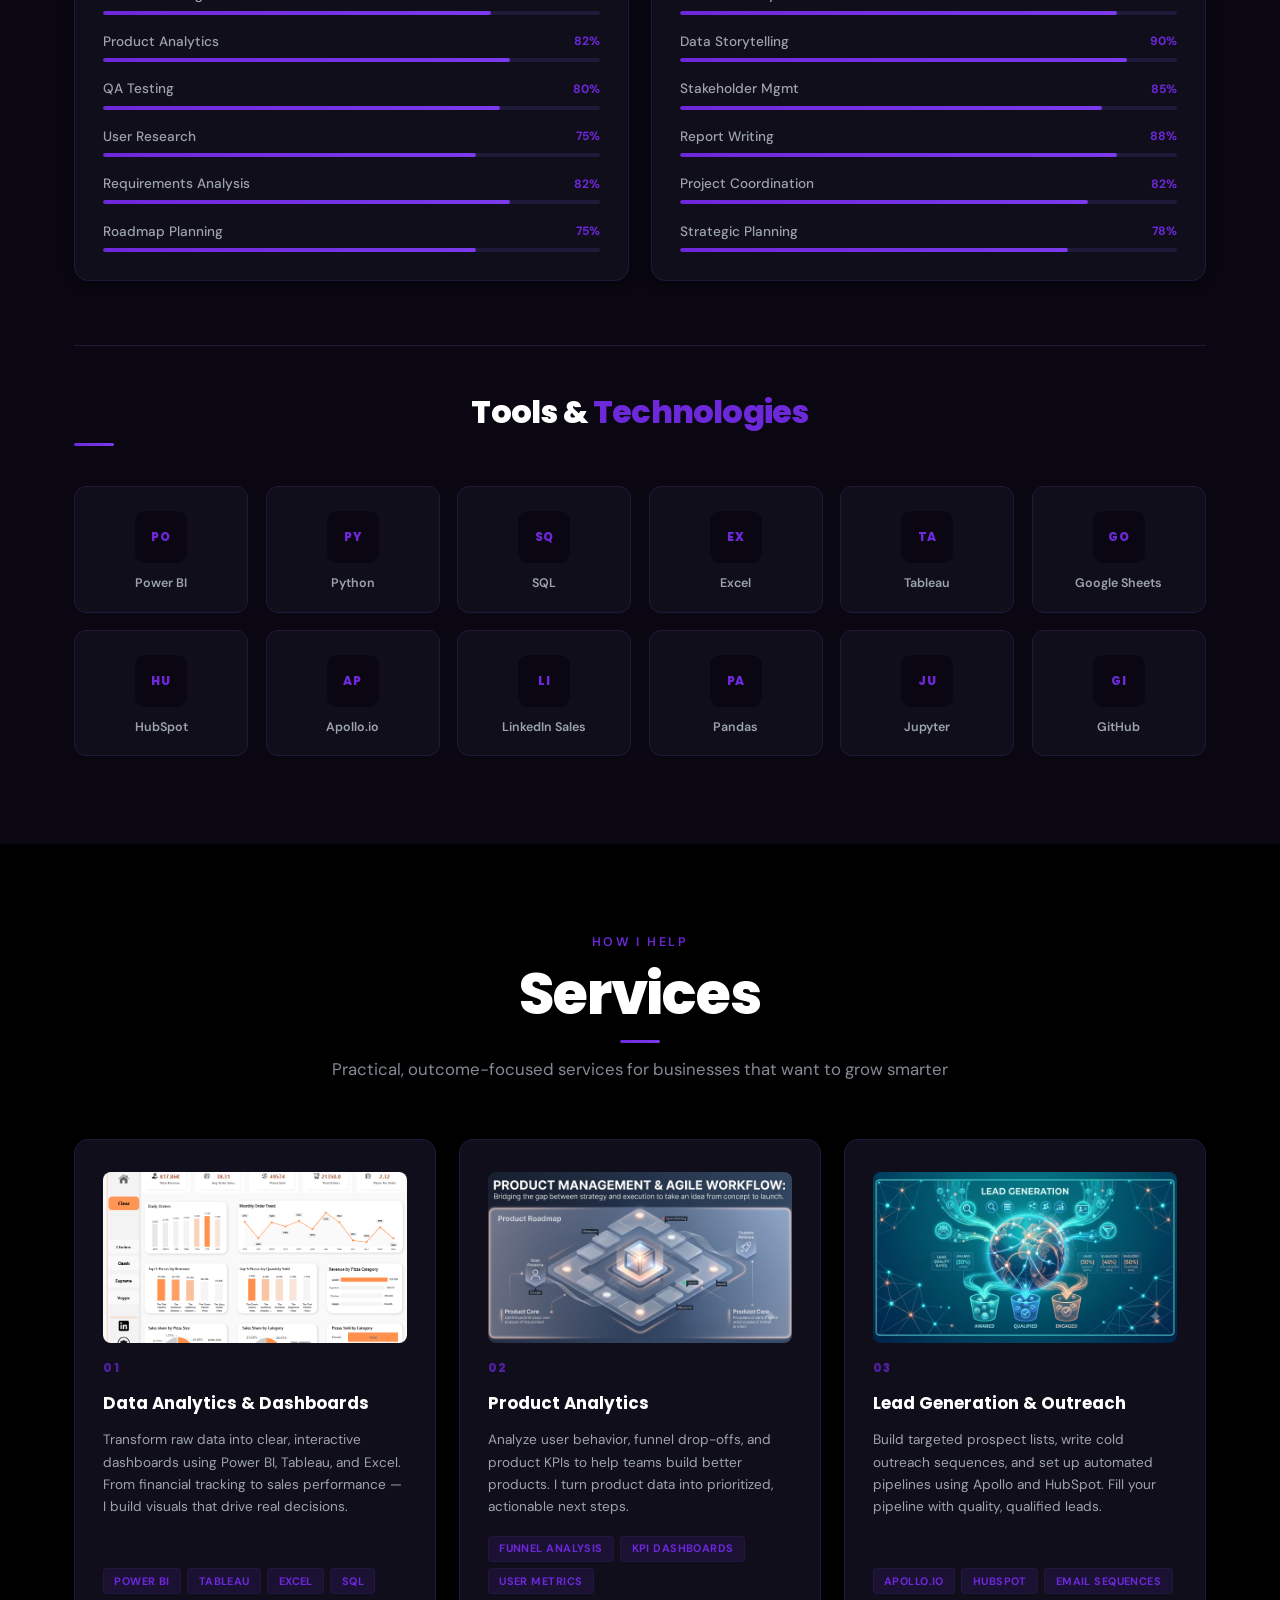
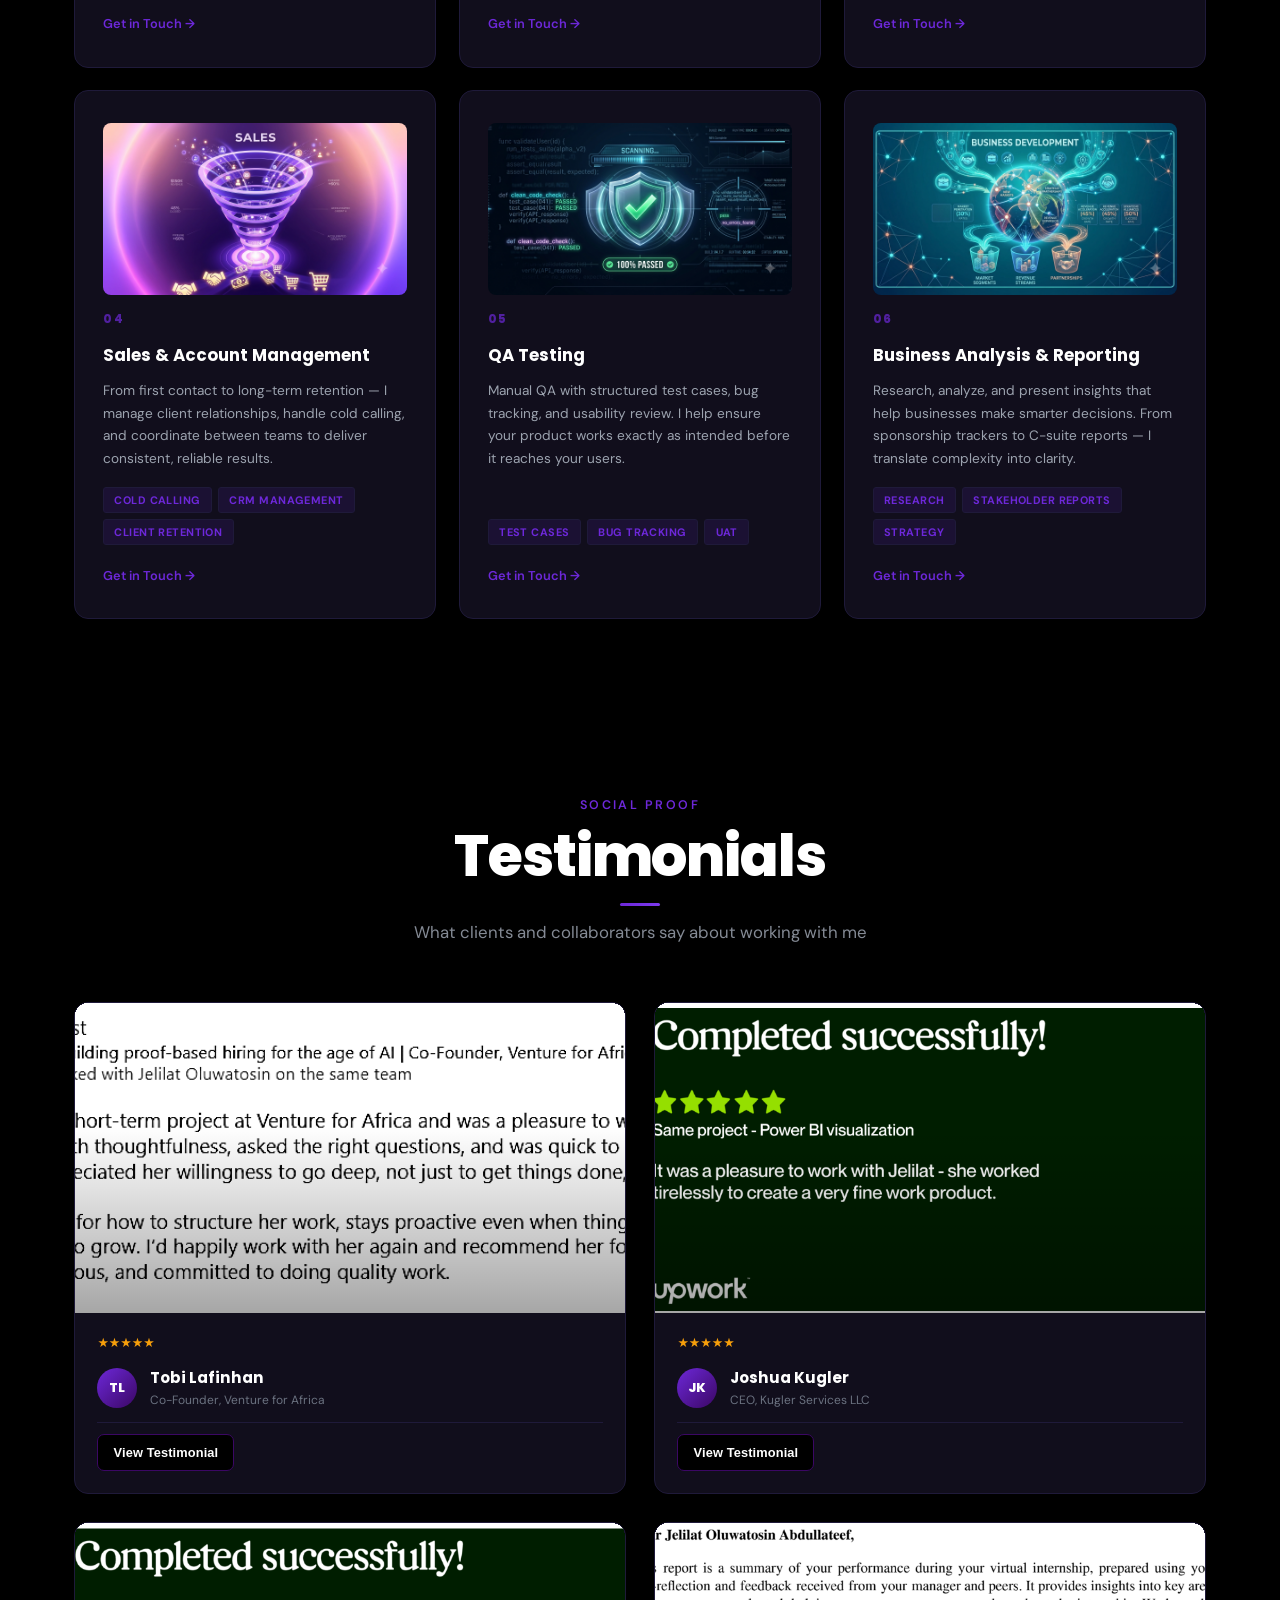
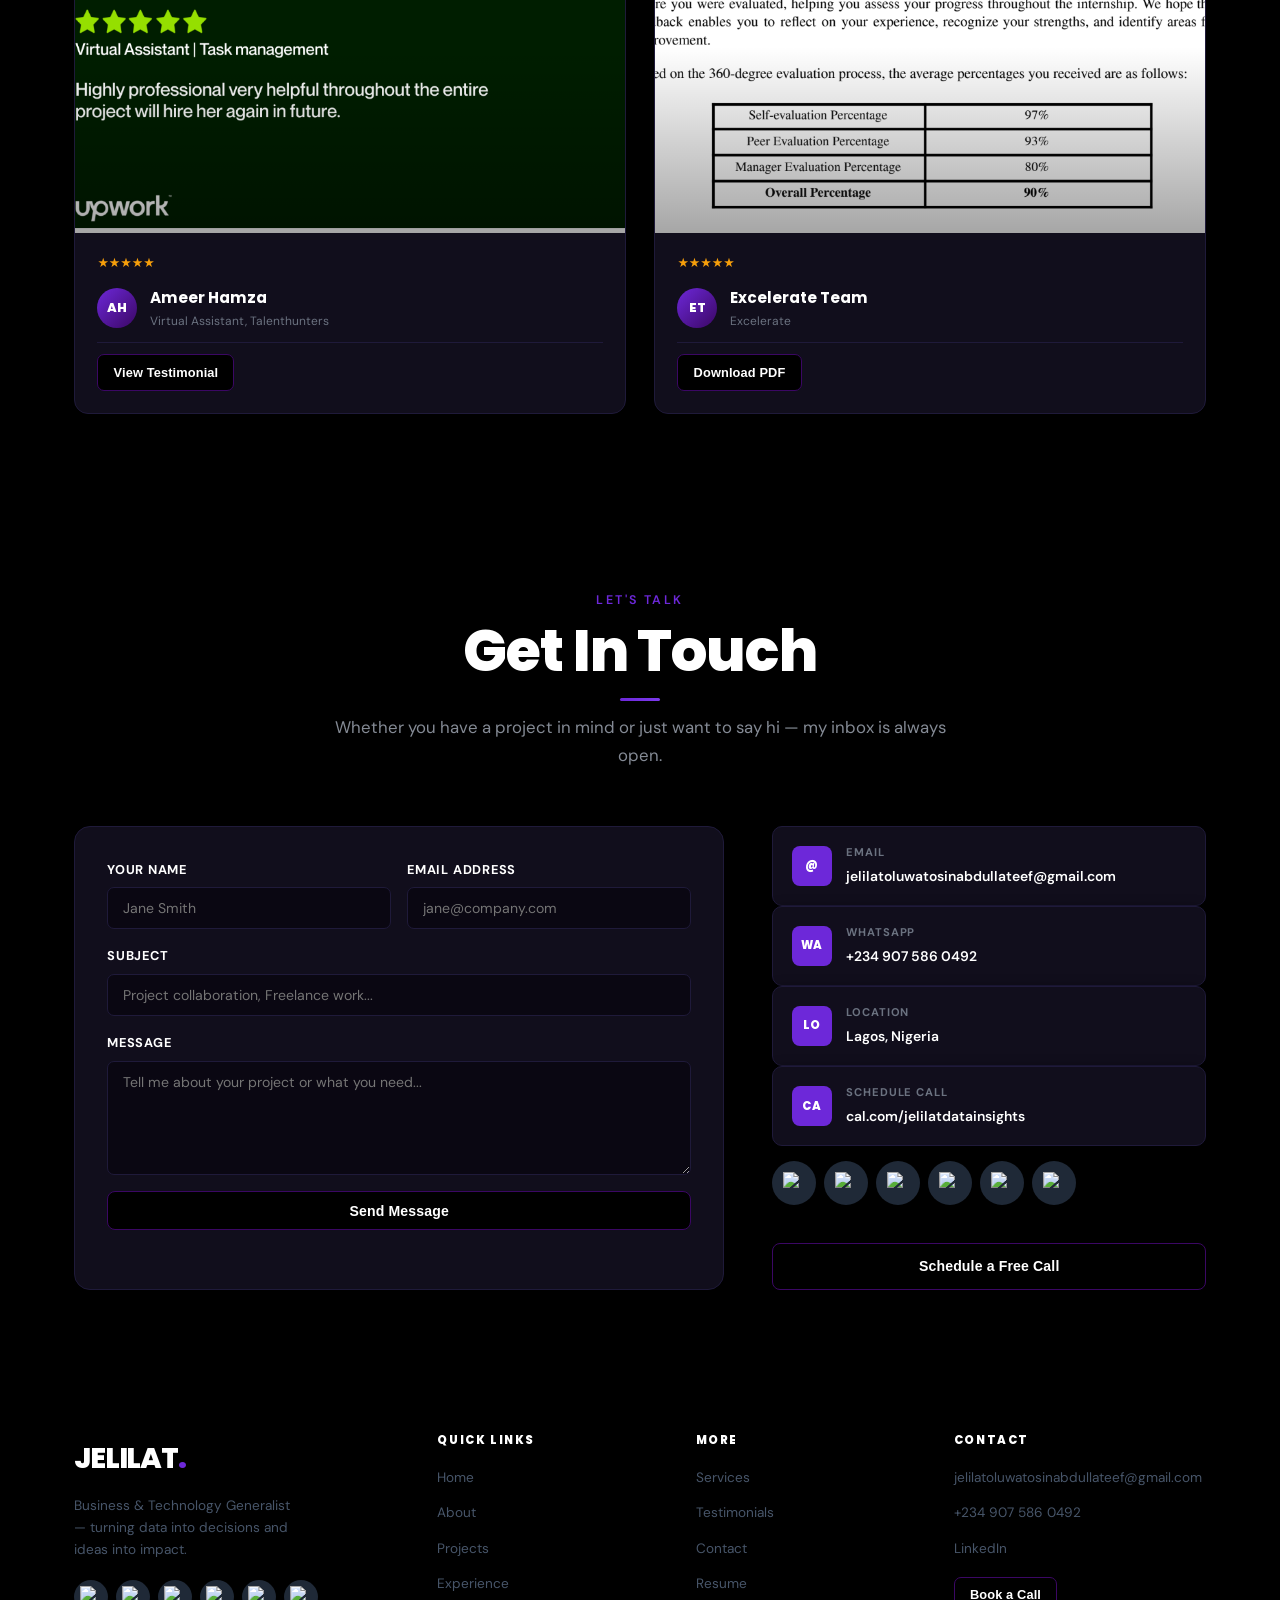
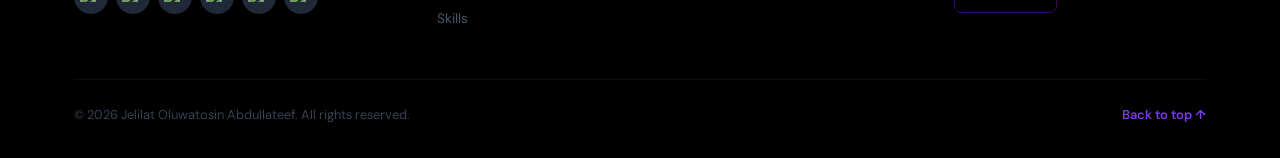
==== commit 8475e443: "Add Google verification" ====
--- a/index.html
+++ b/index.html
@@ -447,11 +447,6 @@
               <span class="btn-loading" hidden>Sending...</span>
             </button>
             <p id="form-status" class="form-status" aria-live="polite"></p>
-            <p class="form-note">
-              To enable this form, sign up at
-              <a href="https://formspree.io" target="_blank" rel="noopener noreferrer">formspree.io</a>
-              (free) and replace <code>YOUR_FORM_ID</code> in <code>data.js</code>.
-            </p>
           </form>
         </div>
         <div class="contact-info reveal-right">
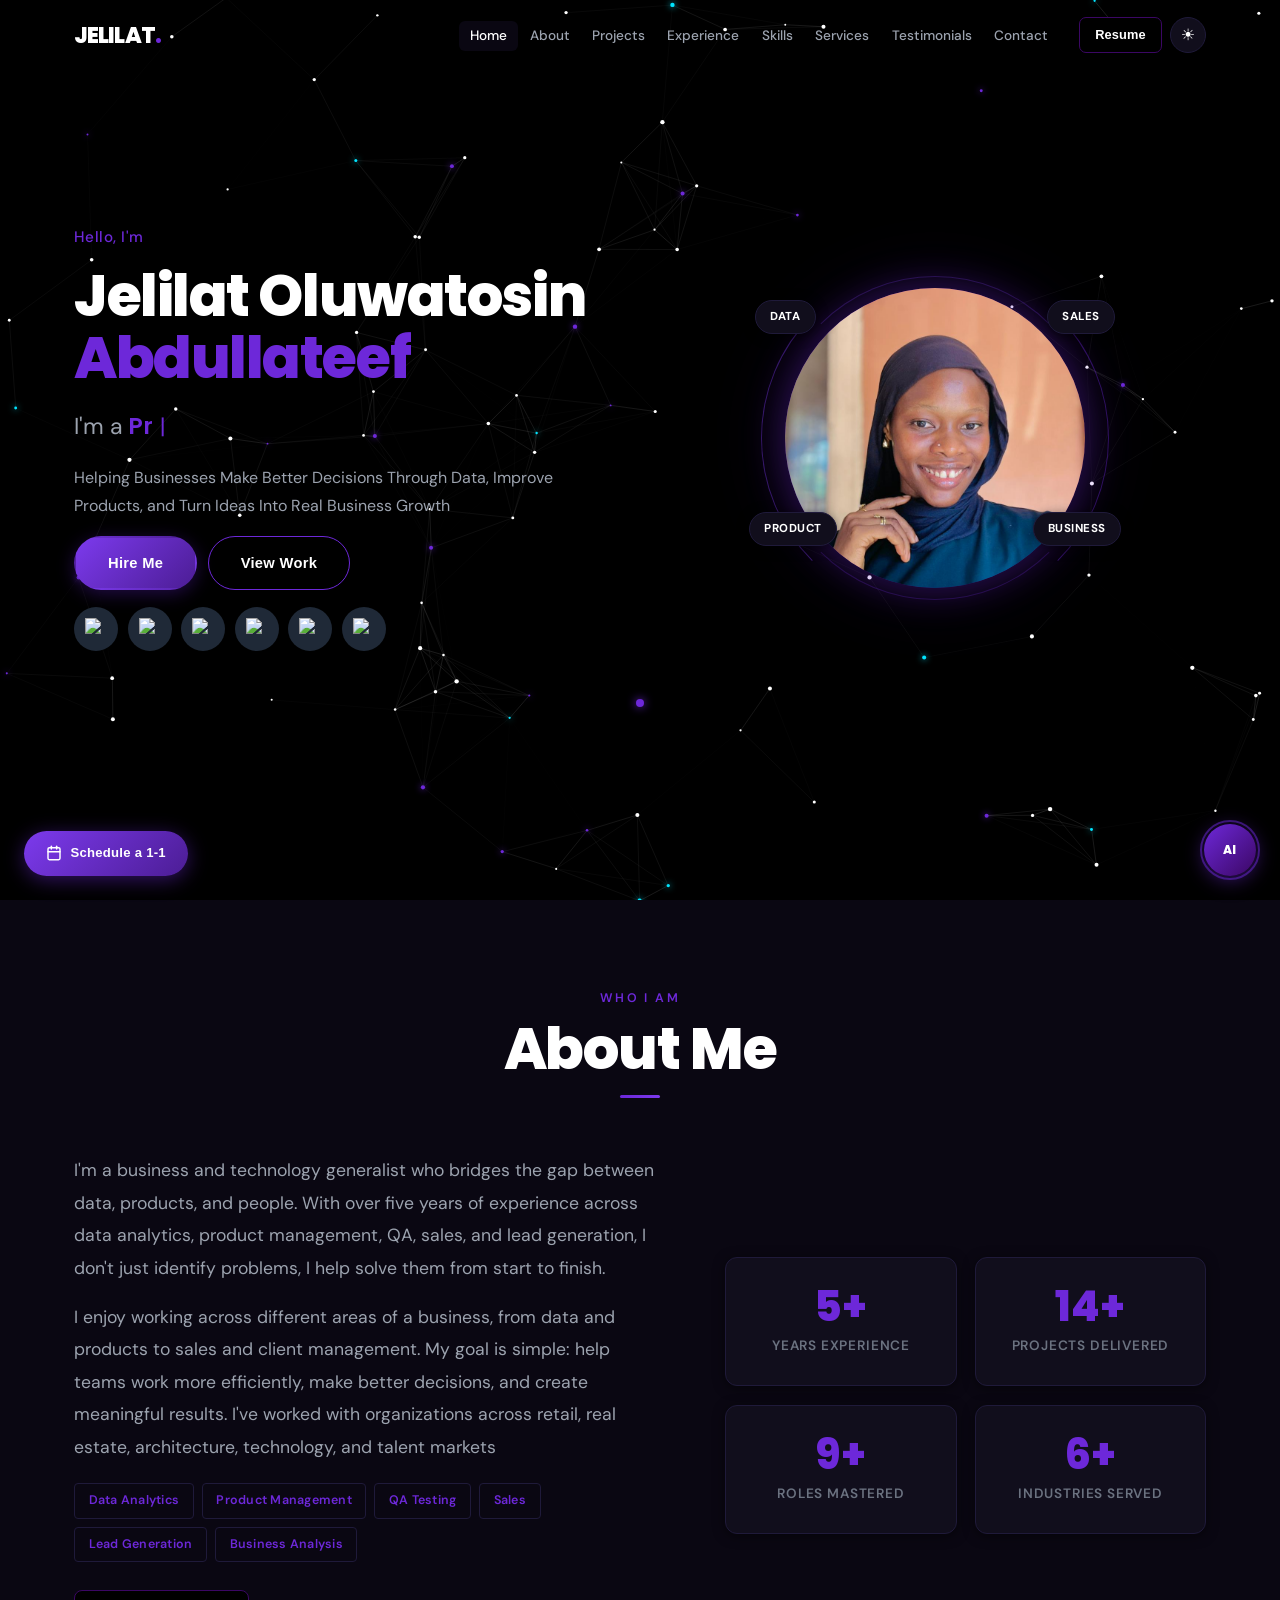
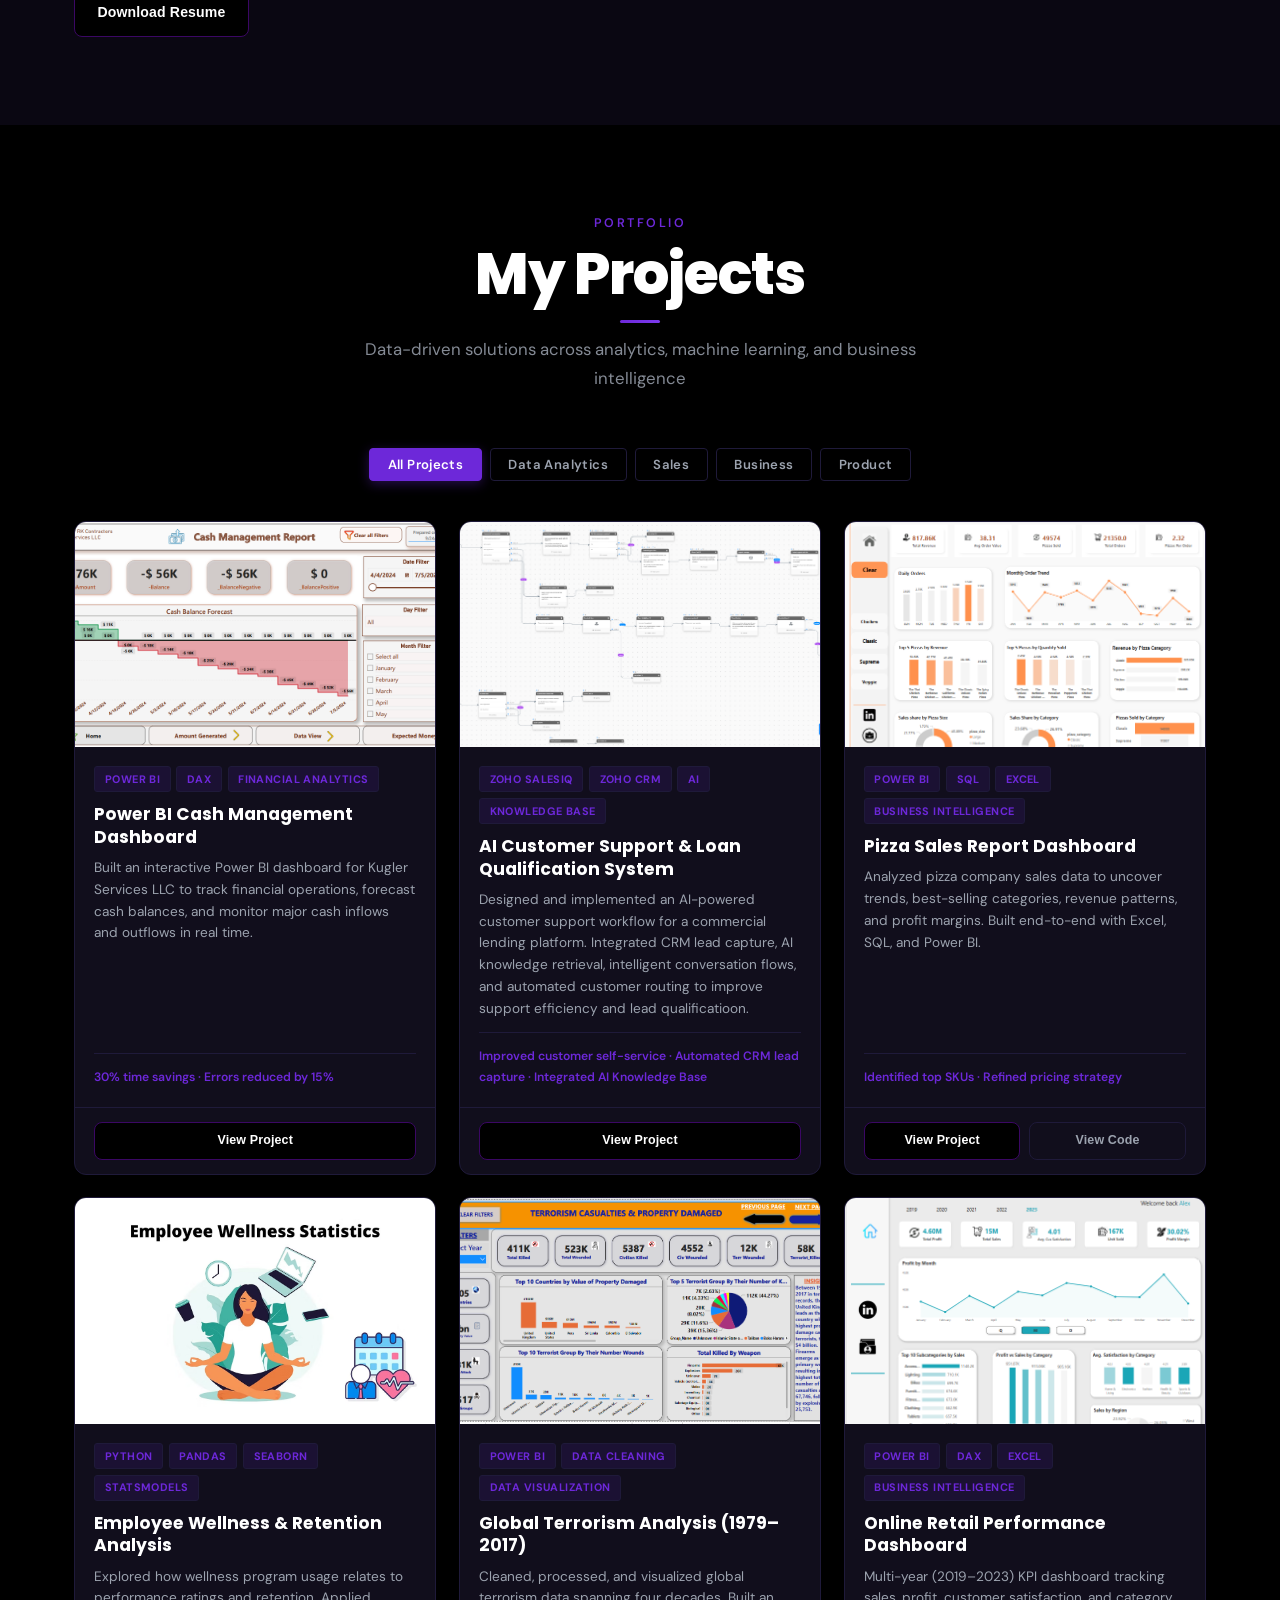
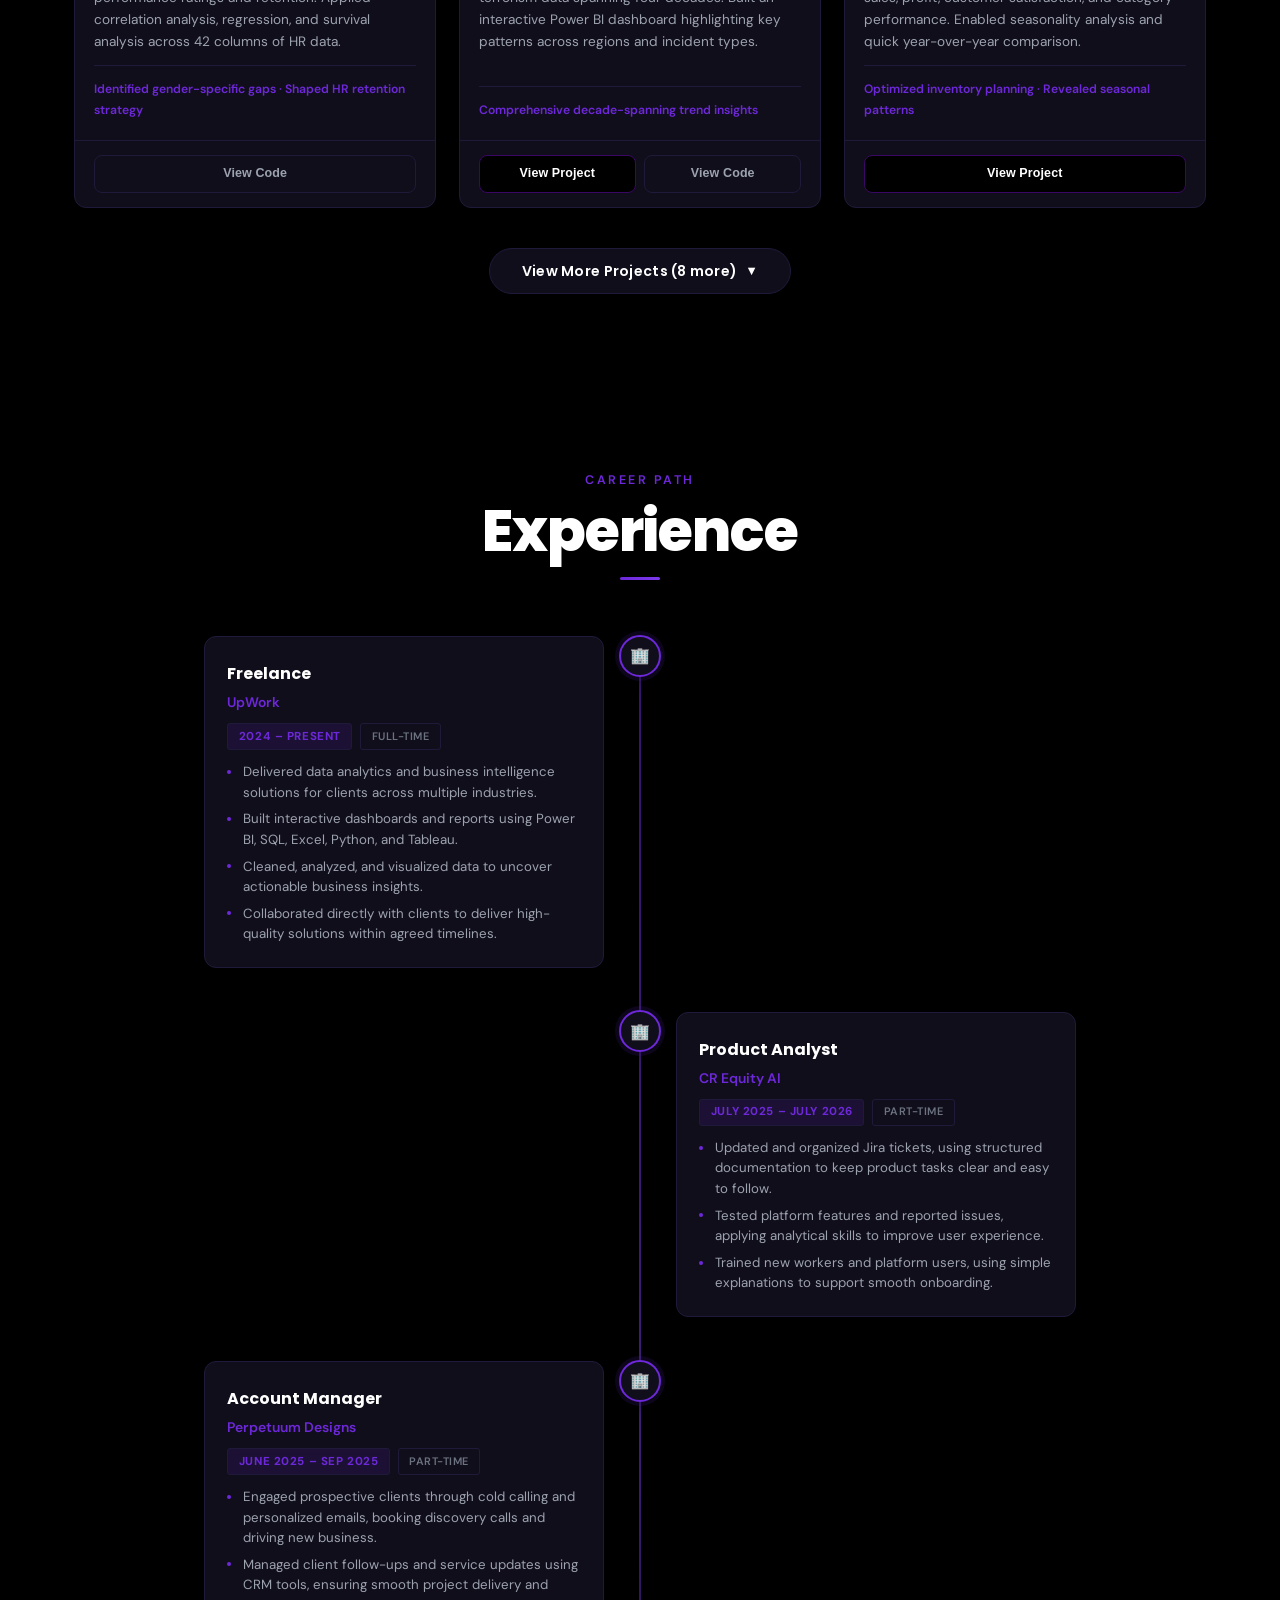
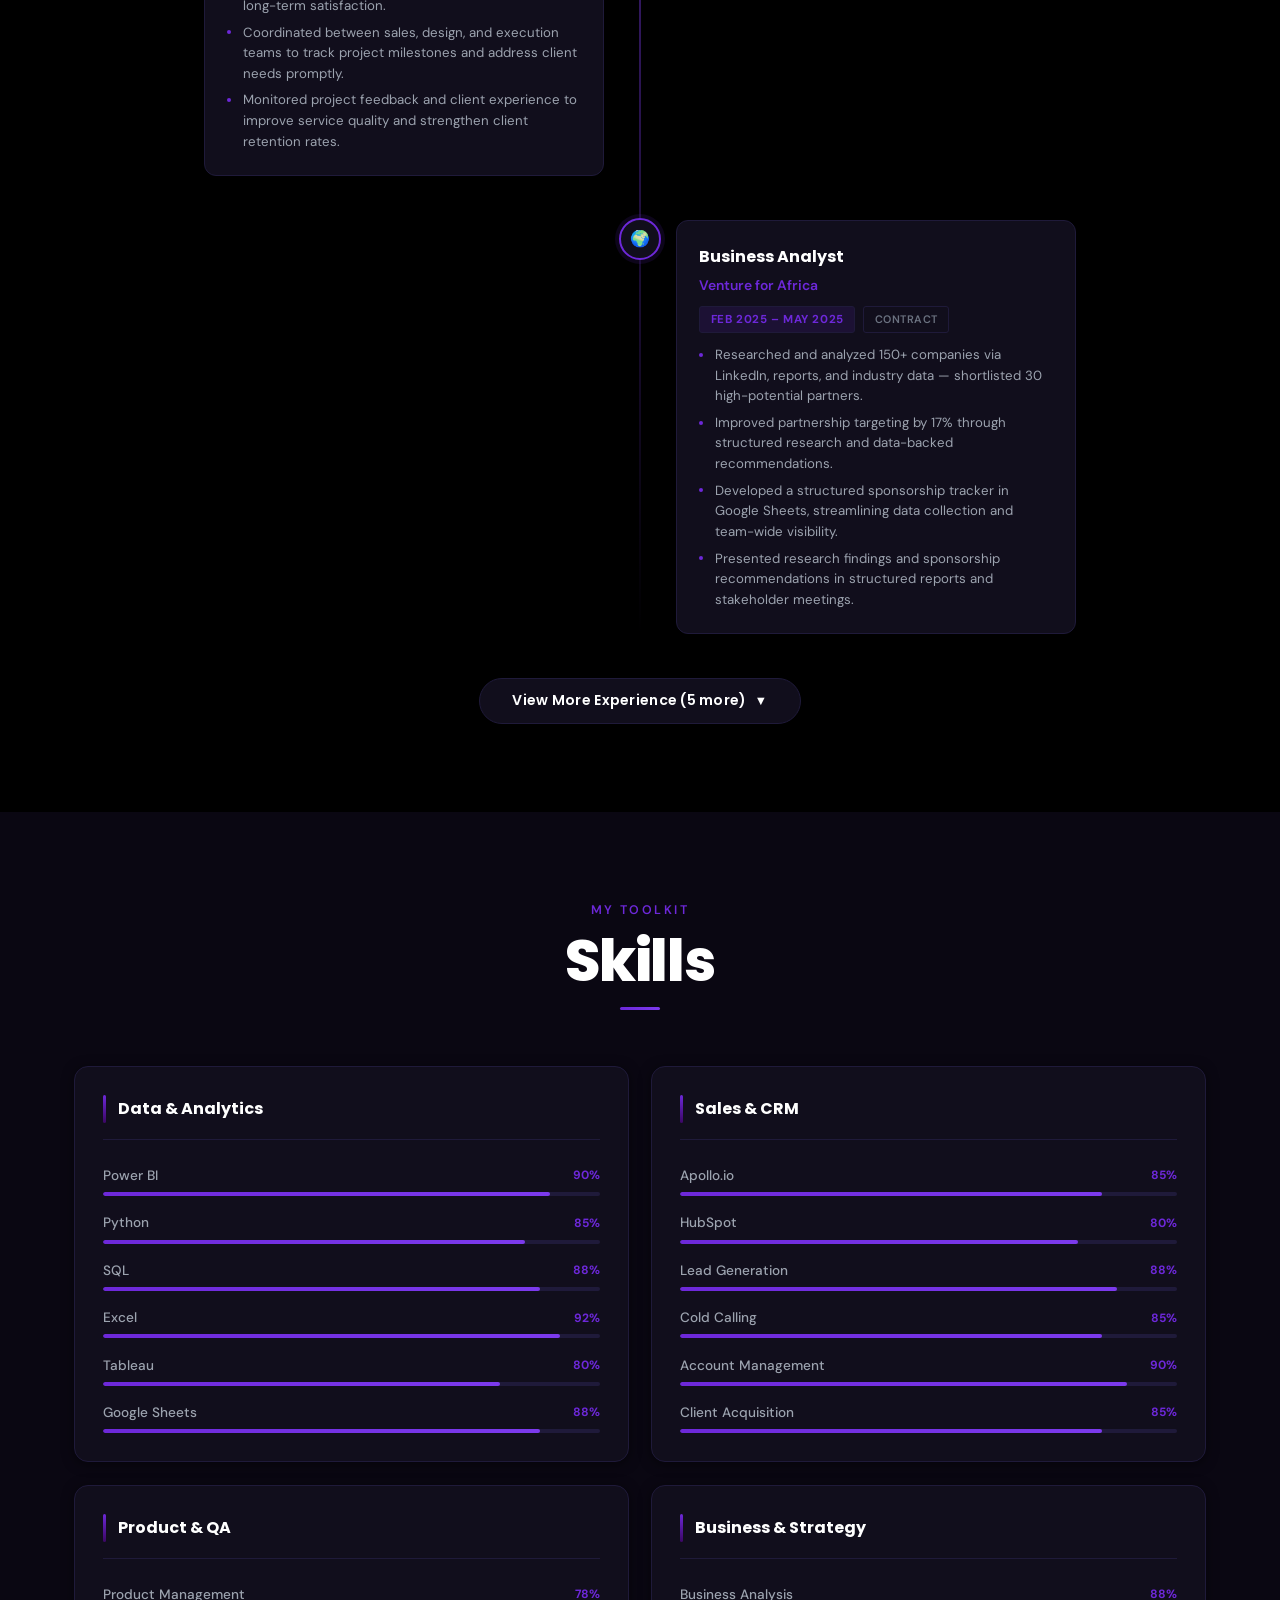
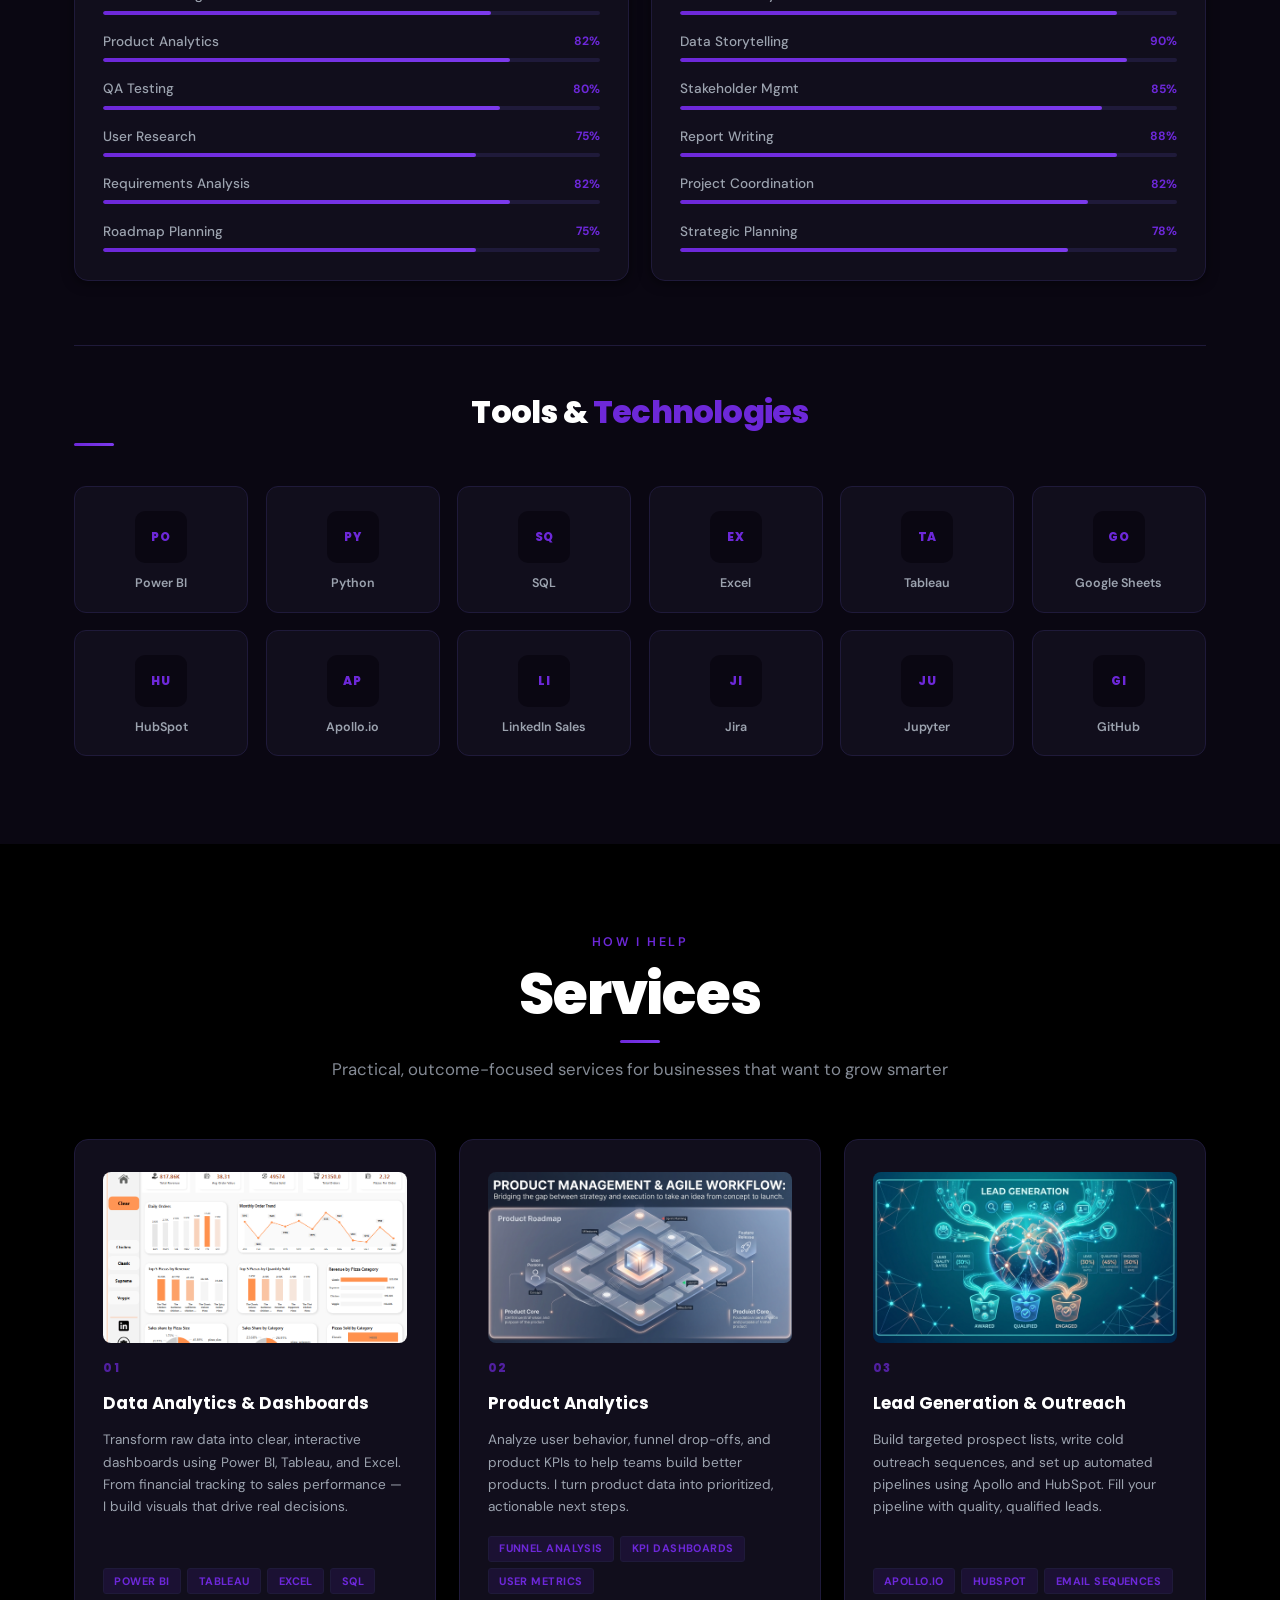
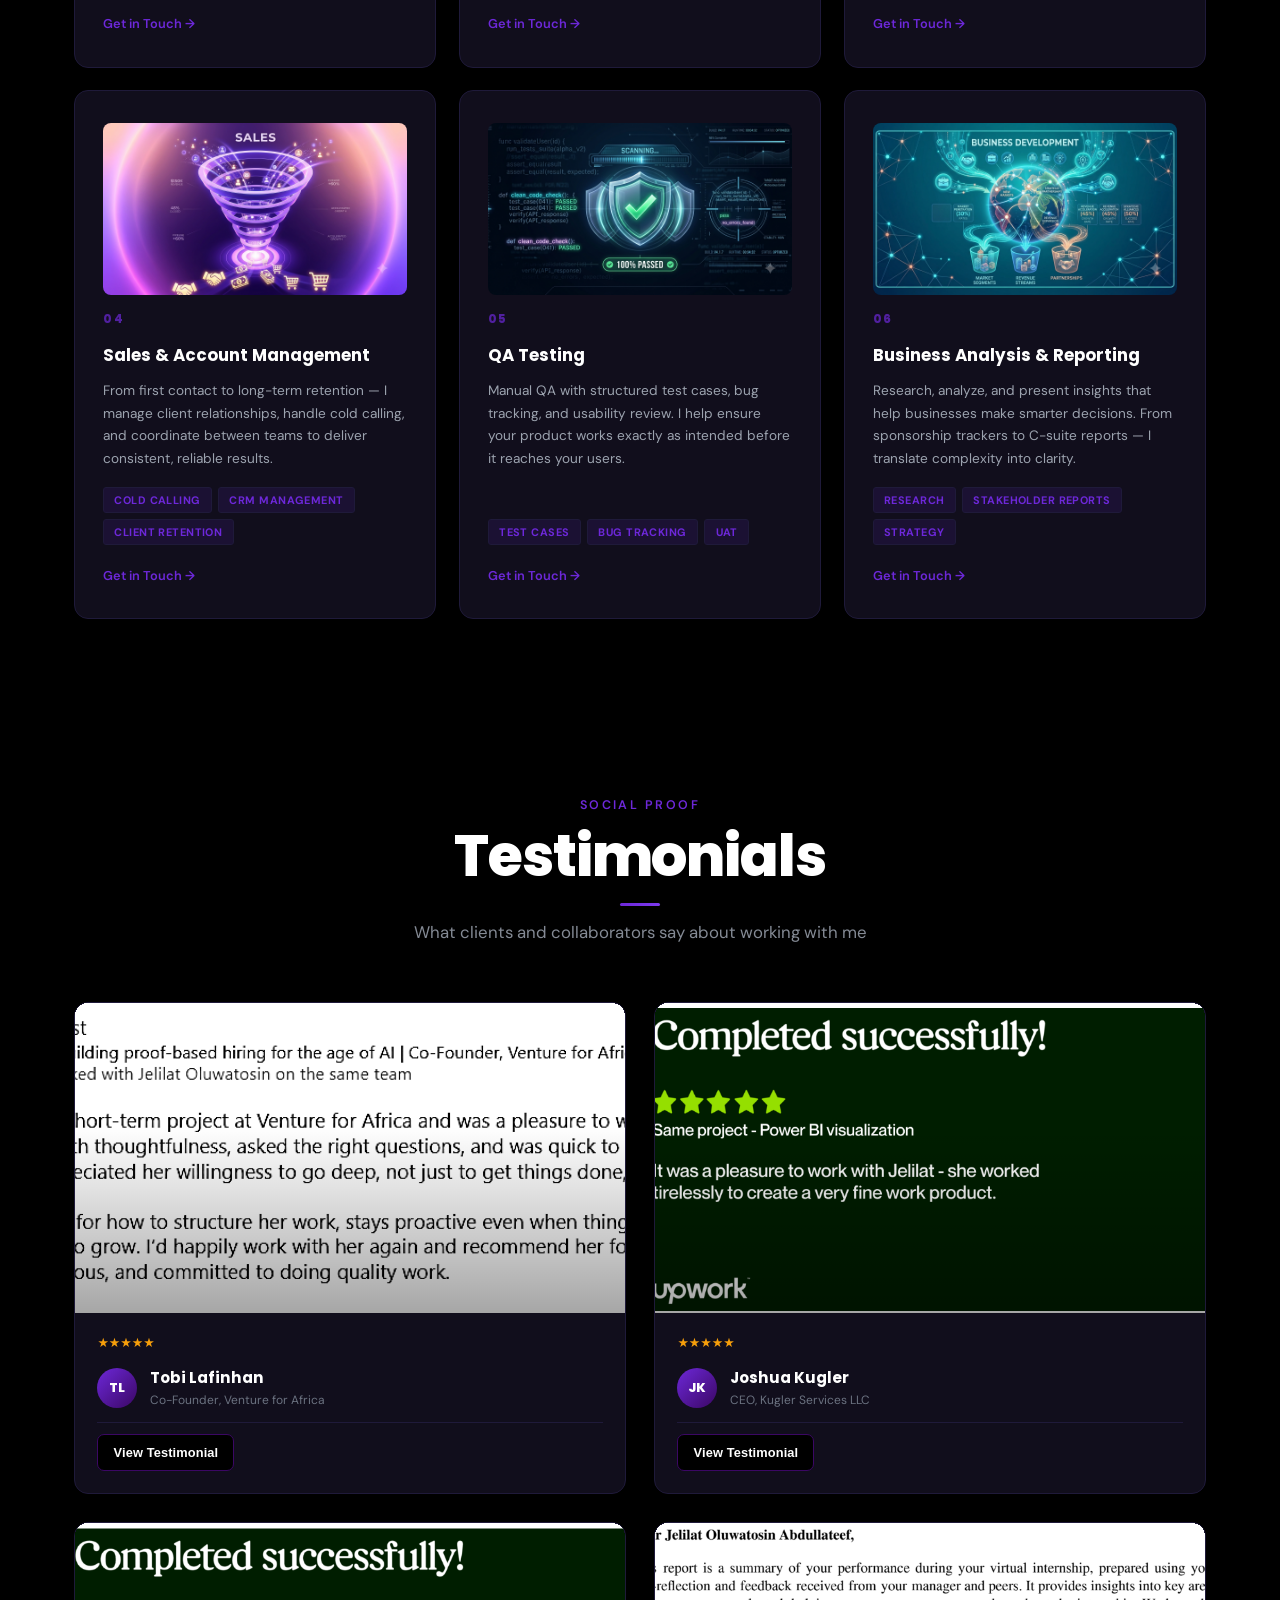
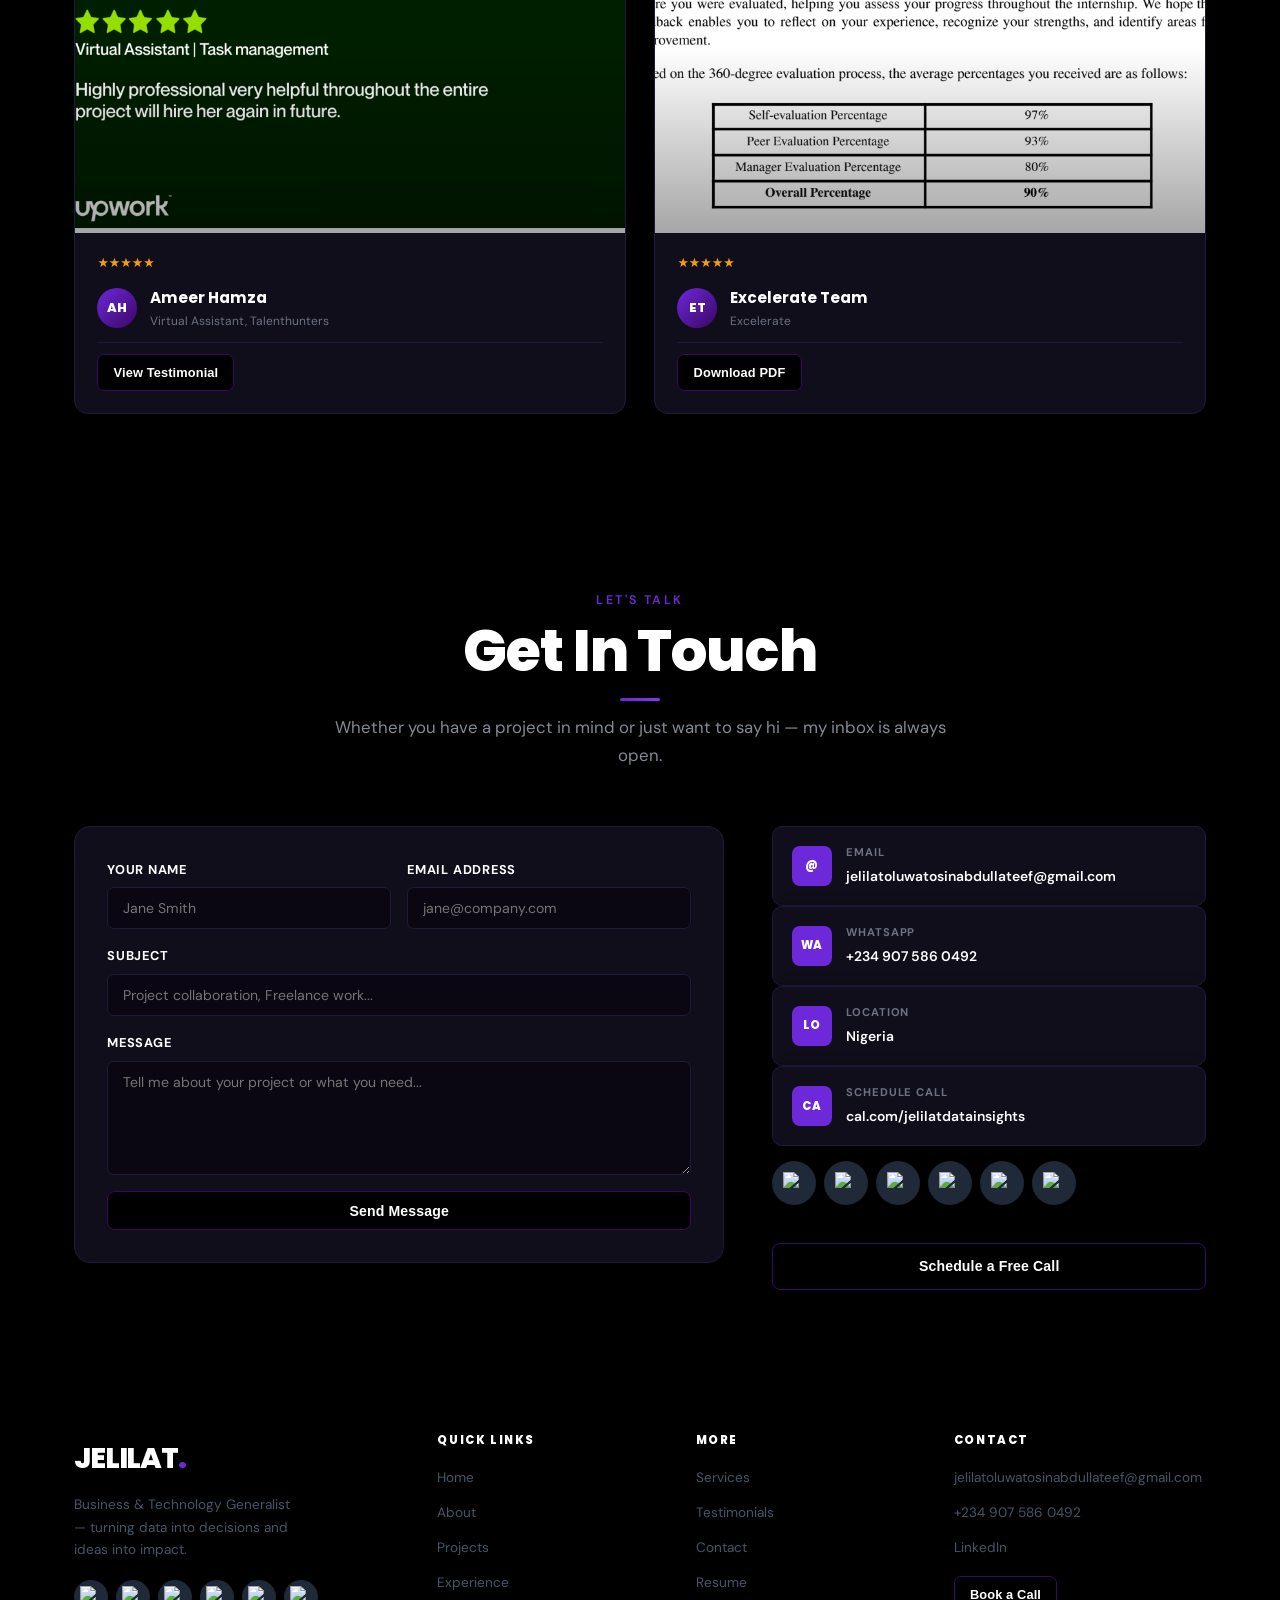
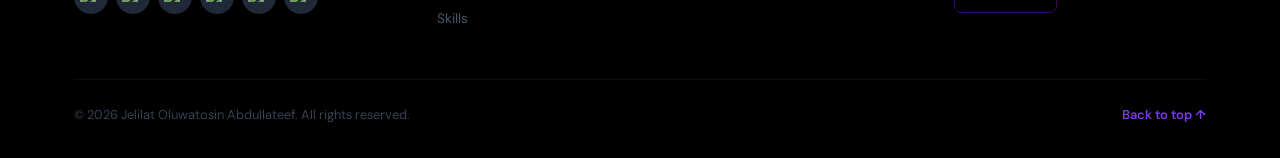
==== commit e59a12b6: "Add StatCounter" ====
--- a/index.html
+++ b/index.html
@@ -293,7 +293,7 @@
           <div class="rig-ring rig-ring-outer"></div>
           <div class="rig-ring rig-ring-inner"></div>
           <div class="rig-photo">
-            <img id="hero-photo" src="https://placehold.co/440x440/6D28D9/FFFFFF?text=JOA" alt="Jelilat Oluwatosin Abdullateef profile photo" width="440" height="440" />
+            <img id="hero-photo" src="https://placehold.co/440x440/6D28D9/FFFFFF?text=JELILAT" alt="Jelilat Oluwatosin Abdullateef profile photo" width="440" height="440" />
           </div>
           <div class="skill-badge badge-tl">Data</div>
           <div class="skill-badge badge-tr">Sales</div>
@@ -446,7 +446,6 @@
               <span class="btn-text">Send Message</span>
               <span class="btn-loading" hidden>Sending...</span>
             </button>
-            <p id="form-status" class="form-status" aria-live="polite"></p>
           </form>
         </div>
         <div class="contact-info reveal-right">
@@ -505,7 +504,7 @@
       <div class="vb-panel-header">
         <div class="vb-avatar-text">AI</div>
         <div class="vb-header-info">
-          <strong>Jeli</strong>
+          <strong>Tosin</strong>
           <span>Jelilat's AI Assistant</span>
         </div>
         <button class="vb-close-btn" id="vb-close" aria-label="Close assistant">&times;</button>
@@ -549,5 +548,29 @@
   <script src="assets/js/voicebot.js"></script>
   <script src="assets/js/main.js"></script>
 
+  <!-- Statcounter — invisible analytics for jelilat25.github.io -->
+  <!-- sc_invisible=1 means zero visible badge on the page     -->
+  <script type="text/javascript">
+    var sc_project  = 13336646;
+    var sc_invisible = 1;
+    var sc_security  = "4403dffd";
+  </script>
+  <script type="text/javascript"
+    src="https://www.statcounter.com/counter/counter.js"
+    async></script>
+  <noscript>
+    <!-- Fallback pixel for browsers with JS disabled — stays hidden -->
+    <div class="statcounter" style="display:none!important;visibility:hidden;width:0;height:0;overflow:hidden;">
+      <a title="Web Analytics" href="https://statcounter.com/" target="_blank" rel="noopener noreferrer">
+        <img class="statcounter"
+             src="https://c.statcounter.com/13336646/0/4403dffd/1/"
+             alt="Web Analytics"
+             referrerpolicy="no-referrer-when-downgrade"
+             width="0" height="0" />
+      </a>
+    </div>
+  </noscript>
+  <!-- End of Statcounter Code -->
+
 </body>
 </html>
--- a/assets/css/style.css
+++ b/assets/css/style.css
@@ -488,7 +488,8 @@
   .nav-actions        { margin-left: auto; }
   .hamburger          { display: flex; }
   #nav-resume-btn     { display: none; }
-  #nav-resume-btn2    { display: none; }
+  /* Resume button stays visible on mobile in the navbar */
+  #nav-resume-btn2    { display: inline-flex; font-size: 0.75rem; padding: 0.38rem 0.85rem; }
 }
 
 /* ─── 22. RESPONSIVE — Mobile (≤600px) ─────────────────────── */
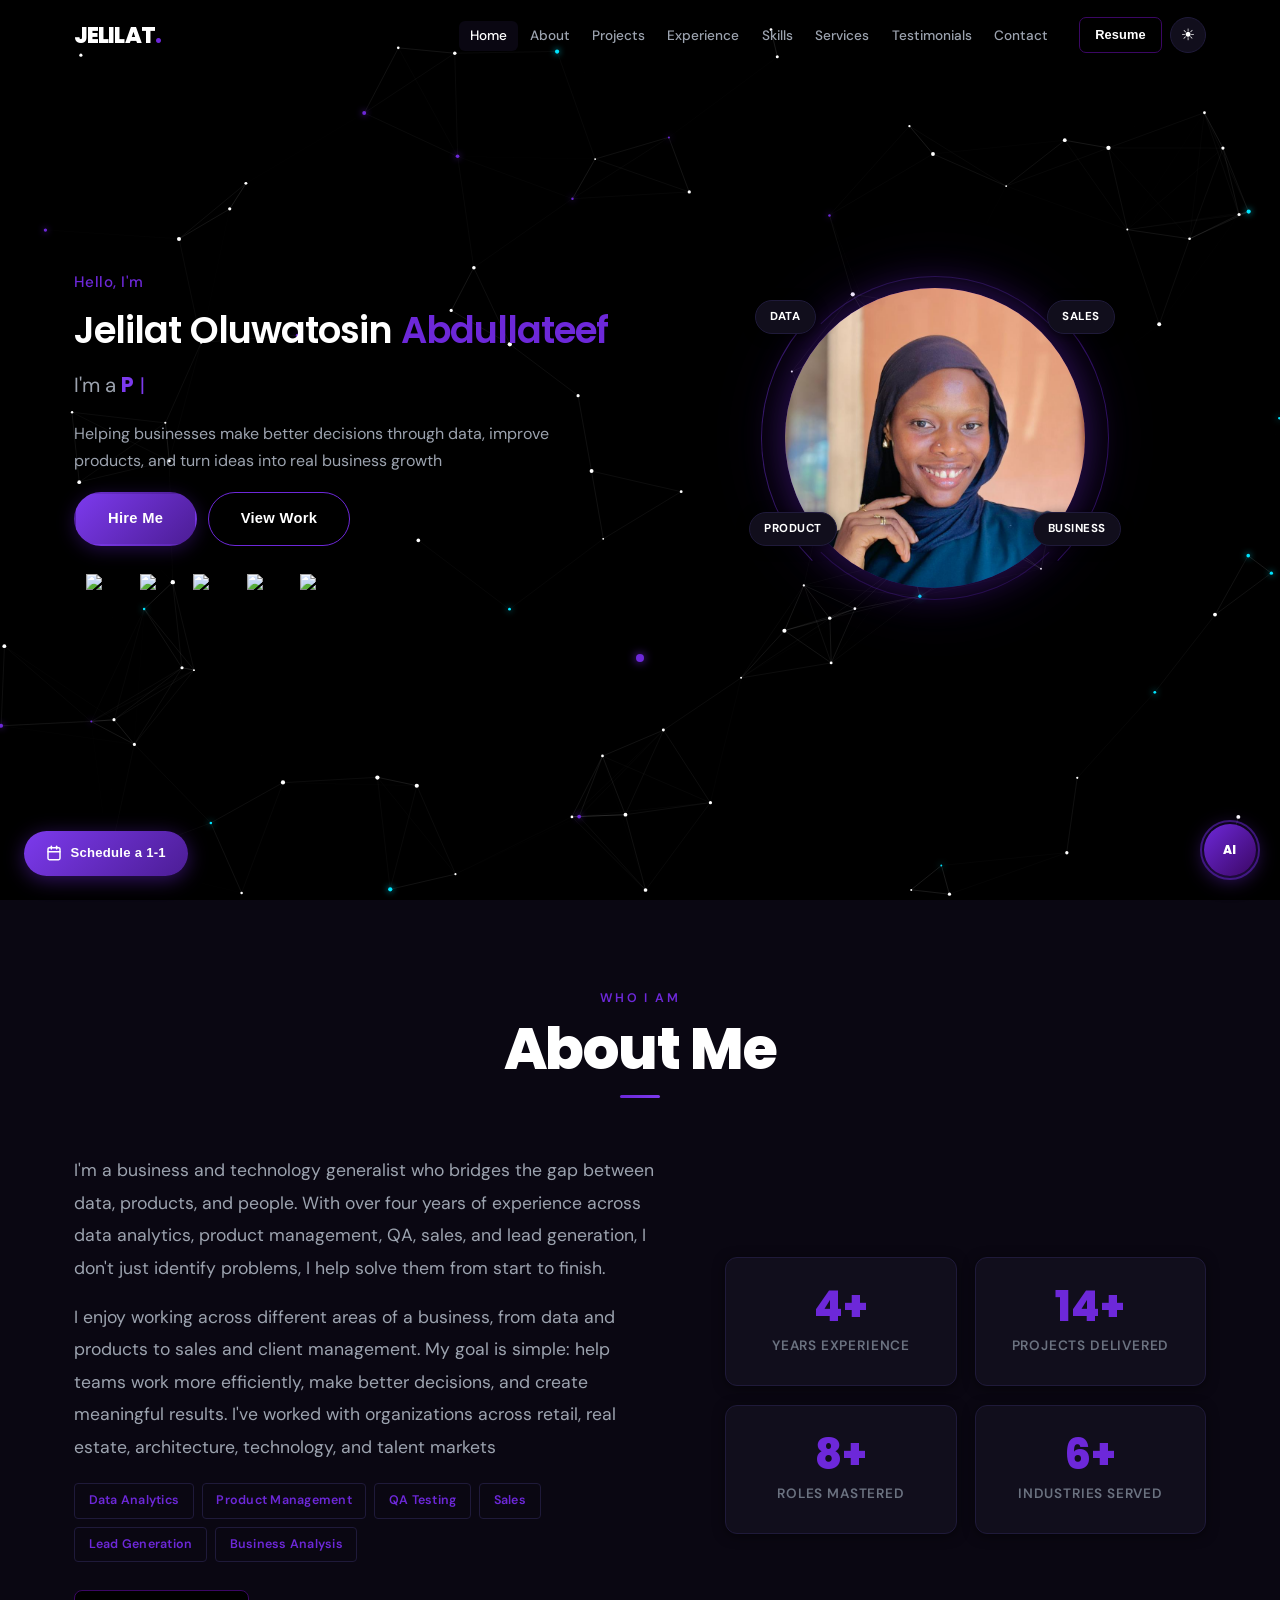
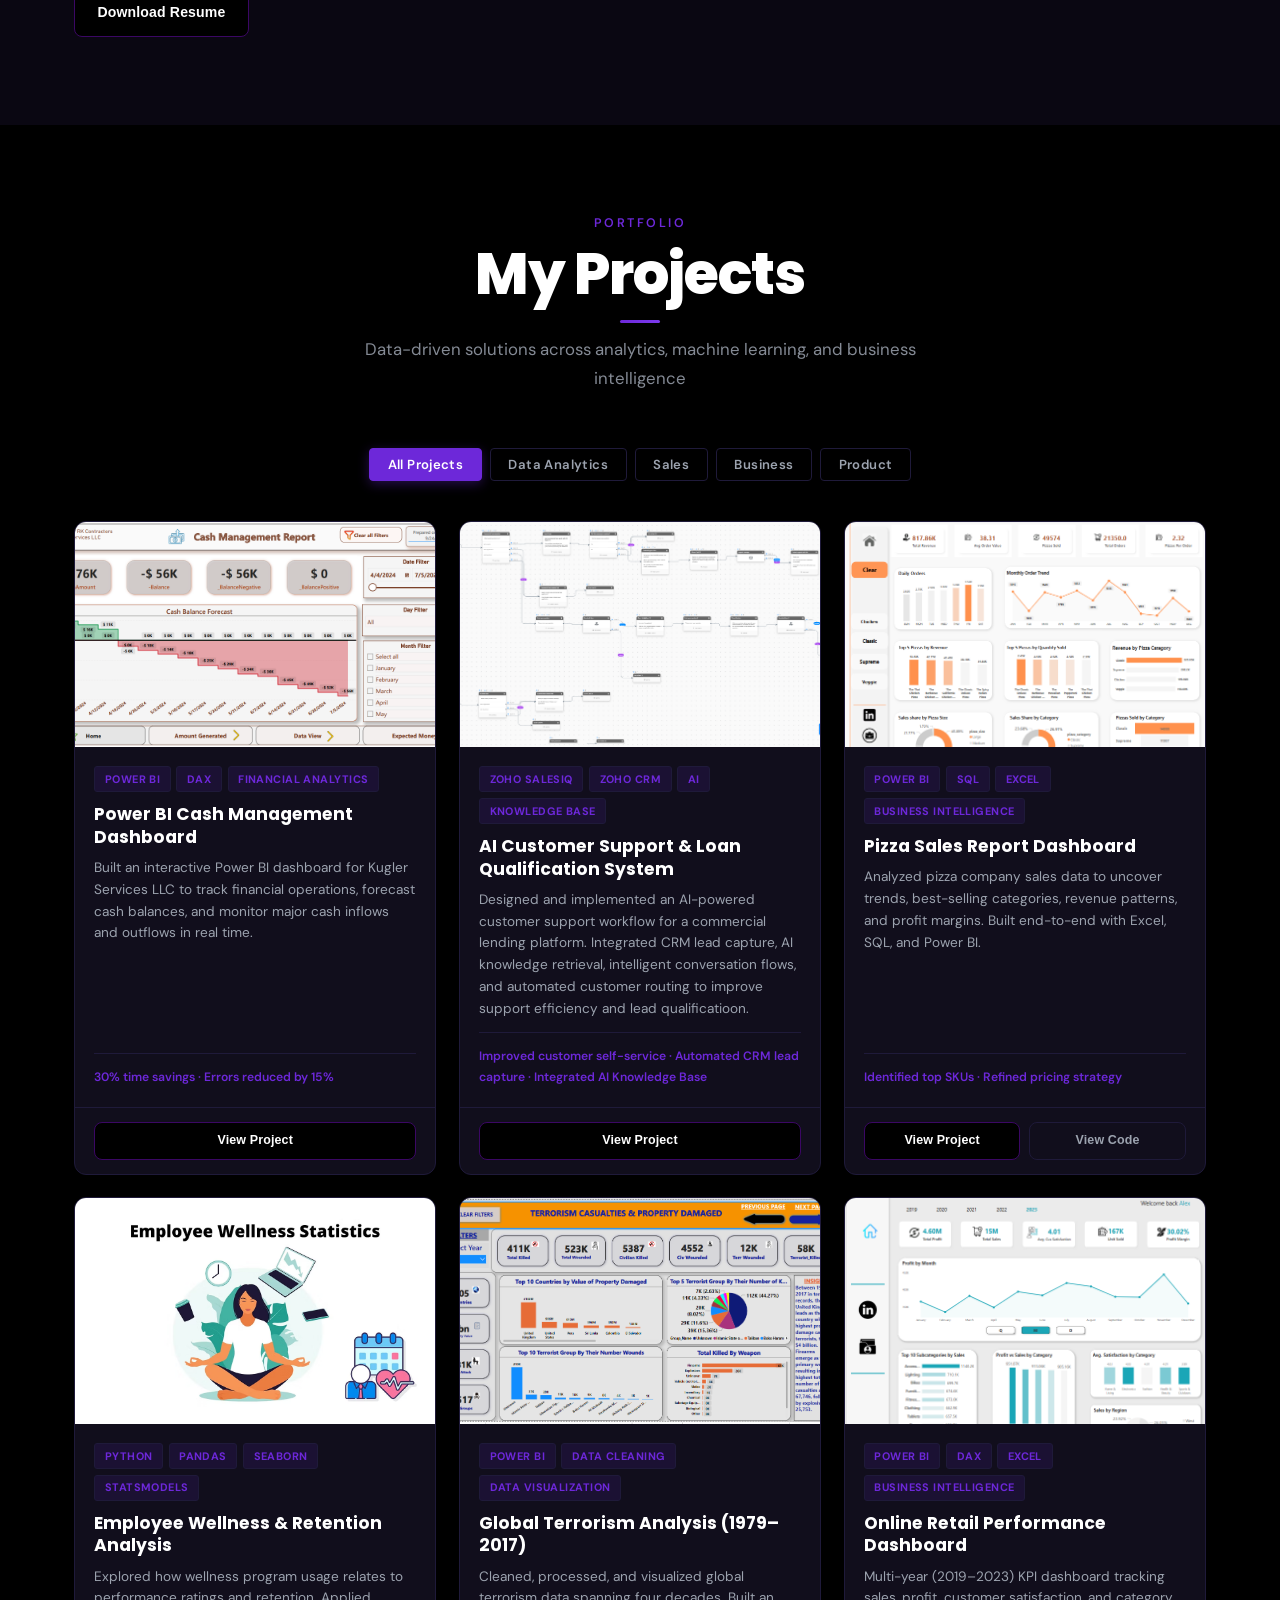
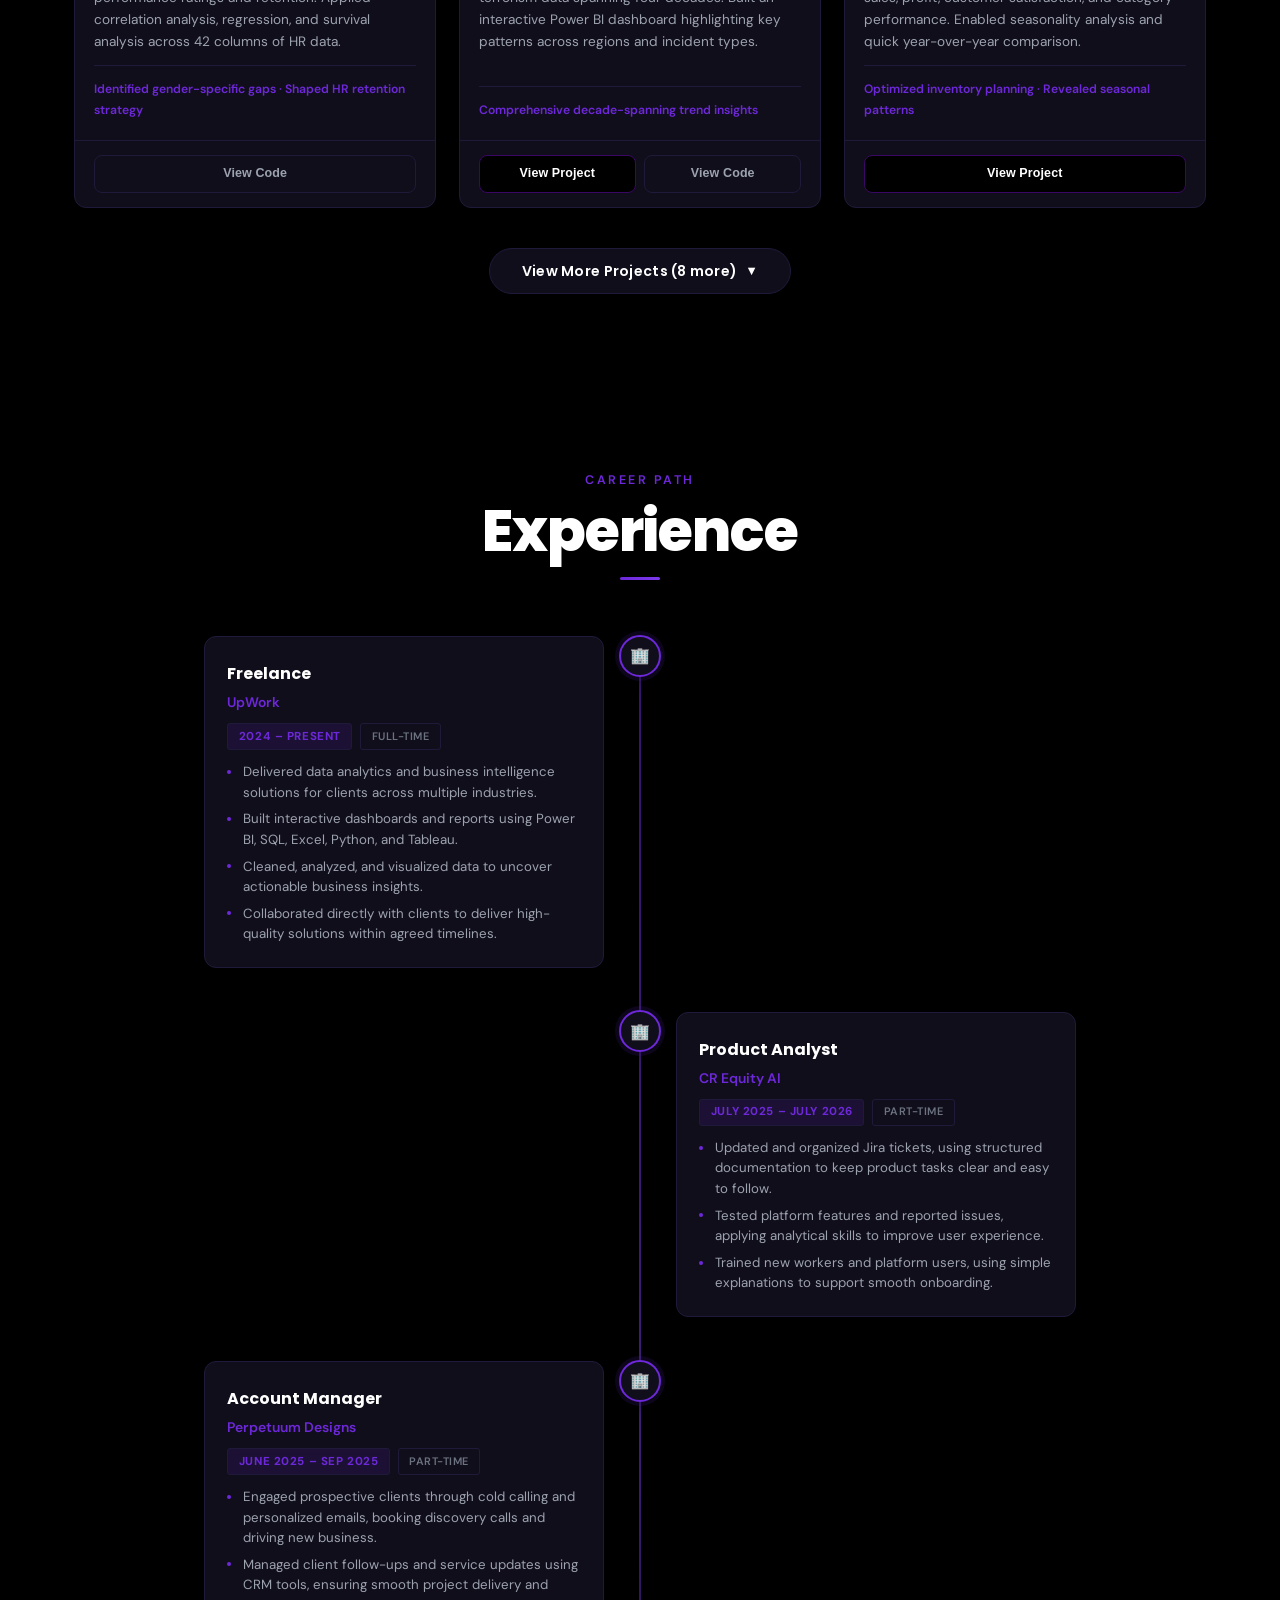
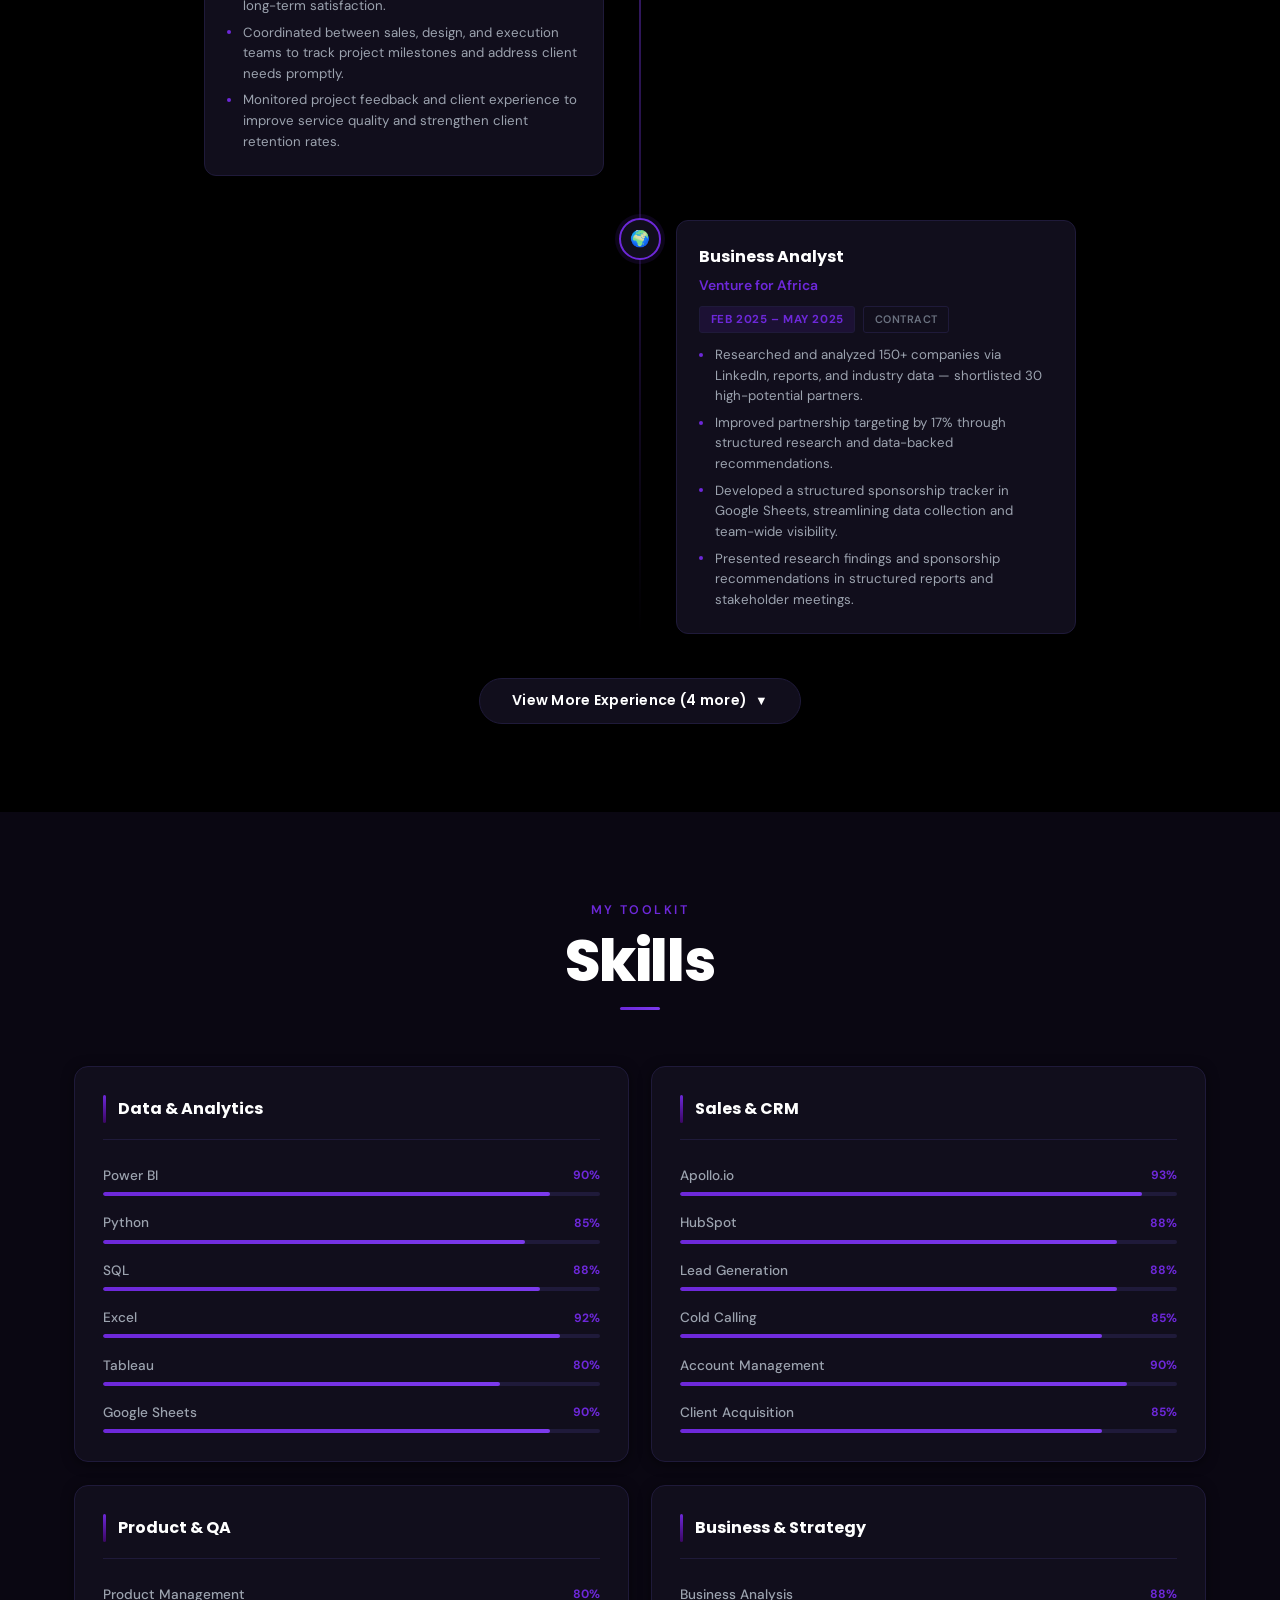
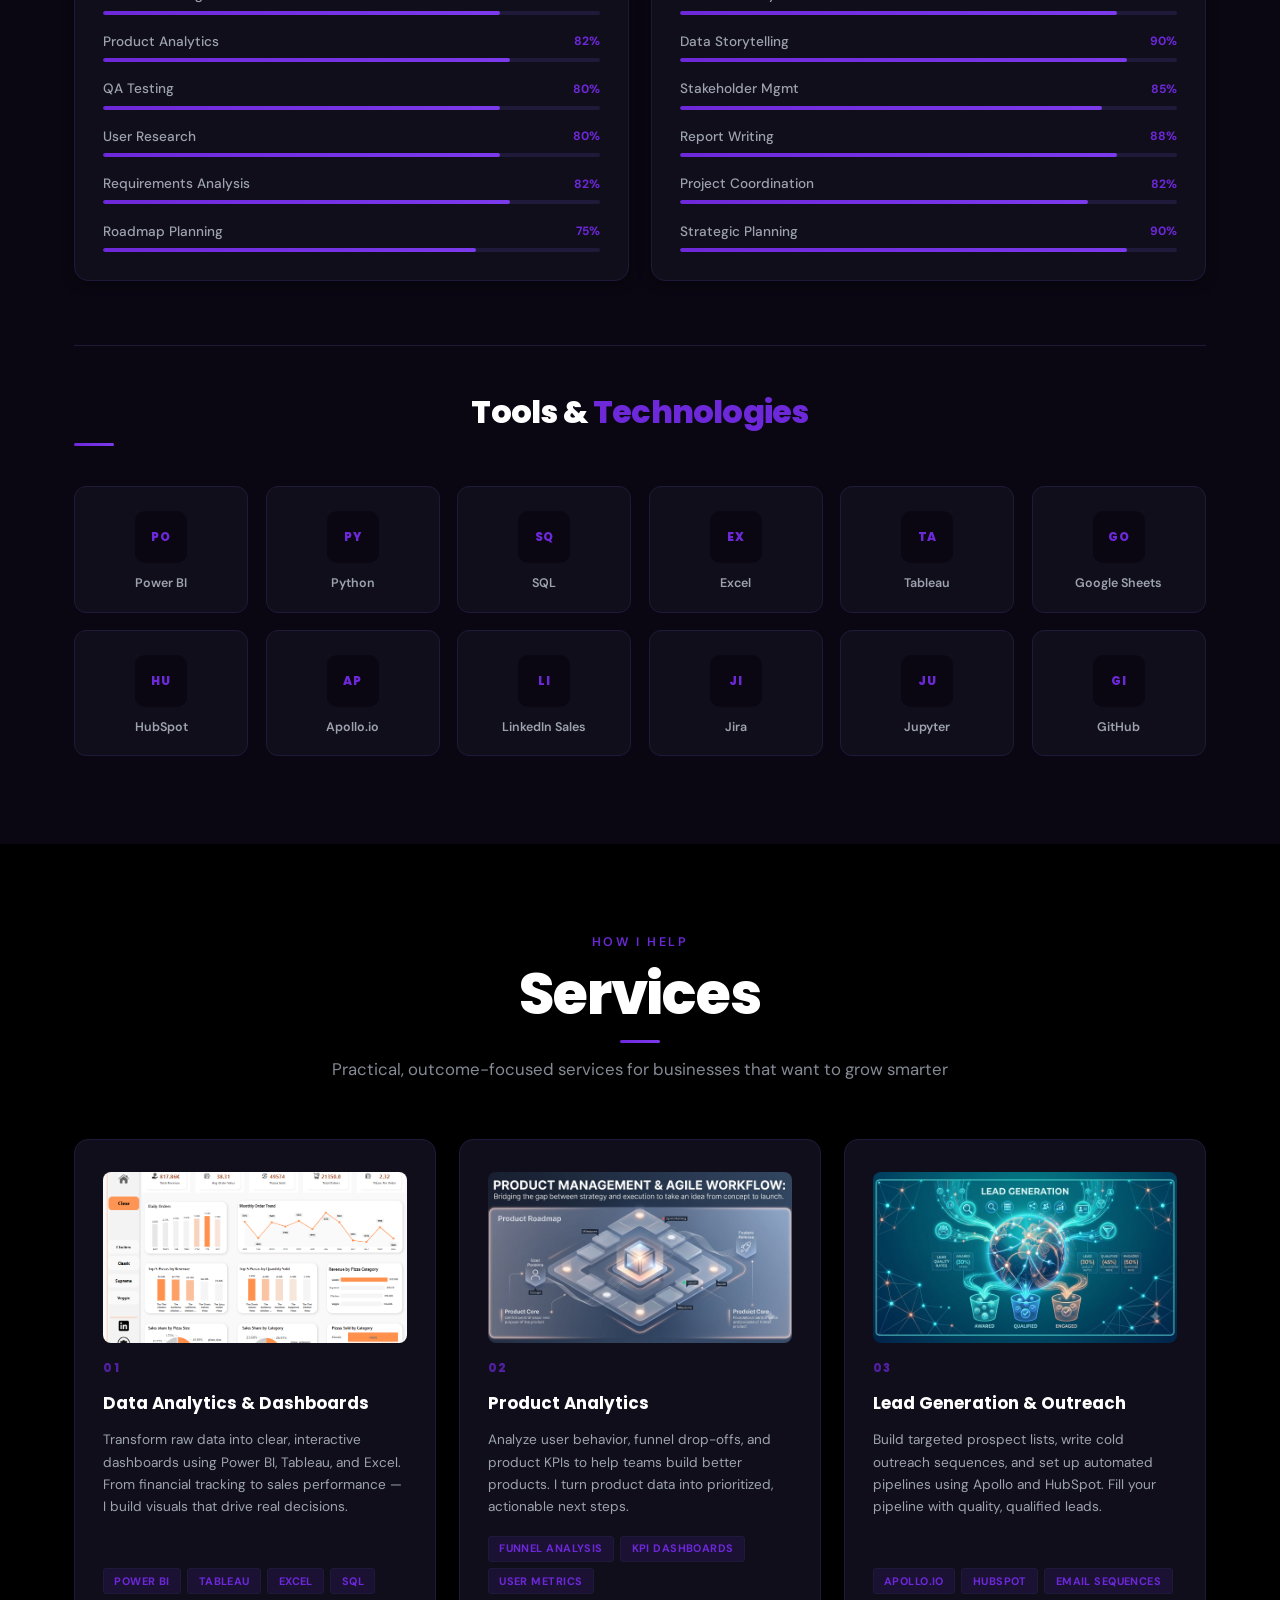
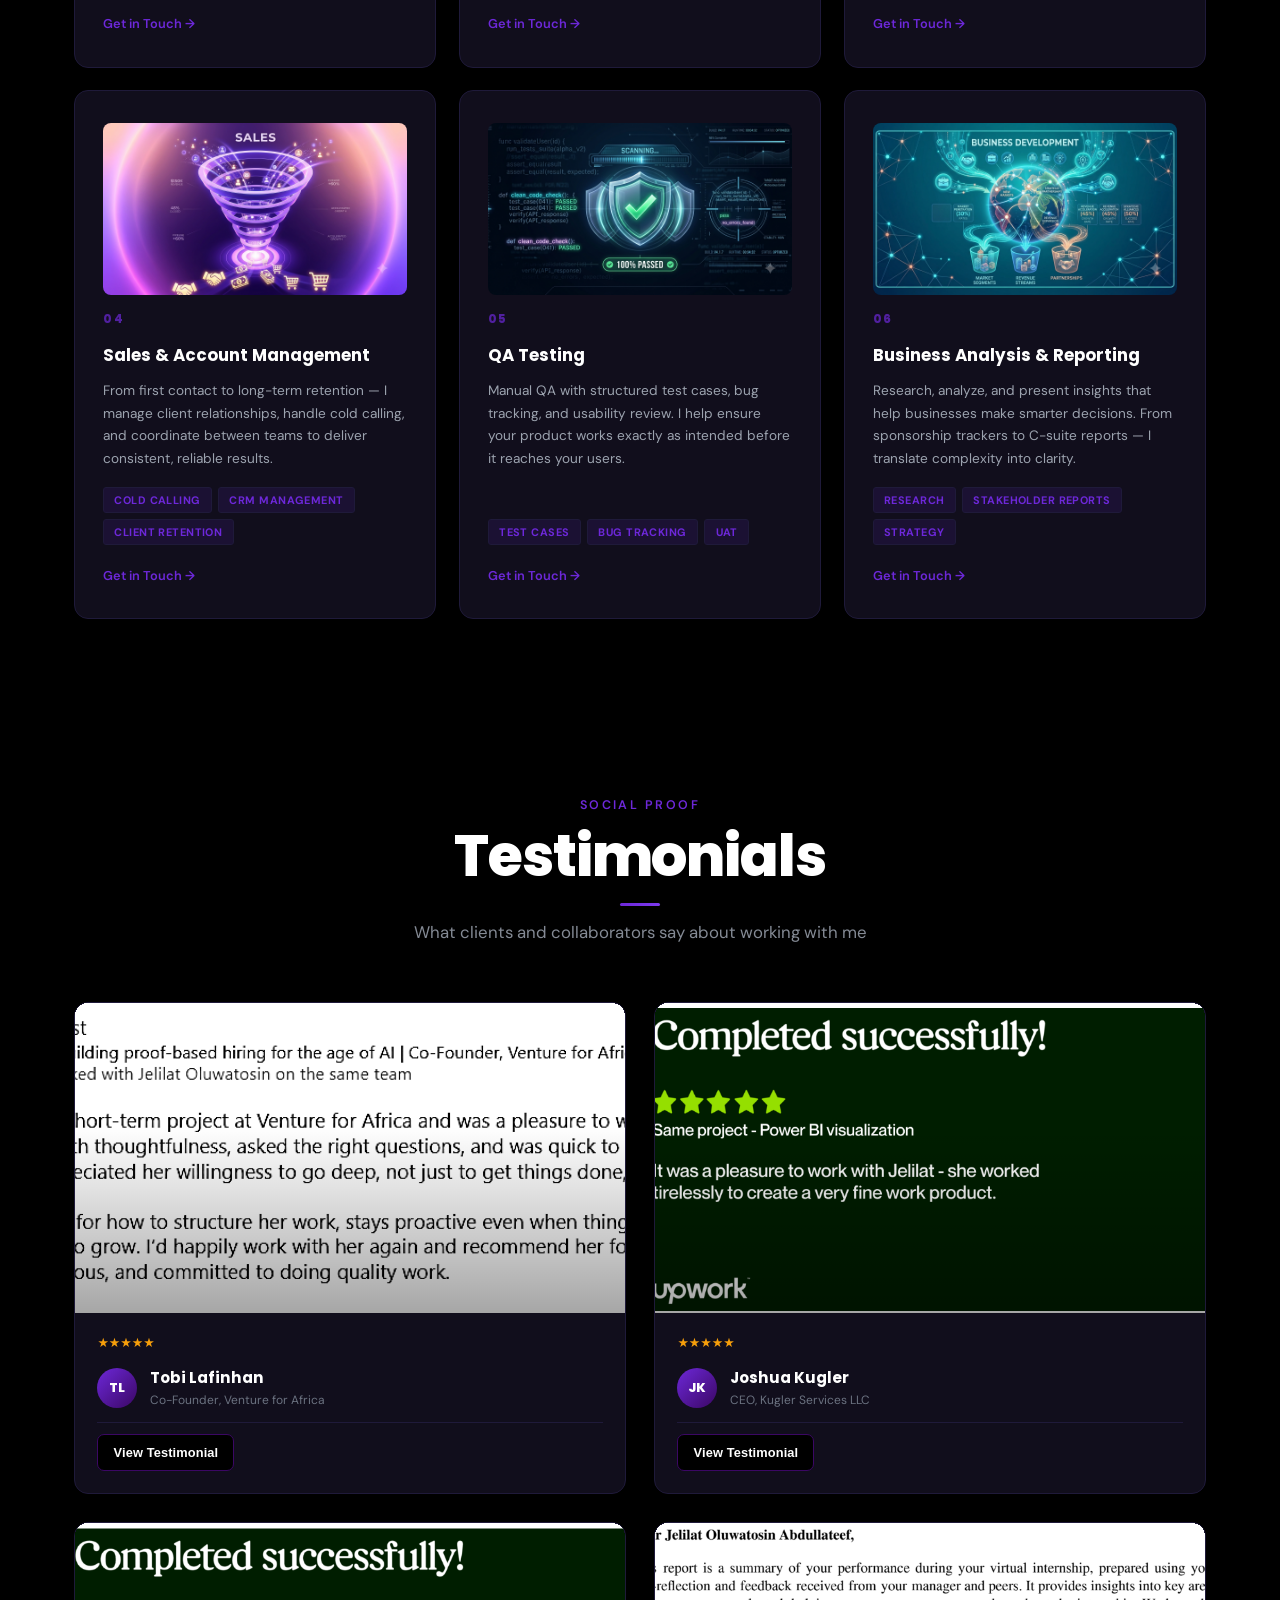
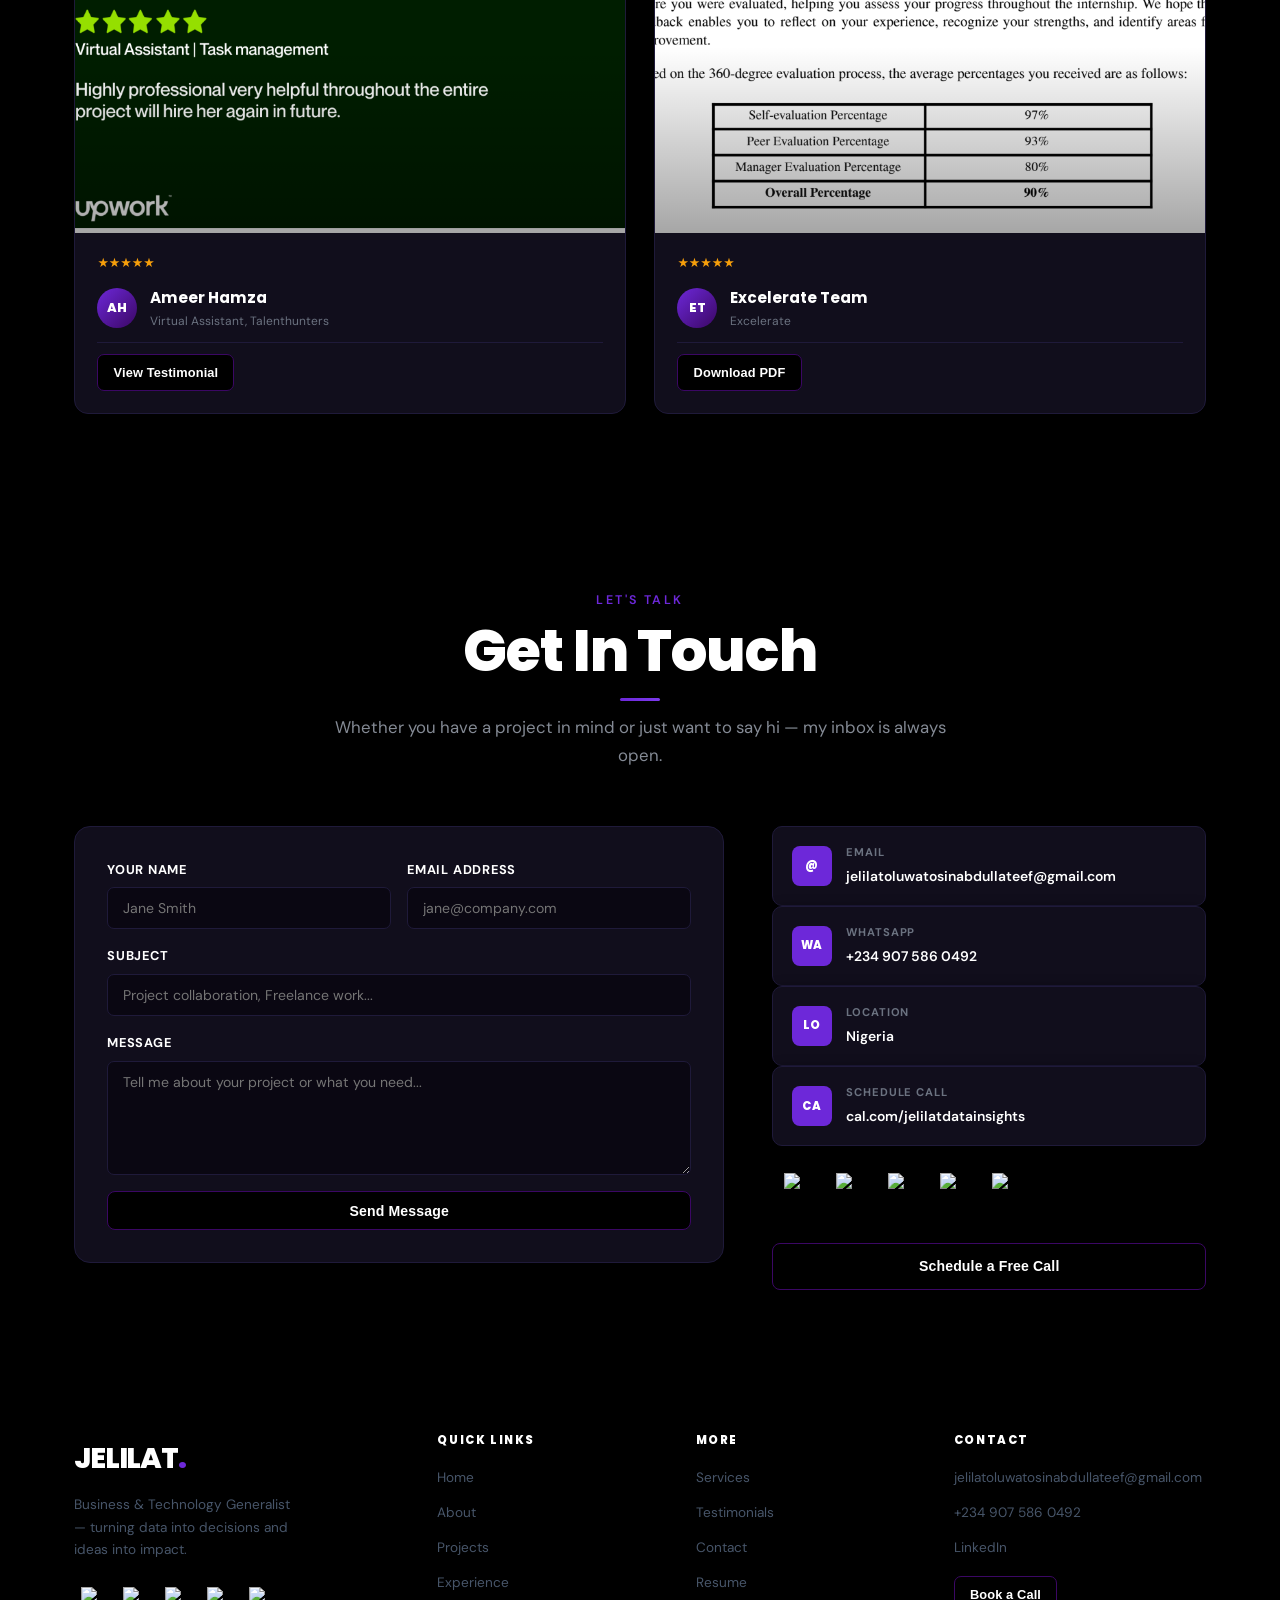
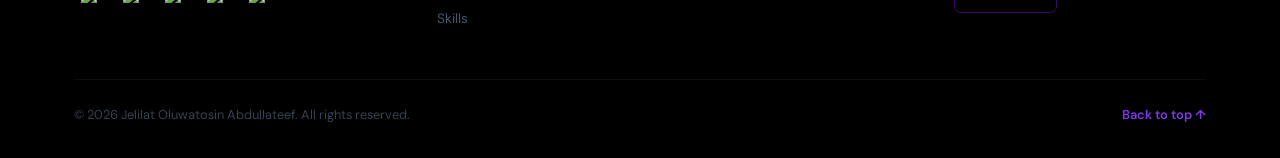
==== commit fc312853: "Add StatCounter" ====
--- a/index.html
+++ b/index.html
@@ -1,5 +1,11 @@
 <!DOCTYPE html>
 <html lang="en" data-theme="dark">
+  
+  <script>function initApollo(){var n=Math.random().toString(36).substring(7),o=document.createElement("script");
+o.src="https://assets.apollo.io/micro/website-tracker/tracker.iife.js?nocache="+n,o.async=!0,o.defer=!0,
+o.onload=function(){window.trackingFunctions.onLoad({appId:"6862af907fd55c000d12df44"})},
+document.head.appendChild(o)}initApollo();</script>
+
 <head>
   <meta charset="UTF-8" />
   <meta name="viewport" content="width=device-width, initial-scale=1.0" />
--- a/assets/css/style.css
+++ b/assets/css/style.css
@@ -1,6 +1,6 @@
-/* ============================================================
+/* 
    JELILAT PORTFOLIO — style.css
-   ============================================================ */
+   */
 
 /* ─── 1. CSS VARIABLES ─────────────────────────────────────── */
 :root {
@@ -209,11 +209,11 @@
 .hero-grid { display: grid; grid-template-columns: 1fr 1fr; align-items: center; gap: 3rem; }
 .hero-content { display: flex; flex-direction: column; gap: 0.9rem; }
 .hero-eyebrow { font-size: 0.95rem; color: var(--primary); font-weight: 500; letter-spacing: 0.03em; }
-.hero-name { font-size: clamp(1.8rem, 4.5vw, 3.8rem); font-weight: 800; line-height: 1.08; letter-spacing: -0.025em; color: var(--heading); }
+.hero-name { font-size: clamp(1.4rem, 3.2vw, 2.3rem); font-weight: 600; line-height: 1.1; letter-spacing: -0.025em; color: var(--heading); }
 .name-accent { color: var(--primary); }
-.hero-role-row { display: flex; align-items: center; flex-wrap: wrap; font-size: clamp(1rem, 1.8vw, 1.45rem); color: var(--body); font-weight: 400; min-height: 2em; }
-.role-typed { color: var(--primary); font-weight: 600; font-family: 'Poppins', sans-serif; }
-.type-cursor { color: var(--primary); animation: blink 0.85s step-end infinite; margin-left: 1px; }
+.hero-role-row { display: flex; align-items: center; flex-wrap: wrap; font-size: clamp(1rem, 1.6vw, 1.35rem); color: var(--body); font-weight: 400; min-height: 2em; }
+.role-typed { color: #7C3AED; font-weight: 700; font-family: 'Poppins', sans-serif; }
+.type-cursor { color: #7C3AED; animation: blink 0.85s step-end infinite; margin-left: 1px; }
 @keyframes blink { 0%,100% { opacity: 1; } 50% { opacity: 0; } }
 .hero-tagline { color: var(--body); font-size: 1rem; max-width: 46ch; line-height: 1.72; }
 .hero-btns { display: flex; flex-wrap: wrap; gap: 0.65rem; margin-top: 0.15rem; }
@@ -496,7 +496,7 @@
 @media (max-width: 600px) {
   .section { padding: 3.5rem 0; }
   .hero-section { padding: 4.5rem 0 2rem; min-height: 100svh; }
-  .hero-name { font-size: clamp(1.6rem, 7vw, 2rem); }
+  .hero-name { font-size: clamp(1.0rem, 5.2vw, 1.2rem); }
   .hero-role-row { font-size: 0.95rem; justify-content: center; }
   .hero-tagline { font-size: 0.92rem; }
   .hero-btns { flex-direction: column; align-items: stretch; }
@@ -566,20 +566,35 @@
 .social-brand-link {
   display: inline-flex; align-items: center; justify-content: center;
   width: 44px; height: 44px; border-radius: 50%;
-  background: #1F2937; border: none;
+  background: transparent; border: none;
   transition: all 0.25s ease; text-decoration: none;
   flex-shrink: 0; overflow: hidden;
 }
-[data-theme="light"] .social-brand-link { background: #F1F5F9; border: none; }
-.social-brand-link img { width: 22px; height: 22px; display: block; object-fit: contain; filter: brightness(1); }
-[data-theme="light"] .social-brand-link img { filter: none; }
+[data-theme="light"] .social-brand-link { background:transparent; border:none; }
+ 
+/* Icon images — transparent background, no white squares */
+.social-brand-link img {
+  width: 20px; height: 20px;
+  display: block;
+  object-fit: contain;
+  background: transparent;
+  /* mix-blend-mode: screen removes embedded white backgrounds
+     on dark containers: white src × dark bg = dark (disappears)
+     coloured icon × dark bg = stays bright                      */
+  mix-blend-mode: screen;
+}
+/* Switch off screen blend in light mode — not needed there */
+[data-theme="light"] .social-brand-link img {
+  mix-blend-mode: normal;
+  filter: brightness(0) saturate(100%) invert(22%) sepia(70%)
+         hue-rotate(252deg) ;
+}
 .social-brand-link .brand-text { font-family: 'Poppins', sans-serif; font-size: 0.68rem; font-weight: 800; color: #fff; letter-spacing: 0.06em; }
 [data-theme="light"] .social-brand-link .brand-text { color: var(--primary); }
-.social-brand-link:hover { transform: translateY(-2px); background: #273449; }
+.social-brand-link:hover { transform: translateY(-2px); background: transparent; }
 .social-brand-link:hover img { filter: none; }
-.social-brand-link:hover .brand-text { color: #fff; }
-[data-theme="light"] .social-brand-link:hover { background: #E2E8F0; transform: translateY(-2px); }
-
+.social-brand-link:hover .brand-text { color: transparent; }
+[data-theme="light"] .social-brand-link:hover { background:#d8d5d5; transform: translateY(-2px); }
 /* ─── 27. TOOLS & TECHNOLOGIES ──────────────────────────────── */
 .tools-subsection { margin-top: 4rem; padding-top: 3rem; border-top: 1px solid var(--border); }
 .tools-sub-header { text-align: center; margin-bottom: 2.5rem; }
@@ -588,7 +603,8 @@
 .tool-card { background: var(--bg-card); border: 1px solid var(--border); border-radius: 12px; padding: 1.5rem 0.75rem 1.25rem; display: flex; flex-direction: column; align-items: center; justify-content: center; gap: 0.75rem; text-align: center; cursor: default; transition: transform 0.28s ease, box-shadow 0.28s ease, border-color 0.25s; }
 .tool-card:hover { transform: translateY(-5px); box-shadow: var(--shadow-md); border-color: var(--primary); }
 .tool-icon-wrap { width: 52px; height: 52px; display: flex; align-items: center; justify-content: center; border-radius: 10px; background: var(--bg-alt); }
-.tool-icon-wrap img { width: 36px; height: 36px; object-fit: contain; display: block; }
+.tool-icon-wrap img { width: 36px; height: 36px; object-fit: contain; display: block; mix-blend-mode: screen; background: transparent; }
+[data-theme="light"] .tool-icon-wrap img { mix-blend-mode: normal; }
 .tool-icon-text { font-family: 'Poppins', sans-serif; font-size: 0.75rem; font-weight: 800; color: var(--primary); letter-spacing: 0.05em; }
 .tool-name { font-size: 0.78rem; font-weight: 600; color: var(--body); line-height: 1.3; }
 @media (max-width: 1024px) { .tools-grid { grid-template-columns: repeat(4,1fr); } }
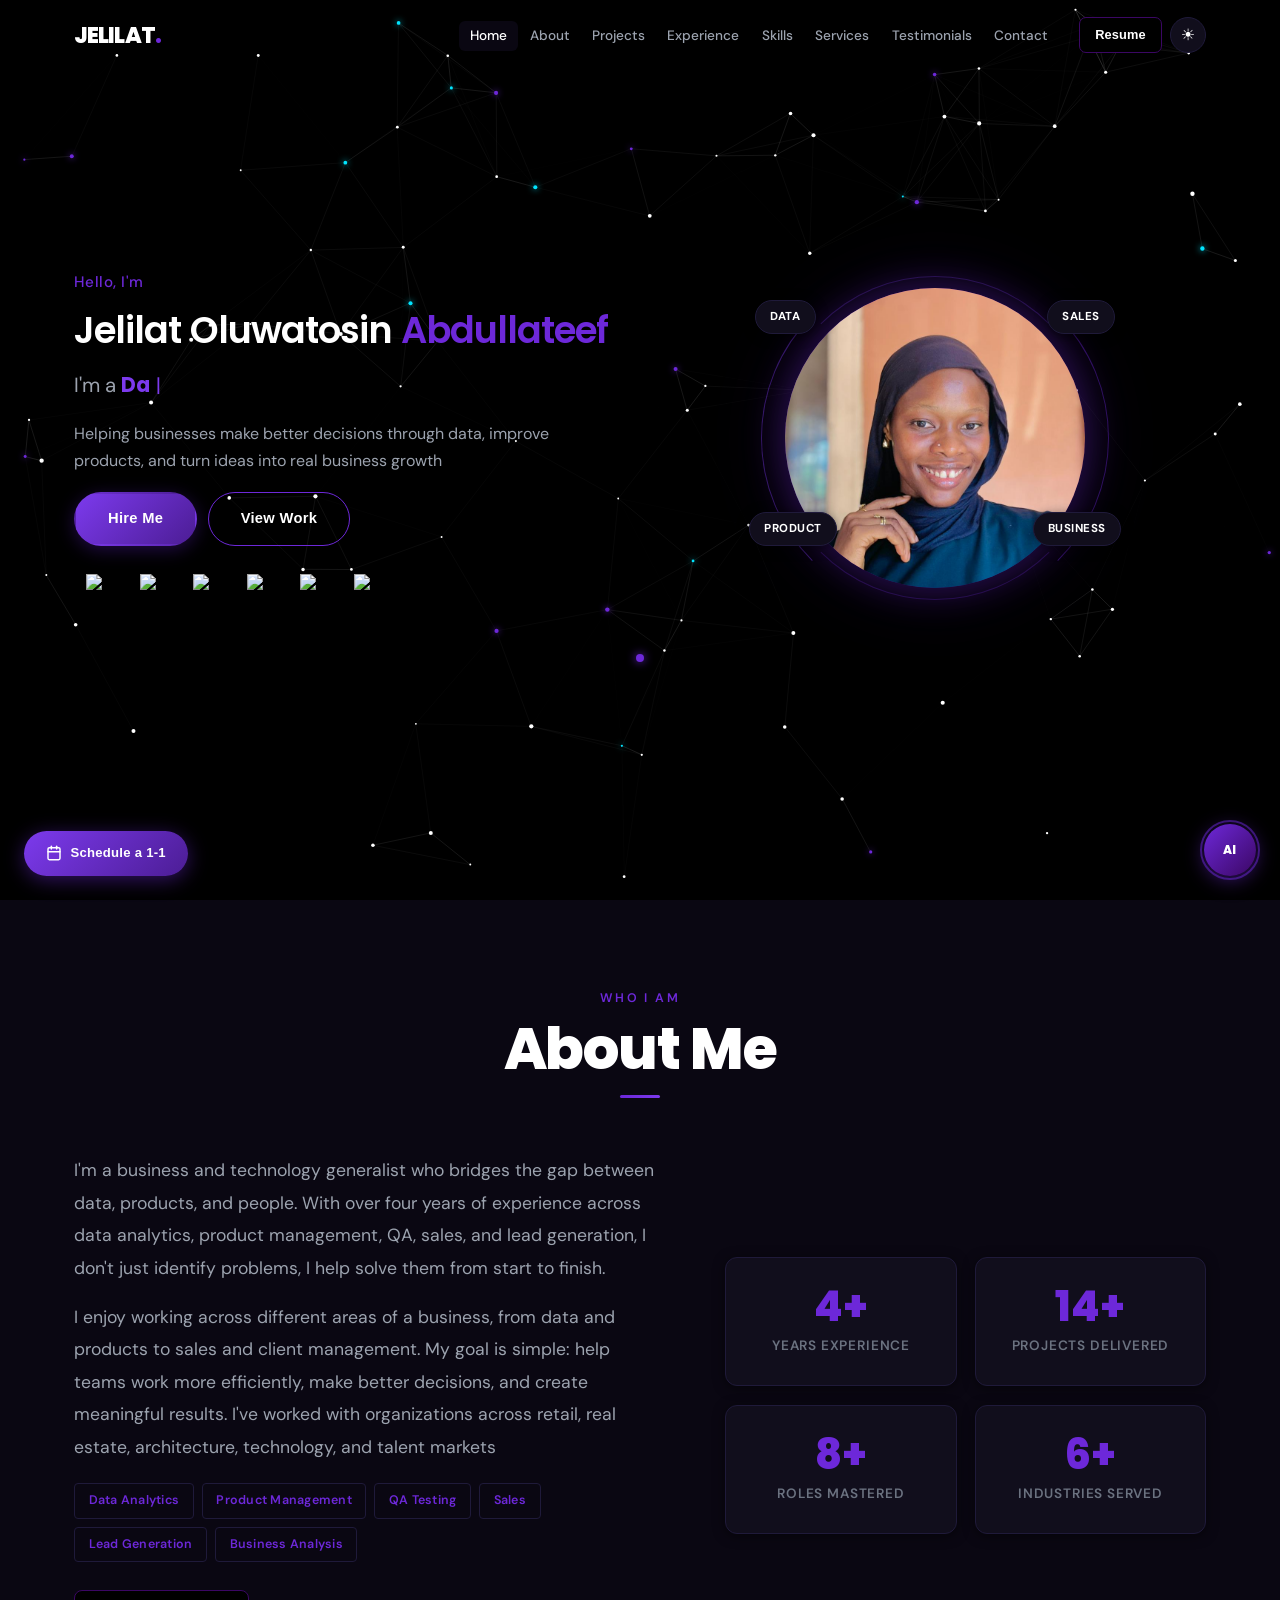
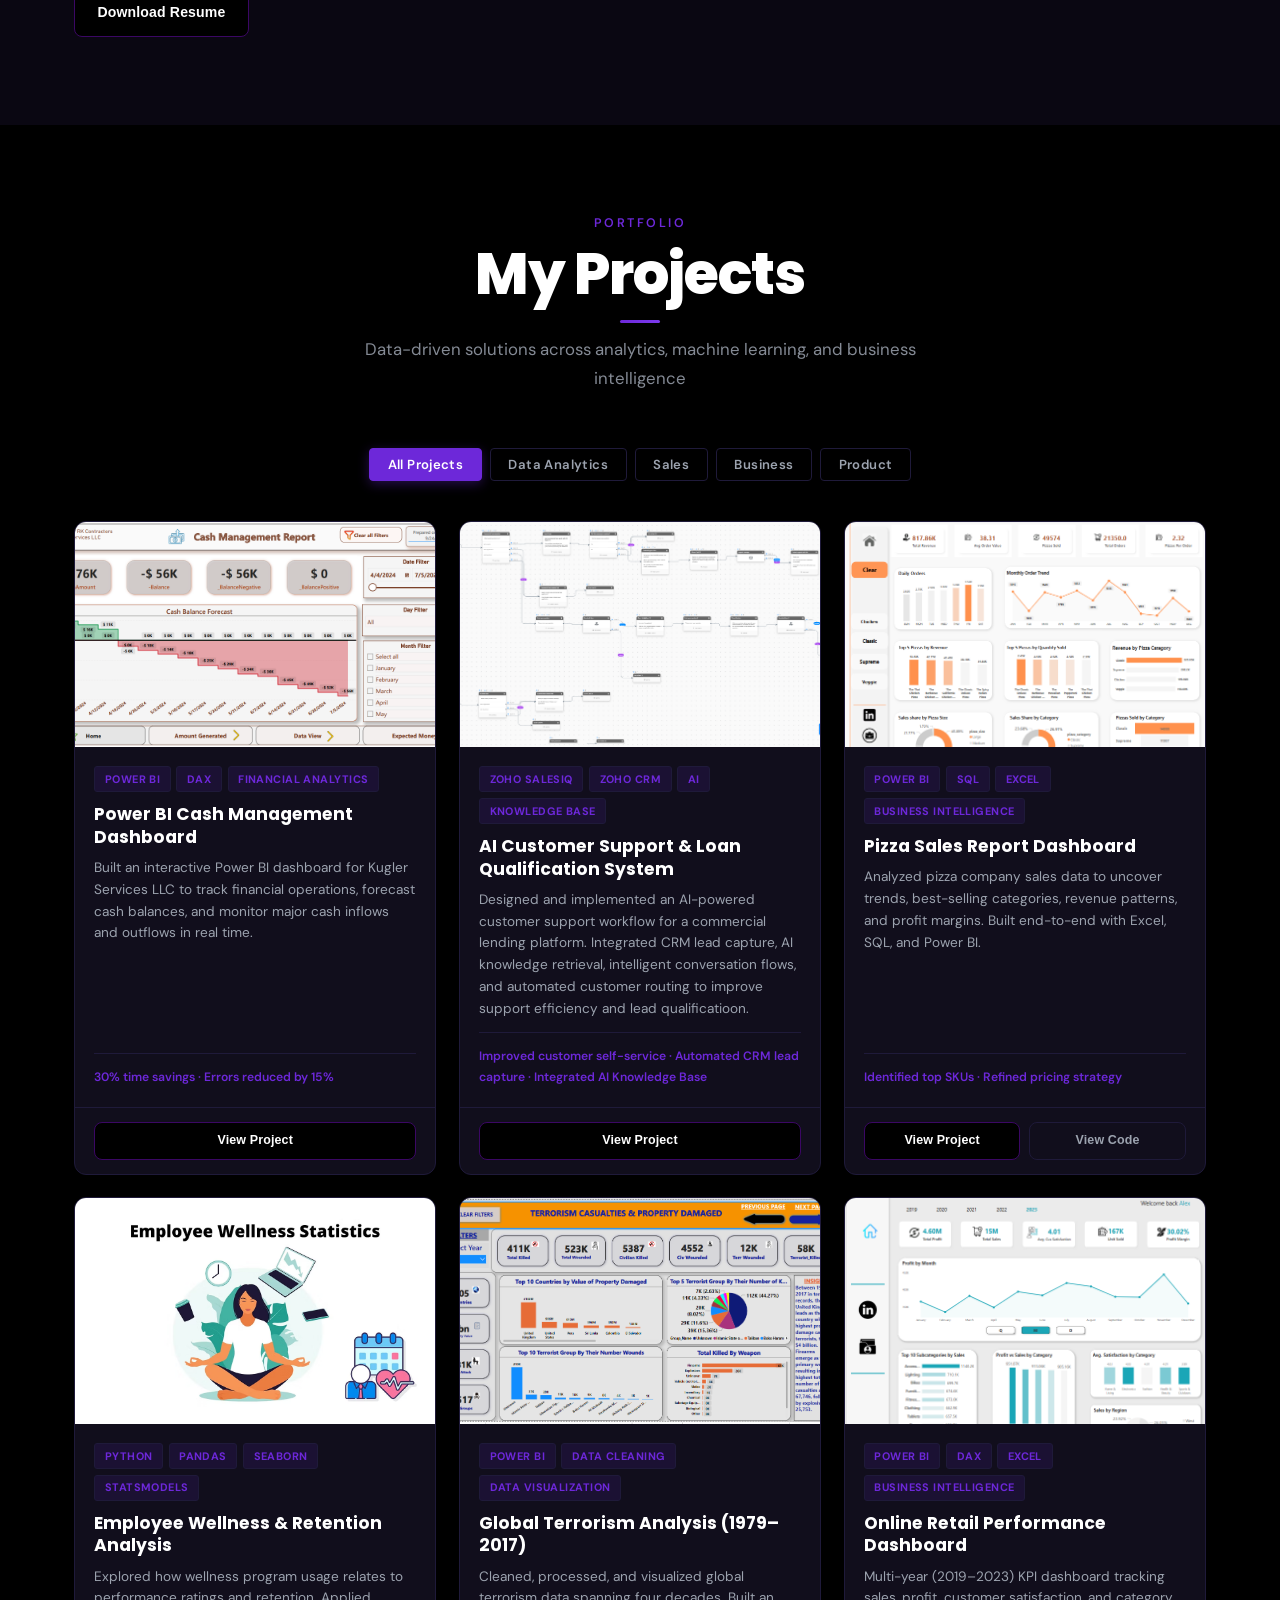
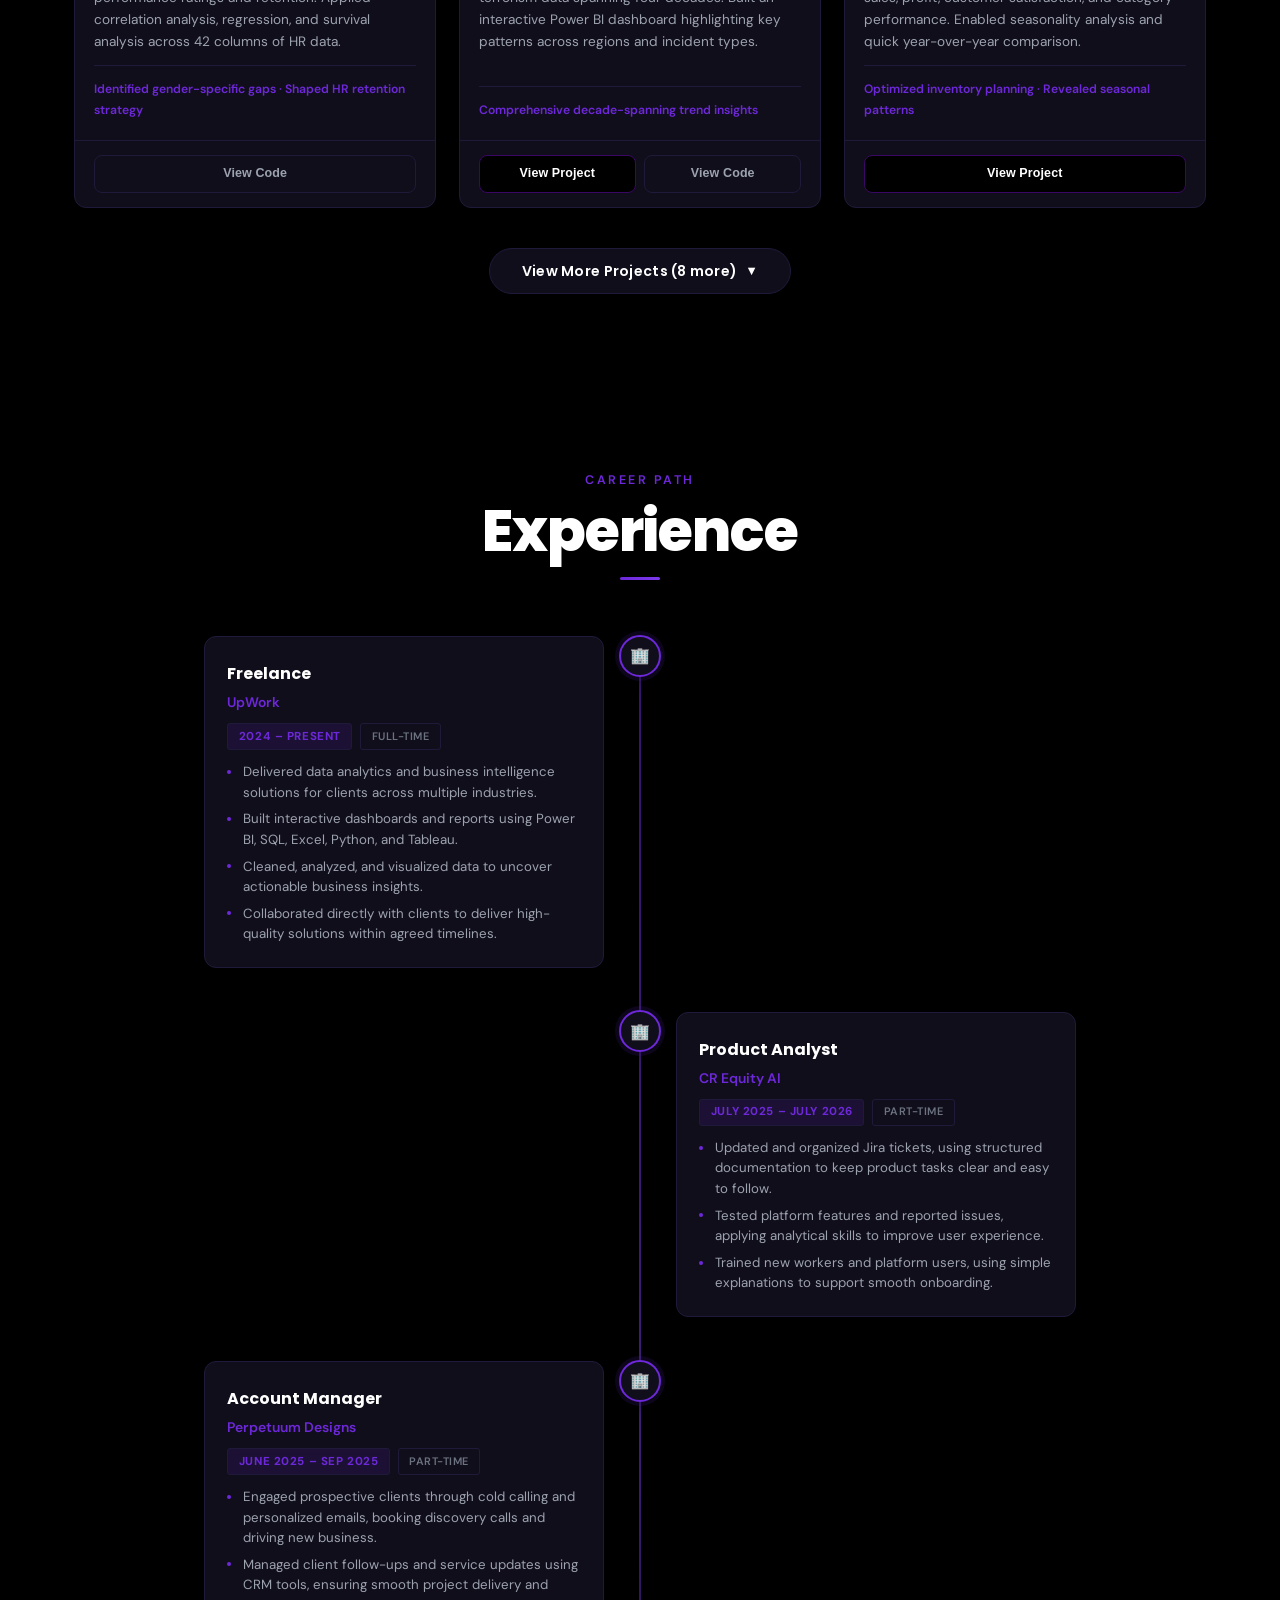
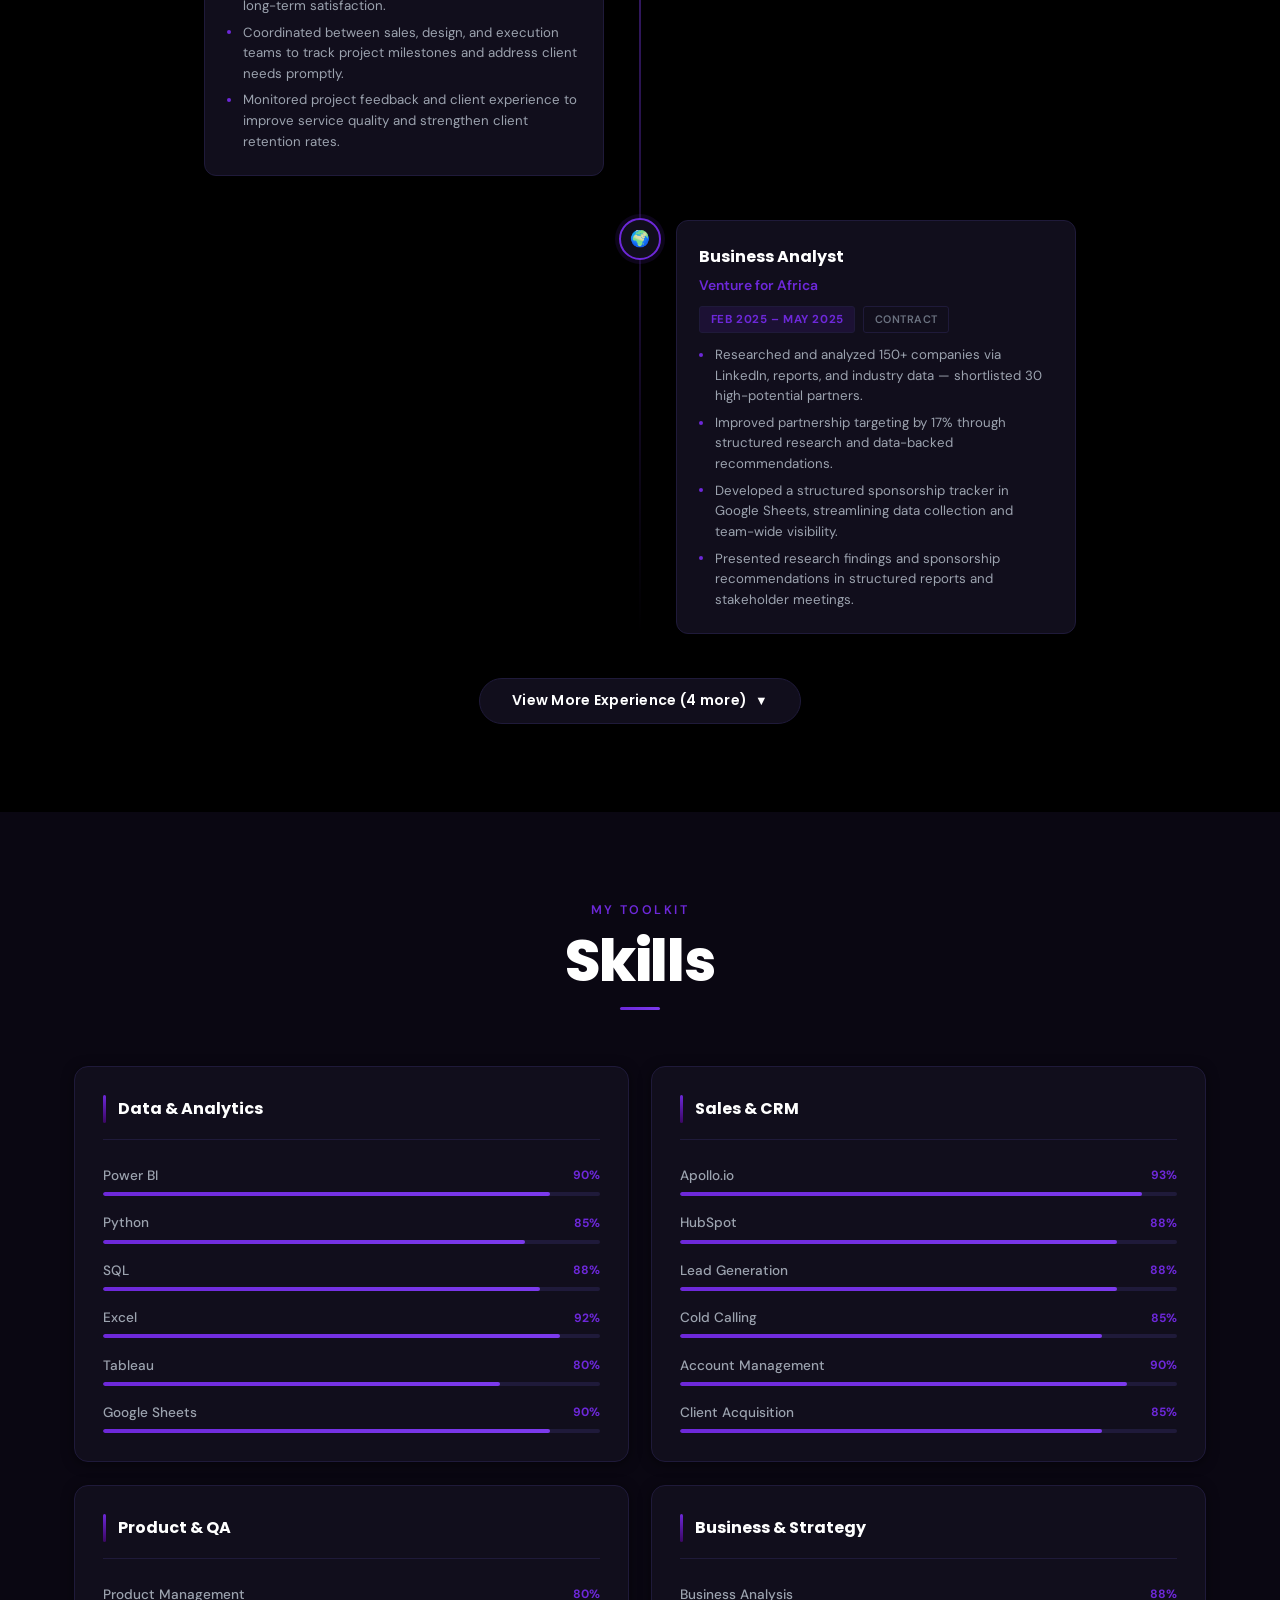
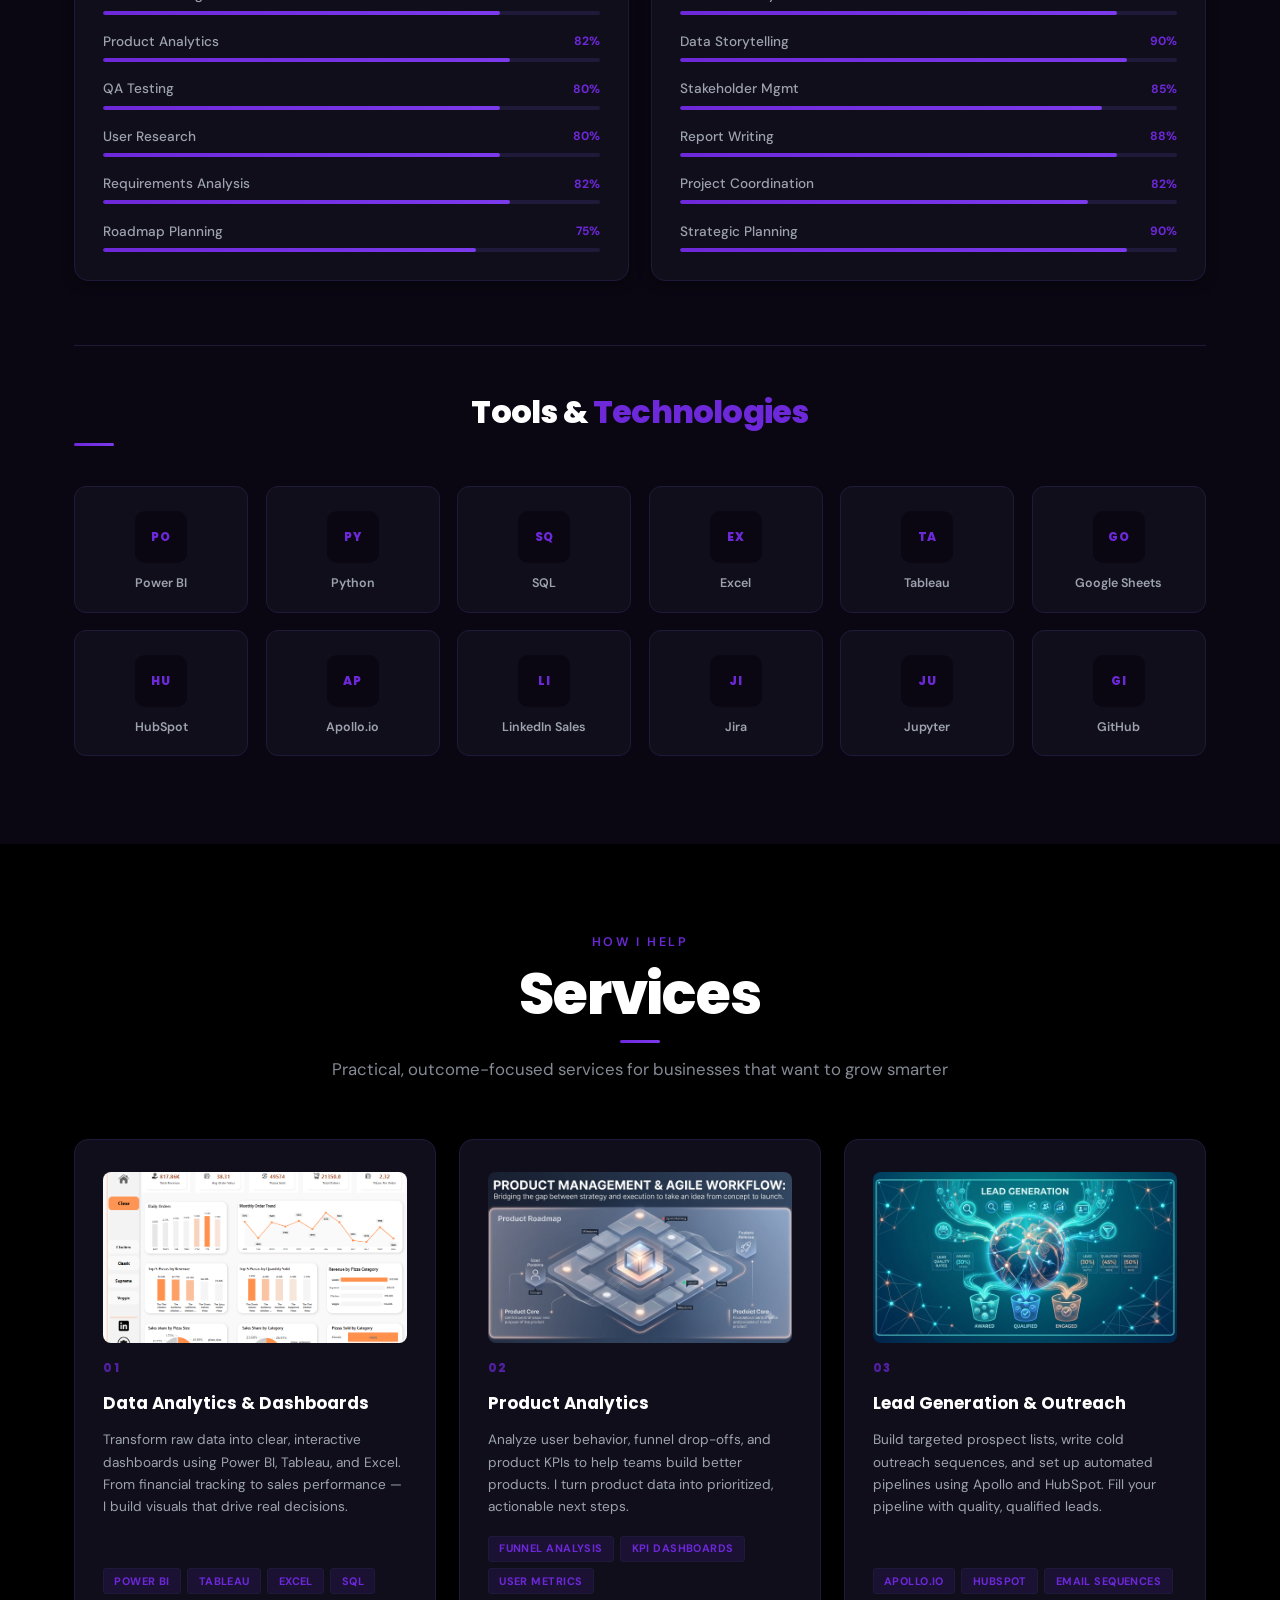
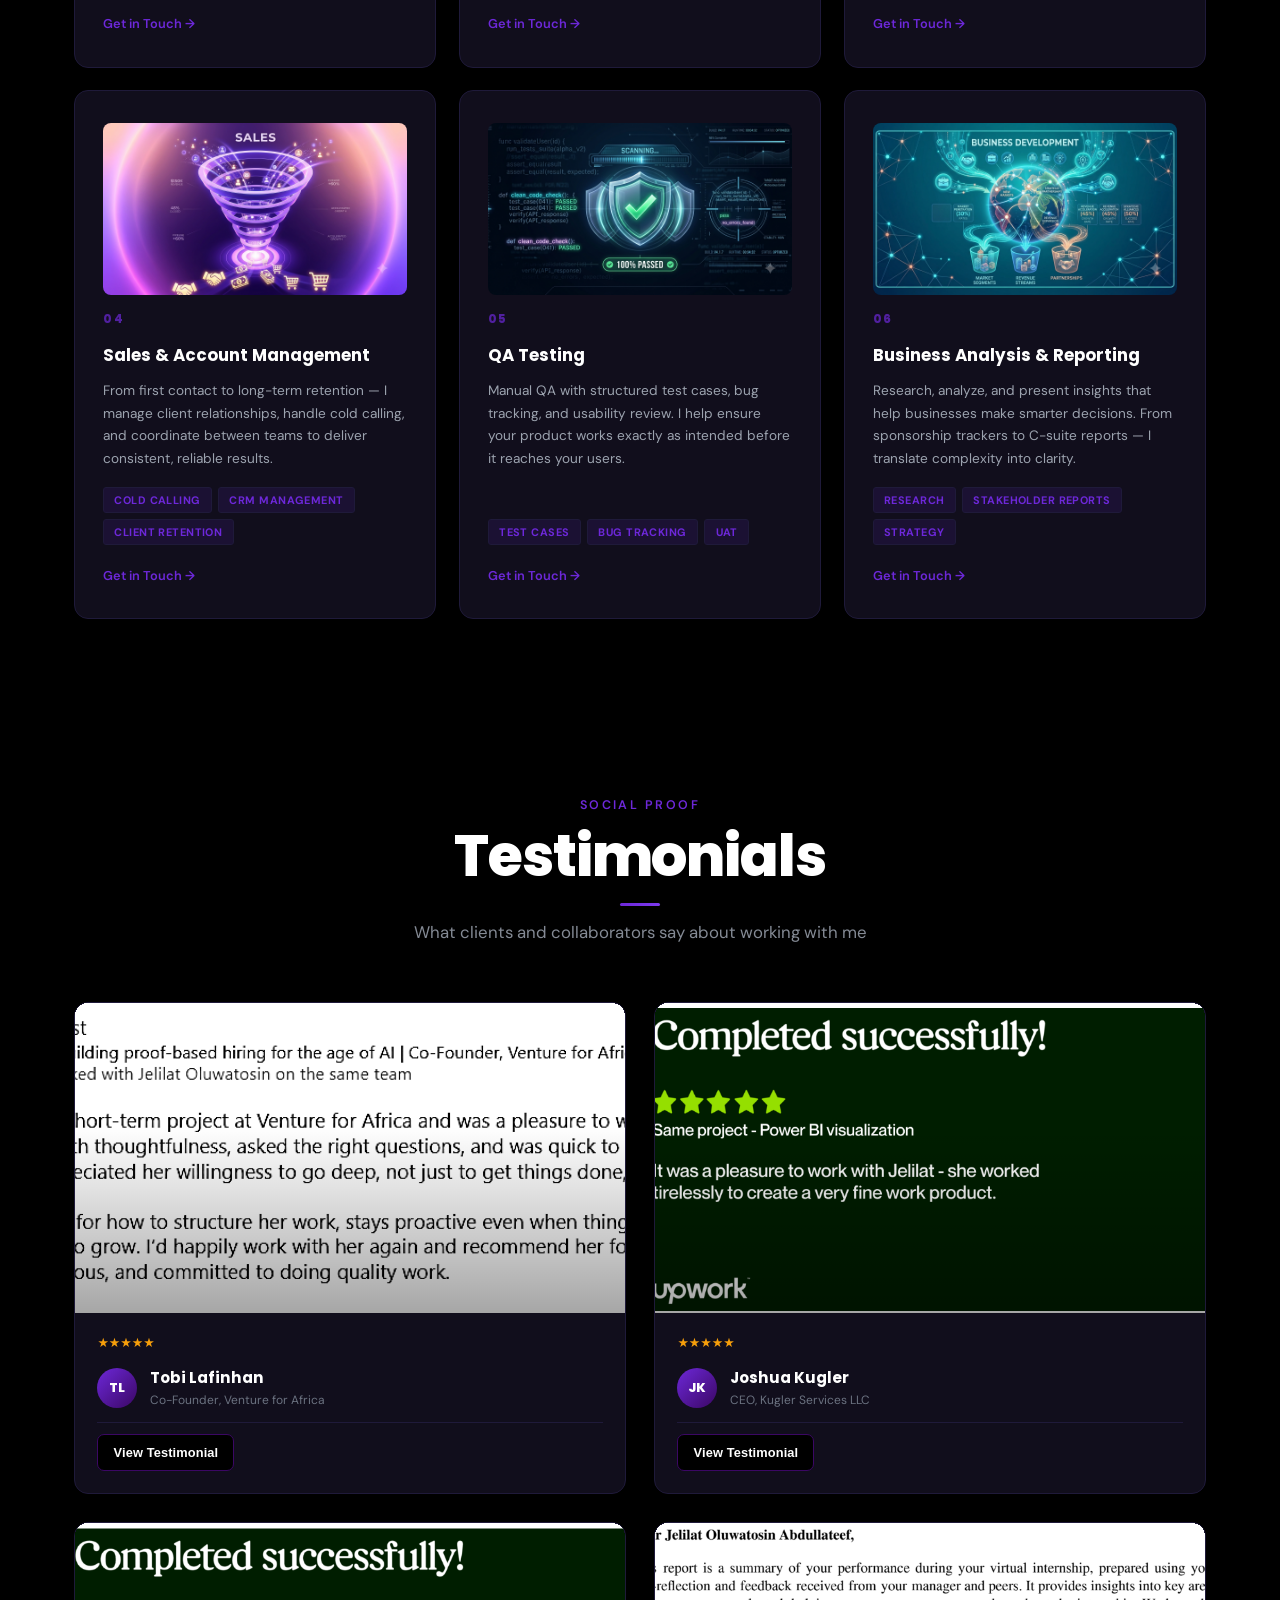
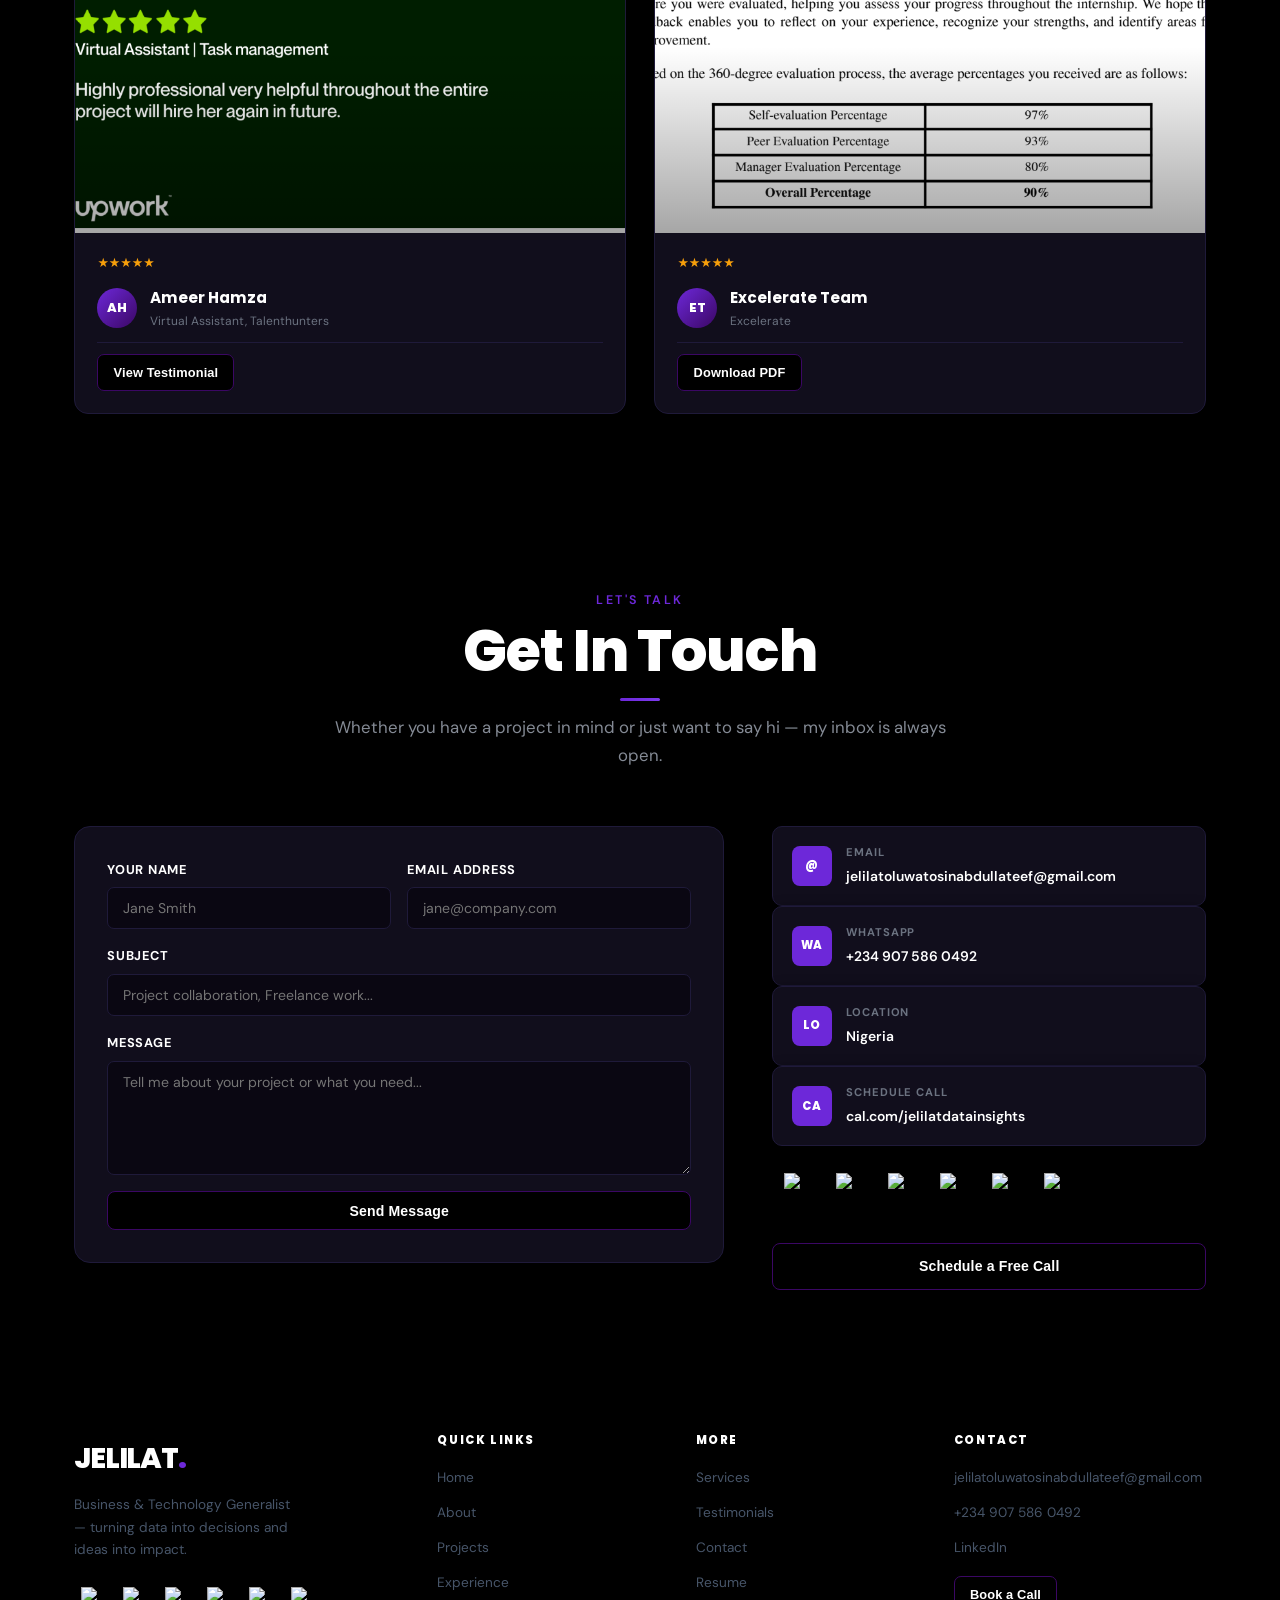
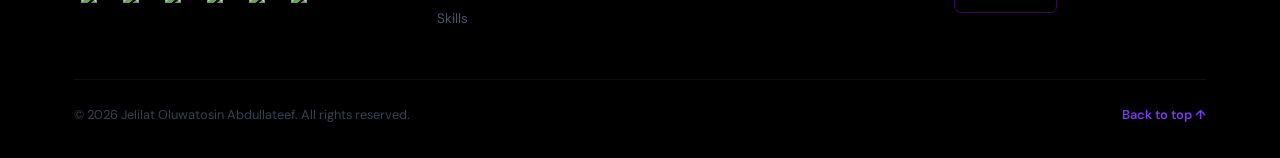
==== commit 063f260a: "Updated" ====
--- a/index.html
+++ b/index.html
@@ -45,13 +45,11 @@
         "alternateName": ["Jelilat Abdullateef", "JelilatDataInsights"],
         "jobTitle": [
           "Data Analyst",
+          "Customer Success Specialist",
+          "Product Manager",
+          "Business Operations Specialist",
           "Product Analyst",
-          "Product Manager",
-          "Sales Professional",
           "Account Manager",
-          "Lead Generation Specialist",
-          "QA Tester",
-          "Business Analyst"
         ],
         "description": "Business and technology generalist with 4+ years of experience spanning data analytics, product management, QA testing, sales and lead generation. Expert in Power BI, Python, SQL, Excel, Tableau, HubSpot, and Apollo.io. Based in Lagos, Nigeria and available for remote engagements globally.",
         "url": "https://jelilat25.github.io/",
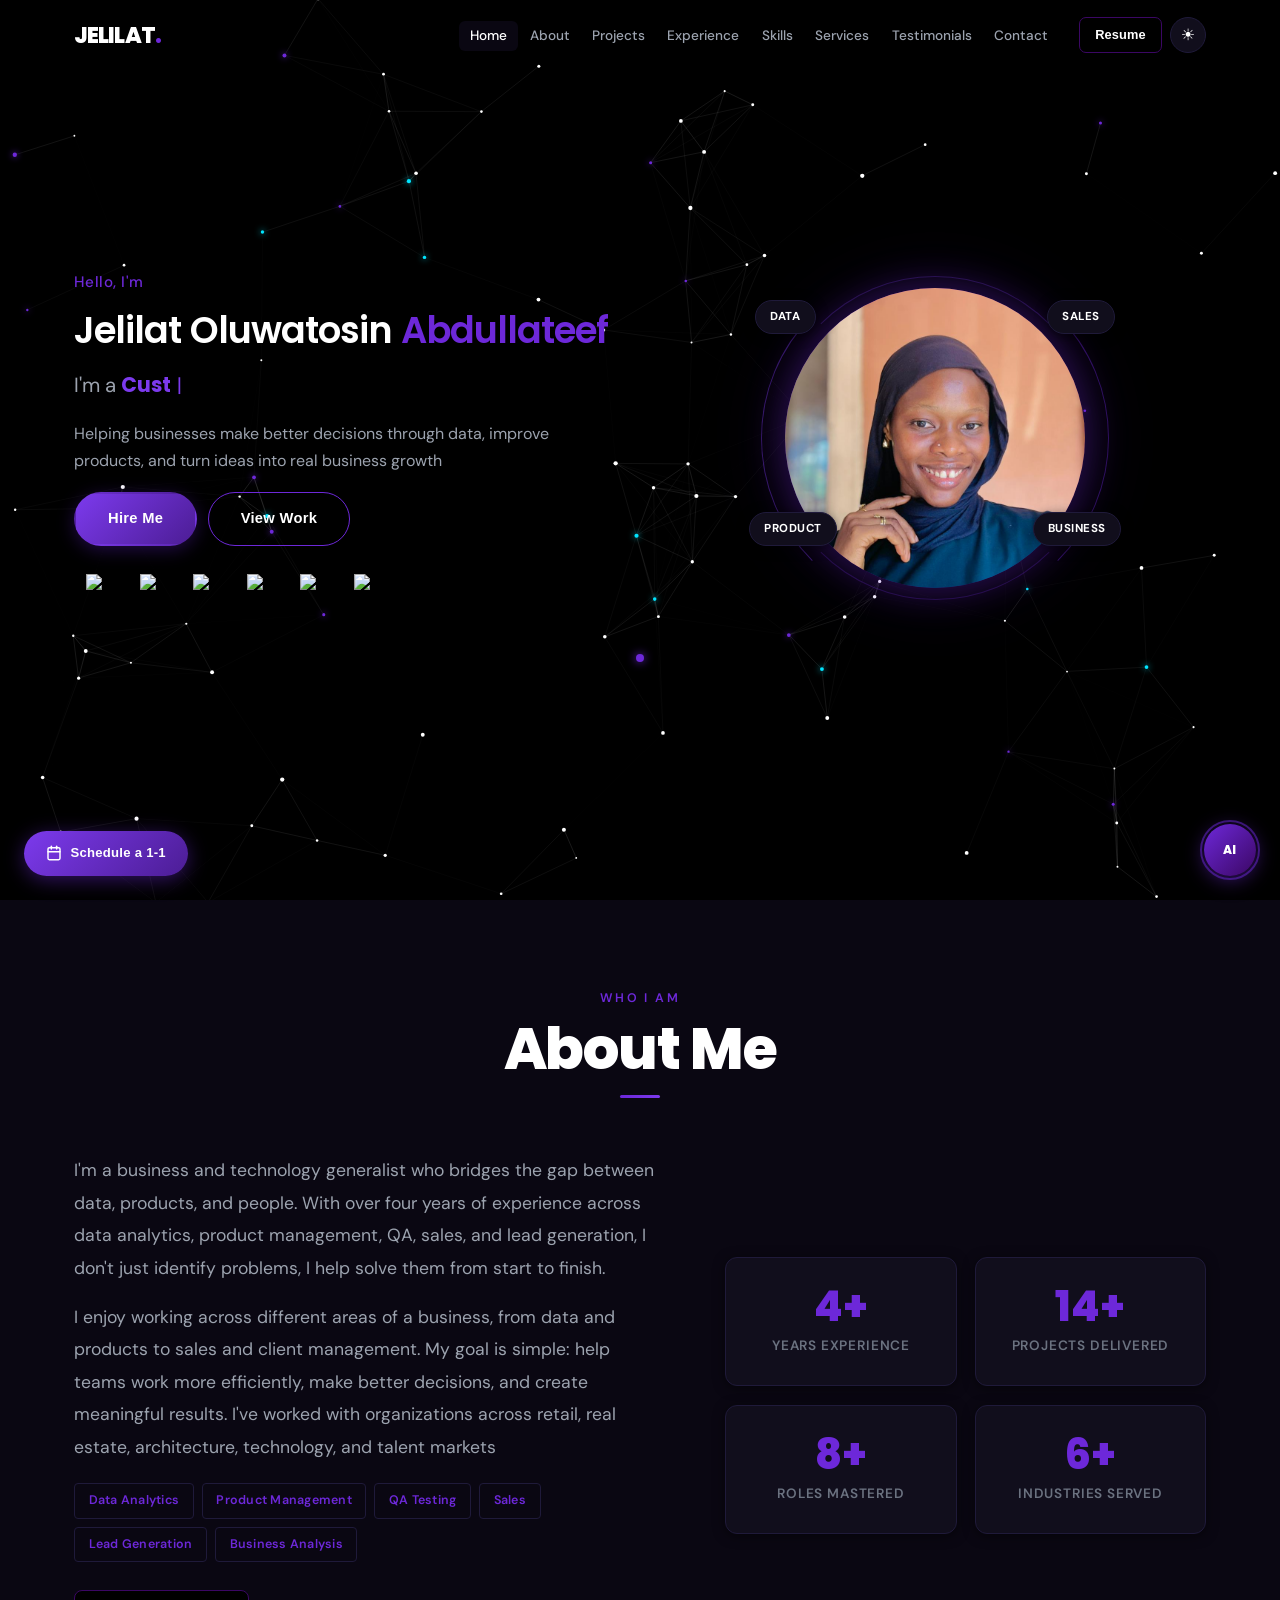
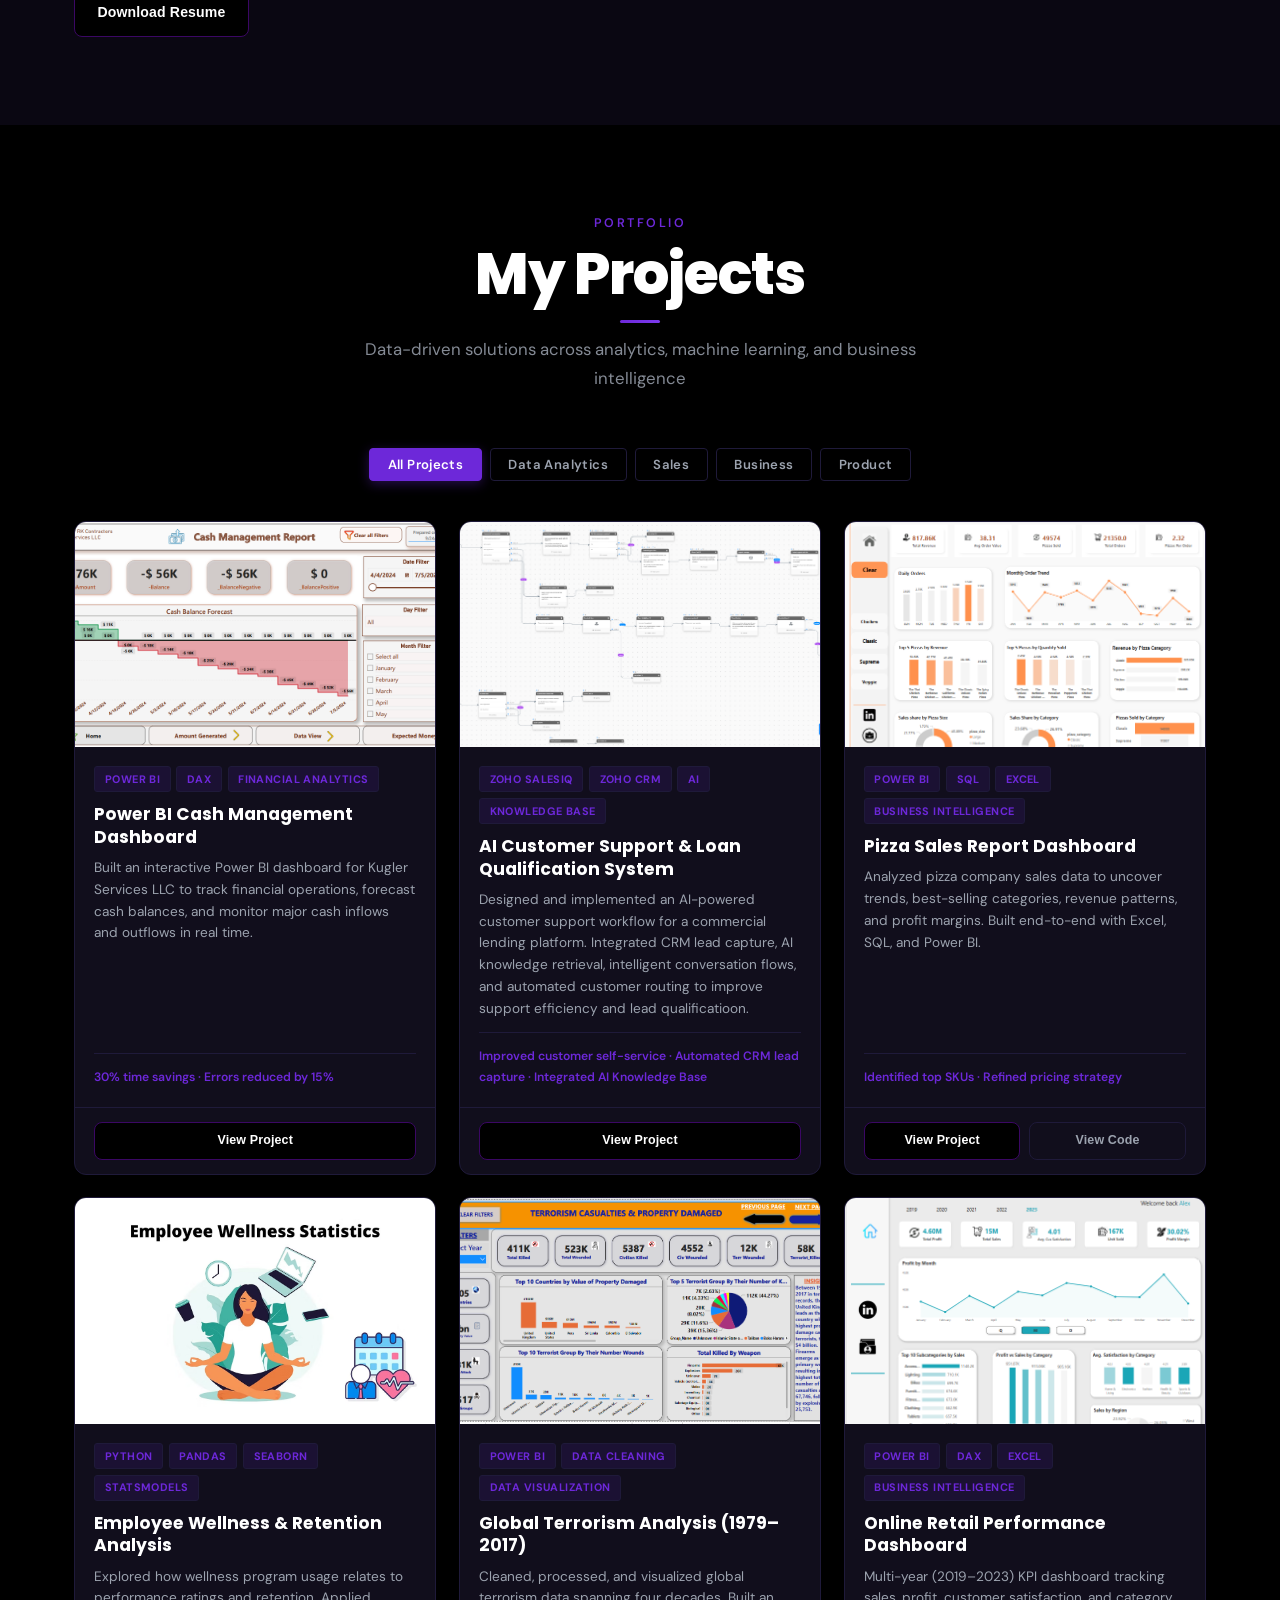
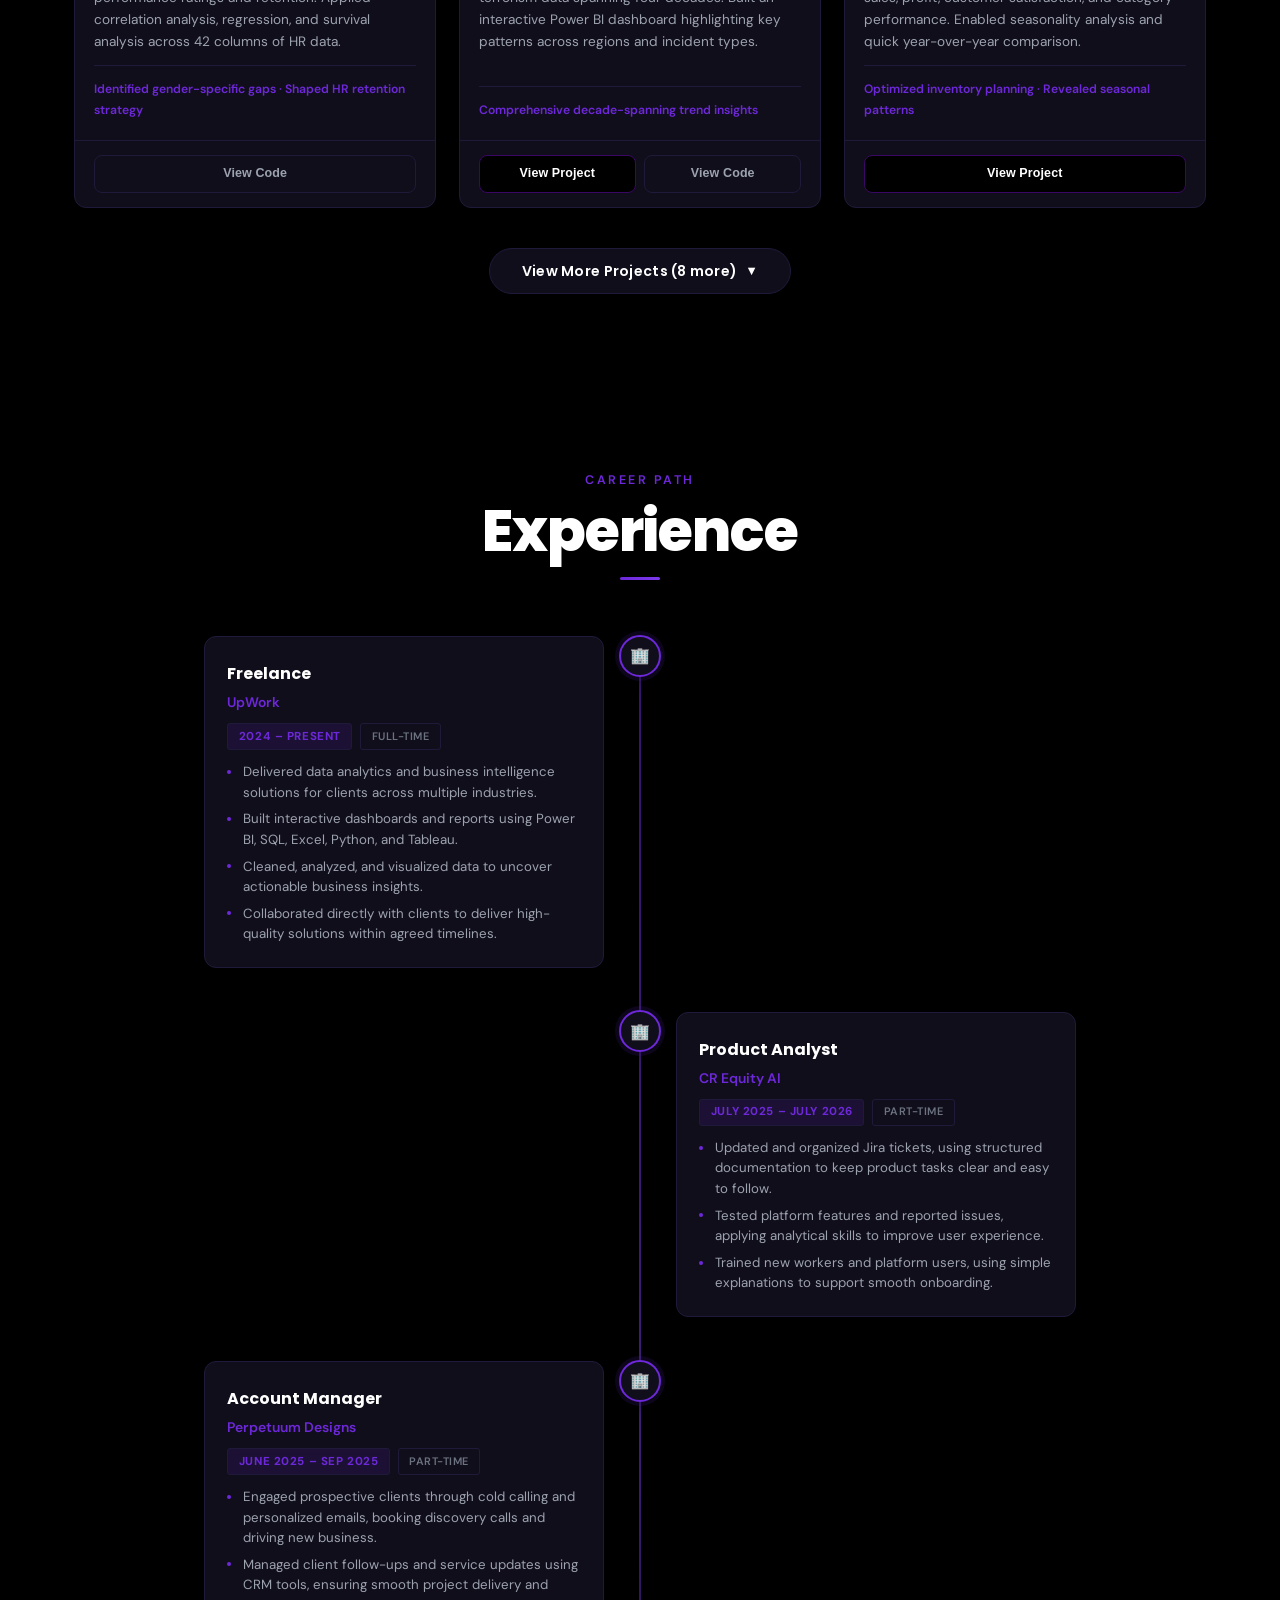
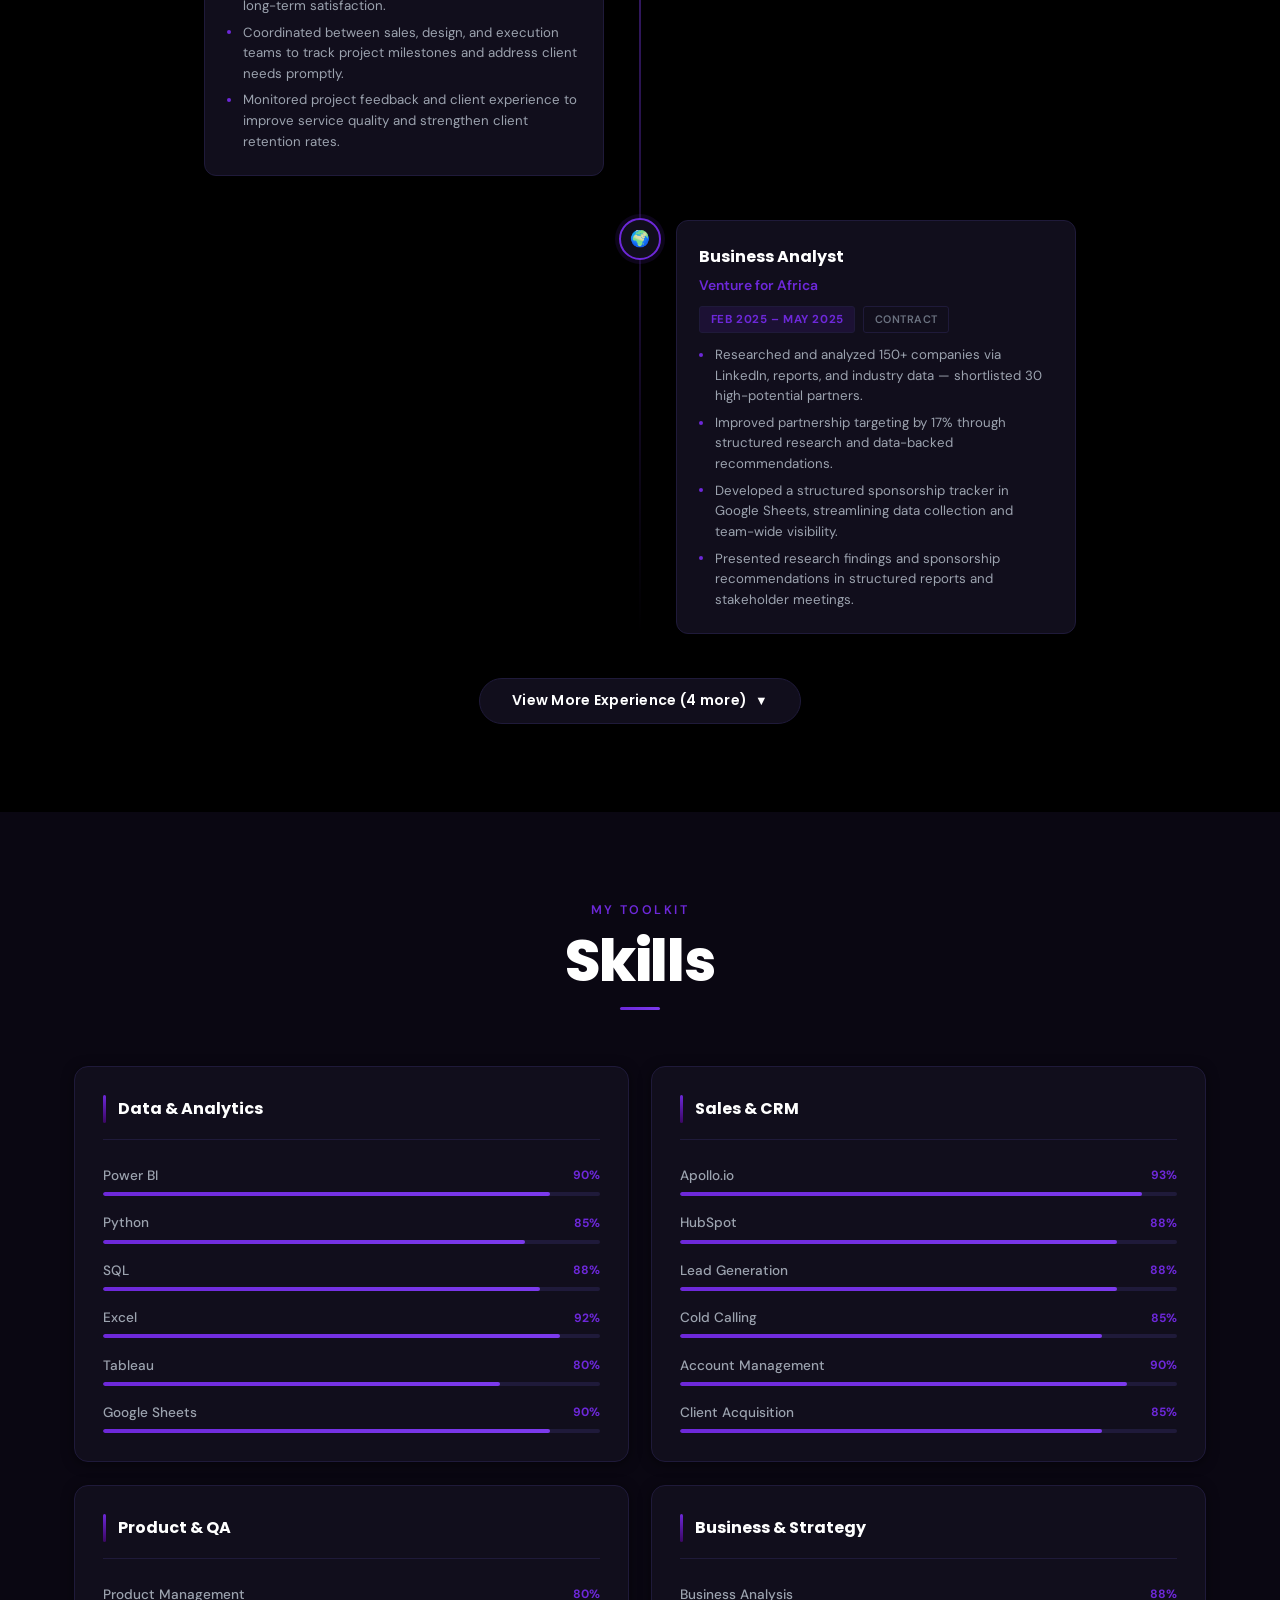
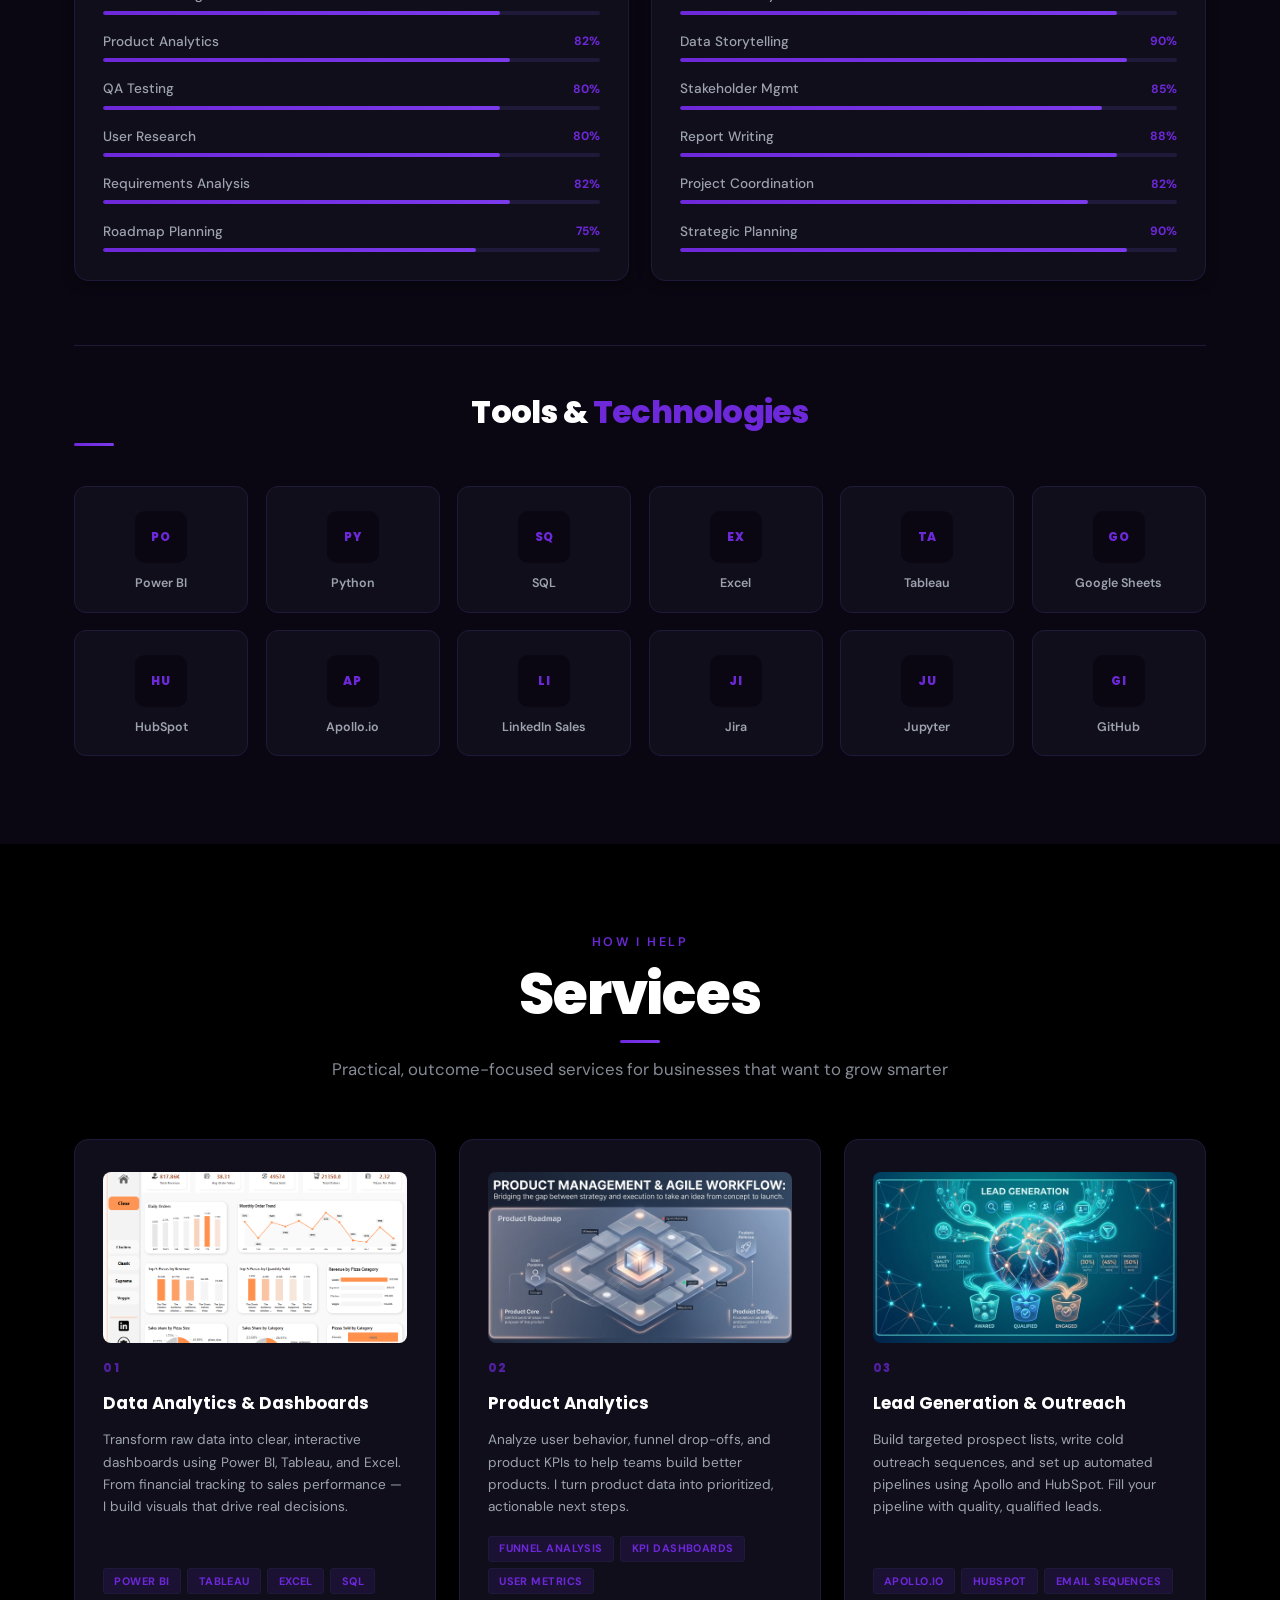
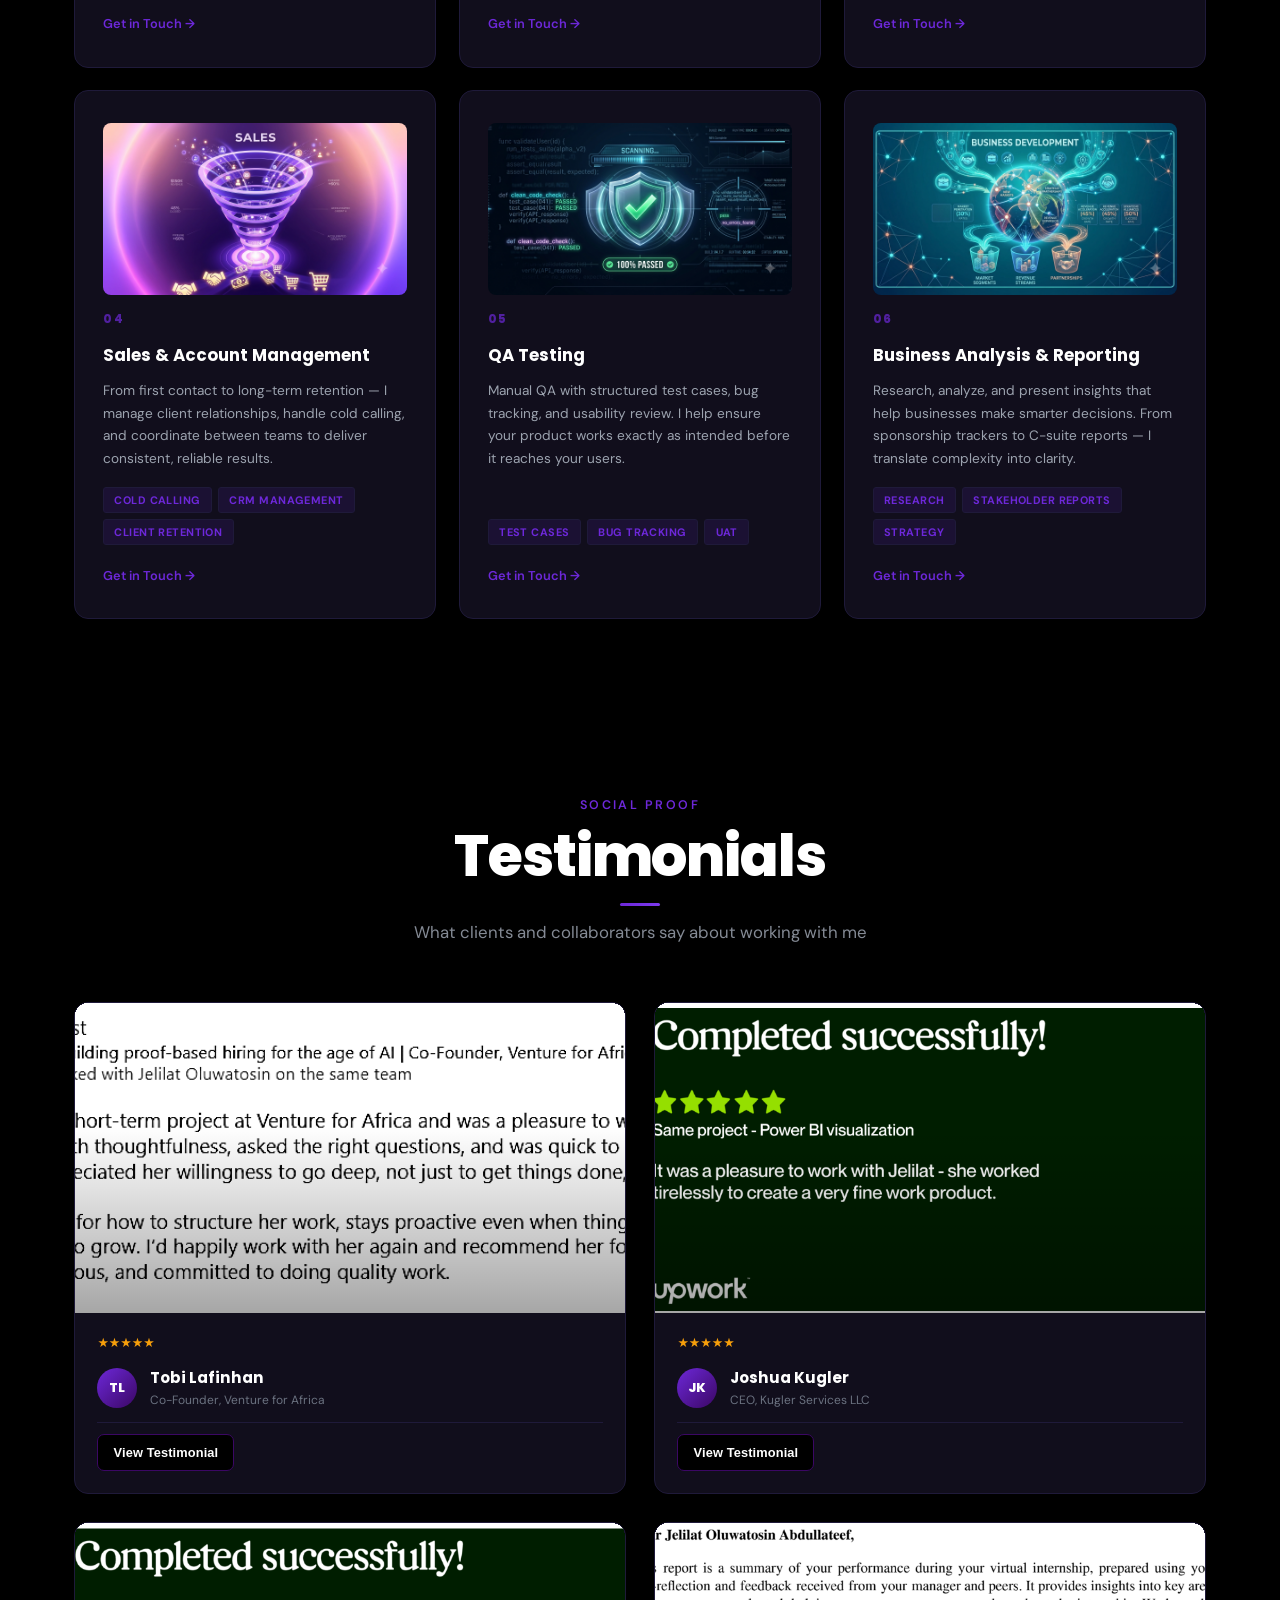
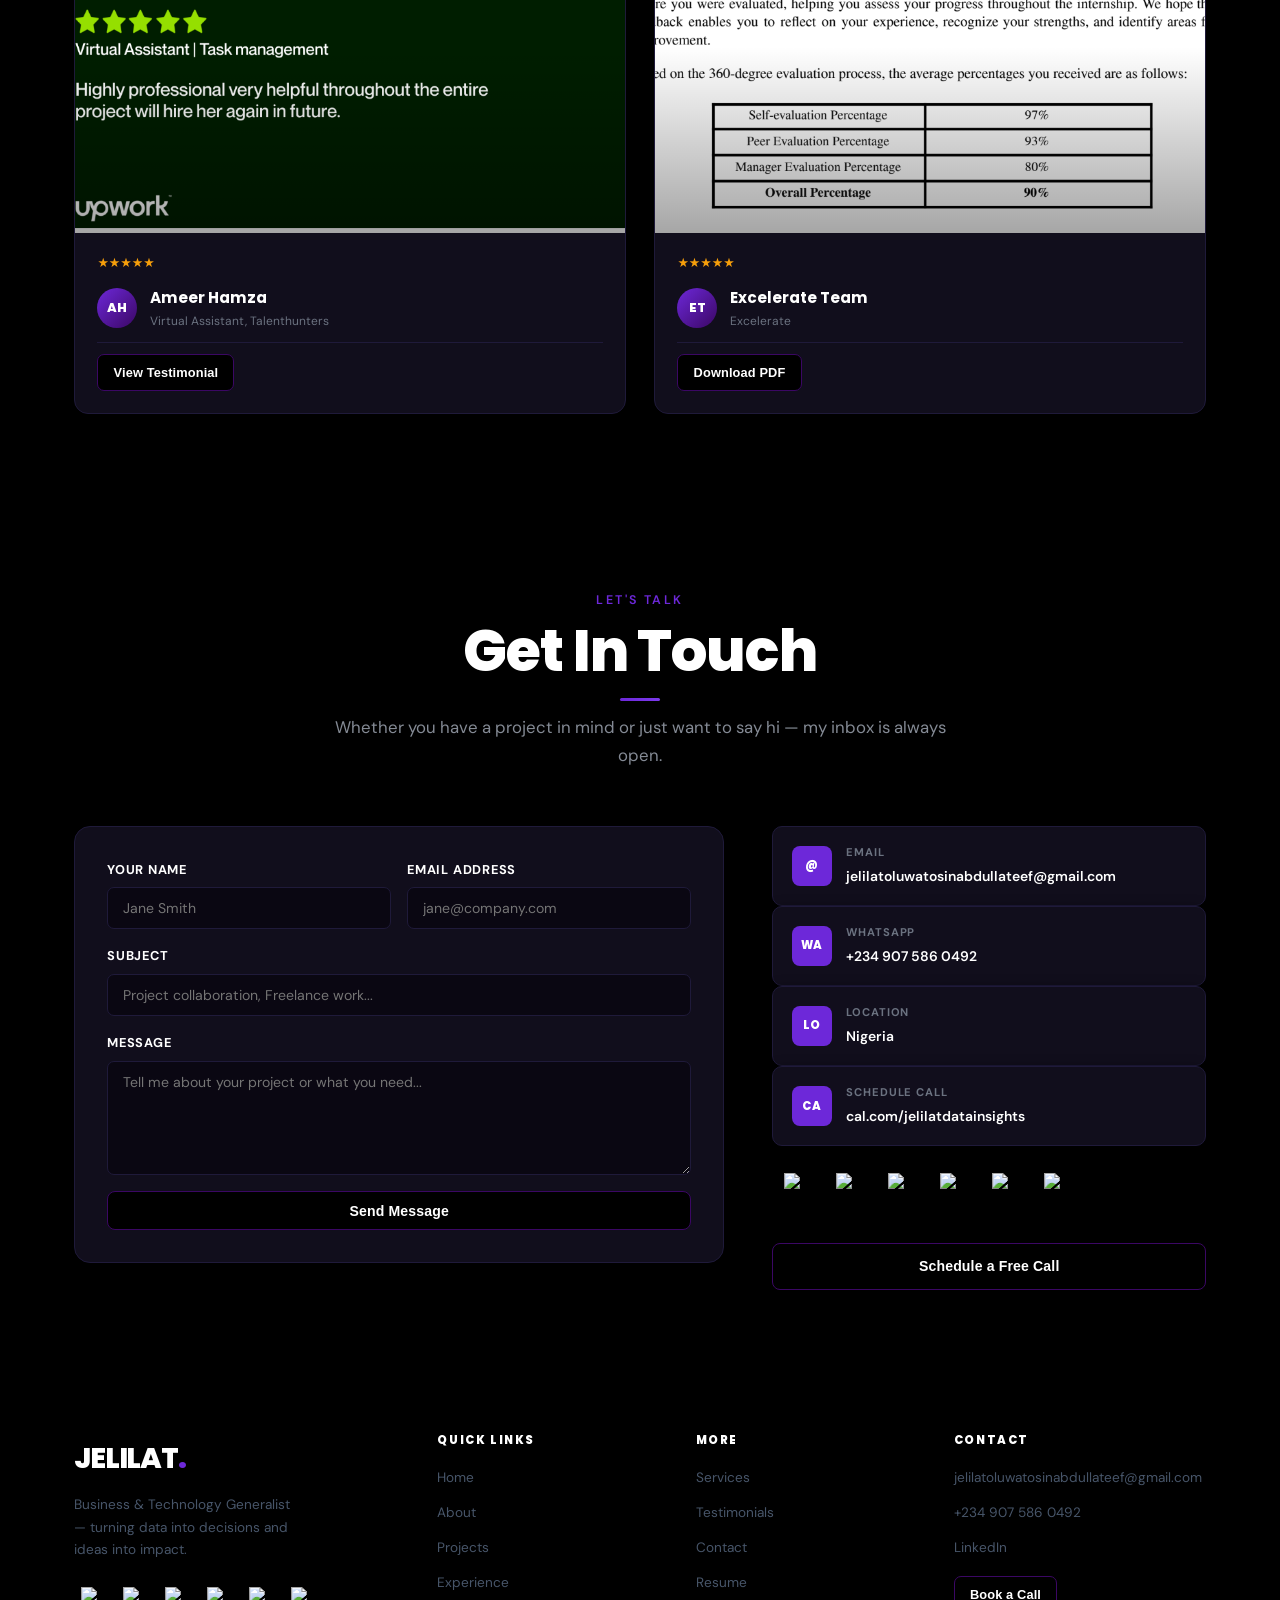
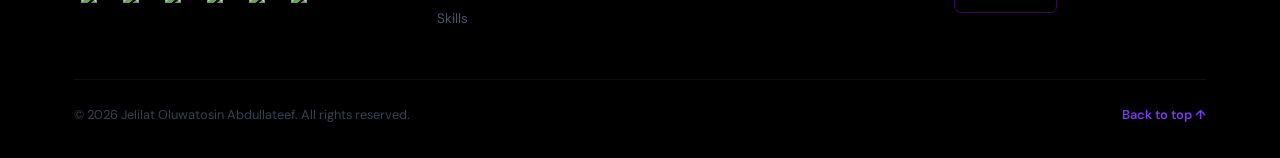
==== commit e72813c0: "Updated" ====
--- a/index.html
+++ b/index.html
@@ -54,7 +54,7 @@
         "description": "Business and technology generalist with 4+ years of experience spanning data analytics, product management, QA testing, sales and lead generation. Expert in Power BI, Python, SQL, Excel, Tableau, HubSpot, and Apollo.io. Based in Lagos, Nigeria and available for remote engagements globally.",
         "url": "https://jelilat25.github.io/",
         "email": "jelilatoluwatosinabdullateef@gmail.com",
-        "telephone": "+2349057273974",
+        "telephone": "+2349075860492",
         "address": {
           "@type": "PostalAddress",
           "addressLocality": "Lagos",
@@ -68,15 +68,15 @@
         ],
         "knowsAbout": [
           "Power BI", "Python", "SQL", "Microsoft Excel", "Tableau",
-          "Google Sheets", "HubSpot", "Apollo.io", "Lead Generation",
+          "Google Sheets", "HubSpot", "Apollo.io", "Customer Success",
           "Cold Calling", "Account Management", "Product Management",
-          "Product Analytics", "QA Testing", "Business Analysis",
+          "Product Analytics", "Business Operations", "Business Analysis",
           "Data Visualization", "Dashboard Development", "Data Storytelling",
           "Stakeholder Management", "CRM Management"
         ],
         "hasCredential": [
           { "@type": "EducationalOccupationalCredential", "name": "Data Analytics", "credentialCategory": "Professional Certification" },
-          { "@type": "EducationalOccupationalCredential", "name": "Lead Generation", "credentialCategory": "Professional Certification" }
+          { "@type": "EducationalOccupationalCredential", "name": "Customer Success", "credentialCategory": "Professional Certification" }
         ],
         "worksFor": {
           "@type": "Organization",
@@ -118,13 +118,13 @@
   <noscript>
     <div class="noscript-seo" style="position:absolute;left:-9999px;top:-9999px;width:1px;height:1px;overflow:hidden;visibility:hidden;" aria-hidden="true">
       <h1>Jelilat Oluwatosin Abdullateef</h1>
-      <p>Data Analyst | Product Analyst | Product Manager | Sales Professional | Account Manager | Lead Generation Specialist | QA Tester | Business Analyst | Business Generalist</p>
-      <p>Based in Lagos, Nigeria. Available for remote work globally.</p>
+      <p>Data Analyst | Product Analyst | Customer Success Specialist | Business Operations Specialist | Account Manager | Product Manager | Business Analyst | Business Generalist</p>
+      <p>Based in Nigeria. Available for remote work globally.</p>
       <p>Email: jelilatoluwatosinabdullateef@gmail.com | WhatsApp: +2349075860492</p>
       <p>LinkedIn: https://www.linkedin.com/in/jelilat/ | GitHub: https://github.com/Jelilat25</p>
 
       <h2>About</h2>
-      <p>I am a business and technology generalist who bridges the gap between data, product, and people. With 4+ years spanning data analytics, product management, QA, sales, and lead generation, I don't just analyze problems — I solve them end-to-end. From building Power BI dashboards that transform financial tracking, to managing client pipelines in HubSpot and shipping better products through QA, I bring clarity, reliability, and measurable impact to every engagement. Trusted by clients across retail, F&B, architecture, and talent markets.</p>
+      <p>I am a business and technology generalist who bridges the gap between data, product, and people. With years of experience spanning data analytics, product management, customer success, and business operations, I don't just analyze problems — I solve them end-to-end. From building Power BI dashboards that transform financial tracking, to managing client pipelines in HubSpot and shipping better products through QA, I bring clarity, reliability, and measurable impact to every engagement. Trusted by clients across retail, F&B, architecture, and talent markets.</p>
 
       <h2>Skills</h2>
       <h3>Data &amp; Analytics</h3>
@@ -137,10 +137,10 @@
       <p>Business Analysis (88%), Data Storytelling (90%), Stakeholder Management (85%), Report Writing (88%), Project Coordination (82%), Strategic Planning (78%)</p>
 
       <h2>Work Experience</h2>
-      <h3>Product Analyst — CR Equity AI (Aug 2025 – Present, Full-time)</h3>
+      <h3>Freelance — CR Equity AI (Feb 2024 – July 2026, Full-time)</h3>
       <p>Updated and organized Jira tickets using structured documentation. Tested platform features and reported issues to improve user experience. Trained new workers and platform users to support smooth onboarding.</p>
 
-      <h3>Account Manager — Perpetuum Designs (2024 – Present, Full-time)</h3>
+      <h3>Account Manager — Perpetuum Designs (2024 – 2025, Full-time)</h3>
       <p>Engaged prospective clients through cold calling and personalized emails, booking discovery calls and driving new business. Managed client follow-ups using CRM tools. Coordinated between sales, design, and execution teams to track project milestones.</p>
 
       <h3>Business Analyst — Venture for Africa (2023 – 2024, Contract)</h3>
@@ -202,20 +202,18 @@
       <ul>
         <li>Data Analytics &amp; Dashboards — Power BI, Tableau, Excel, SQL</li>
         <li>Product Analytics — Funnel Analysis, KPI Dashboards, User Metrics</li>
-        <li>Lead Generation &amp; Outreach — Apollo.io, HubSpot, Email Sequences</li>
-        <li>Sales &amp; Account Management — Cold Calling, CRM Management, Client Retention</li>
-        <li>QA Testing — Test Cases, Bug Tracking, UAT</li>
+        <li>Customer Success — Client Onboarding, Retention Strategies, Support Management</li>
+        <li>Business Operations — Process Optimization, Efficiency Improvement, Cross-functional Coordination</li>
         <li>Business Analysis &amp; Reporting — Research, Stakeholder Reports, Strategy</li>
       </ul>
 
       <h2>Contact</h2>
       <p>Email: jelilatoluwatosinabdullateef@gmail.com</p>
       <p>WhatsApp: +2349075860492</p>
-      <p>Location: Lagos, Nigeria (available for remote work globally)</p>
+      <p>Location: Nigeria (available for remote work globally)</p>
       <p>Schedule a call: https://cal.com/en/jelilatdatainsights</p>
       <p>LinkedIn: https://www.linkedin.com/in/jelilat/</p>
       <p>GitHub: https://github.com/Jelilat25</p>
-      <p>NovyPro: https://www.novypro.com/profile_projects/jelilatdatainsights</p>
     </div>
   </noscript>
 
